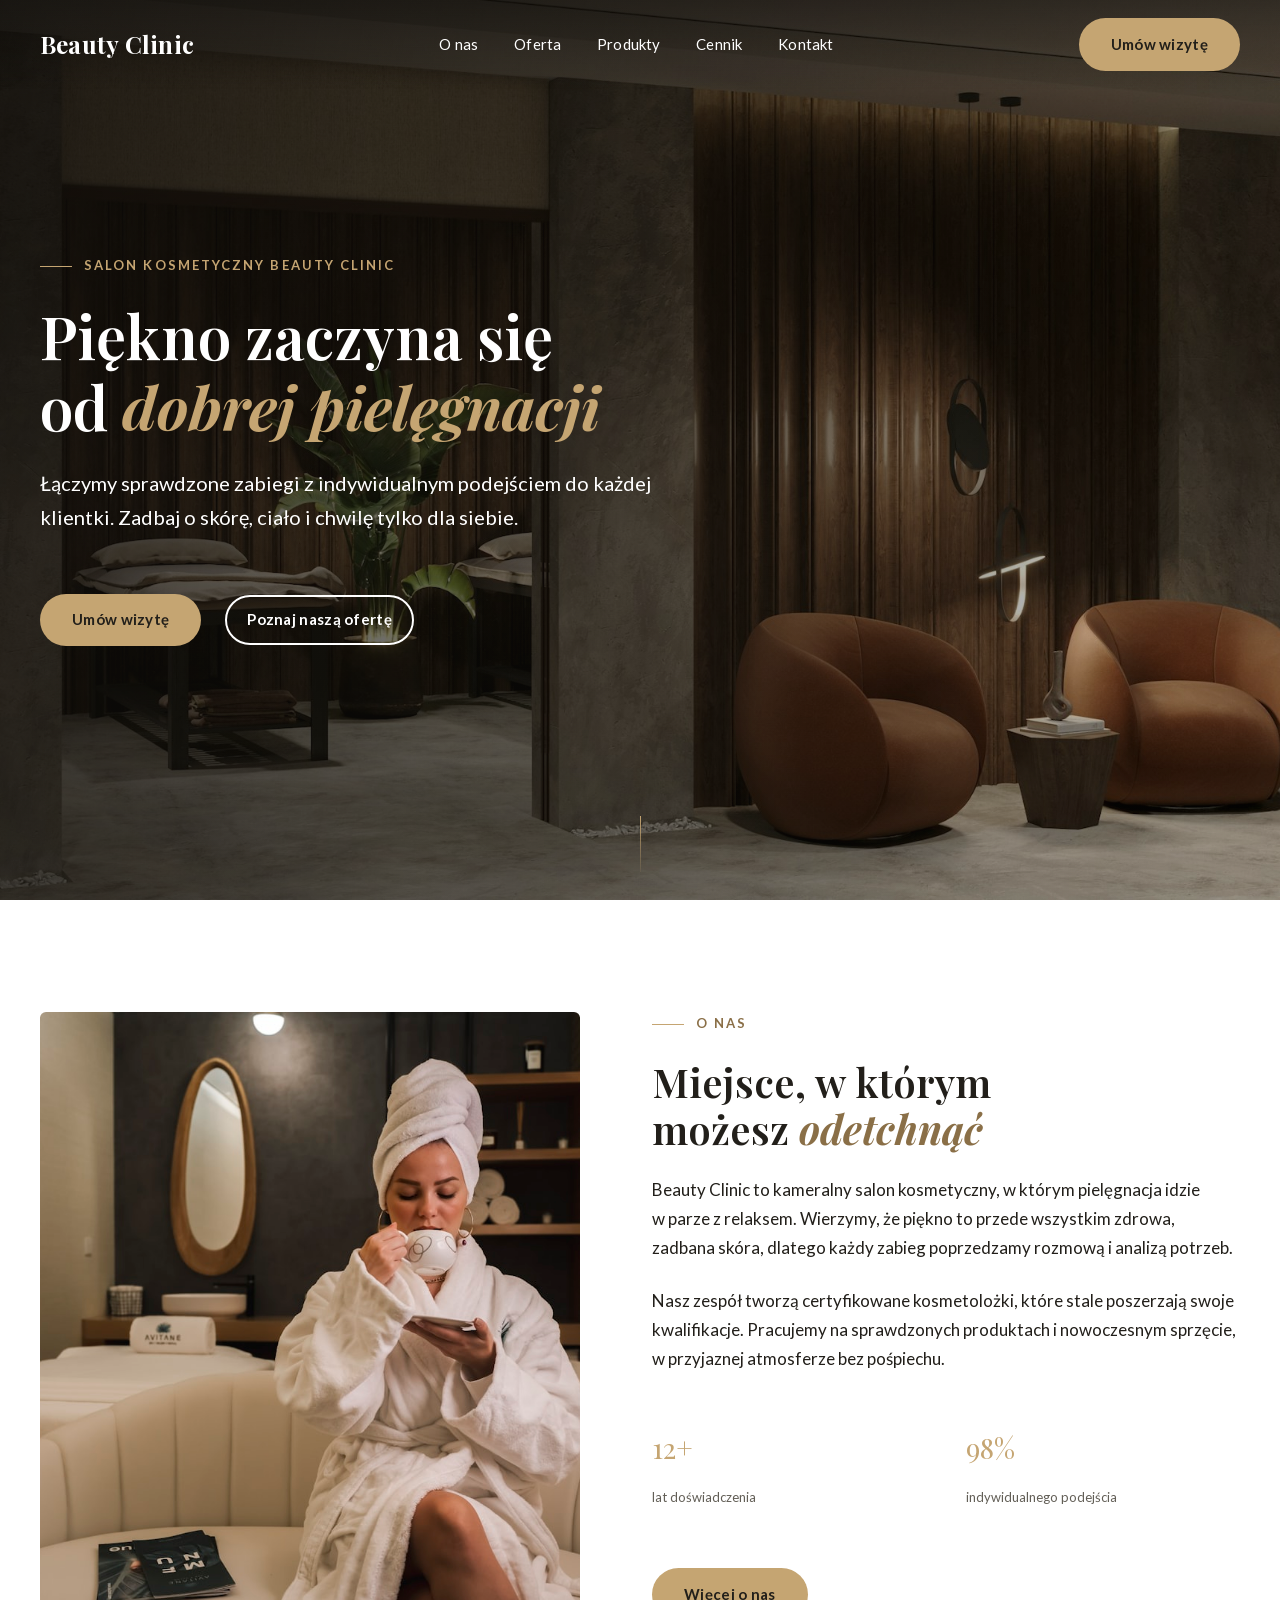
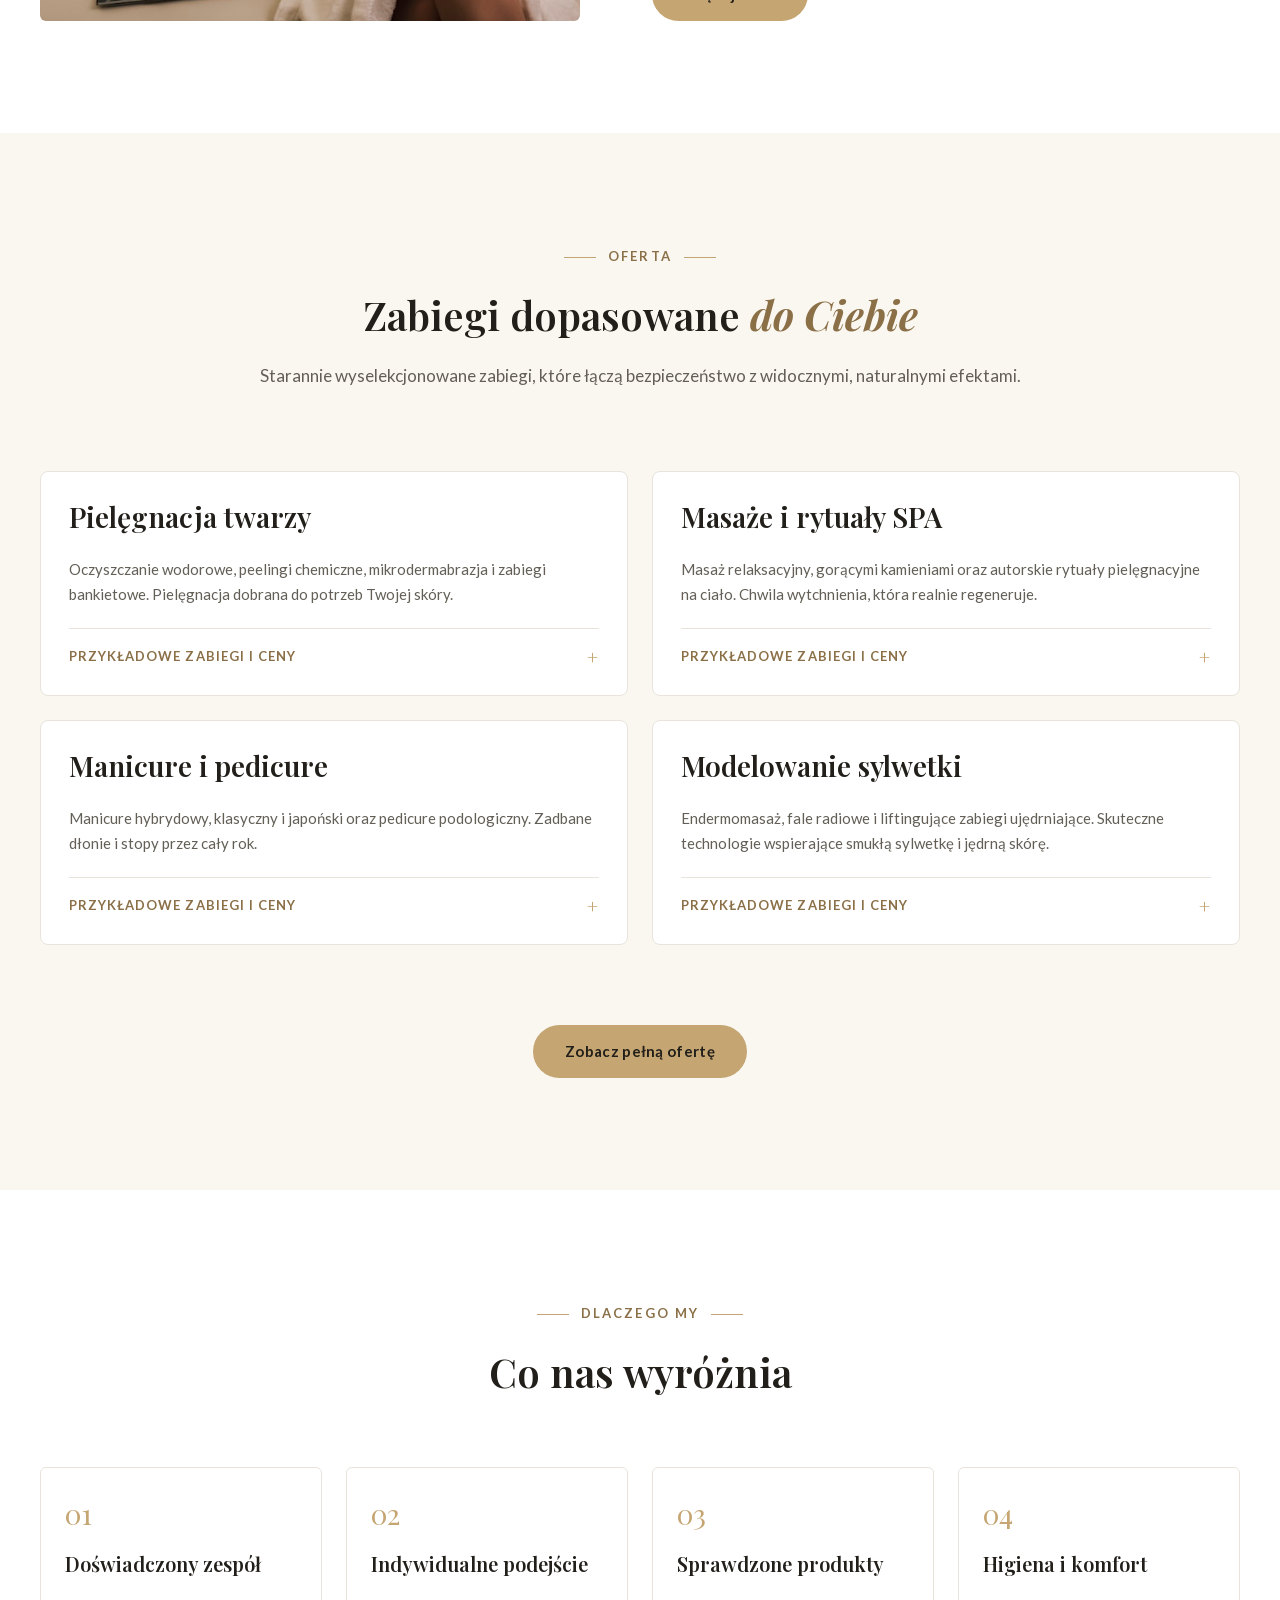
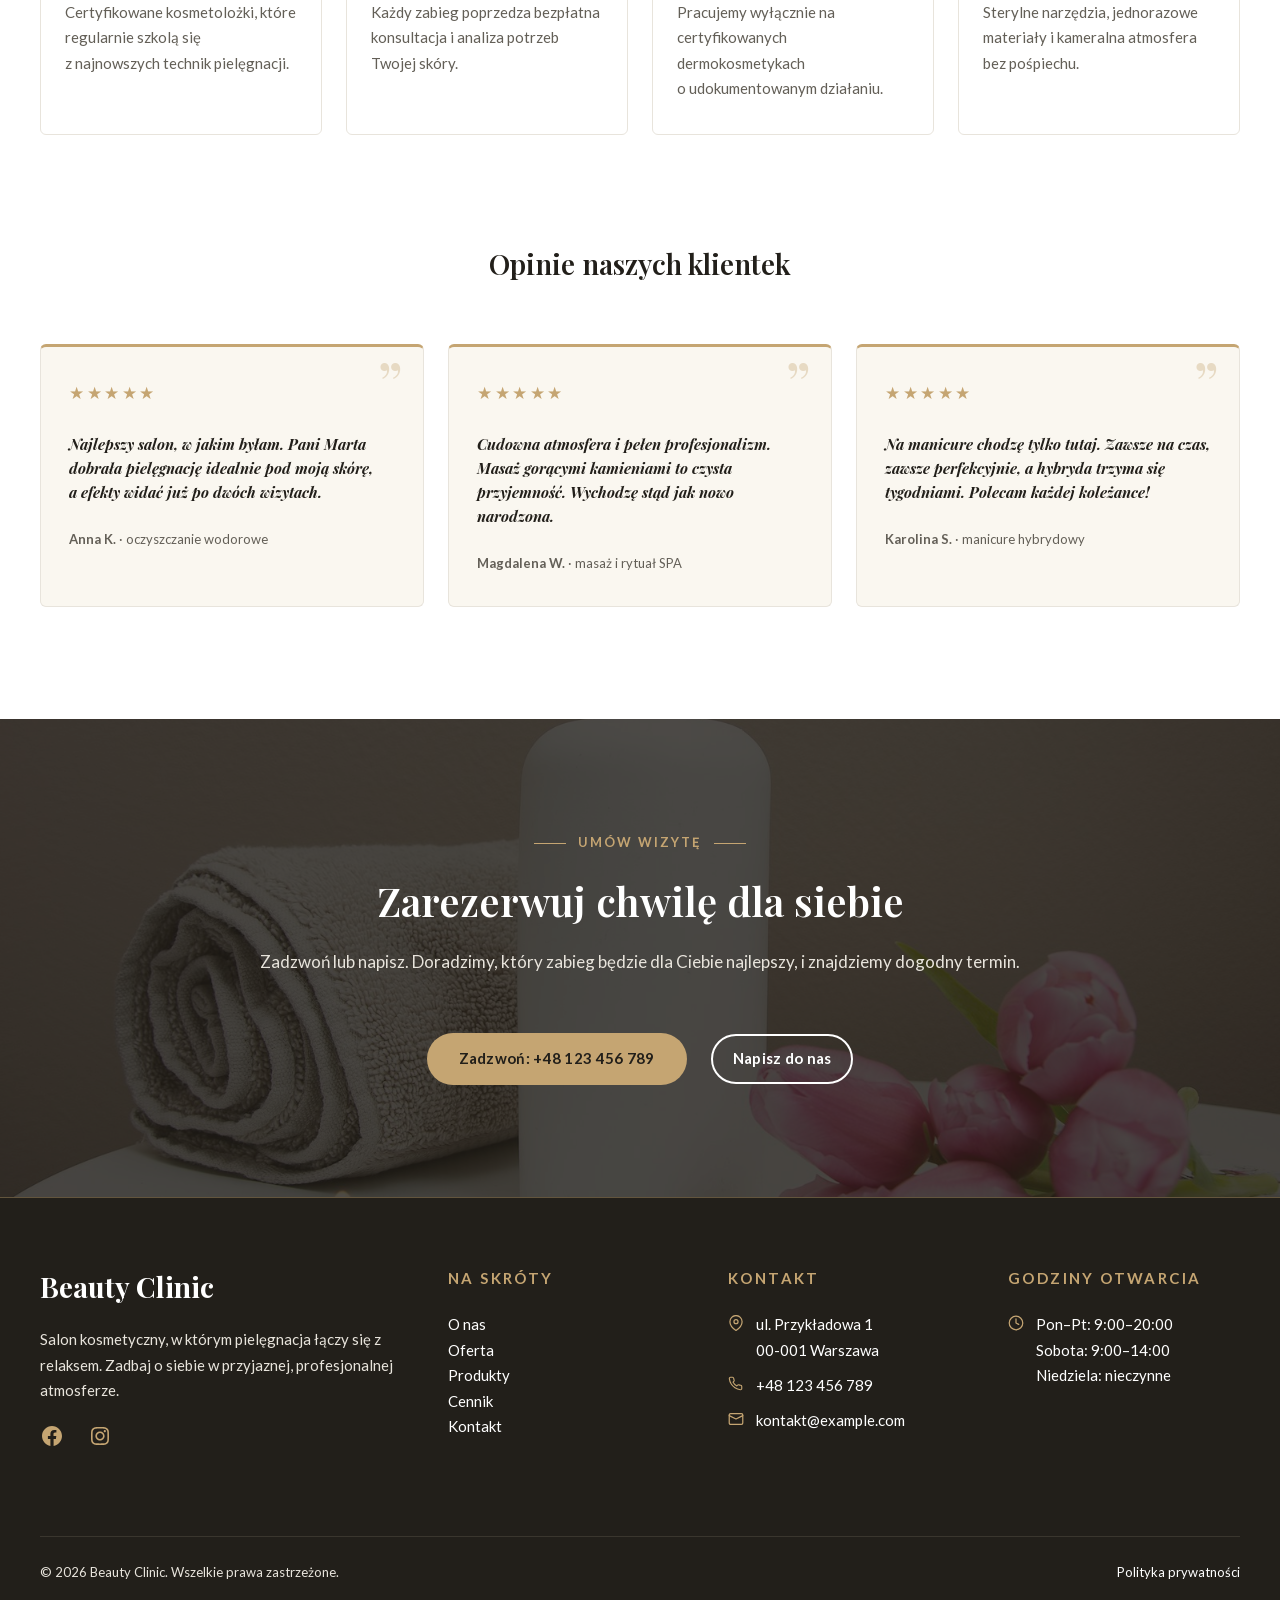
==== index.html @ f363b3ff "Statyczne demo Beauty Clinic (snapshot strony WordPress)" ====
<!DOCTYPE html>
<html lang="pl-PL">
<head>
	<meta charset="UTF-8" />
	<meta name="viewport" content="width=device-width, initial-scale=1" />
<meta name='robots' content='max-image-preview:large' />
<title>Beauty Clinic</title>
<link rel="alternate" type="application/rss+xml" title="Beauty Clinic &raquo; Kanał z wpisami" href="https://piorkowskikamil.github.io/beauty-clinic-demo/feed/" />
<link rel="alternate" type="application/rss+xml" title="Beauty Clinic &raquo; Kanał z komentarzami" href="https://piorkowskikamil.github.io/beauty-clinic-demo/comments/feed/" />
<link rel="alternate" title="oEmbed (JSON)" type="application/json+oembed" href="https://piorkowskikamil.github.io/beauty-clinic-demo/wp-json/oembed/1.0/embed?url=http%3A%2F%2Flocalhost%3A8090%2F" />
<link rel="alternate" title="oEmbed (XML)" type="text/xml+oembed" href="https://piorkowskikamil.github.io/beauty-clinic-demo/wp-json/oembed/1.0/embed?url=http%3A%2F%2Flocalhost%3A8090%2F&#038;format=xml" />
<style id="wp-img-auto-sizes-contain-inline-css">
img:is([sizes=auto i],[sizes^="auto," i]){contain-intrinsic-size:3000px 1500px}
/*# sourceURL=wp-img-auto-sizes-contain-inline-css */
</style>
<style id="wp-block-site-title-inline-css">
.wp-block-site-title{box-sizing:border-box}.wp-block-site-title :where(a){color:inherit;font-family:inherit;font-size:inherit;font-style:inherit;font-weight:inherit;letter-spacing:inherit;line-height:inherit;text-decoration:inherit}
/*# sourceURL=https://piorkowskikamil.github.io/beauty-clinic-demo/wp-includes/blocks/site-title/style.min.css */
</style>
<style id="wp-block-navigation-link-inline-css">
.wp-block-navigation .wp-block-navigation-item__label{overflow-wrap:break-word}.wp-block-navigation .wp-block-navigation-item__description{display:none}.link-ui-tools{outline:1px solid #f0f0f0;padding:8px}.link-ui-block-inserter{padding-top:8px}.link-ui-block-inserter__back{margin-left:8px;text-transform:uppercase}
/*# sourceURL=https://piorkowskikamil.github.io/beauty-clinic-demo/wp-includes/blocks/navigation-link/style.min.css */
</style>
<link rel='stylesheet' id='wp-block-navigation-css' href='wp-includes/blocks/navigation/style.min.css' media='all' />
<style id="wp-block-button-inline-css">
.wp-block-button__link{align-content:center;box-sizing:border-box;cursor:pointer;display:inline-block;height:100%;text-align:center;word-break:break-word}.wp-block-button__link.aligncenter{text-align:center}.wp-block-button__link.alignright{text-align:right}:where(.wp-block-button__link){border-radius:9999px;box-shadow:none;padding:calc(.667em + 2px) calc(1.333em + 2px);text-decoration:none}.wp-block-button[style*=text-decoration] .wp-block-button__link{text-decoration:inherit}.wp-block-buttons>.wp-block-button.has-custom-width{max-width:none}.wp-block-buttons>.wp-block-button.has-custom-width .wp-block-button__link{width:100%}.wp-block-buttons>.wp-block-button.has-custom-font-size .wp-block-button__link{font-size:inherit}.wp-block-buttons>.wp-block-button.wp-block-button__width-25{width:calc(25% - var(--wp--style--block-gap, .5em)*.75)}.wp-block-buttons>.wp-block-button.wp-block-button__width-50{width:calc(50% - var(--wp--style--block-gap, .5em)*.5)}.wp-block-buttons>.wp-block-button.wp-block-button__width-75{width:calc(75% - var(--wp--style--block-gap, .5em)*.25)}.wp-block-buttons>.wp-block-button.wp-block-button__width-100{flex-basis:100%;width:100%}.wp-block-buttons.is-vertical>.wp-block-button.wp-block-button__width-25{width:25%}.wp-block-buttons.is-vertical>.wp-block-button.wp-block-button__width-50{width:50%}.wp-block-buttons.is-vertical>.wp-block-button.wp-block-button__width-75{width:75%}.wp-block-button.is-style-squared,.wp-block-button__link.wp-block-button.is-style-squared{border-radius:0}.wp-block-button.no-border-radius,.wp-block-button__link.no-border-radius{border-radius:0!important}:root :where(.wp-block-button .wp-block-button__link.is-style-outline),:root :where(.wp-block-button.is-style-outline>.wp-block-button__link){border:2px solid;padding:.667em 1.333em}:root :where(.wp-block-button .wp-block-button__link.is-style-outline:not(.has-text-color)),:root :where(.wp-block-button.is-style-outline>.wp-block-button__link:not(.has-text-color)){color:currentColor}:root :where(.wp-block-button .wp-block-button__link.is-style-outline:not(.has-background)),:root :where(.wp-block-button.is-style-outline>.wp-block-button__link:not(.has-background)){background-color:initial;background-image:none}
/*# sourceURL=https://piorkowskikamil.github.io/beauty-clinic-demo/wp-includes/blocks/button/style.min.css */
</style>
<style id="wp-block-buttons-inline-css">
.wp-block-buttons{box-sizing:border-box}.wp-block-buttons.is-vertical{flex-direction:column}.wp-block-buttons.is-vertical>.wp-block-button:last-child{margin-bottom:0}.wp-block-buttons>.wp-block-button{display:inline-block;margin:0}.wp-block-buttons.is-content-justification-left{justify-content:flex-start}.wp-block-buttons.is-content-justification-left.is-vertical{align-items:flex-start}.wp-block-buttons.is-content-justification-center{justify-content:center}.wp-block-buttons.is-content-justification-center.is-vertical{align-items:center}.wp-block-buttons.is-content-justification-right{justify-content:flex-end}.wp-block-buttons.is-content-justification-right.is-vertical{align-items:flex-end}.wp-block-buttons.is-content-justification-space-between{justify-content:space-between}.wp-block-buttons.aligncenter{text-align:center}.wp-block-buttons:not(.is-content-justification-space-between,.is-content-justification-right,.is-content-justification-left,.is-content-justification-center) .wp-block-button.aligncenter{margin-left:auto;margin-right:auto;width:100%}.wp-block-buttons[style*=text-decoration] .wp-block-button,.wp-block-buttons[style*=text-decoration] .wp-block-button__link{text-decoration:inherit}.wp-block-buttons.has-custom-font-size .wp-block-button__link{font-size:inherit}.wp-block-buttons .wp-block-button__link{width:100%}.wp-block-button.aligncenter{text-align:center}
/*# sourceURL=https://piorkowskikamil.github.io/beauty-clinic-demo/wp-includes/blocks/buttons/style.min.css */
</style>
<style id="wp-block-group-inline-css">
.wp-block-group{box-sizing:border-box}:where(.wp-block-group.wp-block-group-is-layout-constrained){position:relative}
/*# sourceURL=https://piorkowskikamil.github.io/beauty-clinic-demo/wp-includes/blocks/group/style.min.css */
</style>
<style id="wp-block-paragraph-inline-css">
.is-small-text{font-size:.875em}.is-regular-text{font-size:1em}.is-large-text{font-size:2.25em}.is-larger-text{font-size:3em}.has-drop-cap:not(:focus):first-letter{float:left;font-size:8.4em;font-style:normal;font-weight:100;line-height:.68;margin:.05em .1em 0 0;text-transform:uppercase}body.rtl .has-drop-cap:not(:focus):first-letter{float:none;margin-left:.1em}p.has-drop-cap.has-background{overflow:hidden}:root :where(p.has-background){padding:1.25em 2.375em}:where(p.has-text-color:not(.has-link-color)) a{color:inherit}p.has-text-align-left[style*="writing-mode:vertical-lr"],p.has-text-align-right[style*="writing-mode:vertical-rl"]{rotate:180deg}
/*# sourceURL=https://piorkowskikamil.github.io/beauty-clinic-demo/wp-includes/blocks/paragraph/style.min.css */
</style>
<style id="wp-block-heading-inline-css">
h1:where(.wp-block-heading).has-background,h2:where(.wp-block-heading).has-background,h3:where(.wp-block-heading).has-background,h4:where(.wp-block-heading).has-background,h5:where(.wp-block-heading).has-background,h6:where(.wp-block-heading).has-background{padding:1.25em 2.375em}h1.has-text-align-left[style*=writing-mode]:where([style*=vertical-lr]),h1.has-text-align-right[style*=writing-mode]:where([style*=vertical-rl]),h2.has-text-align-left[style*=writing-mode]:where([style*=vertical-lr]),h2.has-text-align-right[style*=writing-mode]:where([style*=vertical-rl]),h3.has-text-align-left[style*=writing-mode]:where([style*=vertical-lr]),h3.has-text-align-right[style*=writing-mode]:where([style*=vertical-rl]),h4.has-text-align-left[style*=writing-mode]:where([style*=vertical-lr]),h4.has-text-align-right[style*=writing-mode]:where([style*=vertical-rl]),h5.has-text-align-left[style*=writing-mode]:where([style*=vertical-lr]),h5.has-text-align-right[style*=writing-mode]:where([style*=vertical-rl]),h6.has-text-align-left[style*=writing-mode]:where([style*=vertical-lr]),h6.has-text-align-right[style*=writing-mode]:where([style*=vertical-rl]){rotate:180deg}
/*# sourceURL=https://piorkowskikamil.github.io/beauty-clinic-demo/wp-includes/blocks/heading/style.min.css */
</style>
<style id="wp-block-spacer-inline-css">
.wp-block-spacer{clear:both}
/*# sourceURL=https://piorkowskikamil.github.io/beauty-clinic-demo/wp-includes/blocks/spacer/style.min.css */
</style>
<link rel='stylesheet' id='wp-block-cover-css' href='wp-includes/blocks/cover/style.min.css' media='all' />
<style id="wp-block-image-inline-css">
.wp-block-image>a,.wp-block-image>figure>a{display:inline-block}.wp-block-image img{box-sizing:border-box;height:auto;max-width:100%;vertical-align:bottom}@media not (prefers-reduced-motion){.wp-block-image img.hide{visibility:hidden}.wp-block-image img.show{animation:show-content-image .4s}}.wp-block-image[style*=border-radius] img,.wp-block-image[style*=border-radius]>a{border-radius:inherit}.wp-block-image.has-custom-border img{box-sizing:border-box}.wp-block-image.aligncenter{text-align:center}.wp-block-image.alignfull>a,.wp-block-image.alignwide>a{width:100%}.wp-block-image.alignfull img,.wp-block-image.alignwide img{height:auto;width:100%}.wp-block-image .aligncenter,.wp-block-image .alignleft,.wp-block-image .alignright,.wp-block-image.aligncenter,.wp-block-image.alignleft,.wp-block-image.alignright{display:table}.wp-block-image .aligncenter>figcaption,.wp-block-image .alignleft>figcaption,.wp-block-image .alignright>figcaption,.wp-block-image.aligncenter>figcaption,.wp-block-image.alignleft>figcaption,.wp-block-image.alignright>figcaption{caption-side:bottom;display:table-caption}.wp-block-image .alignleft{float:left;margin:.5em 1em .5em 0}.wp-block-image .alignright{float:right;margin:.5em 0 .5em 1em}.wp-block-image .aligncenter{margin-left:auto;margin-right:auto}.wp-block-image :where(figcaption){margin-bottom:1em;margin-top:.5em}.wp-block-image.is-style-circle-mask img{border-radius:9999px}@supports ((-webkit-mask-image:none) or (mask-image:none)) or (-webkit-mask-image:none){.wp-block-image.is-style-circle-mask img{border-radius:0;-webkit-mask-image:url('data:image/svg+xml;utf8,<svg viewBox="0 0 100 100" xmlns="http://www.w3.org/2000/svg"><circle cx="50" cy="50" r="50"/></svg>');mask-image:url('data:image/svg+xml;utf8,<svg viewBox="0 0 100 100" xmlns="http://www.w3.org/2000/svg"><circle cx="50" cy="50" r="50"/></svg>');mask-mode:alpha;-webkit-mask-position:center;mask-position:center;-webkit-mask-repeat:no-repeat;mask-repeat:no-repeat;-webkit-mask-size:contain;mask-size:contain}}:root :where(.wp-block-image.is-style-rounded img,.wp-block-image .is-style-rounded img){border-radius:9999px}.wp-block-image figure{margin:0}.wp-lightbox-container{display:flex;flex-direction:column;position:relative}.wp-lightbox-container img{cursor:zoom-in}.wp-lightbox-container img:hover+button{opacity:1}.wp-lightbox-container button{align-items:center;backdrop-filter:blur(16px) saturate(180%);background-color:#5a5a5a40;border:none;border-radius:4px;cursor:zoom-in;display:flex;height:20px;justify-content:center;opacity:0;padding:0;position:absolute;right:16px;text-align:center;top:16px;width:20px;z-index:100}@media not (prefers-reduced-motion){.wp-lightbox-container button{transition:opacity .2s ease}}.wp-lightbox-container button:focus-visible{outline:3px auto #5a5a5a40;outline:3px auto -webkit-focus-ring-color;outline-offset:3px}.wp-lightbox-container button:hover{cursor:pointer;opacity:1}.wp-lightbox-container button:focus{opacity:1}.wp-lightbox-container button:focus,.wp-lightbox-container button:hover,.wp-lightbox-container button:not(:hover):not(:active):not(.has-background){background-color:#5a5a5a40;border:none}.wp-lightbox-overlay{box-sizing:border-box;cursor:zoom-out;height:100vh;left:0;overflow:hidden;position:fixed;top:0;visibility:hidden;width:100%;z-index:100000}.wp-lightbox-overlay .wp-lightbox-close-button{align-items:center;cursor:pointer;display:flex;font-family:inherit;gap:8px;justify-content:center;line-height:1;min-height:40px;min-width:40px;padding:0 4px;position:absolute;right:calc(env(safe-area-inset-right) + 16px);top:calc(env(safe-area-inset-top) + 16px);z-index:5000000}.wp-lightbox-overlay .wp-lightbox-close-button:focus,.wp-lightbox-overlay .wp-lightbox-close-button:hover,.wp-lightbox-overlay .wp-lightbox-close-button:not(:hover):not(:active):not(.has-background){background:none;border:none}.wp-lightbox-overlay .wp-lightbox-close-button:has(.wp-lightbox-close-text:not([hidden])) .wp-lightbox-close-icon svg{height:1em;width:1em}.wp-lightbox-overlay .wp-lightbox-close-icon svg{display:block}.wp-lightbox-overlay .wp-lightbox-navigation-button-next,.wp-lightbox-overlay .wp-lightbox-navigation-button-prev{align-items:center;bottom:16px;cursor:pointer;display:flex;font-family:inherit;gap:4px;justify-content:center;line-height:1;min-height:40px;min-width:40px;padding:0 8px;position:absolute;z-index:2000002}.wp-lightbox-overlay .wp-lightbox-navigation-button-next[hidden],.wp-lightbox-overlay .wp-lightbox-navigation-button-prev[hidden]{display:none}@media (min-width:960px){.wp-lightbox-overlay .wp-lightbox-navigation-button-next,.wp-lightbox-overlay .wp-lightbox-navigation-button-prev{bottom:50%;transform:translateY(-50%)}}.wp-lightbox-overlay .wp-lightbox-navigation-button-next:focus,.wp-lightbox-overlay .wp-lightbox-navigation-button-next:hover,.wp-lightbox-overlay .wp-lightbox-navigation-button-next:not(:hover):not(:active):not(.has-background),.wp-lightbox-overlay .wp-lightbox-navigation-button-prev:focus,.wp-lightbox-overlay .wp-lightbox-navigation-button-prev:hover,.wp-lightbox-overlay .wp-lightbox-navigation-button-prev:not(:hover):not(:active):not(.has-background){background:none;border:none;padding:0 8px}.wp-lightbox-overlay .wp-lightbox-navigation-button-next:has(.wp-lightbox-navigation-text:not([hidden])) .wp-lightbox-navigation-icon svg,.wp-lightbox-overlay .wp-lightbox-navigation-button-prev:has(.wp-lightbox-navigation-text:not([hidden])) .wp-lightbox-navigation-icon svg{display:block;height:1.5em;width:1.5em}.wp-lightbox-overlay .wp-lightbox-navigation-button-prev{left:calc(env(safe-area-inset-left) + 16px)}.wp-lightbox-overlay .wp-lightbox-navigation-button-next{right:calc(env(safe-area-inset-right) + 16px)}.wp-lightbox-overlay .wp-lightbox-navigation-icon svg{vertical-align:middle}.wp-lightbox-overlay .lightbox-image-container{height:var(--wp--lightbox-container-height);left:50%;overflow:hidden;position:absolute;top:50%;transform:translate(-50%,-50%);transform-origin:top left;width:var(--wp--lightbox-container-width);z-index:2000001}.wp-lightbox-overlay .wp-block-image{align-items:center;box-sizing:border-box;display:flex;height:100%;justify-content:center;margin:0;position:relative;transform-origin:0 0;width:100%;z-index:3000000}.wp-lightbox-overlay .wp-block-image img{height:var(--wp--lightbox-image-height);min-height:var(--wp--lightbox-image-height);min-width:var(--wp--lightbox-image-width);width:var(--wp--lightbox-image-width)}.wp-lightbox-overlay .wp-block-image figcaption{display:none}.wp-lightbox-overlay button{background:none;border:none}.wp-lightbox-overlay .scrim{background-color:#fff;height:100%;opacity:.9;position:absolute;width:100%;z-index:2000000}.wp-lightbox-overlay.active{visibility:visible}@media not (prefers-reduced-motion){.wp-lightbox-overlay.active{animation:turn-on-visibility .25s both}.wp-lightbox-overlay.active img{animation:turn-on-visibility .35s both}.wp-lightbox-overlay.show-closing-animation:not(.active){animation:turn-off-visibility .35s both}.wp-lightbox-overlay.show-closing-animation:not(.active) img{animation:turn-off-visibility .25s both}.wp-lightbox-overlay.zoom.active{animation:none;opacity:1;visibility:visible}.wp-lightbox-overlay.zoom.active .lightbox-image-container{animation:lightbox-zoom-in .4s}.wp-lightbox-overlay.zoom.active .lightbox-image-container img{animation:none}.wp-lightbox-overlay.zoom.active .scrim{animation:turn-on-visibility .4s forwards}.wp-lightbox-overlay.zoom.show-closing-animation:not(.active){animation:none}.wp-lightbox-overlay.zoom.show-closing-animation:not(.active) .lightbox-image-container{animation:lightbox-zoom-out .4s}.wp-lightbox-overlay.zoom.show-closing-animation:not(.active) .lightbox-image-container img{animation:none}.wp-lightbox-overlay.zoom.show-closing-animation:not(.active) .scrim{animation:turn-off-visibility .4s forwards}}@keyframes show-content-image{0%{visibility:hidden}99%{visibility:hidden}to{visibility:visible}}@keyframes turn-on-visibility{0%{opacity:0}to{opacity:1}}@keyframes turn-off-visibility{0%{opacity:1;visibility:visible}99%{opacity:0;visibility:visible}to{opacity:0;visibility:hidden}}@keyframes lightbox-zoom-in{0%{transform:translate(calc((-100vw + var(--wp--lightbox-scrollbar-width))/2 + var(--wp--lightbox-initial-left-position)),calc(-50vh + var(--wp--lightbox-initial-top-position))) scale(var(--wp--lightbox-scale))}to{transform:translate(-50%,-50%) scale(1)}}@keyframes lightbox-zoom-out{0%{transform:translate(-50%,-50%) scale(1);visibility:visible}99%{visibility:visible}to{transform:translate(calc((-100vw + var(--wp--lightbox-scrollbar-width))/2 + var(--wp--lightbox-initial-left-position)),calc(-50vh + var(--wp--lightbox-initial-top-position))) scale(var(--wp--lightbox-scale));visibility:hidden}}
/*# sourceURL=https://piorkowskikamil.github.io/beauty-clinic-demo/wp-includes/blocks/image/style.min.css */
</style>
<style id="wp-block-columns-inline-css">
.wp-block-columns{box-sizing:border-box;display:flex;flex-wrap:wrap!important}@media (min-width:782px){.wp-block-columns{flex-wrap:nowrap!important}}.wp-block-columns{align-items:normal!important}.wp-block-columns.are-vertically-aligned-top{align-items:flex-start}.wp-block-columns.are-vertically-aligned-center{align-items:center}.wp-block-columns.are-vertically-aligned-bottom{align-items:flex-end}@media (max-width:781px){.wp-block-columns:not(.is-not-stacked-on-mobile)>.wp-block-column{flex-basis:100%!important}}@media (min-width:782px){.wp-block-columns:not(.is-not-stacked-on-mobile)>.wp-block-column{flex-basis:0;flex-grow:1}.wp-block-columns:not(.is-not-stacked-on-mobile)>.wp-block-column[style*=flex-basis]{flex-grow:0}}.wp-block-columns.is-not-stacked-on-mobile{flex-wrap:nowrap!important}.wp-block-columns.is-not-stacked-on-mobile>.wp-block-column{flex-basis:0;flex-grow:1}.wp-block-columns.is-not-stacked-on-mobile>.wp-block-column[style*=flex-basis]{flex-grow:0}:where(.wp-block-columns){margin-bottom:1.75em}:where(.wp-block-columns.has-background){padding:1.25em 2.375em}.wp-block-column{flex-grow:1;min-width:0;overflow-wrap:break-word;word-break:break-word}.wp-block-column.is-vertically-aligned-top{align-self:flex-start}.wp-block-column.is-vertically-aligned-center{align-self:center}.wp-block-column.is-vertically-aligned-bottom{align-self:flex-end}.wp-block-column.is-vertically-aligned-stretch{align-self:stretch}.wp-block-column.is-vertically-aligned-bottom,.wp-block-column.is-vertically-aligned-center,.wp-block-column.is-vertically-aligned-top{width:100%}
/*# sourceURL=https://piorkowskikamil.github.io/beauty-clinic-demo/wp-includes/blocks/columns/style.min.css */
</style>
<style id="wp-block-details-inline-css">
.wp-block-details{box-sizing:border-box}.wp-block-details summary{cursor:pointer}
/*# sourceURL=https://piorkowskikamil.github.io/beauty-clinic-demo/wp-includes/blocks/details/style.min.css */
</style>
<style id="wp-block-post-content-inline-css">
.wp-block-post-content{display:flow-root}
/*# sourceURL=https://piorkowskikamil.github.io/beauty-clinic-demo/wp-includes/blocks/post-content/style.min.css */
</style>
<style id="wp-block-social-links-inline-css">
.wp-block-social-links{background:none;box-sizing:border-box;margin-left:0;padding-left:0;padding-right:0;text-indent:0}.wp-block-social-links .wp-social-link a,.wp-block-social-links .wp-social-link a:hover{border-bottom:0;box-shadow:none;text-decoration:none}.wp-block-social-links .wp-social-link svg{height:1em;width:1em}.wp-block-social-links .wp-social-link span:not(.screen-reader-text){font-size:.65em;margin-left:.5em;margin-right:.5em}.wp-block-social-links.has-small-icon-size{font-size:16px}.wp-block-social-links,.wp-block-social-links.has-normal-icon-size{font-size:24px}.wp-block-social-links.has-large-icon-size{font-size:36px}.wp-block-social-links.has-huge-icon-size{font-size:48px}.wp-block-social-links.aligncenter{display:flex;justify-content:center}.wp-block-social-links.alignright{justify-content:flex-end}.wp-block-social-link{border-radius:9999px;display:block}@media not (prefers-reduced-motion){.wp-block-social-link{transition:transform .1s ease}}.wp-block-social-link{height:auto}.wp-block-social-link a{align-items:center;display:flex;line-height:0}.wp-block-social-link:hover{transform:scale(1.1)}.wp-block-social-links .wp-block-social-link.wp-social-link{display:inline-block;margin:0;padding:0}.wp-block-social-links .wp-block-social-link.wp-social-link .wp-block-social-link-anchor,.wp-block-social-links .wp-block-social-link.wp-social-link .wp-block-social-link-anchor svg,.wp-block-social-links .wp-block-social-link.wp-social-link .wp-block-social-link-anchor:active,.wp-block-social-links .wp-block-social-link.wp-social-link .wp-block-social-link-anchor:hover,.wp-block-social-links .wp-block-social-link.wp-social-link .wp-block-social-link-anchor:visited{fill:currentColor;color:currentColor}:where(.wp-block-social-links:not(.is-style-logos-only)) .wp-social-link{background-color:#f0f0f0;color:#444}:where(.wp-block-social-links:not(.is-style-logos-only)) .wp-social-link-amazon{background-color:#f90;color:#fff}:where(.wp-block-social-links:not(.is-style-logos-only)) .wp-social-link-bandcamp{background-color:#1ea0c3;color:#fff}:where(.wp-block-social-links:not(.is-style-logos-only)) .wp-social-link-behance{background-color:#0757fe;color:#fff}:where(.wp-block-social-links:not(.is-style-logos-only)) .wp-social-link-bluesky{background-color:#0a7aff;color:#fff}:where(.wp-block-social-links:not(.is-style-logos-only)) .wp-social-link-codepen{background-color:#1e1f26;color:#fff}:where(.wp-block-social-links:not(.is-style-logos-only)) .wp-social-link-deviantart{background-color:#02e49b;color:#fff}:where(.wp-block-social-links:not(.is-style-logos-only)) .wp-social-link-discord{background-color:#5865f2;color:#fff}:where(.wp-block-social-links:not(.is-style-logos-only)) .wp-social-link-dribbble{background-color:#e94c89;color:#fff}:where(.wp-block-social-links:not(.is-style-logos-only)) .wp-social-link-dropbox{background-color:#4280ff;color:#fff}:where(.wp-block-social-links:not(.is-style-logos-only)) .wp-social-link-etsy{background-color:#f45800;color:#fff}:where(.wp-block-social-links:not(.is-style-logos-only)) .wp-social-link-facebook{background-color:#0866ff;color:#fff}:where(.wp-block-social-links:not(.is-style-logos-only)) .wp-social-link-fivehundredpx{background-color:#000;color:#fff}:where(.wp-block-social-links:not(.is-style-logos-only)) .wp-social-link-flickr{background-color:#0461dd;color:#fff}:where(.wp-block-social-links:not(.is-style-logos-only)) .wp-social-link-foursquare{background-color:#e65678;color:#fff}:where(.wp-block-social-links:not(.is-style-logos-only)) .wp-social-link-github{background-color:#24292d;color:#fff}:where(.wp-block-social-links:not(.is-style-logos-only)) .wp-social-link-goodreads{background-color:#eceadd;color:#382110}:where(.wp-block-social-links:not(.is-style-logos-only)) .wp-social-link-google{background-color:#ea4434;color:#fff}:where(.wp-block-social-links:not(.is-style-logos-only)) .wp-social-link-gravatar{background-color:#1d4fc4;color:#fff}:where(.wp-block-social-links:not(.is-style-logos-only)) .wp-social-link-instagram{background-color:#f00075;color:#fff}:where(.wp-block-social-links:not(.is-style-logos-only)) .wp-social-link-lastfm{background-color:#e21b24;color:#fff}:where(.wp-block-social-links:not(.is-style-logos-only)) .wp-social-link-linkedin{background-color:#0d66c2;color:#fff}:where(.wp-block-social-links:not(.is-style-logos-only)) .wp-social-link-mastodon{background-color:#3288d4;color:#fff}:where(.wp-block-social-links:not(.is-style-logos-only)) .wp-social-link-medium{background-color:#000;color:#fff}:where(.wp-block-social-links:not(.is-style-logos-only)) .wp-social-link-meetup{background-color:#f6405f;color:#fff}:where(.wp-block-social-links:not(.is-style-logos-only)) .wp-social-link-patreon{background-color:#000;color:#fff}:where(.wp-block-social-links:not(.is-style-logos-only)) .wp-social-link-pinterest{background-color:#e60122;color:#fff}:where(.wp-block-social-links:not(.is-style-logos-only)) .wp-social-link-pocket{background-color:#ef4155;color:#fff}:where(.wp-block-social-links:not(.is-style-logos-only)) .wp-social-link-reddit{background-color:#ff4500;color:#fff}:where(.wp-block-social-links:not(.is-style-logos-only)) .wp-social-link-skype{background-color:#0478d7;color:#fff}:where(.wp-block-social-links:not(.is-style-logos-only)) .wp-social-link-snapchat{stroke:#000;background-color:#fefc00;color:#fff}:where(.wp-block-social-links:not(.is-style-logos-only)) .wp-social-link-soundcloud{background-color:#ff5600;color:#fff}:where(.wp-block-social-links:not(.is-style-logos-only)) .wp-social-link-spotify{background-color:#1bd760;color:#fff}:where(.wp-block-social-links:not(.is-style-logos-only)) .wp-social-link-telegram{background-color:#2aabee;color:#fff}:where(.wp-block-social-links:not(.is-style-logos-only)) .wp-social-link-threads{background-color:#000;color:#fff}:where(.wp-block-social-links:not(.is-style-logos-only)) .wp-social-link-tiktok{background-color:#000;color:#fff}:where(.wp-block-social-links:not(.is-style-logos-only)) .wp-social-link-tumblr{background-color:#011835;color:#fff}:where(.wp-block-social-links:not(.is-style-logos-only)) .wp-social-link-twitch{background-color:#6440a4;color:#fff}:where(.wp-block-social-links:not(.is-style-logos-only)) .wp-social-link-twitter{background-color:#1da1f2;color:#fff}:where(.wp-block-social-links:not(.is-style-logos-only)) .wp-social-link-vimeo{background-color:#1eb7ea;color:#fff}:where(.wp-block-social-links:not(.is-style-logos-only)) .wp-social-link-vk{background-color:#4680c2;color:#fff}:where(.wp-block-social-links:not(.is-style-logos-only)) .wp-social-link-wordpress{background-color:#3499cd;color:#fff}:where(.wp-block-social-links:not(.is-style-logos-only)) .wp-social-link-whatsapp{background-color:#25d366;color:#fff}:where(.wp-block-social-links:not(.is-style-logos-only)) .wp-social-link-x{background-color:#000;color:#fff}:where(.wp-block-social-links:not(.is-style-logos-only)) .wp-social-link-yelp{background-color:#d32422;color:#fff}:where(.wp-block-social-links:not(.is-style-logos-only)) .wp-social-link-youtube{background-color:red;color:#fff}:where(.wp-block-social-links.is-style-logos-only) .wp-social-link{background:none}:where(.wp-block-social-links.is-style-logos-only) .wp-social-link svg{height:1.25em;width:1.25em}:where(.wp-block-social-links.is-style-logos-only) .wp-social-link-amazon{color:#f90}:where(.wp-block-social-links.is-style-logos-only) .wp-social-link-bandcamp{color:#1ea0c3}:where(.wp-block-social-links.is-style-logos-only) .wp-social-link-behance{color:#0757fe}:where(.wp-block-social-links.is-style-logos-only) .wp-social-link-bluesky{color:#0a7aff}:where(.wp-block-social-links.is-style-logos-only) .wp-social-link-codepen{color:#1e1f26}:where(.wp-block-social-links.is-style-logos-only) .wp-social-link-deviantart{color:#02e49b}:where(.wp-block-social-links.is-style-logos-only) .wp-social-link-discord{color:#5865f2}:where(.wp-block-social-links.is-style-logos-only) .wp-social-link-dribbble{color:#e94c89}:where(.wp-block-social-links.is-style-logos-only) .wp-social-link-dropbox{color:#4280ff}:where(.wp-block-social-links.is-style-logos-only) .wp-social-link-etsy{color:#f45800}:where(.wp-block-social-links.is-style-logos-only) .wp-social-link-facebook{color:#0866ff}:where(.wp-block-social-links.is-style-logos-only) .wp-social-link-fivehundredpx{color:#000}:where(.wp-block-social-links.is-style-logos-only) .wp-social-link-flickr{color:#0461dd}:where(.wp-block-social-links.is-style-logos-only) .wp-social-link-foursquare{color:#e65678}:where(.wp-block-social-links.is-style-logos-only) .wp-social-link-github{color:#24292d}:where(.wp-block-social-links.is-style-logos-only) .wp-social-link-goodreads{color:#382110}:where(.wp-block-social-links.is-style-logos-only) .wp-social-link-google{color:#ea4434}:where(.wp-block-social-links.is-style-logos-only) .wp-social-link-gravatar{color:#1d4fc4}:where(.wp-block-social-links.is-style-logos-only) .wp-social-link-instagram{color:#f00075}:where(.wp-block-social-links.is-style-logos-only) .wp-social-link-lastfm{color:#e21b24}:where(.wp-block-social-links.is-style-logos-only) .wp-social-link-linkedin{color:#0d66c2}:where(.wp-block-social-links.is-style-logos-only) .wp-social-link-mastodon{color:#3288d4}:where(.wp-block-social-links.is-style-logos-only) .wp-social-link-medium{color:#000}:where(.wp-block-social-links.is-style-logos-only) .wp-social-link-meetup{color:#f6405f}:where(.wp-block-social-links.is-style-logos-only) .wp-social-link-patreon{color:#000}:where(.wp-block-social-links.is-style-logos-only) .wp-social-link-pinterest{color:#e60122}:where(.wp-block-social-links.is-style-logos-only) .wp-social-link-pocket{color:#ef4155}:where(.wp-block-social-links.is-style-logos-only) .wp-social-link-reddit{color:#ff4500}:where(.wp-block-social-links.is-style-logos-only) .wp-social-link-skype{color:#0478d7}:where(.wp-block-social-links.is-style-logos-only) .wp-social-link-snapchat{stroke:#000;color:#fff}:where(.wp-block-social-links.is-style-logos-only) .wp-social-link-soundcloud{color:#ff5600}:where(.wp-block-social-links.is-style-logos-only) .wp-social-link-spotify{color:#1bd760}:where(.wp-block-social-links.is-style-logos-only) .wp-social-link-telegram{color:#2aabee}:where(.wp-block-social-links.is-style-logos-only) .wp-social-link-threads{color:#000}:where(.wp-block-social-links.is-style-logos-only) .wp-social-link-tiktok{color:#000}:where(.wp-block-social-links.is-style-logos-only) .wp-social-link-tumblr{color:#011835}:where(.wp-block-social-links.is-style-logos-only) .wp-social-link-twitch{color:#6440a4}:where(.wp-block-social-links.is-style-logos-only) .wp-social-link-twitter{color:#1da1f2}:where(.wp-block-social-links.is-style-logos-only) .wp-social-link-vimeo{color:#1eb7ea}:where(.wp-block-social-links.is-style-logos-only) .wp-social-link-vk{color:#4680c2}:where(.wp-block-social-links.is-style-logos-only) .wp-social-link-whatsapp{color:#25d366}:where(.wp-block-social-links.is-style-logos-only) .wp-social-link-wordpress{color:#3499cd}:where(.wp-block-social-links.is-style-logos-only) .wp-social-link-x{color:#000}:where(.wp-block-social-links.is-style-logos-only) .wp-social-link-yelp{color:#d32422}:where(.wp-block-social-links.is-style-logos-only) .wp-social-link-youtube{color:red}.wp-block-social-links.is-style-pill-shape .wp-social-link{width:auto}:root :where(.wp-block-social-links .wp-social-link a){padding:.25em}:root :where(.wp-block-social-links.is-style-logos-only .wp-social-link a){padding:0}:root :where(.wp-block-social-links.is-style-pill-shape .wp-social-link a){padding-left:.6666666667em;padding-right:.6666666667em}.wp-block-social-links:not(.has-icon-color):not(.has-icon-background-color) .wp-social-link-snapchat .wp-block-social-link-label{color:#000}
/*# sourceURL=https://piorkowskikamil.github.io/beauty-clinic-demo/wp-includes/blocks/social-links/style.min.css */
</style>
<style id="wp-block-list-inline-css">
ol,ul{box-sizing:border-box}:root :where(.wp-block-list.has-background){padding:1.25em 2.375em}
/*# sourceURL=https://piorkowskikamil.github.io/beauty-clinic-demo/wp-includes/blocks/list/style.min.css */
</style>
<style id="wp-block-library-inline-css">
:root{--wp-block-synced-color:#7a00df;--wp-block-synced-color--rgb:122,0,223;--wp-bound-block-color:var(--wp-block-synced-color);--wp-editor-canvas-background:#ddd;--wp-admin-theme-color:#007cba;--wp-admin-theme-color--rgb:0,124,186;--wp-admin-theme-color-darker-10:#006ba1;--wp-admin-theme-color-darker-10--rgb:0,107,160.5;--wp-admin-theme-color-darker-20:#005a87;--wp-admin-theme-color-darker-20--rgb:0,90,135;--wp-admin-border-width-focus:2px}@media (min-resolution:192dpi){:root{--wp-admin-border-width-focus:1.5px}}.wp-element-button{cursor:pointer}:root .has-very-light-gray-background-color{background-color:#eee}:root .has-very-dark-gray-background-color{background-color:#313131}:root .has-very-light-gray-color{color:#eee}:root .has-very-dark-gray-color{color:#313131}:root .has-vivid-green-cyan-to-vivid-cyan-blue-gradient-background{background:linear-gradient(135deg,#00d084,#0693e3)}:root .has-purple-crush-gradient-background{background:linear-gradient(135deg,#34e2e4,#4721fb 50%,#ab1dfe)}:root .has-hazy-dawn-gradient-background{background:linear-gradient(135deg,#faaca8,#dad0ec)}:root .has-subdued-olive-gradient-background{background:linear-gradient(135deg,#fafae1,#67a671)}:root .has-atomic-cream-gradient-background{background:linear-gradient(135deg,#fdd79a,#004a59)}:root .has-nightshade-gradient-background{background:linear-gradient(135deg,#330968,#31cdcf)}:root .has-midnight-gradient-background{background:linear-gradient(135deg,#020381,#2874fc)}:root{--wp--preset--font-size--normal:16px;--wp--preset--font-size--huge:42px}.has-regular-font-size{font-size:1em}.has-larger-font-size{font-size:2.625em}.has-normal-font-size{font-size:var(--wp--preset--font-size--normal)}.has-huge-font-size{font-size:var(--wp--preset--font-size--huge)}:root .has-text-align-center{text-align:center}:root .has-text-align-left{text-align:left}:root .has-text-align-right{text-align:right}.has-fit-text{white-space:nowrap!important}#end-resizable-editor-section{display:none}.aligncenter{clear:both}.items-justified-left{justify-content:flex-start}.items-justified-center{justify-content:center}.items-justified-right{justify-content:flex-end}.items-justified-space-between{justify-content:space-between}.screen-reader-text{word-wrap:normal!important;border:0;clip-path:inset(50%);height:1px;margin:-1px;overflow:hidden;padding:0;position:absolute;width:1px}.screen-reader-text:focus{background-color:#ddd;clip-path:none;color:#444;display:block;font-size:1em;height:auto;left:5px;line-height:normal;padding:15px 23px 14px;text-decoration:none;top:5px;width:auto;z-index:100000}html :where(.has-border-color){border-style:solid}html :where([style*=border-color]){border-style:solid}html :where([style*=border-top-color]){border-top-style:solid}html :where([style*=border-right-color]){border-right-style:solid}html :where([style*=border-bottom-color]){border-bottom-style:solid}html :where([style*=border-left-color]){border-left-style:solid}html :where([style*=border-width]){border-style:solid}html :where([style*=border-top-width]){border-top-style:solid}html :where([style*=border-right-width]){border-right-style:solid}html :where([style*=border-bottom-width]){border-bottom-style:solid}html :where([style*=border-left-width]){border-left-style:solid}html :where(img[class*=wp-image-]){height:auto;max-width:100%}:where(figure){margin:0 0 1em}html :where(.is-position-sticky){--wp-admin--admin-bar--position-offset:var(--wp-admin--admin-bar--height,0px)}@media screen and (max-width:600px){html :where(.is-position-sticky){--wp-admin--admin-bar--position-offset:0px}}
/*# sourceURL=/wp-includes/css/dist/block-library/common.min.css */
</style>
<style id="global-styles-inline-css">
:root{--wp--preset--aspect-ratio--square: 1;--wp--preset--aspect-ratio--4-3: 4/3;--wp--preset--aspect-ratio--3-4: 3/4;--wp--preset--aspect-ratio--3-2: 3/2;--wp--preset--aspect-ratio--2-3: 2/3;--wp--preset--aspect-ratio--16-9: 16/9;--wp--preset--aspect-ratio--9-16: 9/16;--wp--preset--color--black: #000000;--wp--preset--color--cyan-bluish-gray: #abb8c3;--wp--preset--color--white: #ffffff;--wp--preset--color--pale-pink: #f78da7;--wp--preset--color--vivid-red: #cf2e2e;--wp--preset--color--luminous-vivid-orange: #ff6900;--wp--preset--color--luminous-vivid-amber: #fcb900;--wp--preset--color--light-green-cyan: #7bdcb5;--wp--preset--color--vivid-green-cyan: #00d084;--wp--preset--color--pale-cyan-blue: #8ed1fc;--wp--preset--color--vivid-cyan-blue: #0693e3;--wp--preset--color--vivid-purple: #9b51e0;--wp--preset--color--base: #ffffff;--wp--preset--color--contrast: #221f1a;--wp--preset--color--primary: #c5a572;--wp--preset--color--primary-dark: #8a6f47;--wp--preset--color--secondary: #80e4c8;--wp--preset--color--secondary-soft: #eafaf5;--wp--preset--color--cream: #faf7f0;--wp--preset--color--muted: #635f57;--wp--preset--color--sand: #e8e4dc;--wp--preset--gradient--vivid-cyan-blue-to-vivid-purple: linear-gradient(135deg,rgb(6,147,227) 0%,rgb(155,81,224) 100%);--wp--preset--gradient--light-green-cyan-to-vivid-green-cyan: linear-gradient(135deg,rgb(122,220,180) 0%,rgb(0,208,130) 100%);--wp--preset--gradient--luminous-vivid-amber-to-luminous-vivid-orange: linear-gradient(135deg,rgb(252,185,0) 0%,rgb(255,105,0) 100%);--wp--preset--gradient--luminous-vivid-orange-to-vivid-red: linear-gradient(135deg,rgb(255,105,0) 0%,rgb(207,46,46) 100%);--wp--preset--gradient--very-light-gray-to-cyan-bluish-gray: linear-gradient(135deg,rgb(238,238,238) 0%,rgb(169,184,195) 100%);--wp--preset--gradient--cool-to-warm-spectrum: linear-gradient(135deg,rgb(74,234,220) 0%,rgb(151,120,209) 20%,rgb(207,42,186) 40%,rgb(238,44,130) 60%,rgb(251,105,98) 80%,rgb(254,248,76) 100%);--wp--preset--gradient--blush-light-purple: linear-gradient(135deg,rgb(255,206,236) 0%,rgb(152,150,240) 100%);--wp--preset--gradient--blush-bordeaux: linear-gradient(135deg,rgb(254,205,165) 0%,rgb(254,45,45) 50%,rgb(107,0,62) 100%);--wp--preset--gradient--luminous-dusk: linear-gradient(135deg,rgb(255,203,112) 0%,rgb(199,81,192) 50%,rgb(65,88,208) 100%);--wp--preset--gradient--pale-ocean: linear-gradient(135deg,rgb(255,245,203) 0%,rgb(182,227,212) 50%,rgb(51,167,181) 100%);--wp--preset--gradient--electric-grass: linear-gradient(135deg,rgb(202,248,128) 0%,rgb(113,206,126) 100%);--wp--preset--gradient--midnight: linear-gradient(135deg,rgb(2,3,129) 0%,rgb(40,116,252) 100%);--wp--preset--font-size--small: 0.9375rem;--wp--preset--font-size--medium: 1.0625rem;--wp--preset--font-size--large: clamp(1.125rem, 1.125rem + ((1vw - 0.2rem) * 0.227), 1.25rem);--wp--preset--font-size--x-large: clamp(1.5rem, 1.5rem + ((1vw - 0.2rem) * 0.455), 1.75rem);--wp--preset--font-size--x-small: 0.8125rem;--wp--preset--font-size--xx-large: clamp(1.9rem, 1.9rem + ((1vw - 0.2rem) * 1.091), 2.5rem);--wp--preset--font-size--huge: clamp(2.5rem, 2.5rem + ((1vw - 0.2rem) * 2.273), 3.75rem);--wp--preset--font-family--body: 'Lato', -apple-system, 'Segoe UI', sans-serif;--wp--preset--font-family--heading: 'Playfair Display', Georgia, serif;--wp--preset--spacing--20: 0.75rem;--wp--preset--spacing--30: 1.25rem;--wp--preset--spacing--40: 2rem;--wp--preset--spacing--50: clamp(2.75rem, 6vw, 4.5rem);--wp--preset--spacing--60: clamp(4.5rem, 9vw, 7rem);--wp--preset--spacing--70: 3.38rem;--wp--preset--spacing--80: 5.06rem;--wp--preset--spacing--10: 0.5rem;--wp--preset--shadow--natural: 6px 6px 9px rgba(0, 0, 0, 0.2);--wp--preset--shadow--deep: 12px 12px 50px rgba(0, 0, 0, 0.4);--wp--preset--shadow--sharp: 6px 6px 0px rgba(0, 0, 0, 0.2);--wp--preset--shadow--outlined: 6px 6px 0px -3px rgb(255, 255, 255), 6px 6px rgb(0, 0, 0);--wp--preset--shadow--crisp: 6px 6px 0px rgb(0, 0, 0);}:root { --wp--style--global--content-size: 46rem;--wp--style--global--wide-size: 75rem; }:where(body) { margin: 0; }.wp-site-blocks { padding-top: var(--wp--style--root--padding-top); padding-bottom: var(--wp--style--root--padding-bottom); }.has-global-padding { padding-right: var(--wp--style--root--padding-right); padding-left: var(--wp--style--root--padding-left); }.has-global-padding > .alignfull { margin-right: calc(var(--wp--style--root--padding-right) * -1); margin-left: calc(var(--wp--style--root--padding-left) * -1); }.has-global-padding :where(:not(.alignfull.is-layout-flow) > .has-global-padding:not(.wp-block-block, .alignfull)) { padding-right: 0; padding-left: 0; }.has-global-padding :where(:not(.alignfull.is-layout-flow) > .has-global-padding:not(.wp-block-block, .alignfull)) > .alignfull { margin-left: 0; margin-right: 0; }.wp-site-blocks > .alignleft { float: left; margin-right: 2em; }.wp-site-blocks > .alignright { float: right; margin-left: 2em; }.wp-site-blocks > .aligncenter { justify-content: center; margin-left: auto; margin-right: auto; }:where(.wp-site-blocks) > * { margin-block-start: 1.5rem; margin-block-end: 0; }:where(.wp-site-blocks) > :first-child { margin-block-start: 0; }:where(.wp-site-blocks) > :last-child { margin-block-end: 0; }:root { --wp--style--block-gap: 1.5rem; }:root :where(.is-layout-flow) > :first-child{margin-block-start: 0;}:root :where(.is-layout-flow) > :last-child{margin-block-end: 0;}:root :where(.is-layout-flow) > *{margin-block-start: 1.5rem;margin-block-end: 0;}:root :where(.is-layout-constrained) > :first-child{margin-block-start: 0;}:root :where(.is-layout-constrained) > :last-child{margin-block-end: 0;}:root :where(.is-layout-constrained) > *{margin-block-start: 1.5rem;margin-block-end: 0;}:root :where(.is-layout-flex){gap: 1.5rem;}:root :where(.is-layout-grid){gap: 1.5rem;}.is-layout-flow > .alignleft{float: left;margin-inline-start: 0;margin-inline-end: 2em;}.is-layout-flow > .alignright{float: right;margin-inline-start: 2em;margin-inline-end: 0;}.is-layout-flow > .aligncenter{margin-left: auto !important;margin-right: auto !important;}.is-layout-constrained > .alignleft{float: left;margin-inline-start: 0;margin-inline-end: 2em;}.is-layout-constrained > .alignright{float: right;margin-inline-start: 2em;margin-inline-end: 0;}.is-layout-constrained > .aligncenter{margin-left: auto !important;margin-right: auto !important;}.is-layout-constrained > :where(:not(.alignleft):not(.alignright):not(.alignfull)){max-width: var(--wp--style--global--content-size);margin-left: auto !important;margin-right: auto !important;}.is-layout-constrained > .alignwide{max-width: var(--wp--style--global--wide-size);}body .is-layout-flex{display: flex;}.is-layout-flex{flex-wrap: wrap;align-items: center;}.is-layout-flex > :is(*, div){margin: 0;}body .is-layout-grid{display: grid;}.is-layout-grid > :is(*, div){margin: 0;}body{background-color: var(--wp--preset--color--base);color: var(--wp--preset--color--contrast);font-family: var(--wp--preset--font-family--body);font-size: var(--wp--preset--font-size--medium);font-weight: 400;line-height: 1.7;--wp--style--root--padding-top: 0px;--wp--style--root--padding-right: clamp(1.25rem, 4vw, 2.5rem);--wp--style--root--padding-bottom: 0px;--wp--style--root--padding-left: clamp(1.25rem, 4vw, 2.5rem);}a:where(:not(.wp-element-button)){color: var(--wp--preset--color--primary-dark);}:root :where(a:where(:not(.wp-element-button)):hover){color: var(--wp--preset--color--contrast);}h1, h2, h3, h4, h5, h6{color: var(--wp--preset--color--contrast);font-family: var(--wp--preset--font-family--heading);font-weight: 600;line-height: 1.18;}h1{font-size: var(--wp--preset--font-size--huge);}h2{font-size: var(--wp--preset--font-size--xx-large);}h3{font-size: var(--wp--preset--font-size--x-large);}h4{font-size: var(--wp--preset--font-size--large);}:root :where(.wp-element-button, .wp-block-button__link){background-color: var(--wp--preset--color--primary);border-radius: 999px;border-width: 0;color: var(--wp--preset--color--contrast);font-family: var(--wp--preset--font-family--body);font-size: var(--wp--preset--font-size--small);font-style: inherit;font-weight: 700;letter-spacing: 0.02em;line-height: inherit;padding-top: 0.85rem;padding-right: 2rem;padding-bottom: 0.85rem;padding-left: 2rem;text-decoration: none;text-transform: inherit;}:root :where(.wp-element-button:hover, .wp-block-button__link:hover){background-color: var(--wp--preset--color--contrast);color: var(--wp--preset--color--base);}.has-black-color{color: var(--wp--preset--color--black) !important;}.has-cyan-bluish-gray-color{color: var(--wp--preset--color--cyan-bluish-gray) !important;}.has-white-color{color: var(--wp--preset--color--white) !important;}.has-pale-pink-color{color: var(--wp--preset--color--pale-pink) !important;}.has-vivid-red-color{color: var(--wp--preset--color--vivid-red) !important;}.has-luminous-vivid-orange-color{color: var(--wp--preset--color--luminous-vivid-orange) !important;}.has-luminous-vivid-amber-color{color: var(--wp--preset--color--luminous-vivid-amber) !important;}.has-light-green-cyan-color{color: var(--wp--preset--color--light-green-cyan) !important;}.has-vivid-green-cyan-color{color: var(--wp--preset--color--vivid-green-cyan) !important;}.has-pale-cyan-blue-color{color: var(--wp--preset--color--pale-cyan-blue) !important;}.has-vivid-cyan-blue-color{color: var(--wp--preset--color--vivid-cyan-blue) !important;}.has-vivid-purple-color{color: var(--wp--preset--color--vivid-purple) !important;}.has-base-color{color: var(--wp--preset--color--base) !important;}.has-contrast-color{color: var(--wp--preset--color--contrast) !important;}.has-primary-color{color: var(--wp--preset--color--primary) !important;}.has-primary-dark-color{color: var(--wp--preset--color--primary-dark) !important;}.has-secondary-color{color: var(--wp--preset--color--secondary) !important;}.has-secondary-soft-color{color: var(--wp--preset--color--secondary-soft) !important;}.has-cream-color{color: var(--wp--preset--color--cream) !important;}.has-muted-color{color: var(--wp--preset--color--muted) !important;}.has-sand-color{color: var(--wp--preset--color--sand) !important;}.has-black-background-color{background-color: var(--wp--preset--color--black) !important;}.has-cyan-bluish-gray-background-color{background-color: var(--wp--preset--color--cyan-bluish-gray) !important;}.has-white-background-color{background-color: var(--wp--preset--color--white) !important;}.has-pale-pink-background-color{background-color: var(--wp--preset--color--pale-pink) !important;}.has-vivid-red-background-color{background-color: var(--wp--preset--color--vivid-red) !important;}.has-luminous-vivid-orange-background-color{background-color: var(--wp--preset--color--luminous-vivid-orange) !important;}.has-luminous-vivid-amber-background-color{background-color: var(--wp--preset--color--luminous-vivid-amber) !important;}.has-light-green-cyan-background-color{background-color: var(--wp--preset--color--light-green-cyan) !important;}.has-vivid-green-cyan-background-color{background-color: var(--wp--preset--color--vivid-green-cyan) !important;}.has-pale-cyan-blue-background-color{background-color: var(--wp--preset--color--pale-cyan-blue) !important;}.has-vivid-cyan-blue-background-color{background-color: var(--wp--preset--color--vivid-cyan-blue) !important;}.has-vivid-purple-background-color{background-color: var(--wp--preset--color--vivid-purple) !important;}.has-base-background-color{background-color: var(--wp--preset--color--base) !important;}.has-contrast-background-color{background-color: var(--wp--preset--color--contrast) !important;}.has-primary-background-color{background-color: var(--wp--preset--color--primary) !important;}.has-primary-dark-background-color{background-color: var(--wp--preset--color--primary-dark) !important;}.has-secondary-background-color{background-color: var(--wp--preset--color--secondary) !important;}.has-secondary-soft-background-color{background-color: var(--wp--preset--color--secondary-soft) !important;}.has-cream-background-color{background-color: var(--wp--preset--color--cream) !important;}.has-muted-background-color{background-color: var(--wp--preset--color--muted) !important;}.has-sand-background-color{background-color: var(--wp--preset--color--sand) !important;}.has-black-border-color{border-color: var(--wp--preset--color--black) !important;}.has-cyan-bluish-gray-border-color{border-color: var(--wp--preset--color--cyan-bluish-gray) !important;}.has-white-border-color{border-color: var(--wp--preset--color--white) !important;}.has-pale-pink-border-color{border-color: var(--wp--preset--color--pale-pink) !important;}.has-vivid-red-border-color{border-color: var(--wp--preset--color--vivid-red) !important;}.has-luminous-vivid-orange-border-color{border-color: var(--wp--preset--color--luminous-vivid-orange) !important;}.has-luminous-vivid-amber-border-color{border-color: var(--wp--preset--color--luminous-vivid-amber) !important;}.has-light-green-cyan-border-color{border-color: var(--wp--preset--color--light-green-cyan) !important;}.has-vivid-green-cyan-border-color{border-color: var(--wp--preset--color--vivid-green-cyan) !important;}.has-pale-cyan-blue-border-color{border-color: var(--wp--preset--color--pale-cyan-blue) !important;}.has-vivid-cyan-blue-border-color{border-color: var(--wp--preset--color--vivid-cyan-blue) !important;}.has-vivid-purple-border-color{border-color: var(--wp--preset--color--vivid-purple) !important;}.has-base-border-color{border-color: var(--wp--preset--color--base) !important;}.has-contrast-border-color{border-color: var(--wp--preset--color--contrast) !important;}.has-primary-border-color{border-color: var(--wp--preset--color--primary) !important;}.has-primary-dark-border-color{border-color: var(--wp--preset--color--primary-dark) !important;}.has-secondary-border-color{border-color: var(--wp--preset--color--secondary) !important;}.has-secondary-soft-border-color{border-color: var(--wp--preset--color--secondary-soft) !important;}.has-cream-border-color{border-color: var(--wp--preset--color--cream) !important;}.has-muted-border-color{border-color: var(--wp--preset--color--muted) !important;}.has-sand-border-color{border-color: var(--wp--preset--color--sand) !important;}.has-vivid-cyan-blue-to-vivid-purple-gradient-background{background: var(--wp--preset--gradient--vivid-cyan-blue-to-vivid-purple) !important;}.has-light-green-cyan-to-vivid-green-cyan-gradient-background{background: var(--wp--preset--gradient--light-green-cyan-to-vivid-green-cyan) !important;}.has-luminous-vivid-amber-to-luminous-vivid-orange-gradient-background{background: var(--wp--preset--gradient--luminous-vivid-amber-to-luminous-vivid-orange) !important;}.has-luminous-vivid-orange-to-vivid-red-gradient-background{background: var(--wp--preset--gradient--luminous-vivid-orange-to-vivid-red) !important;}.has-very-light-gray-to-cyan-bluish-gray-gradient-background{background: var(--wp--preset--gradient--very-light-gray-to-cyan-bluish-gray) !important;}.has-cool-to-warm-spectrum-gradient-background{background: var(--wp--preset--gradient--cool-to-warm-spectrum) !important;}.has-blush-light-purple-gradient-background{background: var(--wp--preset--gradient--blush-light-purple) !important;}.has-blush-bordeaux-gradient-background{background: var(--wp--preset--gradient--blush-bordeaux) !important;}.has-luminous-dusk-gradient-background{background: var(--wp--preset--gradient--luminous-dusk) !important;}.has-pale-ocean-gradient-background{background: var(--wp--preset--gradient--pale-ocean) !important;}.has-electric-grass-gradient-background{background: var(--wp--preset--gradient--electric-grass) !important;}.has-midnight-gradient-background{background: var(--wp--preset--gradient--midnight) !important;}.has-small-font-size{font-size: var(--wp--preset--font-size--small) !important;}.has-medium-font-size{font-size: var(--wp--preset--font-size--medium) !important;}.has-large-font-size{font-size: var(--wp--preset--font-size--large) !important;}.has-x-large-font-size{font-size: var(--wp--preset--font-size--x-large) !important;}.has-x-small-font-size{font-size: var(--wp--preset--font-size--x-small) !important;}.has-xx-large-font-size{font-size: var(--wp--preset--font-size--xx-large) !important;}.has-huge-font-size{font-size: var(--wp--preset--font-size--huge) !important;}.has-body-font-family{font-family: var(--wp--preset--font-family--body) !important;}.has-heading-font-family{font-family: var(--wp--preset--font-family--heading) !important;}
:root :where(.wp-block-navigation){font-size: var(--wp--preset--font-size--small);font-weight: 400;letter-spacing: 0.01em;}
/*# sourceURL=global-styles-inline-css */
</style>
<style id="block-style-variation-styles-inline-css">
:root :where(.wp-block-button.is-style-outline--2 .wp-block-button__link){background: transparent none;border-color: currentColor;border-width: 2px;border-style: solid;color: currentColor;padding-top: 0.667em;padding-right: 1.33em;padding-bottom: 0.667em;padding-left: 1.33em;}
:root :where(.wp-block-button.is-style-outline--3 .wp-block-button__link){background: transparent none;border-color: currentColor;border-width: 2px;border-style: solid;color: currentColor;padding-top: 0.667em;padding-right: 1.33em;padding-bottom: 0.667em;padding-left: 1.33em;}
/*# sourceURL=block-style-variation-styles-inline-css */
</style>
<style id="wp-emoji-styles-inline-css">

	img.wp-smiley, img.emoji {
		display: inline !important;
		border: none !important;
		box-shadow: none !important;
		height: 1em !important;
		width: 1em !important;
		margin: 0 0.07em !important;
		vertical-align: -0.1em !important;
		background: none !important;
		padding: 0 !important;
	}
/*# sourceURL=wp-emoji-styles-inline-css */
</style>
<style id="core-block-supports-inline-css">
.wp-container-core-navigation-is-layout-0caefaff{gap:2.25rem;justify-content:center;}.wp-container-core-group-is-layout-c24ceac7{flex-wrap:nowrap;justify-content:space-between;align-items:center;}.wp-container-core-group-is-layout-aa50a3a3 > :where(:not(.alignleft):not(.alignright):not(.alignfull)){max-width:75rem;margin-left:auto !important;margin-right:auto !important;}.wp-container-core-group-is-layout-aa50a3a3 > .alignwide{max-width:75rem;}.wp-container-core-group-is-layout-aa50a3a3 .alignfull{max-width:none;}.wp-container-core-buttons-is-layout-fa5e4718{justify-content:flex-start;}.wp-container-core-group-is-layout-bc828a83 > :where(:not(.alignleft):not(.alignright):not(.alignfull)){max-width:42rem;margin-left:0 !important;margin-right:auto !important;}.wp-container-core-group-is-layout-bc828a83 > .alignwide{max-width:42rem;}.wp-container-core-group-is-layout-bc828a83 .alignfull{max-width:none;}.wp-container-core-cover-is-layout-2a728030 > :where(:not(.alignleft):not(.alignright):not(.alignfull)){max-width:75rem;margin-left:auto !important;margin-right:auto !important;}.wp-container-core-cover-is-layout-2a728030 > .alignwide{max-width:75rem;}.wp-container-core-cover-is-layout-2a728030 .alignfull{max-width:none;}.wp-container-core-columns-is-layout-e22b4903{flex-wrap:nowrap;gap:1.5rem 2.5rem;}.wp-container-core-columns-is-layout-f54bbbf8{flex-wrap:nowrap;gap:1.5rem 4.5rem;}.wp-container-core-group-is-layout-2a728030 > :where(:not(.alignleft):not(.alignright):not(.alignfull)){max-width:75rem;margin-left:auto !important;margin-right:auto !important;}.wp-container-core-group-is-layout-2a728030 > .alignwide{max-width:75rem;}.wp-container-core-group-is-layout-2a728030 .alignfull{max-width:none;}.wp-container-core-columns-is-layout-65c4da3f{flex-wrap:nowrap;gap:1.5rem 1.5rem;}.wp-container-core-buttons-is-layout-20959078{justify-content:center;}.wp-container-core-group-is-layout-3c6b2d73 > .alignfull{margin-right:calc(1.5rem * -1);margin-left:calc(1.5rem * -1);}.wp-container-core-columns-is-layout-f56f613f{flex-wrap:nowrap;}.wp-container-core-group-is-layout-5156e24f > .alignfull{margin-right:calc(1.75rem * -1);margin-left:calc(1.75rem * -1);}.wp-container-core-cover-is-layout-9f0aaaa8 > :where(:not(.alignleft):not(.alignright):not(.alignfull)){max-width:54rem;margin-left:auto !important;margin-right:auto !important;}.wp-container-core-cover-is-layout-9f0aaaa8 > .alignwide{max-width:54rem;}.wp-container-core-cover-is-layout-9f0aaaa8 .alignfull{max-width:none;}.wp-container-core-columns-is-layout-86559df1{flex-wrap:nowrap;gap:1.5rem 3rem;}.wp-container-core-group-is-layout-dc17e807{justify-content:space-between;}.wp-container-core-group-is-layout-6722ca0f > :where(:not(.alignleft):not(.alignright):not(.alignfull)){max-width:75rem;margin-left:auto !important;margin-right:auto !important;}.wp-container-core-group-is-layout-6722ca0f > .alignwide{max-width:75rem;}.wp-container-core-group-is-layout-6722ca0f .alignfull{max-width:none;}
/*# sourceURL=core-block-supports-inline-css */
</style>
<style id="wp-block-template-skip-link-inline-css">
/*! This file is auto-generated */
.skip-link.screen-reader-text{border:0;clip-path:inset(50%);height:1px;margin:-1px;overflow:hidden;padding:0;position:absolute!important;width:1px;word-wrap:normal!important;word-break:normal!important}.skip-link.screen-reader-text:focus{background-color:#eee;clip-path:none;color:#444;display:block;font-size:1em;height:auto;left:5px;line-height:normal;padding:15px 23px 14px;text-decoration:none;top:5px;width:auto;z-index:100000}
/*# sourceURL=/wp-includes/css/wp-block-template-skip-link.min.css */
</style>
<link rel='stylesheet' id='contact-form-7-css' href='wp-content/plugins/contact-form-7/includes/css/styles.css' media='all' />
<link rel='stylesheet' id='beauty-clinic-custom-css' href='wp-content/themes/beauty-clinic/assets/css/custom.css' media='all' />
<link rel="https://api.w.org/" href="https://piorkowskikamil.github.io/beauty-clinic-demo/wp-json/" /><link rel="alternate" title="JSON" type="application/json" href="https://piorkowskikamil.github.io/beauty-clinic-demo/wp-json/wp/v2/pages/5" /><link rel="EditURI" type="application/rsd+xml" title="RSD" href="https://piorkowskikamil.github.io/beauty-clinic-demo/xmlrpc.php?rsd" />
<meta name="generator" content="WordPress 7.0" />
<link rel="canonical" href="index.html" />
<link rel='shortlink' href='index.html' />
<noscript><style>body.home .bc-site-header{position:sticky;background:var(--wp--preset--color--base);border-bottom-color:var(--wp--preset--color--sand)}body.home .bc-site-header::before{content:none}body.home .bc-site-header:not(.bc-header-solid) .bc-site-brand a,body.home .bc-site-header:not(.bc-header-solid) .wp-block-navigation,body.home .bc-site-header:not(.bc-header-solid) .wp-block-navigation a{color:var(--wp--preset--color--contrast)}body.home .bc-site-header:not(.bc-header-solid) .wp-block-navigation a:hover,body.home .bc-site-header:not(.bc-header-solid) .wp-block-navigation a:focus{color:var(--wp--preset--color--primary-dark)}</style></noscript><script id="wp-importmap" type="importmap">
{"imports":{"@wordpress/interactivity":"https://piorkowskikamil.github.io/beauty-clinic-demo/wp-includes/js/dist/script-modules/interactivity/index.min.js"}}
</script>
<link rel="modulepreload" href="wp-includes/js/dist/script-modules/interactivity/index.min.js" id="@wordpress/interactivity-js-modulepreload" fetchpriority="low">
<style class="wp-fonts-local">
@font-face{font-family:Lato;font-style:normal;font-weight:300;font-display:swap;src:url('wp-content/themes/beauty-clinic/assets/fonts/lato-300-latin.woff2') format('woff2');unicode-range:U+0000-00FF, U+0131, U+0152-0153, U+02BB-02BC, U+02C6, U+02DA, U+02DC, U+0304, U+0308, U+0329, U+2000-206F, U+20AC, U+2122, U+2191, U+2193, U+2212, U+2215, U+FEFF, U+FFFD;}
@font-face{font-family:Lato;font-style:normal;font-weight:300;font-display:swap;src:url('wp-content/themes/beauty-clinic/assets/fonts/lato-300-latin-ext.woff2') format('woff2');unicode-range:U+0100-02BA, U+02BD-02C5, U+02C7-02CC, U+02CE-02D7, U+02DD-02FF, U+0304, U+0308, U+0329, U+1D00-1DBF, U+1E00-1E9F, U+1EF2-1EFF, U+2020, U+20A0-20AB, U+20AD-20C0, U+2113, U+2C60-2C7F, U+A720-A7FF;}
@font-face{font-family:Lato;font-style:normal;font-weight:400;font-display:swap;src:url('wp-content/themes/beauty-clinic/assets/fonts/lato-400-latin.woff2') format('woff2');unicode-range:U+0000-00FF, U+0131, U+0152-0153, U+02BB-02BC, U+02C6, U+02DA, U+02DC, U+0304, U+0308, U+0329, U+2000-206F, U+20AC, U+2122, U+2191, U+2193, U+2212, U+2215, U+FEFF, U+FFFD;}
@font-face{font-family:Lato;font-style:normal;font-weight:400;font-display:swap;src:url('wp-content/themes/beauty-clinic/assets/fonts/lato-400-latin-ext.woff2') format('woff2');unicode-range:U+0100-02BA, U+02BD-02C5, U+02C7-02CC, U+02CE-02D7, U+02DD-02FF, U+0304, U+0308, U+0329, U+1D00-1DBF, U+1E00-1E9F, U+1EF2-1EFF, U+2020, U+20A0-20AB, U+20AD-20C0, U+2113, U+2C60-2C7F, U+A720-A7FF;}
@font-face{font-family:Lato;font-style:normal;font-weight:700;font-display:swap;src:url('wp-content/themes/beauty-clinic/assets/fonts/lato-700-latin.woff2') format('woff2');unicode-range:U+0000-00FF, U+0131, U+0152-0153, U+02BB-02BC, U+02C6, U+02DA, U+02DC, U+0304, U+0308, U+0329, U+2000-206F, U+20AC, U+2122, U+2191, U+2193, U+2212, U+2215, U+FEFF, U+FFFD;}
@font-face{font-family:Lato;font-style:normal;font-weight:700;font-display:swap;src:url('wp-content/themes/beauty-clinic/assets/fonts/lato-700-latin-ext.woff2') format('woff2');unicode-range:U+0100-02BA, U+02BD-02C5, U+02C7-02CC, U+02CE-02D7, U+02DD-02FF, U+0304, U+0308, U+0329, U+1D00-1DBF, U+1E00-1E9F, U+1EF2-1EFF, U+2020, U+20A0-20AB, U+20AD-20C0, U+2113, U+2C60-2C7F, U+A720-A7FF;}
@font-face{font-family:"Playfair Display";font-style:normal;font-weight:400 700;font-display:swap;src:url('wp-content/themes/beauty-clinic/assets/fonts/playfair-display-400700-latin.woff2') format('woff2');unicode-range:U+0000-00FF, U+0131, U+0152-0153, U+02BB-02BC, U+02C6, U+02DA, U+02DC, U+0304, U+0308, U+0329, U+2000-206F, U+20AC, U+2122, U+2191, U+2193, U+2212, U+2215, U+FEFF, U+FFFD;}
@font-face{font-family:"Playfair Display";font-style:normal;font-weight:400 700;font-display:swap;src:url('wp-content/themes/beauty-clinic/assets/fonts/playfair-display-400700-latin-ext.woff2') format('woff2');unicode-range:U+0100-02BA, U+02BD-02C5, U+02C7-02CC, U+02CE-02D7, U+02DD-02FF, U+0304, U+0308, U+0329, U+1D00-1DBF, U+1E00-1E9F, U+1EF2-1EFF, U+2020, U+20A0-20AB, U+20AD-20C0, U+2113, U+2C60-2C7F, U+A720-A7FF;}
@font-face{font-family:"Playfair Display";font-style:italic;font-weight:400 700;font-display:swap;src:url('wp-content/themes/beauty-clinic/assets/fonts/playfair-display-italic-400700-latin.woff2') format('woff2');unicode-range:U+0000-00FF, U+0131, U+0152-0153, U+02BB-02BC, U+02C6, U+02DA, U+02DC, U+0304, U+0308, U+0329, U+2000-206F, U+20AC, U+2122, U+2191, U+2193, U+2212, U+2215, U+FEFF, U+FFFD;}
@font-face{font-family:"Playfair Display";font-style:italic;font-weight:400 700;font-display:swap;src:url('wp-content/themes/beauty-clinic/assets/fonts/playfair-display-italic-400700-latin-ext.woff2') format('woff2');unicode-range:U+0100-02BA, U+02BD-02C5, U+02C7-02CC, U+02CE-02D7, U+02DD-02FF, U+0304, U+0308, U+0329, U+1D00-1DBF, U+1E00-1E9F, U+1EF2-1EFF, U+2020, U+20A0-20AB, U+20AD-20C0, U+2113, U+2C60-2C7F, U+A720-A7FF;}
</style>
</head>

<body class="home wp-singular page-template-default page page-id-5 wp-embed-responsive wp-theme-beauty-clinic">

<a class="skip-link screen-reader-text" id="wp-skip-link" href="index.html#wp--skip-link--target">Przejdź do treści</a><div class="wp-site-blocks"><header class="wp-block-template-part">
<div class="wp-block-group bc-site-header has-global-padding is-layout-constrained wp-container-core-group-is-layout-aa50a3a3 wp-block-group-is-layout-constrained" style="padding-top:1.125rem;padding-bottom:1.125rem">
<div class="wp-block-group alignwide is-content-justification-space-between is-nowrap is-layout-flex wp-container-core-group-is-layout-c24ceac7 wp-block-group-is-layout-flex"><p class="bc-site-brand wp-block-site-title"><a href="index.html" target="_self" rel="home" aria-current="page">Beauty Clinic</a></p>

<nav class="is-responsive items-justified-center wp-block-navigation is-content-justification-center is-layout-flex wp-container-core-navigation-is-layout-0caefaff wp-block-navigation-is-layout-flex" 
		 data-wp-interactive="core/navigation" data-wp-context='{"overlayOpenedBy":{"click":false,"hover":false,"focus":false},"type":"overlay","roleAttribute":"","ariaLabel":"Menu"}'><button aria-haspopup="dialog" aria-label="Rozwiń menu" class="wp-block-navigation__responsive-container-open" 
				data-wp-on--click="actions.openMenuOnClick"
				data-wp-on--keydown="actions.handleMenuKeydown"
			><svg width="24" height="24" xmlns="http://www.w3.org/2000/svg" viewBox="0 0 24 24" aria-hidden="true" focusable="false"><path d="M4 7.5h16v1.5H4z"></path><path d="M4 15h16v1.5H4z"></path></svg></button>
				<div class="wp-block-navigation__responsive-container has-text-color has-contrast-color has-background has-base-background-color"  id="modal-1" 
				data-wp-class--has-modal-open="state.isMenuOpen"
				data-wp-class--is-menu-open="state.isMenuOpen"
				data-wp-watch="callbacks.initMenu"
				data-wp-on--keydown="actions.handleMenuKeydown"
				data-wp-on--focusout="actions.handleMenuFocusout"
				tabindex="-1"
			>
					<div class="wp-block-navigation__responsive-close" tabindex="-1">
						<div class="wp-block-navigation__responsive-dialog" 
				data-wp-bind--aria-modal="state.ariaModal"
				data-wp-bind--aria-label="state.ariaLabel"
				data-wp-bind--role="state.roleAttribute"
			>
							<button aria-label="Zamknij menu" class="wp-block-navigation__responsive-container-close" 
				data-wp-on--click="actions.closeMenuOnClick"
			><svg xmlns="http://www.w3.org/2000/svg" viewBox="0 0 24 24" width="24" height="24" aria-hidden="true" focusable="false"><path d="m13.06 12 6.47-6.47-1.06-1.06L12 10.94 5.53 4.47 4.47 5.53 10.94 12l-6.47 6.47 1.06 1.06L12 13.06l6.47 6.47 1.06-1.06L13.06 12Z"></path></svg></button>
							<div class="wp-block-navigation__responsive-container-content" 
				data-wp-watch="callbacks.focusFirstElement"
			 id="modal-1-content">
								<ul class="wp-block-navigation__container is-responsive items-justified-center wp-block-navigation"><li class="wp-block-navigation-item wp-block-navigation-link"><a class="wp-block-navigation-item__content"  href="o-nas/index.html"><span class="wp-block-navigation-item__label">O nas</span></a></li><li class="wp-block-navigation-item wp-block-navigation-link"><a class="wp-block-navigation-item__content"  href="oferta/index.html"><span class="wp-block-navigation-item__label">Oferta</span></a></li><li class="wp-block-navigation-item wp-block-navigation-link"><a class="wp-block-navigation-item__content"  href="produkty/index.html"><span class="wp-block-navigation-item__label">Produkty</span></a></li><li class="wp-block-navigation-item wp-block-navigation-link"><a class="wp-block-navigation-item__content"  href="cennik/index.html"><span class="wp-block-navigation-item__label">Cennik</span></a></li><li class="wp-block-navigation-item wp-block-navigation-link"><a class="wp-block-navigation-item__content"  href="kontakt/index.html"><span class="wp-block-navigation-item__label">Kontakt</span></a></li></ul>
								
							</div>
						</div>
					</div>
				</div></nav>


<div class="wp-block-buttons is-layout-flex wp-block-buttons-is-layout-flex">
<div class="wp-block-button bc-header-cta"><a class="wp-block-button__link wp-element-button" href="kontakt/index.html">Umów wizytę</a></div>
</div>
</div>
</div>

</header>


<main id="wp--skip-link--target" class="wp-block-group has-global-padding is-layout-constrained wp-block-group-is-layout-constrained"><div class="entry-content alignfull wp-block-post-content has-global-padding is-layout-constrained wp-block-post-content-is-layout-constrained">
<div class="wp-block-cover alignfull bc-hero" style="padding-top:var(--wp--preset--spacing--60);padding-bottom:var(--wp--preset--spacing--60);min-height:88vh;aspect-ratio:unset;"><span aria-hidden="true" class="wp-block-cover__background has-contrast-background-color has-background-dim-60 has-background-dim"></span><img decoding="async" class="wp-block-cover__image-background" alt="Wnętrze salonu kosmetycznego" src="wp-content/themes/beauty-clinic/assets/images/hero.jpg" data-object-fit="cover"/><div class="wp-block-cover__inner-container has-global-padding is-layout-constrained wp-container-core-cover-is-layout-2a728030 wp-block-cover-is-layout-constrained">
<div class="wp-block-group alignwide has-global-padding is-content-justification-left is-layout-constrained wp-container-core-group-is-layout-bc828a83 wp-block-group-is-layout-constrained">
<p class="bc-eyebrow has-primary-color has-text-color wp-block-paragraph">Salon kosmetyczny Beauty Clinic</p>



<h1 class="wp-block-heading has-base-color has-text-color has-huge-font-size">Piękno zaczyna się od <em><mark style="background-color:rgba(0, 0, 0, 0);color:#c5a572" class="has-inline-color">dobrej pielęgnacji</mark></em></h1>



<p class="has-base-color has-text-color has-large-font-size wp-block-paragraph">Łączymy sprawdzone zabiegi z indywidualnym podejściem do każdej klientki. Zadbaj o skórę, ciało i chwilę tylko dla siebie.</p>



<div style="height:0.75rem" aria-hidden="true" class="wp-block-spacer"></div>



<div class="wp-block-buttons is-content-justification-left is-layout-flex wp-container-core-buttons-is-layout-fa5e4718 wp-block-buttons-is-layout-flex">
<div class="wp-block-button"><a class="wp-block-button__link wp-element-button" href="kontakt/index.html">Umów wizytę</a></div>



<div class="wp-block-button is-style-outline is-style-outline--2"><a class="wp-block-button__link has-base-color has-text-color wp-element-button" href="oferta/index.html">Poznaj naszą ofertę</a></div>
</div>
</div>
</div></div>



<div class="wp-block-group alignfull has-global-padding is-layout-constrained wp-container-core-group-is-layout-2a728030 wp-block-group-is-layout-constrained" style="padding-top:var(--wp--preset--spacing--60);padding-bottom:var(--wp--preset--spacing--60)">
<div class="wp-block-columns alignwide is-layout-flex wp-container-core-columns-is-layout-f54bbbf8 wp-block-columns-is-layout-flex">
<div class="wp-block-column is-layout-flow wp-block-column-is-layout-flow" style="flex-basis:45%">
<figure class="wp-block-image size-full bc-rounded bc-fill-img"><img decoding="async" src="wp-content/themes/beauty-clinic/assets/images/o-nas.jpg" alt="Klientka odpoczywająca w salonie Beauty Clinic"/></figure>
</div>



<div class="wp-block-column is-vertically-aligned-center is-layout-flow wp-block-column-is-layout-flow">
<p class="bc-eyebrow wp-block-paragraph">O nas</p>



<h2 class="wp-block-heading">Miejsce, w którym możesz <em><mark style="background-color:rgba(0, 0, 0, 0);color:#8a6f47" class="has-inline-color">odetchnąć</mark></em></h2>



<p class="wp-block-paragraph">Beauty Clinic to kameralny salon kosmetyczny, w którym pielęgnacja idzie w parze z relaksem. Wierzymy, że piękno to przede wszystkim zdrowa, zadbana skóra, dlatego każdy zabieg poprzedzamy rozmową i analizą potrzeb.</p>



<p class="wp-block-paragraph">Nasz zespół tworzą certyfikowane kosmetolożki, które stale poszerzają swoje kwalifikacje. Pracujemy na sprawdzonych produktach i nowoczesnym sprzęcie, w przyjaznej atmosferze bez pośpiechu.</p>



<div style="height:0.75rem" aria-hidden="true" class="wp-block-spacer"></div>



<div class="wp-block-columns is-layout-flex wp-container-core-columns-is-layout-e22b4903 wp-block-columns-is-layout-flex">
<div class="wp-block-column is-layout-flow wp-block-column-is-layout-flow">
<p class="bc-card-icon bc-stat wp-block-paragraph">12+</p>



<p class="has-muted-color has-text-color has-x-small-font-size wp-block-paragraph">lat doświadczenia</p>
</div>



<div class="wp-block-column is-layout-flow wp-block-column-is-layout-flow">
<p class="bc-card-icon bc-stat wp-block-paragraph">100%</p>



<p class="has-muted-color has-text-color has-x-small-font-size wp-block-paragraph">indywidualnego podejścia</p>
</div>
</div>



<div style="height:0.75rem" aria-hidden="true" class="wp-block-spacer"></div>



<div class="wp-block-buttons is-layout-flex wp-block-buttons-is-layout-flex">
<div class="wp-block-button"><a class="wp-block-button__link wp-element-button" href="o-nas/index.html">Więcej o nas</a></div>
</div>
</div>
</div>
</div>



<div class="wp-block-group alignfull has-cream-background-color has-background has-global-padding is-layout-constrained wp-container-core-group-is-layout-2a728030 wp-block-group-is-layout-constrained" style="padding-top:var(--wp--preset--spacing--60);padding-bottom:var(--wp--preset--spacing--60)">
<p class="has-text-align-center bc-eyebrow wp-block-paragraph">Oferta</p>



<h2 class="wp-block-heading has-text-align-center">Zabiegi dopasowane <em><mark style="background-color:rgba(0, 0, 0, 0);color:#8a6f47" class="has-inline-color">do Ciebie</mark></em></h2>



<p class="has-text-align-center has-muted-color has-text-color wp-block-paragraph">Starannie wyselekcjonowane zabiegi, które łączą bezpieczeństwo z widocznymi, naturalnymi efektami.</p>



<div style="height:2rem" aria-hidden="true" class="wp-block-spacer"></div>



<div class="wp-block-columns alignwide is-layout-flex wp-container-core-columns-is-layout-65c4da3f wp-block-columns-is-layout-flex">
<div class="wp-block-column is-layout-flow wp-block-column-is-layout-flow">
<div class="wp-block-group bc-offer-card has-global-padding is-layout-constrained wp-block-group-is-layout-constrained">
<h3 class="wp-block-heading has-x-large-font-size">Pielęgnacja twarzy</h3>



<p class="has-muted-color has-text-color has-small-font-size wp-block-paragraph">Oczyszczanie wodorowe, peelingi chemiczne, mikrodermabrazja i zabiegi bankietowe. Pielęgnacja dobrana do potrzeb Twojej skóry.</p>



<details class="wp-block-details bc-offer-details is-layout-flow wp-block-details-is-layout-flow"><summary>Przykładowe zabiegi i ceny</summary>
<p class="bc-price-row has-small-font-size wp-block-paragraph">Oczyszczanie wodorowe <strong>180 zł</strong></p>



<p class="bc-price-row has-small-font-size wp-block-paragraph">Peeling chemiczny <strong>150 zł</strong></p>



<p class="bc-price-row has-small-font-size wp-block-paragraph">Zabieg bankietowy <strong>220 zł</strong></p>
</details>
</div>



<div class="wp-block-group bc-offer-card has-global-padding is-layout-constrained wp-block-group-is-layout-constrained">
<h3 class="wp-block-heading has-x-large-font-size">Manicure i pedicure</h3>



<p class="has-muted-color has-text-color has-small-font-size wp-block-paragraph">Manicure hybrydowy, klasyczny i japoński oraz pedicure podologiczny. Zadbane dłonie i stopy przez cały rok.</p>



<details class="wp-block-details bc-offer-details is-layout-flow wp-block-details-is-layout-flow"><summary>Przykładowe zabiegi i ceny</summary>
<p class="bc-price-row has-small-font-size wp-block-paragraph">Manicure hybrydowy <strong>110 zł</strong></p>



<p class="bc-price-row has-small-font-size wp-block-paragraph">Manicure klasyczny <strong>80 zł</strong></p>



<p class="bc-price-row has-small-font-size wp-block-paragraph">Pedicure podologiczny <strong>160 zł</strong></p>
</details>
</div>
</div>



<div class="wp-block-column is-layout-flow wp-block-column-is-layout-flow">
<div class="wp-block-group bc-offer-card has-global-padding is-layout-constrained wp-block-group-is-layout-constrained">
<h3 class="wp-block-heading has-x-large-font-size">Masaże i rytuały SPA</h3>



<p class="has-muted-color has-text-color has-small-font-size wp-block-paragraph">Masaż relaksacyjny, gorącymi kamieniami oraz autorskie rytuały pielęgnacyjne na ciało. Chwila wytchnienia, która realnie regeneruje.</p>



<details class="wp-block-details bc-offer-details is-layout-flow wp-block-details-is-layout-flow"><summary>Przykładowe zabiegi i ceny</summary>
<p class="bc-price-row has-small-font-size wp-block-paragraph">Masaż relaksacyjny pleców <strong>120 zł</strong></p>



<p class="bc-price-row has-small-font-size wp-block-paragraph">Masaż całego ciała <strong>180 zł</strong></p>



<p class="bc-price-row has-small-font-size wp-block-paragraph">Masaż gorącymi kamieniami <strong>200 zł</strong></p>
</details>
</div>



<div class="wp-block-group bc-offer-card has-global-padding is-layout-constrained wp-block-group-is-layout-constrained">
<h3 class="wp-block-heading has-x-large-font-size">Modelowanie sylwetki</h3>



<p class="has-muted-color has-text-color has-small-font-size wp-block-paragraph">Endermomasaż, fale radiowe i liftingujące zabiegi ujędrniające. Skuteczne technologie wspierające smukłą sylwetkę i jędrną skórę.</p>



<details class="wp-block-details bc-offer-details is-layout-flow wp-block-details-is-layout-flow"><summary>Przykładowe zabiegi i ceny</summary>
<p class="bc-price-row has-small-font-size wp-block-paragraph">Endermomasaż <strong>180 zł</strong></p>



<p class="bc-price-row has-small-font-size wp-block-paragraph">Fale radiowe RF <strong>220 zł</strong></p>



<p class="bc-price-row has-small-font-size wp-block-paragraph">Zabieg ujędrniający na ciało <strong>200 zł</strong></p>
</details>
</div>
</div>
</div>



<div style="height:2rem" aria-hidden="true" class="wp-block-spacer"></div>



<div class="wp-block-buttons is-content-justification-center is-layout-flex wp-container-core-buttons-is-layout-20959078 wp-block-buttons-is-layout-flex">
<div class="wp-block-button"><a class="wp-block-button__link wp-element-button" href="oferta/index.html">Zobacz pełną ofertę</a></div>
</div>
</div>



<div class="wp-block-group alignfull has-global-padding is-layout-constrained wp-container-core-group-is-layout-2a728030 wp-block-group-is-layout-constrained" style="padding-top:var(--wp--preset--spacing--60);padding-bottom:var(--wp--preset--spacing--60)">
<p class="has-text-align-center bc-eyebrow wp-block-paragraph">Dlaczego my</p>



<h2 class="wp-block-heading has-text-align-center">Co nas wyróżnia</h2>



<div style="height:1.5rem" aria-hidden="true" class="wp-block-spacer"></div>



<div class="wp-block-columns alignwide is-layout-flex wp-container-core-columns-is-layout-f56f613f wp-block-columns-is-layout-flex">
<div class="wp-block-column is-layout-flow wp-block-column-is-layout-flow">
<div class="wp-block-group bc-card has-global-padding is-layout-constrained wp-container-core-group-is-layout-3c6b2d73 wp-block-group-is-layout-constrained" style="padding-top:2rem;padding-right:1.5rem;padding-bottom:2rem;padding-left:1.5rem">
<p class="bc-card-icon wp-block-paragraph">01</p>



<h3 class="wp-block-heading has-large-font-size">Doświadczony zespół</h3>



<p class="has-muted-color has-text-color has-small-font-size wp-block-paragraph">Certyfikowane kosmetolożki, które regularnie szkolą się z najnowszych technik pielęgnacji.</p>
</div>
</div>



<div class="wp-block-column is-layout-flow wp-block-column-is-layout-flow">
<div class="wp-block-group bc-card has-global-padding is-layout-constrained wp-container-core-group-is-layout-3c6b2d73 wp-block-group-is-layout-constrained" style="padding-top:2rem;padding-right:1.5rem;padding-bottom:2rem;padding-left:1.5rem">
<p class="bc-card-icon wp-block-paragraph">02</p>



<h3 class="wp-block-heading has-large-font-size">Indywidualne podejście</h3>



<p class="has-muted-color has-text-color has-small-font-size wp-block-paragraph">Każdy zabieg poprzedza bezpłatna konsultacja i analiza potrzeb Twojej skóry.</p>
</div>
</div>



<div class="wp-block-column is-layout-flow wp-block-column-is-layout-flow">
<div class="wp-block-group bc-card has-global-padding is-layout-constrained wp-container-core-group-is-layout-3c6b2d73 wp-block-group-is-layout-constrained" style="padding-top:2rem;padding-right:1.5rem;padding-bottom:2rem;padding-left:1.5rem">
<p class="bc-card-icon wp-block-paragraph">03</p>



<h3 class="wp-block-heading has-large-font-size">Sprawdzone produkty</h3>



<p class="has-muted-color has-text-color has-small-font-size wp-block-paragraph">Pracujemy wyłącznie na certyfikowanych dermokosmetykach o udokumentowanym działaniu.</p>
</div>
</div>



<div class="wp-block-column is-layout-flow wp-block-column-is-layout-flow">
<div class="wp-block-group bc-card has-global-padding is-layout-constrained wp-container-core-group-is-layout-3c6b2d73 wp-block-group-is-layout-constrained" style="padding-top:2rem;padding-right:1.5rem;padding-bottom:2rem;padding-left:1.5rem">
<p class="bc-card-icon wp-block-paragraph">04</p>



<h3 class="wp-block-heading has-large-font-size">Higiena i komfort</h3>



<p class="has-muted-color has-text-color has-small-font-size wp-block-paragraph">Sterylne narzędzia, jednorazowe materiały i kameralna atmosfera bez pośpiechu.</p>
</div>
</div>
</div>



<div style="height:4rem" aria-hidden="true" class="wp-block-spacer"></div>



<h3 class="wp-block-heading has-text-align-center">Opinie naszych klientek</h3>



<div style="height:1rem" aria-hidden="true" class="wp-block-spacer"></div>



<div class="wp-block-columns alignwide is-layout-flex wp-container-core-columns-is-layout-f56f613f wp-block-columns-is-layout-flex">
<div class="wp-block-column is-layout-flow wp-block-column-is-layout-flow">
<div class="wp-block-group bc-testimonial has-global-padding is-layout-constrained wp-container-core-group-is-layout-5156e24f wp-block-group-is-layout-constrained" style="padding-top:2rem;padding-right:1.75rem;padding-bottom:2rem;padding-left:1.75rem">
<p class="bc-stars wp-block-paragraph">★★★★★</p>



<p class="has-small-font-size wp-block-paragraph">Najlepszy salon, w jakim byłam. Pani Marta dobrała pielęgnację idealnie pod moją skórę, a efekty widać już po dwóch wizytach.</p>



<p class="has-muted-color has-text-color has-x-small-font-size wp-block-paragraph"><strong>Anna K.</strong> · oczyszczanie wodorowe</p>
</div>
</div>



<div class="wp-block-column is-layout-flow wp-block-column-is-layout-flow">
<div class="wp-block-group bc-testimonial has-global-padding is-layout-constrained wp-container-core-group-is-layout-5156e24f wp-block-group-is-layout-constrained" style="padding-top:2rem;padding-right:1.75rem;padding-bottom:2rem;padding-left:1.75rem">
<p class="bc-stars wp-block-paragraph">★★★★★</p>



<p class="has-small-font-size wp-block-paragraph">Cudowna atmosfera i pełen profesjonalizm. Masaż gorącymi kamieniami to czysta przyjemność. Wychodzę stąd jak nowo narodzona.</p>



<p class="has-muted-color has-text-color has-x-small-font-size wp-block-paragraph"><strong>Magdalena W.</strong> · masaż i rytuał SPA</p>
</div>
</div>



<div class="wp-block-column is-layout-flow wp-block-column-is-layout-flow">
<div class="wp-block-group bc-testimonial has-global-padding is-layout-constrained wp-container-core-group-is-layout-5156e24f wp-block-group-is-layout-constrained" style="padding-top:2rem;padding-right:1.75rem;padding-bottom:2rem;padding-left:1.75rem">
<p class="bc-stars wp-block-paragraph">★★★★★</p>



<p class="has-small-font-size wp-block-paragraph">Na manicure chodzę tylko tutaj. Zawsze na czas, zawsze perfekcyjnie, a hybryda trzyma się tygodniami. Polecam każdej koleżance!</p>



<p class="has-muted-color has-text-color has-x-small-font-size wp-block-paragraph"><strong>Karolina S.</strong> · manicure hybrydowy</p>
</div>
</div>
</div>
</div>



<div class="wp-block-cover alignfull" style="padding-top:var(--wp--preset--spacing--60);padding-bottom:var(--wp--preset--spacing--60)"><span aria-hidden="true" class="wp-block-cover__background has-contrast-background-color has-background-dim-80 has-background-dim"></span><img decoding="async" class="wp-block-cover__image-background" alt="" src="wp-content/themes/beauty-clinic/assets/images/cta.jpg" data-object-fit="cover"/><div class="wp-block-cover__inner-container has-global-padding is-layout-constrained wp-container-core-cover-is-layout-9f0aaaa8 wp-block-cover-is-layout-constrained">
<p class="has-text-align-center bc-eyebrow has-primary-color has-text-color wp-block-paragraph">Umów wizytę</p>



<h2 class="wp-block-heading has-text-align-center has-base-color has-text-color">Zarezerwuj chwilę dla siebie</h2>



<p class="has-text-align-center has-sand-color has-text-color wp-block-paragraph">Zadzwoń lub napisz. Doradzimy, który zabieg będzie dla Ciebie najlepszy, i znajdziemy dogodny termin.</p>



<div style="height:0.5rem" aria-hidden="true" class="wp-block-spacer"></div>



<div class="wp-block-buttons is-content-justification-center is-layout-flex wp-container-core-buttons-is-layout-20959078 wp-block-buttons-is-layout-flex">
<div class="wp-block-button"><a class="wp-block-button__link wp-element-button" href="tel:+48123456789">Zadzwoń: +48 123 456 789</a></div>



<div class="wp-block-button is-style-outline is-style-outline--3"><a class="wp-block-button__link has-base-color has-text-color wp-element-button" href="kontakt/index.html">Napisz do nas</a></div>
</div>
</div></div>
</div></main>


<footer class="wp-block-template-part">
<div class="wp-block-group alignfull bc-site-footer has-base-color has-contrast-background-color has-text-color has-background has-global-padding is-layout-constrained wp-container-core-group-is-layout-6722ca0f wp-block-group-is-layout-constrained" style="padding-top:var(--wp--preset--spacing--50);padding-bottom:var(--wp--preset--spacing--40)">
<div class="wp-block-columns alignwide is-layout-flex wp-container-core-columns-is-layout-86559df1 wp-block-columns-is-layout-flex">
<div class="wp-block-column is-layout-flow wp-block-column-is-layout-flow" style="flex-basis:30%">
<h2 class="wp-block-heading has-base-color has-text-color has-x-large-font-size" style="font-weight:700">Beauty Clinic</h2>



<p class="has-sand-color has-text-color has-small-font-size wp-block-paragraph">Salon kosmetyczny, w którym pielęgnacja łączy się z relaksem. Zadbaj o siebie w przyjaznej, profesjonalnej atmosferze.</p>



<ul class="wp-block-social-links has-icon-color is-style-logos-only is-layout-flex wp-block-social-links-is-layout-flex"><li style="color:#c5a572" class="wp-social-link wp-social-link-facebook has-primary-color wp-block-social-link"><a href="https://www.facebook.com/" class="wp-block-social-link-anchor"><svg width="24" height="24" viewBox="0 0 24 24" version="1.1" xmlns="http://www.w3.org/2000/svg" aria-hidden="true" focusable="false"><path d="M12 2C6.5 2 2 6.5 2 12c0 5 3.7 9.1 8.4 9.9v-7H7.9V12h2.5V9.8c0-2.5 1.5-3.9 3.8-3.9 1.1 0 2.2.2 2.2.2v2.5h-1.3c-1.2 0-1.6.8-1.6 1.6V12h2.8l-.4 2.9h-2.3v7C18.3 21.1 22 17 22 12c0-5.5-4.5-10-10-10z"></path></svg><span class="wp-block-social-link-label screen-reader-text">Facebook</span></a></li>

<li style="color:#c5a572" class="wp-social-link wp-social-link-instagram has-primary-color wp-block-social-link"><a href="https://www.instagram.com/" class="wp-block-social-link-anchor"><svg width="24" height="24" viewBox="0 0 24 24" version="1.1" xmlns="http://www.w3.org/2000/svg" aria-hidden="true" focusable="false"><path d="M12,4.622c2.403,0,2.688,0.009,3.637,0.052c0.877,0.04,1.354,0.187,1.671,0.31c0.42,0.163,0.72,0.358,1.035,0.673 c0.315,0.315,0.51,0.615,0.673,1.035c0.123,0.317,0.27,0.794,0.31,1.671c0.043,0.949,0.052,1.234,0.052,3.637 s-0.009,2.688-0.052,3.637c-0.04,0.877-0.187,1.354-0.31,1.671c-0.163,0.42-0.358,0.72-0.673,1.035 c-0.315,0.315-0.615,0.51-1.035,0.673c-0.317,0.123-0.794,0.27-1.671,0.31c-0.949,0.043-1.233,0.052-3.637,0.052 s-2.688-0.009-3.637-0.052c-0.877-0.04-1.354-0.187-1.671-0.31c-0.42-0.163-0.72-0.358-1.035-0.673 c-0.315-0.315-0.51-0.615-0.673-1.035c-0.123-0.317-0.27-0.794-0.31-1.671C4.631,14.688,4.622,14.403,4.622,12 s0.009-2.688,0.052-3.637c0.04-0.877,0.187-1.354,0.31-1.671c0.163-0.42,0.358-0.72,0.673-1.035 c0.315-0.315,0.615-0.51,1.035-0.673c0.317-0.123,0.794-0.27,1.671-0.31C9.312,4.631,9.597,4.622,12,4.622 M12,3 C9.556,3,9.249,3.01,8.289,3.054C7.331,3.098,6.677,3.25,6.105,3.472C5.513,3.702,5.011,4.01,4.511,4.511 c-0.5,0.5-0.808,1.002-1.038,1.594C3.25,6.677,3.098,7.331,3.054,8.289C3.01,9.249,3,9.556,3,12c0,2.444,0.01,2.751,0.054,3.711 c0.044,0.958,0.196,1.612,0.418,2.185c0.23,0.592,0.538,1.094,1.038,1.594c0.5,0.5,1.002,0.808,1.594,1.038 c0.572,0.222,1.227,0.375,2.185,0.418C9.249,20.99,9.556,21,12,21s2.751-0.01,3.711-0.054c0.958-0.044,1.612-0.196,2.185-0.418 c0.592-0.23,1.094-0.538,1.594-1.038c0.5-0.5,0.808-1.002,1.038-1.594c0.222-0.572,0.375-1.227,0.418-2.185 C20.99,14.751,21,14.444,21,12s-0.01-2.751-0.054-3.711c-0.044-0.958-0.196-1.612-0.418-2.185c-0.23-0.592-0.538-1.094-1.038-1.594 c-0.5-0.5-1.002-0.808-1.594-1.038c-0.572-0.222-1.227-0.375-2.185-0.418C14.751,3.01,14.444,3,12,3L12,3z M12,7.378 c-2.552,0-4.622,2.069-4.622,4.622S9.448,16.622,12,16.622s4.622-2.069,4.622-4.622S14.552,7.378,12,7.378z M12,15 c-1.657,0-3-1.343-3-3s1.343-3,3-3s3,1.343,3,3S13.657,15,12,15z M16.804,6.116c-0.596,0-1.08,0.484-1.08,1.08 s0.484,1.08,1.08,1.08c0.596,0,1.08-0.484,1.08-1.08S17.401,6.116,16.804,6.116z"></path></svg><span class="wp-block-social-link-label screen-reader-text">Instagram</span></a></li></ul>
</div>



<div class="wp-block-column is-layout-flow wp-block-column-is-layout-flow">
<h3 class="wp-block-heading bc-eyebrow has-small-font-size">Na skróty</h3>



<ul style="padding-left:0" class="wp-block-list is-style-default has-small-font-size">
<li><a href="o-nas/index.html">O nas</a></li>



<li><a href="oferta/index.html">Oferta</a></li>



<li><a href="produkty/index.html">Produkty</a></li>



<li><a href="cennik/index.html">Cennik</a></li>



<li><a href="kontakt/index.html">Kontakt</a></li>
</ul>
</div>



<div class="wp-block-column is-layout-flow wp-block-column-is-layout-flow">
<h3 class="wp-block-heading bc-eyebrow has-small-font-size">Kontakt</h3>



<p class="bc-ico bc-ico-pin has-small-font-size wp-block-paragraph">ul. Przykładowa 1<br>00-001 Warszawa</p>



<p class="bc-ico bc-ico-phone has-small-font-size wp-block-paragraph"><a href="tel:+48123456789">+48 123 456 789</a></p>



<p class="bc-ico bc-ico-mail has-small-font-size wp-block-paragraph"><a href="mailto:kontakt@example.com">kontakt@example.com</a></p>
</div>



<div class="wp-block-column is-layout-flow wp-block-column-is-layout-flow">
<h3 class="wp-block-heading bc-eyebrow has-small-font-size">Godziny otwarcia</h3>



<p class="bc-ico bc-ico-clock has-small-font-size wp-block-paragraph">Pon–Pt: 9:00–20:00<br>Sobota: 9:00–14:00<br>Niedziela: nieczynne</p>
</div>
</div>



<div style="height:2.5rem" aria-hidden="true" class="wp-block-spacer"></div>



<div class="wp-block-group alignwide is-content-justification-space-between is-layout-flex wp-container-core-group-is-layout-dc17e807 wp-block-group-is-layout-flex" style="border-top-color:#3a362e;border-top-width:1px;padding-top:1.5rem">
<p class="has-sand-color has-text-color has-x-small-font-size wp-block-paragraph">© 2026 Beauty Clinic. Wszelkie prawa zastrzeżone.</p>



<p class="has-x-small-font-size wp-block-paragraph"><a href="polityka-prywatnosci/index.html">Polityka prywatności</a></p>
</div>
</div>

</footer>
</div>
<script type="speculationrules">
{"prefetch":[{"source":"document","where":{"and":[{"href_matches":"/*"},{"not":{"href_matches":["/wp-*.php","/wp-admin/*","/wp-content/uploads/*","/wp-content/*","/wp-content/plugins/*","/wp-content/themes/beauty-clinic/*","/*\\?(.+)"]}},{"not":{"selector_matches":"a[rel~=\"nofollow\"]"}},{"not":{"selector_matches":".no-prefetch, .no-prefetch a"}}]},"eagerness":"conservative"}]}
</script>
<script data-wp-router-options="{&quot;loadOnClientNavigation&quot;:true}" fetchpriority="low" id="@wordpress/block-library/navigation/view-js-module" src="wp-includes/js/dist/script-modules/block-library/navigation/view.min.js" type="module"></script>
<script id="wp-hooks-js" src="wp-includes/js/dist/hooks.min.js"></script>
<script id="wp-i18n-js" src="wp-includes/js/dist/i18n.min.js"></script>
<script id="wp-i18n-js-after">
wp.i18n.setLocaleData( { 'text direction\u0004ltr': [ 'ltr' ] } );
//# sourceURL=wp-i18n-js-after
</script>
<script id="swv-js" src="wp-content/plugins/contact-form-7/includes/swv/js/index.js"></script>
<script id="contact-form-7-js-translations">
( function( domain, translations ) {
	var localeData = translations.locale_data[ domain ] || translations.locale_data.messages;
	localeData[""].domain = domain;
	wp.i18n.setLocaleData( localeData, domain );
} )( "contact-form-7", {"translation-revision-date":"2025-12-11 12:03:49+0000","generator":"GlotPress\/4.0.3","domain":"messages","locale_data":{"messages":{"":{"domain":"messages","plural-forms":"nplurals=3; plural=(n == 1) ? 0 : ((n % 10 >= 2 && n % 10 <= 4 && (n % 100 < 12 || n % 100 > 14)) ? 1 : 2);","lang":"pl"},"This contact form is placed in the wrong place.":["Ten formularz kontaktowy zosta\u0142 umieszczony w niew\u0142a\u015bciwym miejscu."],"Error:":["B\u0142\u0105d:"]}},"comment":{"reference":"includes\/js\/index.js"}} );
//# sourceURL=contact-form-7-js-translations
</script>
<script id="contact-form-7-js-before">
var wpcf7 = {
    "api": {
        "root": "https:\/\/piorkowskikamil.github.io\/beauty-clinic-demo\/wp-json\/",
        "namespace": "contact-form-7\/v1"
    }
};
//# sourceURL=contact-form-7-js-before
</script>
<script id="contact-form-7-js" src="wp-content/plugins/contact-form-7/includes/js/index.js"></script>
<script data-wp-strategy="defer" defer id="beauty-clinic-reveal-js" src="wp-content/themes/beauty-clinic/assets/js/reveal.js"></script>
<script id="wp-emoji-settings" type="application/json">
{"baseUrl":"https://s.w.org/images/core/emoji/17.0.2/72x72/","ext":".png","svgUrl":"https://s.w.org/images/core/emoji/17.0.2/svg/","svgExt":".svg","source":{"concatemoji":"https://piorkowskikamil.github.io/beauty-clinic-demo/wp-includes/js/wp-emoji-release.min.js"}}
</script>
<script type="module">
/*! This file is auto-generated */
const a=JSON.parse(document.getElementById("wp-emoji-settings").textContent),o=(window._wpemojiSettings=a,"wpEmojiSettingsSupports"),s=["flag","emoji"];function i(e){try{var t={supportTests:e,timestamp:(new Date).valueOf()};sessionStorage.setItem(o,JSON.stringify(t))}catch(e){}}function c(e,t,n){e.clearRect(0,0,e.canvas.width,e.canvas.height),e.fillText(t,0,0);t=new Uint32Array(e.getImageData(0,0,e.canvas.width,e.canvas.height).data);e.clearRect(0,0,e.canvas.width,e.canvas.height),e.fillText(n,0,0);const a=new Uint32Array(e.getImageData(0,0,e.canvas.width,e.canvas.height).data);return t.every((e,t)=>e===a[t])}function p(e,t){e.clearRect(0,0,e.canvas.width,e.canvas.height),e.fillText(t,0,0);var n=e.getImageData(16,16,1,1);for(let e=0;e<n.data.length;e++)if(0!==n.data[e])return!1;return!0}function u(e,t,n,a){switch(t){case"flag":return n(e,"\ud83c\udff3\ufe0f\u200d\u26a7\ufe0f","\ud83c\udff3\ufe0f\u200b\u26a7\ufe0f")?!1:!n(e,"\ud83c\udde8\ud83c\uddf6","\ud83c\udde8\u200b\ud83c\uddf6")&&!n(e,"\ud83c\udff4\udb40\udc67\udb40\udc62\udb40\udc65\udb40\udc6e\udb40\udc67\udb40\udc7f","\ud83c\udff4\u200b\udb40\udc67\u200b\udb40\udc62\u200b\udb40\udc65\u200b\udb40\udc6e\u200b\udb40\udc67\u200b\udb40\udc7f");case"emoji":return!a(e,"\ud83e\u1fac8")}return!1}function f(e,t,n,a){let r;const o=(r="undefined"!=typeof WorkerGlobalScope&&self instanceof WorkerGlobalScope?new OffscreenCanvas(300,150):document.createElement("canvas")).getContext("2d",{willReadFrequently:!0}),s=(o.textBaseline="top",o.font="600 32px Arial",{});return e.forEach(e=>{s[e]=t(o,e,n,a)}),s}function r(e){var t=document.createElement("script");t.src=e,t.defer=!0,document.head.appendChild(t)}a.supports={everything:!0,everythingExceptFlag:!0},new Promise(t=>{let n=function(){try{var e=JSON.parse(sessionStorage.getItem(o));if("object"==typeof e&&"number"==typeof e.timestamp&&(new Date).valueOf()<e.timestamp+604800&&"object"==typeof e.supportTests)return e.supportTests}catch(e){}return null}();if(!n){if("undefined"!=typeof Worker&&"undefined"!=typeof OffscreenCanvas&&"undefined"!=typeof URL&&URL.createObjectURL&&"undefined"!=typeof Blob)try{var e="postMessage("+f.toString()+"("+[JSON.stringify(s),u.toString(),c.toString(),p.toString()].join(",")+"));",a=new Blob([e],{type:"text/javascript"});const r=new Worker(URL.createObjectURL(a),{name:"wpTestEmojiSupports"});return void(r.onmessage=e=>{i(n=e.data),r.terminate(),t(n)})}catch(e){}i(n=f(s,u,c,p))}t(n)}).then(e=>{for(const n in e)a.supports[n]=e[n],a.supports.everything=a.supports.everything&&a.supports[n],"flag"!==n&&(a.supports.everythingExceptFlag=a.supports.everythingExceptFlag&&a.supports[n]);var t;a.supports.everythingExceptFlag=a.supports.everythingExceptFlag&&!a.supports.flag,a.supports.everything||((t=a.source||{}).concatemoji?r(t.concatemoji):t.wpemoji&&t.twemoji&&(r(t.twemoji),r(t.wpemoji)))});
//# sourceURL=https://piorkowskikamil.github.io/beauty-clinic-demo/wp-includes/js/wp-emoji-loader.min.js
</script>
</body>
</html>
---- wp-includes/blocks/navigation/style.min.css ----
.wp-block-navigation{position:relative}.wp-block-navigation ul{margin-bottom:0;margin-left:0;margin-top:0;padding-left:0}.wp-block-navigation ul,.wp-block-navigation ul li{list-style:none;padding:0}.wp-block-navigation .wp-block-navigation-item{align-items:center;background-color:inherit;display:flex;position:relative}.wp-block-navigation .wp-block-navigation-item .wp-block-navigation__submenu-container:empty{display:none}.wp-block-navigation .wp-block-navigation-item__content{display:block;z-index:1}.wp-block-navigation .wp-block-navigation-item__content.wp-block-navigation-item__content{color:inherit}.wp-block-navigation.has-text-decoration-underline .wp-block-navigation-item__content,.wp-block-navigation.has-text-decoration-underline .wp-block-navigation-item__content:active,.wp-block-navigation.has-text-decoration-underline .wp-block-navigation-item__content:focus{text-decoration:underline}.wp-block-navigation.has-text-decoration-line-through .wp-block-navigation-item__content,.wp-block-navigation.has-text-decoration-line-through .wp-block-navigation-item__content:active,.wp-block-navigation.has-text-decoration-line-through .wp-block-navigation-item__content:focus{text-decoration:line-through}.wp-block-navigation :where(a),.wp-block-navigation :where(a:active),.wp-block-navigation :where(a:focus){text-decoration:none}.wp-block-navigation .wp-block-navigation__submenu-icon{align-self:center;background-color:inherit;border:none;color:currentColor;display:inline-block;font-size:inherit;height:.6em;line-height:0;margin-left:.25em;padding:0;width:.6em}.wp-block-navigation .wp-block-navigation__submenu-icon svg{stroke:currentColor;display:inline-block;height:inherit;margin-top:.075em;width:inherit}.wp-block-navigation{--navigation-layout-justification-setting:flex-start;--navigation-layout-direction:row;--navigation-layout-wrap:wrap;--navigation-layout-justify:flex-start;--navigation-layout-align:center}.wp-block-navigation.is-vertical{--navigation-layout-direction:column;--navigation-layout-justify:initial;--navigation-layout-align:flex-start}.wp-block-navigation.no-wrap{--navigation-layout-wrap:nowrap}.wp-block-navigation.items-justified-center{--navigation-layout-justification-setting:center;--navigation-layout-justify:center}.wp-block-navigation.items-justified-center.is-vertical{--navigation-layout-align:center}.wp-block-navigation.items-justified-right{--navigation-layout-justification-setting:flex-end;--navigation-layout-justify:flex-end}.wp-block-navigation.items-justified-right.is-vertical{--navigation-layout-align:flex-end}.wp-block-navigation.items-justified-space-between{--navigation-layout-justification-setting:space-between;--navigation-layout-justify:space-between}.wp-block-navigation .has-child .wp-block-navigation__submenu-container{align-items:normal;background-color:inherit;color:inherit;display:flex;flex-direction:column;opacity:0;position:absolute;z-index:2}@media not (prefers-reduced-motion){.wp-block-navigation .has-child .wp-block-navigation__submenu-container{transition:opacity .1s linear}}.wp-block-navigation .has-child .wp-block-navigation__submenu-container{height:0;overflow:hidden;visibility:hidden;width:0}.wp-block-navigation .has-child .wp-block-navigation__submenu-container>.wp-block-navigation-item>.wp-block-navigation-item__content{display:flex;flex-grow:1;padding:.5em 1em}.wp-block-navigation .has-child .wp-block-navigation__submenu-container>.wp-block-navigation-item>.wp-block-navigation-item__content .wp-block-navigation__submenu-icon{margin-left:auto;margin-right:0}.wp-block-navigation .has-child .wp-block-navigation__submenu-container .wp-block-navigation-item__content{margin:0}.wp-block-navigation .has-child .wp-block-navigation__submenu-container{left:-1px;top:100%}@media (min-width:782px){.wp-block-navigation .has-child .wp-block-navigation__submenu-container .wp-block-navigation__submenu-container{left:100%;top:-1px}.wp-block-navigation .has-child .wp-block-navigation__submenu-container .wp-block-navigation__submenu-container:before{background:#0000;content:"";display:block;height:100%;position:absolute;right:100%;width:.5em}.wp-block-navigation .has-child .wp-block-navigation__submenu-container .wp-block-navigation__submenu-icon{margin-right:.25em}.wp-block-navigation .has-child .wp-block-navigation__submenu-container .wp-block-navigation__submenu-icon svg{transform:rotate(-90deg)}}@media (hover:hover){.wp-block-navigation .has-child:not(.open-on-click):hover>.wp-block-navigation__submenu-container{height:auto;min-width:200px;opacity:1;overflow:visible;visibility:visible;width:auto}}.wp-block-navigation .has-child .wp-block-navigation-submenu__toggle[aria-expanded=true]~.wp-block-navigation__submenu-container,.wp-block-navigation .has-child:not(.open-on-click):not(.open-on-hover-click):focus-within>.wp-block-navigation__submenu-container{height:auto;min-width:200px;opacity:1;overflow:visible;visibility:visible;width:auto}.wp-block-navigation .has-child.open-always{align-items:var(--navigation-layout-align,initial);flex-direction:var(--navigation-layout-direction,initial);flex-wrap:var(--navigation-layout-wrap,wrap);gap:var(--wp--style--block-gap,2em)}.wp-block-navigation .has-child.open-always,.wp-block-navigation .has-child.open-always .wp-block-navigation-item{justify-content:var(--navigation-layout-justify,initial)}.wp-block-navigation .has-child.open-always .wp-block-navigation__submenu-container,.wp-block-navigation .has-child.open-always.wp-block-navigation-submenu{gap:var(--wp--style--block-gap,2em)}.wp-block-navigation .has-child.open-always .wp-block-navigation-item,.wp-block-navigation .has-child.open-always .wp-block-navigation__submenu-container,.wp-block-navigation .has-child.open-always.wp-block-navigation-submenu{padding-bottom:0;padding-top:0}.wp-block-navigation .has-child.open-always .wp-block-navigation__submenu-container{padding-left:var(--wp--style--block-gap,2em);padding-right:var(--wp--style--block-gap,2em)}.wp-block-navigation .has-child.open-always .wp-block-navigation__submenu-container .wp-block-navigation-item__content{padding:0}.wp-block-navigation .has-child.open-always .wp-block-navigation__submenu-container>.wp-block-navigation-item>.wp-block-navigation-item__content,.wp-block-navigation .has-child.open-always>.wp-block-navigation-item__content{flex-grow:0}.wp-block-navigation .has-child.open-always>.wp-block-navigation__submenu-container{background-color:initial;border:none;color:inherit;flex-basis:100%;height:auto;opacity:1;overflow:visible;position:static;visibility:visible;width:auto}.wp-block-navigation.has-background .has-child .wp-block-navigation__submenu-container{left:0;top:100%}@media (min-width:782px){.wp-block-navigation.has-background .has-child .wp-block-navigation__submenu-container .wp-block-navigation__submenu-container{left:100%;top:0}}.wp-block-navigation-submenu{display:flex;position:relative}.wp-block-navigation-submenu .wp-block-navigation__submenu-icon svg{stroke:currentColor}button.wp-block-navigation-item__content{background-color:initial;border:none;color:currentColor;font-family:inherit;font-size:inherit;font-style:inherit;font-weight:inherit;letter-spacing:inherit;line-height:inherit;text-align:left;text-transform:inherit}.wp-block-navigation-submenu__toggle{cursor:pointer}.wp-block-navigation-submenu__toggle[aria-expanded=true]+.wp-block-navigation__submenu-icon>svg,.wp-block-navigation-submenu__toggle[aria-expanded=true]>svg{transform:rotate(180deg)}.wp-block-navigation-item.open-on-click .wp-block-navigation-submenu__toggle{padding-left:0;padding-right:.85em}.wp-block-navigation-item.open-on-click .wp-block-navigation-submenu__toggle+.wp-block-navigation__submenu-icon{margin-left:-.6em;pointer-events:none}.wp-block-navigation-item.open-on-click button.wp-block-navigation-item__content:not(.wp-block-navigation-submenu__toggle){padding:0}.wp-block-navigation .wp-block-page-list,.wp-block-navigation__container,.wp-block-navigation__responsive-close,.wp-block-navigation__responsive-container,.wp-block-navigation__responsive-container-content,.wp-block-navigation__responsive-dialog{gap:inherit}:where(.wp-block-navigation.has-background .wp-block-navigation-item a:not(.wp-element-button)),:where(.wp-block-navigation.has-background .wp-block-navigation-submenu a:not(.wp-element-button)){padding:.5em 1em}:where(.wp-block-navigation .wp-block-navigation__submenu-container .wp-block-navigation-item a:not(.wp-element-button)),:where(.wp-block-navigation .wp-block-navigation__submenu-container .wp-block-navigation-submenu a:not(.wp-element-button)),:where(.wp-block-navigation .wp-block-navigation__submenu-container .wp-block-navigation-submenu button.wp-block-navigation-item__content),:where(.wp-block-navigation .wp-block-navigation__submenu-container .wp-block-pages-list__item button.wp-block-navigation-item__content){padding:.5em 1em}.wp-block-navigation.items-justified-right .wp-block-navigation__container .has-child .wp-block-navigation__submenu-container,.wp-block-navigation.items-justified-right .wp-block-page-list>.has-child .wp-block-navigation__submenu-container,.wp-block-navigation.items-justified-space-between .wp-block-page-list>.has-child:last-child .wp-block-navigation__submenu-container,.wp-block-navigation.items-justified-space-between>.wp-block-navigation__container>.has-child:last-child .wp-block-navigation__submenu-container{left:auto;right:0}.wp-block-navigation.items-justified-right .wp-block-navigation__container .has-child .wp-block-navigation__submenu-container .wp-block-navigation__submenu-container,.wp-block-navigation.items-justified-right .wp-block-page-list>.has-child .wp-block-navigation__submenu-container .wp-block-navigation__submenu-container,.wp-block-navigation.items-justified-space-between .wp-block-page-list>.has-child:last-child .wp-block-navigation__submenu-container .wp-block-navigation__submenu-container,.wp-block-navigation.items-justified-space-between>.wp-block-navigation__container>.has-child:last-child .wp-block-navigation__submenu-container .wp-block-navigation__submenu-container{left:-1px;right:-1px}@media (min-width:782px){.wp-block-navigation.items-justified-right .wp-block-navigation__container .has-child .wp-block-navigation__submenu-container .wp-block-navigation__submenu-container,.wp-block-navigation.items-justified-right .wp-block-page-list>.has-child .wp-block-navigation__submenu-container .wp-block-navigation__submenu-container,.wp-block-navigation.items-justified-space-between .wp-block-page-list>.has-child:last-child .wp-block-navigation__submenu-container .wp-block-navigation__submenu-container,.wp-block-navigation.items-justified-space-between>.wp-block-navigation__container>.has-child:last-child .wp-block-navigation__submenu-container .wp-block-navigation__submenu-container{left:auto;right:100%}}.wp-block-navigation:not(.has-background) .wp-block-navigation__submenu-container{background-color:#fff;border:1px solid #00000026}.wp-block-navigation.has-background .wp-block-navigation__submenu-container{background-color:inherit}.wp-block-navigation:not(.has-text-color) .wp-block-navigation__submenu-container{color:#000}.wp-block-navigation__container{align-items:var(--navigation-layout-align,initial);display:flex;flex-direction:var(--navigation-layout-direction,initial);flex-wrap:var(--navigation-layout-wrap,wrap);justify-content:var(--navigation-layout-justify,initial);list-style:none;margin:0;padding-left:0}.wp-block-navigation__container .is-responsive{display:none}.wp-block-navigation__container:only-child,.wp-block-page-list:only-child{flex-grow:1}@keyframes overlay-menu__fade-in-animation{0%{opacity:0;transform:translateY(.5em)}to{opacity:1;transform:translateY(0)}}.wp-block-navigation__responsive-container{bottom:0;display:none;left:0;position:fixed;right:0;top:0}.wp-block-navigation__responsive-container :where(.wp-block-navigation-item a){color:inherit}.wp-block-navigation__responsive-container .wp-block-navigation__responsive-container-content{align-items:var(--navigation-layout-align,initial);display:flex;flex-direction:var(--navigation-layout-direction,initial);flex-wrap:var(--navigation-layout-wrap,wrap);justify-content:var(--navigation-layout-justify,initial)}.wp-block-navigation__responsive-container:not(.is-menu-open.is-menu-open){background-color:inherit!important;color:inherit!important}.wp-block-navigation__responsive-container.is-menu-open{background-color:inherit;display:flex;flex-direction:column}@media not (prefers-reduced-motion){.wp-block-navigation__responsive-container.is-menu-open{animation:overlay-menu__fade-in-animation .1s ease-out;animation-fill-mode:forwards}}.wp-block-navigation__responsive-container.is-menu-open:not(.disable-default-overlay){padding:clamp(1rem,var(--wp--style--root--padding-top),20rem) clamp(1rem,var(--wp--style--root--padding-right),20rem) clamp(1rem,var(--wp--style--root--padding-bottom),20rem) clamp(1rem,var(--wp--style--root--padding-left),20rem)}.wp-block-navigation__responsive-container.is-menu-open{overflow:auto;z-index:100000}.wp-block-navigation__responsive-container.is-menu-open:not(.disable-default-overlay) .wp-block-navigation__responsive-container-content{padding-top:calc(2rem + 24px)}.wp-block-navigation__responsive-container.is-menu-open:where(:not(.disable-default-overlay)) .wp-block-navigation__responsive-container-content{align-items:var(--navigation-layout-justification-setting,inherit);display:flex;flex-direction:column;flex-wrap:nowrap;overflow:visible}.wp-block-navigation__responsive-container.is-menu-open:where(:not(.disable-default-overlay)) .wp-block-navigation__responsive-container-content,.wp-block-navigation__responsive-container.is-menu-open:where(:not(.disable-default-overlay)) .wp-block-navigation__responsive-container-content .wp-block-navigation__container,.wp-block-navigation__responsive-container.is-menu-open:where(:not(.disable-default-overlay)) .wp-block-navigation__responsive-container-content .wp-block-page-list{justify-content:flex-start}.wp-block-navigation__responsive-container.is-menu-open:where(:not(.disable-default-overlay)) .wp-block-navigation__responsive-container-content .wp-block-navigation__submenu-icon{display:none}.wp-block-navigation__responsive-container.is-menu-open:where(:not(.disable-default-overlay)) .wp-block-navigation__responsive-container-content .has-child .wp-block-navigation__submenu-container{border:none;height:auto;min-width:200px;opacity:1;overflow:initial;padding-left:2rem;padding-right:2rem;position:static;visibility:visible;width:auto}.wp-block-navigation__responsive-container.is-menu-open:where(:not(.disable-default-overlay)) .wp-block-navigation__responsive-container-content .wp-block-navigation__container,.wp-block-navigation__responsive-container.is-menu-open:where(:not(.disable-default-overlay)) .wp-block-navigation__responsive-container-content .wp-block-navigation__submenu-container{gap:inherit}.wp-block-navigation__responsive-container.is-menu-open:where(:not(.disable-default-overlay)) .wp-block-navigation__responsive-container-content .wp-block-navigation__submenu-container{padding-top:var(--wp--style--block-gap,2em)}.wp-block-navigation__responsive-container.is-menu-open:where(:not(.disable-default-overlay)) .wp-block-navigation__responsive-container-content .wp-block-navigation-item__content{padding:0}.wp-block-navigation__responsive-container.is-menu-open:where(:not(.disable-default-overlay)) .wp-block-navigation__responsive-container-content .wp-block-navigation-item,.wp-block-navigation__responsive-container.is-menu-open:where(:not(.disable-default-overlay)) .wp-block-navigation__responsive-container-content .wp-block-navigation__container,.wp-block-navigation__responsive-container.is-menu-open:where(:not(.disable-default-overlay)) .wp-block-navigation__responsive-container-content .wp-block-page-list{align-items:var(--navigation-layout-justification-setting,initial);display:flex;flex-direction:column}.wp-block-navigation__responsive-container.is-menu-open:where(:not(.disable-default-overlay)) .wp-block-navigation-item,.wp-block-navigation__responsive-container.is-menu-open:where(:not(.disable-default-overlay)) .wp-block-navigation-item .wp-block-navigation__submenu-container,.wp-block-navigation__responsive-container.is-menu-open:where(:not(.disable-default-overlay)) .wp-block-navigation__container,.wp-block-navigation__responsive-container.is-menu-open:where(:not(.disable-default-overlay)) .wp-block-page-list{background:#0000!important;color:inherit!important}.wp-block-navigation__responsive-container.is-menu-open:where(:not(.disable-default-overlay)) .wp-block-navigation__submenu-container.wp-block-navigation__submenu-container.wp-block-navigation__submenu-container.wp-block-navigation__submenu-container{left:auto;right:auto}.wp-block-navigation__responsive-container.disable-default-overlay .wp-block-navigation__overlay-container{display:none;width:100%}.wp-block-navigation__responsive-container.disable-default-overlay .wp-block-navigation__responsive-close{max-width:none}.wp-block-navigation__responsive-container.disable-default-overlay.is-menu-open .wp-block-navigation__responsive-container-content>:not(.wp-block-navigation__overlay-container){display:none}.wp-block-navigation__responsive-container.disable-default-overlay.is-menu-open .wp-block-navigation__responsive-container-content .wp-block-navigation__overlay-container{display:block}.wp-block-navigation__responsive-container.disable-default-overlay.is-menu-open .wp-block-navigation__responsive-container-content .wp-block-navigation__overlay-container .wp-block-navigation__submenu-container{left:0;right:auto}@media (min-width:600px){.wp-block-navigation__responsive-container:not(.hidden-by-default):not(.is-menu-open){background-color:inherit;display:block;position:relative;width:100%;z-index:auto}.wp-block-navigation__responsive-container:not(.hidden-by-default):not(.is-menu-open) .wp-block-navigation__responsive-container-close{display:none}.wp-block-navigation__responsive-container.is-menu-open .wp-block-navigation__submenu-container.wp-block-navigation__submenu-container.wp-block-navigation__submenu-container.wp-block-navigation__submenu-container{left:0}}.wp-block-navigation:not(.has-background) .wp-block-navigation__responsive-container.is-menu-open:not(.disable-default-overlay){background-color:#fff}.wp-block-navigation:not(.has-text-color) .wp-block-navigation__responsive-container.is-menu-open:not(.disable-default-overlay){color:#000}.wp-block-navigation__toggle_button_label{font-size:1rem;font-weight:700}.wp-block-navigation__responsive-container-close,.wp-block-navigation__responsive-container-open{background:#0000;border:none;color:currentColor;cursor:pointer;margin:0;padding:0;text-transform:inherit;vertical-align:middle}.wp-block-navigation__responsive-container-close svg,.wp-block-navigation__responsive-container-open svg{fill:currentColor;display:block;height:24px;pointer-events:none;width:24px}.wp-block-navigation__responsive-container-open{display:flex}.wp-block-navigation__responsive-container-open.wp-block-navigation__responsive-container-open.wp-block-navigation__responsive-container-open{font-family:inherit;font-size:inherit;font-weight:inherit}@media (min-width:600px){.wp-block-navigation__responsive-container-open:not(.always-shown){display:none}}.wp-block-navigation__responsive-container-close{position:absolute;right:0;top:0;z-index:2}.wp-block-navigation__responsive-container-close.wp-block-navigation__responsive-container-close.wp-block-navigation__responsive-container-close{font-family:inherit;font-size:inherit;font-weight:inherit}.disable-default-overlay .wp-block-navigation__responsive-container-close{right:clamp(1rem,var(--wp--style--root--padding-left),20rem);top:clamp(1rem,var(--wp--style--root--padding-left),20rem)}.wp-block-navigation__responsive-close{width:100%}.has-modal-open .wp-block-navigation__responsive-close{margin-left:auto;margin-right:auto;max-width:var(--wp--style--global--wide-size,100%)}.wp-block-navigation__responsive-close:focus{outline:none}.is-menu-open .wp-block-navigation__responsive-close,.is-menu-open .wp-block-navigation__responsive-container-content,.is-menu-open .wp-block-navigation__responsive-dialog{box-sizing:border-box}.wp-block-navigation__responsive-dialog{position:relative}.has-modal-open .admin-bar .is-menu-open:where(:not(.disable-default-overlay)) .wp-block-navigation__responsive-dialog{margin-top:46px}@media (min-width:782px){.has-modal-open .admin-bar .is-menu-open:where(:not(.disable-default-overlay)) .wp-block-navigation__responsive-dialog{margin-top:32px}}html.has-modal-open{overflow:hidden}
---- wp-includes/blocks/cover/style.min.css ----
.wp-block-cover,.wp-block-cover-image{align-items:center;background-position:50%;box-sizing:border-box;display:flex;justify-content:center;min-height:430px;overflow:hidden;overflow:clip;padding:1em;position:relative}.wp-block-cover .has-background-dim:not([class*=-background-color]),.wp-block-cover-image .has-background-dim:not([class*=-background-color]),.wp-block-cover-image.has-background-dim:not([class*=-background-color]),.wp-block-cover.has-background-dim:not([class*=-background-color]){background-color:#000}.wp-block-cover .has-background-dim.has-background-gradient,.wp-block-cover-image .has-background-dim.has-background-gradient{background-color:initial}.wp-block-cover-image.has-background-dim:before,.wp-block-cover.has-background-dim:before{background-color:inherit;content:""}.wp-block-cover .wp-block-cover__background,.wp-block-cover .wp-block-cover__gradient-background,.wp-block-cover-image .wp-block-cover__background,.wp-block-cover-image .wp-block-cover__gradient-background,.wp-block-cover-image.has-background-dim:not(.has-background-gradient):before,.wp-block-cover.has-background-dim:not(.has-background-gradient):before{bottom:0;left:0;opacity:.5;position:absolute;right:0;top:0}.wp-block-cover-image.has-background-dim.has-background-dim-10 .wp-block-cover__background,.wp-block-cover-image.has-background-dim.has-background-dim-10 .wp-block-cover__gradient-background,.wp-block-cover-image.has-background-dim.has-background-dim-10:not(.has-background-gradient):before,.wp-block-cover.has-background-dim.has-background-dim-10 .wp-block-cover__background,.wp-block-cover.has-background-dim.has-background-dim-10 .wp-block-cover__gradient-background,.wp-block-cover.has-background-dim.has-background-dim-10:not(.has-background-gradient):before{opacity:.1}.wp-block-cover-image.has-background-dim.has-background-dim-20 .wp-block-cover__background,.wp-block-cover-image.has-background-dim.has-background-dim-20 .wp-block-cover__gradient-background,.wp-block-cover-image.has-background-dim.has-background-dim-20:not(.has-background-gradient):before,.wp-block-cover.has-background-dim.has-background-dim-20 .wp-block-cover__background,.wp-block-cover.has-background-dim.has-background-dim-20 .wp-block-cover__gradient-background,.wp-block-cover.has-background-dim.has-background-dim-20:not(.has-background-gradient):before{opacity:.2}.wp-block-cover-image.has-background-dim.has-background-dim-30 .wp-block-cover__background,.wp-block-cover-image.has-background-dim.has-background-dim-30 .wp-block-cover__gradient-background,.wp-block-cover-image.has-background-dim.has-background-dim-30:not(.has-background-gradient):before,.wp-block-cover.has-background-dim.has-background-dim-30 .wp-block-cover__background,.wp-block-cover.has-background-dim.has-background-dim-30 .wp-block-cover__gradient-background,.wp-block-cover.has-background-dim.has-background-dim-30:not(.has-background-gradient):before{opacity:.3}.wp-block-cover-image.has-background-dim.has-background-dim-40 .wp-block-cover__background,.wp-block-cover-image.has-background-dim.has-background-dim-40 .wp-block-cover__gradient-background,.wp-block-cover-image.has-background-dim.has-background-dim-40:not(.has-background-gradient):before,.wp-block-cover.has-background-dim.has-background-dim-40 .wp-block-cover__background,.wp-block-cover.has-background-dim.has-background-dim-40 .wp-block-cover__gradient-background,.wp-block-cover.has-background-dim.has-background-dim-40:not(.has-background-gradient):before{opacity:.4}.wp-block-cover-image.has-background-dim.has-background-dim-50 .wp-block-cover__background,.wp-block-cover-image.has-background-dim.has-background-dim-50 .wp-block-cover__gradient-background,.wp-block-cover-image.has-background-dim.has-background-dim-50:not(.has-background-gradient):before,.wp-block-cover.has-background-dim.has-background-dim-50 .wp-block-cover__background,.wp-block-cover.has-background-dim.has-background-dim-50 .wp-block-cover__gradient-background,.wp-block-cover.has-background-dim.has-background-dim-50:not(.has-background-gradient):before{opacity:.5}.wp-block-cover-image.has-background-dim.has-background-dim-60 .wp-block-cover__background,.wp-block-cover-image.has-background-dim.has-background-dim-60 .wp-block-cover__gradient-background,.wp-block-cover-image.has-background-dim.has-background-dim-60:not(.has-background-gradient):before,.wp-block-cover.has-background-dim.has-background-dim-60 .wp-block-cover__background,.wp-block-cover.has-background-dim.has-background-dim-60 .wp-block-cover__gradient-background,.wp-block-cover.has-background-dim.has-background-dim-60:not(.has-background-gradient):before{opacity:.6}.wp-block-cover-image.has-background-dim.has-background-dim-70 .wp-block-cover__background,.wp-block-cover-image.has-background-dim.has-background-dim-70 .wp-block-cover__gradient-background,.wp-block-cover-image.has-background-dim.has-background-dim-70:not(.has-background-gradient):before,.wp-block-cover.has-background-dim.has-background-dim-70 .wp-block-cover__background,.wp-block-cover.has-background-dim.has-background-dim-70 .wp-block-cover__gradient-background,.wp-block-cover.has-background-dim.has-background-dim-70:not(.has-background-gradient):before{opacity:.7}.wp-block-cover-image.has-background-dim.has-background-dim-80 .wp-block-cover__background,.wp-block-cover-image.has-background-dim.has-background-dim-80 .wp-block-cover__gradient-background,.wp-block-cover-image.has-background-dim.has-background-dim-80:not(.has-background-gradient):before,.wp-block-cover.has-background-dim.has-background-dim-80 .wp-block-cover__background,.wp-block-cover.has-background-dim.has-background-dim-80 .wp-block-cover__gradient-background,.wp-block-cover.has-background-dim.has-background-dim-80:not(.has-background-gradient):before{opacity:.8}.wp-block-cover-image.has-background-dim.has-background-dim-90 .wp-block-cover__background,.wp-block-cover-image.has-background-dim.has-background-dim-90 .wp-block-cover__gradient-background,.wp-block-cover-image.has-background-dim.has-background-dim-90:not(.has-background-gradient):before,.wp-block-cover.has-background-dim.has-background-dim-90 .wp-block-cover__background,.wp-block-cover.has-background-dim.has-background-dim-90 .wp-block-cover__gradient-background,.wp-block-cover.has-background-dim.has-background-dim-90:not(.has-background-gradient):before{opacity:.9}.wp-block-cover-image.has-background-dim.has-background-dim-100 .wp-block-cover__background,.wp-block-cover-image.has-background-dim.has-background-dim-100 .wp-block-cover__gradient-background,.wp-block-cover-image.has-background-dim.has-background-dim-100:not(.has-background-gradient):before,.wp-block-cover.has-background-dim.has-background-dim-100 .wp-block-cover__background,.wp-block-cover.has-background-dim.has-background-dim-100 .wp-block-cover__gradient-background,.wp-block-cover.has-background-dim.has-background-dim-100:not(.has-background-gradient):before{opacity:1}.wp-block-cover .wp-block-cover__background.has-background-dim.has-background-dim-0,.wp-block-cover .wp-block-cover__gradient-background.has-background-dim.has-background-dim-0,.wp-block-cover-image .wp-block-cover__background.has-background-dim.has-background-dim-0,.wp-block-cover-image .wp-block-cover__gradient-background.has-background-dim.has-background-dim-0{opacity:0}.wp-block-cover .wp-block-cover__background.has-background-dim.has-background-dim-10,.wp-block-cover .wp-block-cover__gradient-background.has-background-dim.has-background-dim-10,.wp-block-cover-image .wp-block-cover__background.has-background-dim.has-background-dim-10,.wp-block-cover-image .wp-block-cover__gradient-background.has-background-dim.has-background-dim-10{opacity:.1}.wp-block-cover .wp-block-cover__background.has-background-dim.has-background-dim-20,.wp-block-cover .wp-block-cover__gradient-background.has-background-dim.has-background-dim-20,.wp-block-cover-image .wp-block-cover__background.has-background-dim.has-background-dim-20,.wp-block-cover-image .wp-block-cover__gradient-background.has-background-dim.has-background-dim-20{opacity:.2}.wp-block-cover .wp-block-cover__background.has-background-dim.has-background-dim-30,.wp-block-cover .wp-block-cover__gradient-background.has-background-dim.has-background-dim-30,.wp-block-cover-image .wp-block-cover__background.has-background-dim.has-background-dim-30,.wp-block-cover-image .wp-block-cover__gradient-background.has-background-dim.has-background-dim-30{opacity:.3}.wp-block-cover .wp-block-cover__background.has-background-dim.has-background-dim-40,.wp-block-cover .wp-block-cover__gradient-background.has-background-dim.has-background-dim-40,.wp-block-cover-image .wp-block-cover__background.has-background-dim.has-background-dim-40,.wp-block-cover-image .wp-block-cover__gradient-background.has-background-dim.has-background-dim-40{opacity:.4}.wp-block-cover .wp-block-cover__background.has-background-dim.has-background-dim-50,.wp-block-cover .wp-block-cover__gradient-background.has-background-dim.has-background-dim-50,.wp-block-cover-image .wp-block-cover__background.has-background-dim.has-background-dim-50,.wp-block-cover-image .wp-block-cover__gradient-background.has-background-dim.has-background-dim-50{opacity:.5}.wp-block-cover .wp-block-cover__background.has-background-dim.has-background-dim-60,.wp-block-cover .wp-block-cover__gradient-background.has-background-dim.has-background-dim-60,.wp-block-cover-image .wp-block-cover__background.has-background-dim.has-background-dim-60,.wp-block-cover-image .wp-block-cover__gradient-background.has-background-dim.has-background-dim-60{opacity:.6}.wp-block-cover .wp-block-cover__background.has-background-dim.has-background-dim-70,.wp-block-cover .wp-block-cover__gradient-background.has-background-dim.has-background-dim-70,.wp-block-cover-image .wp-block-cover__background.has-background-dim.has-background-dim-70,.wp-block-cover-image .wp-block-cover__gradient-background.has-background-dim.has-background-dim-70{opacity:.7}.wp-block-cover .wp-block-cover__background.has-background-dim.has-background-dim-80,.wp-block-cover .wp-block-cover__gradient-background.has-background-dim.has-background-dim-80,.wp-block-cover-image .wp-block-cover__background.has-background-dim.has-background-dim-80,.wp-block-cover-image .wp-block-cover__gradient-background.has-background-dim.has-background-dim-80{opacity:.8}.wp-block-cover .wp-block-cover__background.has-background-dim.has-background-dim-90,.wp-block-cover .wp-block-cover__gradient-background.has-background-dim.has-background-dim-90,.wp-block-cover-image .wp-block-cover__background.has-background-dim.has-background-dim-90,.wp-block-cover-image .wp-block-cover__gradient-background.has-background-dim.has-background-dim-90{opacity:.9}.wp-block-cover .wp-block-cover__background.has-background-dim.has-background-dim-100,.wp-block-cover .wp-block-cover__gradient-background.has-background-dim.has-background-dim-100,.wp-block-cover-image .wp-block-cover__background.has-background-dim.has-background-dim-100,.wp-block-cover-image .wp-block-cover__gradient-background.has-background-dim.has-background-dim-100{opacity:1}.wp-block-cover-image.alignleft,.wp-block-cover-image.alignright,.wp-block-cover.alignleft,.wp-block-cover.alignright{max-width:420px;width:100%}.wp-block-cover-image.aligncenter,.wp-block-cover-image.alignleft,.wp-block-cover-image.alignright,.wp-block-cover.aligncenter,.wp-block-cover.alignleft,.wp-block-cover.alignright{display:flex}.wp-block-cover .wp-block-cover__inner-container,.wp-block-cover-image .wp-block-cover__inner-container{color:inherit;position:relative;width:100%}.wp-block-cover-image.is-position-top-left,.wp-block-cover.is-position-top-left{align-items:flex-start;justify-content:flex-start}.wp-block-cover-image.is-position-top-center,.wp-block-cover.is-position-top-center{align-items:flex-start;justify-content:center}.wp-block-cover-image.is-position-top-right,.wp-block-cover.is-position-top-right{align-items:flex-start;justify-content:flex-end}.wp-block-cover-image.is-position-center-left,.wp-block-cover.is-position-center-left{align-items:center;justify-content:flex-start}.wp-block-cover-image.is-position-center-center,.wp-block-cover.is-position-center-center{align-items:center;justify-content:center}.wp-block-cover-image.is-position-center-right,.wp-block-cover.is-position-center-right{align-items:center;justify-content:flex-end}.wp-block-cover-image.is-position-bottom-left,.wp-block-cover.is-position-bottom-left{align-items:flex-end;justify-content:flex-start}.wp-block-cover-image.is-position-bottom-center,.wp-block-cover.is-position-bottom-center{align-items:flex-end;justify-content:center}.wp-block-cover-image.is-position-bottom-right,.wp-block-cover.is-position-bottom-right{align-items:flex-end;justify-content:flex-end}.wp-block-cover-image.has-custom-content-position.has-custom-content-position .wp-block-cover__inner-container,.wp-block-cover.has-custom-content-position.has-custom-content-position .wp-block-cover__inner-container{margin:0}.wp-block-cover-image.has-custom-content-position.has-custom-content-position.is-position-bottom-left .wp-block-cover__inner-container,.wp-block-cover-image.has-custom-content-position.has-custom-content-position.is-position-bottom-right .wp-block-cover__inner-container,.wp-block-cover-image.has-custom-content-position.has-custom-content-position.is-position-center-left .wp-block-cover__inner-container,.wp-block-cover-image.has-custom-content-position.has-custom-content-position.is-position-center-right .wp-block-cover__inner-container,.wp-block-cover-image.has-custom-content-position.has-custom-content-position.is-position-top-left .wp-block-cover__inner-container,.wp-block-cover-image.has-custom-content-position.has-custom-content-position.is-position-top-right .wp-block-cover__inner-container,.wp-block-cover.has-custom-content-position.has-custom-content-position.is-position-bottom-left .wp-block-cover__inner-container,.wp-block-cover.has-custom-content-position.has-custom-content-position.is-position-bottom-right .wp-block-cover__inner-container,.wp-block-cover.has-custom-content-position.has-custom-content-position.is-position-center-left .wp-block-cover__inner-container,.wp-block-cover.has-custom-content-position.has-custom-content-position.is-position-center-right .wp-block-cover__inner-container,.wp-block-cover.has-custom-content-position.has-custom-content-position.is-position-top-left .wp-block-cover__inner-container,.wp-block-cover.has-custom-content-position.has-custom-content-position.is-position-top-right .wp-block-cover__inner-container{margin:0;width:auto}.wp-block-cover .wp-block-cover__image-background,.wp-block-cover video.wp-block-cover__video-background,.wp-block-cover-image .wp-block-cover__image-background,.wp-block-cover-image video.wp-block-cover__video-background{border:none;bottom:0;box-shadow:none;height:100%;left:0;margin:0;max-height:none;max-width:none;object-fit:cover;outline:none;padding:0;position:absolute;right:0;top:0;width:100%}.wp-block-cover .wp-block-cover__embed-background,.wp-block-cover-image .wp-block-cover__embed-background{border:none;bottom:0;box-shadow:none;height:100%;left:0;margin:0;max-height:none;max-width:none;outline:none;padding:0;pointer-events:none;position:absolute;right:0;top:0;width:100%}.wp-block-cover .wp-block-cover__embed-background .wp-block-embed__wrapper,.wp-block-cover-image .wp-block-cover__embed-background .wp-block-embed__wrapper{bottom:0;height:100%;left:0;margin:0;padding:0;position:absolute;right:0;top:0;width:100%}.wp-block-cover .wp-block-cover__embed-background .wp-block-embed__wrapper iframe,.wp-block-cover .wp-block-cover__embed-background iframe,.wp-block-cover-image .wp-block-cover__embed-background .wp-block-embed__wrapper iframe,.wp-block-cover-image .wp-block-cover__embed-background iframe{height:100vh;left:50%;min-height:100%;min-width:100%;pointer-events:none;position:absolute;top:50%;transform:translate(-50%,-50%);width:100vw}.wp-block-cover-image.has-parallax,.wp-block-cover.has-parallax,.wp-block-cover__image-background.has-parallax,video.wp-block-cover__video-background.has-parallax{background-attachment:fixed;background-repeat:no-repeat;background-size:cover}@supports (-webkit-touch-callout:inherit){.wp-block-cover-image.has-parallax,.wp-block-cover.has-parallax,.wp-block-cover__image-background.has-parallax,video.wp-block-cover__video-background.has-parallax{background-attachment:scroll}}@media (prefers-reduced-motion:reduce){.wp-block-cover-image.has-parallax,.wp-block-cover.has-parallax,.wp-block-cover__image-background.has-parallax,video.wp-block-cover__video-background.has-parallax{background-attachment:scroll}}.wp-block-cover-image.is-repeated,.wp-block-cover.is-repeated,.wp-block-cover__image-background.is-repeated,video.wp-block-cover__video-background.is-repeated{background-repeat:repeat;background-size:auto}.wp-block-cover-image-text,.wp-block-cover-image-text a,.wp-block-cover-image-text a:active,.wp-block-cover-image-text a:focus,.wp-block-cover-image-text a:hover,.wp-block-cover-text,.wp-block-cover-text a,.wp-block-cover-text a:active,.wp-block-cover-text a:focus,.wp-block-cover-text a:hover,section.wp-block-cover-image h2,section.wp-block-cover-image h2 a,section.wp-block-cover-image h2 a:active,section.wp-block-cover-image h2 a:focus,section.wp-block-cover-image h2 a:hover{color:#fff}.wp-block-cover-image .wp-block-cover.has-left-content{justify-content:flex-start}.wp-block-cover-image .wp-block-cover.has-right-content{justify-content:flex-end}.wp-block-cover-image.has-left-content .wp-block-cover-image-text,.wp-block-cover.has-left-content .wp-block-cover-text,section.wp-block-cover-image.has-left-content>h2{margin-left:0;text-align:left}.wp-block-cover-image.has-right-content .wp-block-cover-image-text,.wp-block-cover.has-right-content .wp-block-cover-text,section.wp-block-cover-image.has-right-content>h2{margin-right:0;text-align:right}.wp-block-cover .wp-block-cover-text,.wp-block-cover-image .wp-block-cover-image-text,section.wp-block-cover-image>h2{font-size:2em;line-height:1.25;margin-bottom:0;max-width:840px;padding:.44em;text-align:center;z-index:1}:where(.wp-block-cover-image:not(.has-text-color)),:where(.wp-block-cover:not(.has-text-color)){color:#fff}:where(.wp-block-cover-image.is-light:not(.has-text-color)),:where(.wp-block-cover.is-light:not(.has-text-color)){color:#000}:root :where(.wp-block-cover h1:not(.has-text-color)),:root :where(.wp-block-cover h2:not(.has-text-color)),:root :where(.wp-block-cover h3:not(.has-text-color)),:root :where(.wp-block-cover h4:not(.has-text-color)),:root :where(.wp-block-cover h5:not(.has-text-color)),:root :where(.wp-block-cover h6:not(.has-text-color)),:root :where(.wp-block-cover p:not(.has-text-color)){color:inherit}body:not(.editor-styles-wrapper) .wp-block-cover:not(.wp-block-cover:has(.wp-block-cover__background+.wp-block-cover__inner-container)) .wp-block-cover__embed-background,body:not(.editor-styles-wrapper) .wp-block-cover:not(.wp-block-cover:has(.wp-block-cover__background+.wp-block-cover__inner-container)) .wp-block-cover__image-background,body:not(.editor-styles-wrapper) .wp-block-cover:not(.wp-block-cover:has(.wp-block-cover__background+.wp-block-cover__inner-container)) .wp-block-cover__video-background{z-index:0}body:not(.editor-styles-wrapper) .wp-block-cover:not(.wp-block-cover:has(.wp-block-cover__background+.wp-block-cover__inner-container)) .wp-block-cover__background,body:not(.editor-styles-wrapper) .wp-block-cover:not(.wp-block-cover:has(.wp-block-cover__background+.wp-block-cover__inner-container)) .wp-block-cover__gradient-background,body:not(.editor-styles-wrapper) .wp-block-cover:not(.wp-block-cover:has(.wp-block-cover__background+.wp-block-cover__inner-container)) .wp-block-cover__inner-container,body:not(.editor-styles-wrapper) .wp-block-cover:not(.wp-block-cover:has(.wp-block-cover__background+.wp-block-cover__inner-container)).has-background-dim:not(.has-background-gradient):before{z-index:1}.has-modal-open body:not(.editor-styles-wrapper) .wp-block-cover:not(.wp-block-cover:has(.wp-block-cover__background+.wp-block-cover__inner-container)) .wp-block-cover__inner-container{z-index:auto}
---- wp-content/plugins/contact-form-7/includes/css/styles.css ----
.wpcf7 .screen-reader-response {
	position: absolute;
	overflow: hidden;
	clip: rect(1px, 1px, 1px, 1px);
	clip-path: inset(50%);
	height: 1px;
	width: 1px;
	margin: -1px;
	padding: 0;
	border: 0;
	word-wrap: normal !important;
	word-break: normal !important;
}

.wpcf7 .hidden-fields-container {
	display: none;
}

.wpcf7 form .wpcf7-response-output {
	margin: 2em 0.5em 1em;
	padding: 0.2em 1em;
	border: 2px solid #00a0d2; /* Blue */
}

.wpcf7 form.init .wpcf7-response-output,
.wpcf7 form.resetting .wpcf7-response-output,
.wpcf7 form.submitting .wpcf7-response-output {
	display: none;
}

.wpcf7 form.sent .wpcf7-response-output {
	border-color: #46b450; /* Green */
}

.wpcf7 form.failed .wpcf7-response-output,
.wpcf7 form.aborted .wpcf7-response-output {
	border-color: #dc3232; /* Red */
}

.wpcf7 form.spam .wpcf7-response-output {
	border-color: #f56e28; /* Orange */
}

.wpcf7 form.invalid .wpcf7-response-output,
.wpcf7 form.unaccepted .wpcf7-response-output,
.wpcf7 form.payment-required .wpcf7-response-output {
	border-color: #ffb900; /* Yellow */
}

.wpcf7-form-control-wrap {
	position: relative;
}

.wpcf7-not-valid-tip {
	color: #dc3232; /* Red */
	font-size: 1em;
	font-weight: normal;
	display: block;
}

.use-floating-validation-tip .wpcf7-not-valid-tip {
	position: relative;
	top: -2ex;
	left: 1em;
	z-index: 100;
	border: 1px solid #dc3232;
	background: #fff;
	padding: .2em .8em;
	width: 24em;
}

.wpcf7-list-item {
	display: inline-block;
	margin: 0 0 0 1em;
}

.wpcf7-list-item-label::before,
.wpcf7-list-item-label::after {
	content: " ";
}

.wpcf7-spinner {
	visibility: hidden;
	display: inline-block;
	background-color: #23282d; /* Dark Gray 800 */
	opacity: 0.75;
	width: 24px;
	height: 24px;
	border: none;
	border-radius: 100%;
	padding: 0;
	margin: 0 24px;
	position: relative;
}

form.submitting .wpcf7-spinner {
	visibility: visible;
}

.wpcf7-spinner::before {
	content: '';
	position: absolute;
	background-color: #fbfbfc; /* Light Gray 100 */
	top: 4px;
	left: 4px;
	width: 6px;
	height: 6px;
	border: none;
	border-radius: 100%;
	transform-origin: 8px 8px;
	animation-name: spin;
	animation-duration: 1000ms;
	animation-timing-function: linear;
	animation-iteration-count: infinite;
}

@media (prefers-reduced-motion: reduce) {
	.wpcf7-spinner::before {
		animation-name: blink;
		animation-duration: 2000ms;
	}
}

@keyframes spin {
	from {
		transform: rotate(0deg);
	}

	to {
		transform: rotate(360deg);
	}
}

@keyframes blink {
	from {
		opacity: 0;
	}

	50% {
		opacity: 1;
	}

	to {
		opacity: 0;
	}
}

.wpcf7 [inert] {
	opacity: 0.5;
}

.wpcf7 input[type="file"] {
	cursor: pointer;
}

.wpcf7 input[type="file"]:disabled {
	cursor: default;
}

.wpcf7 .wpcf7-submit:disabled {
	cursor: not-allowed;
}

.wpcf7 input[type="url"],
.wpcf7 input[type="email"],
.wpcf7 input[type="tel"] {
	direction: ltr;
}

.wpcf7-reflection > output {
	display: list-item;
	list-style: none;
}

.wpcf7-reflection > output[hidden] {
	display: none;
}
---- wp-content/themes/beauty-clinic/assets/css/custom.css ----
/*
 * Beauty Clinic — style uzupełniające theme.json.
 * Design tokens (kolory, fonty, spacing) pochodzą z theme.json;
 * tutaj tylko to, czego theme.json nie potrafi wyrazić.
 */

/* ---------- Detale firmowe: nadtytuł i złota linia ---------- */

/* Nadtytuł sekcji (eyebrow): mały, rozstrzelony, wersaliki, ciemne złoto */
.bc-eyebrow {
	font-family: var(--wp--preset--font-family--body);
	font-size: var(--wp--preset--font-size--x-small);
	font-weight: 700;
	letter-spacing: 0.16em;
	text-transform: uppercase;
	color: var(--wp--preset--color--primary-dark);
}

/* Złota linia ozdobna pod nagłówkiem sekcji */
.bc-gold-rule {
	width: 64px !important;
	height: 2px;
	background-color: var(--wp--preset--color--primary);
	border: none;
	margin-top: 0.25rem;
}

/* ---------- Nagłówek strony (sticky) ---------- */

.bc-site-header {
	position: sticky;
	top: 0;
	z-index: 100;
	background: var(--wp--preset--color--base);
	border-bottom: 1px solid var(--wp--preset--color--sand);
}

/* Nazwa salonu w nagłówku — serif, bez podkreślenia */
.bc-site-brand a {
	font-family: var(--wp--preset--font-family--heading);
	font-size: 1.5rem;
	font-weight: 700;
	color: var(--wp--preset--color--contrast);
	text-decoration: none;
	letter-spacing: 0.01em;
}

.bc-site-brand a:hover {
	color: var(--wp--preset--color--primary-dark);
}

/* Linki nawigacji: spokojny hover w złoto */
.bc-site-header .wp-block-navigation a:hover,
.bc-site-header .wp-block-navigation a:focus {
	color: var(--wp--preset--color--primary-dark);
	text-decoration: none;
}

/* ---------- Karty (oferta, dlaczego my, produkty, zespół) ---------- */

.bc-card {
	background: var(--wp--preset--color--base);
	border: 1px solid var(--wp--preset--color--sand);
	border-radius: 6px;
	transition: transform 0.2s ease, box-shadow 0.2s ease, border-color 0.2s ease;
}

.bc-card:hover {
	transform: translateY(-3px);
	border-color: var(--wp--preset--color--primary);
	box-shadow: 0 12px 32px rgba(34, 31, 26, 0.08);
}

/* Numer / ikona na karcie */
.bc-card-icon {
	font-family: var(--wp--preset--font-family--heading);
	font-size: 1.75rem;
	color: var(--wp--preset--color--primary);
	line-height: 1;
}

/* ---------- Karty oferty (siatka 2×2 na kremowym tle) ---------- */

.bc-offer-card {
	background: var(--wp--preset--color--base);
	border: 1px solid var(--wp--preset--color--sand);
	border-radius: 8px;
	padding: 1.75rem;
}

/* Odstęp między dwiema kartami ułożonymi w jednej kolumnie */
.wp-block-column > .bc-offer-card + .bc-offer-card {
	margin-top: 1.5rem;
}

/* Rozwijana lista zabiegów i cen wewnątrz karty */
.bc-offer-details {
	border-top: 1px solid var(--wp--preset--color--sand);
	margin-top: 1.25rem;
	padding-top: 1rem;
}

.bc-offer-details summary {
	font-weight: 700;
	font-size: var(--wp--preset--font-size--x-small);
	letter-spacing: 0.08em;
	text-transform: uppercase;
	color: var(--wp--preset--color--primary-dark);
	cursor: pointer;
	list-style: none;
	position: relative;
	padding-right: 2rem;
}

.bc-offer-details summary::-webkit-details-marker {
	display: none;
}

.bc-offer-details summary::after {
	content: "+";
	position: absolute;
	right: 0;
	top: 50%;
	transform: translateY(-50%);
	font-size: 1.25rem;
	font-weight: 300;
	color: var(--wp--preset--color--primary);
}

.bc-offer-details[open] summary::after {
	content: "−";
}

.bc-offer-details > :not(summary) {
	margin-top: 0.5rem;
}

/* ---------- Opinie klientek ---------- */

/* Kremowe tło ze złotą linią u góry odróżnia opinie od kart wyróżników */
.bc-testimonial {
	background: var(--wp--preset--color--cream);
	border: 1px solid var(--wp--preset--color--sand);
	border-top: 3px solid var(--wp--preset--color--primary);
	border-radius: 6px;
	position: relative;
}

/* Duży ozdobny cudzysłów */
.bc-testimonial::before {
	content: "\201D";
	position: absolute;
	top: 0.25rem;
	right: 1.25rem;
	font-family: var(--wp--preset--font-family--heading);
	font-size: 4rem;
	line-height: 1;
	color: var(--wp--preset--color--primary);
	opacity: 0.35;
}

/* Gwiazdki ocen */
.bc-stars {
	color: var(--wp--preset--color--primary);
	letter-spacing: 0.15em;
}

/* ---------- Tabele cennika ---------- */

.bc-price-table table {
	border-collapse: collapse;
	width: 100%;
}

.bc-price-table th {
	font-family: var(--wp--preset--font-family--body);
	font-size: var(--wp--preset--font-size--x-small);
	font-weight: 700;
	letter-spacing: 0.1em;
	text-transform: uppercase;
	color: var(--wp--preset--color--muted);
	text-align: left;
	border-bottom: 2px solid var(--wp--preset--color--primary);
	padding: 0.75rem 0.5rem;
}

.bc-price-table td {
	border-bottom: 1px solid var(--wp--preset--color--sand);
	padding: 0.85rem 0.5rem;
	vertical-align: top;
}

.bc-price-table td:last-child,
.bc-price-table th:last-child {
	text-align: right;
	white-space: nowrap;
}

/* Lista cen "nazwa ..... cena": opis płynie za nazwą, cena dobita do prawej */
.bc-price-row {
	display: flex;
	gap: 0.4rem;
	border-bottom: 1px solid var(--wp--preset--color--sand);
	padding: 0.85rem 0.25rem;
	margin: 0;
}

.bc-price-row strong:last-child {
	margin-left: auto;
	padding-left: 1rem;
	white-space: nowrap;
	color: var(--wp--preset--color--primary-dark);
}

/* ---------- Formularz kontaktowy (Contact Form 7) ---------- */

.wpcf7 input[type="text"],
.wpcf7 input[type="email"],
.wpcf7 input[type="tel"],
.wpcf7 textarea {
	width: 100%;
	border: 1px solid var(--wp--preset--color--sand);
	border-radius: 4px;
	padding: 0.85rem 1rem;
	font-family: var(--wp--preset--font-family--body);
	font-size: var(--wp--preset--font-size--medium);
	background: var(--wp--preset--color--base);
	color: var(--wp--preset--color--contrast);
}

.wpcf7 input:focus,
.wpcf7 textarea:focus {
	outline: 2px solid var(--wp--preset--color--primary);
	outline-offset: 1px;
	border-color: var(--wp--preset--color--primary);
}

.wpcf7 label {
	font-size: var(--wp--preset--font-size--small);
	font-weight: 700;
	display: block;
	margin-bottom: 1rem;
}

.wpcf7 input[type="submit"] {
	background: var(--wp--preset--color--primary);
	color: var(--wp--preset--color--contrast);
	border: none;
	border-radius: 999px;
	padding: 0.85rem 2.5rem;
	font-family: var(--wp--preset--font-family--body);
	font-size: var(--wp--preset--font-size--small);
	font-weight: 700;
	letter-spacing: 0.02em;
	cursor: pointer;
	transition: background 0.2s ease, color 0.2s ease;
}

.wpcf7 input[type="submit"]:hover,
.wpcf7 input[type="submit"]:focus {
	background: var(--wp--preset--color--contrast);
	color: var(--wp--preset--color--base);
}

/* ---------- Dostępność i drobiazgi ---------- */

/* Wyraźny fokus klawiatury w kolorze marki */
:where(a, button, summary, input, textarea):focus-visible {
	outline: 2px solid var(--wp--preset--color--primary-dark);
	outline-offset: 2px;
}

/* Płynne przewijanie do kotwic (np. przycisk "Zobacz ofertę" na hero) */
html {
	scroll-behavior: smooth;
}

@media (prefers-reduced-motion: reduce) {
	html {
		scroll-behavior: auto;
	}

	.bc-card,
	.bc-card:hover {
		transition: none;
		transform: none;
	}
}

/* Zdjęcia w kartach — delikatne zaokrąglenie */
.bc-card img,
.bc-rounded img {
	border-radius: 6px;
}

/* Stopka: cienka złota linia odcina ją od sekcji powyżej (np. ciemnego CTA) */
.bc-site-footer {
	border-top: 1px solid rgba(197, 165, 114, 0.4);
}

/* Stopka: stonowane linki */
.bc-site-footer a {
	color: var(--wp--preset--color--base);
	text-decoration: none;
}

.bc-site-footer a:hover {
	color: var(--wp--preset--color--primary);
	text-decoration: underline;
}

/* Lista w stopce bez punktorów */
.bc-site-footer ul {
	list-style: none;
	padding-left: 0;
}

/* ---------- Korekty responsywne ---------- */

/* Nazwa salonu zawsze w jednej linii; mniejsza na wąskich ekranach */
.bc-site-brand a {
	white-space: nowrap;
}

@media (max-width: 781px) {
	.bc-site-brand a {
		font-size: 1.2rem;
	}
}

/* Tabele cennika: automatyczna szerokość kolumn (nazwa zabiegu dostaje
   więcej miejsca niż kolumny czasu/ceny) */
.bc-price-table .has-fixed-layout {
	table-layout: auto;
}

/* Przyciski nigdy nie łamią tekstu */
.wp-block-button__link {
	white-space: nowrap;
}

/* Mniejszy przycisk CTA w nagłówku na wąskich ekranach */
@media (max-width: 781px) {
	.bc-header-cta .wp-block-button__link {
		padding: 0.6rem 1.25rem;
		font-size: var(--wp--preset--font-size--x-small);
	}
}

/* Nagłówki kolumn tabel cennika bez łamania */
.bc-price-table th {
	white-space: nowrap;
}

/* Nadtytuły w stopce: jasne złoto na ciemnym tle (kontrast WCAG AA) */
.bc-site-footer .bc-eyebrow {
	color: var(--wp--preset--color--primary);
}

/* Jednolite proporcje zdjęć: portrety zespołu i zdjęcia w kartach */
.bc-portrait img {
	aspect-ratio: 4 / 5;
	width: 100%;
	object-fit: cover;
}

.bc-card .wp-block-image img {
	aspect-ratio: 1 / 1;
	width: 100%;
	object-fit: cover;
}

/* Szerokie banery zdjęciowe: kadr panoramiczny zamiast pełnej wysokości */
.wp-block-image.alignwide.bc-rounded img {
	aspect-ratio: 21 / 9;
	width: 100%;
	object-fit: cover;
}

/* Przyciski konturowe (na ciemnych sekcjach): hover w złoto szampańskie */
.is-style-outline .wp-block-button__link:hover,
.is-style-outline .wp-block-button__link:focus {
	background: transparent;
	border-color: var(--wp--preset--color--primary);
	color: var(--wp--preset--color--primary);
}

/* ---------- Poprawki układu wg feedbacku klienta ---------- */

/* Karty wyróżników i opinii: zawsze równa wysokość w wierszu */
.bc-card,
.bc-testimonial {
	height: 100%;
}

/* Zdjęcie wypełniające całą wysokość sekcji (O nas) */
.bc-fill-img {
	height: 100%;
	margin: 0;
}

.bc-fill-img img {
	width: 100%;
	height: 100%;
	object-fit: cover;
}

/* Na mobile (kolumny ułożone w pionie) zdjęcie wraca do stałych proporcji */
@media (max-width: 781px) {
	.bc-fill-img img {
		height: auto;
		aspect-ratio: 4 / 5;
	}
}

/* Kolorowane fragmenty nagłówków: bez domyślnego żółtego tła <mark> */
mark.has-inline-color {
	background-color: transparent;
}

/* Bez odstępów między głównymi blokami strony: nagłówek, sekcje i stopka
   stykają się ze sobą (sekcje niosą własny padding) */
body .wp-site-blocks > * + *,
main.wp-block-group > * + *,
.wp-block-post-content > * + * {
	margin-block-start: 0;
}

/* Stopka: ciaśniejszy, równy rytm akapitów w kolumnach */
.bc-site-footer .wp-block-column p + p {
	margin-block-start: 0.6rem;
}

/* ---------- Animacje wejścia sekcji (klasa nadawana przez reveal.js) ---------- */

.bc-reveal {
	opacity: 0;
	transform: translateY(26px);
	transition: opacity 0.7s ease-out, transform 0.7s ease-out;
}

.bc-reveal.bc-visible {
	opacity: 1;
	transform: translateY(0);
}

@media (prefers-reduced-motion: reduce) {
	.bc-reveal {
		opacity: 1;
		transform: none;
		transition: none;
	}
}

/* Wielolinijkowe nagłówki łamią się w wyrównane wiersze */
h1, h2, h3 {
	text-wrap: balance;
}

/* ---------- Ikonki w stopce (SVG inline, kolor złota szampańskiego) ---------- */

.bc-site-footer .bc-ico {
	position: relative;
	padding-left: 1.75rem;
}

.bc-site-footer .bc-ico::before {
	content: "";
	position: absolute;
	left: 0;
	top: 0.2em;
	width: 1.05em;
	height: 1.05em;
	background-repeat: no-repeat;
	background-position: center;
	background-size: contain;
}

.bc-ico-pin::before {
	background-image: url("data:image/svg+xml,%3Csvg xmlns='http://www.w3.org/2000/svg' viewBox='0 0 24 24' fill='none' stroke='%23c5a572' stroke-width='1.8' stroke-linecap='round' stroke-linejoin='round'%3E%3Cpath d='M21 10c0 7-9 13-9 13s-9-6-9-13a9 9 0 0 1 18 0z'/%3E%3Ccircle cx='12' cy='10' r='3'/%3E%3C/svg%3E");
}

.bc-ico-phone::before {
	background-image: url("data:image/svg+xml,%3Csvg xmlns='http://www.w3.org/2000/svg' viewBox='0 0 24 24' fill='none' stroke='%23c5a572' stroke-width='1.8' stroke-linecap='round' stroke-linejoin='round'%3E%3Cpath d='M22 16.92v3a2 2 0 0 1-2.18 2 19.79 19.79 0 0 1-8.63-3.07 19.5 19.5 0 0 1-6-6 19.79 19.79 0 0 1-3.07-8.67A2 2 0 0 1 4.11 2h3a2 2 0 0 1 2 1.72 12.84 12.84 0 0 0 .7 2.81 2 2 0 0 1-.45 2.11L8.09 9.91a16 16 0 0 0 6 6l1.27-1.27a2 2 0 0 1 2.11-.45 12.84 12.84 0 0 0 2.81.7A2 2 0 0 1 22 16.92z'/%3E%3C/svg%3E");
}

.bc-ico-mail::before {
	background-image: url("data:image/svg+xml,%3Csvg xmlns='http://www.w3.org/2000/svg' viewBox='0 0 24 24' fill='none' stroke='%23c5a572' stroke-width='1.8' stroke-linecap='round' stroke-linejoin='round'%3E%3Crect x='2' y='4' width='20' height='16' rx='2'/%3E%3Cpath d='m22 7-10 5L2 7'/%3E%3C/svg%3E");
}

.bc-ico-clock::before {
	background-image: url("data:image/svg+xml,%3Csvg xmlns='http://www.w3.org/2000/svg' viewBox='0 0 24 24' fill='none' stroke='%23c5a572' stroke-width='1.8' stroke-linecap='round' stroke-linejoin='round'%3E%3Ccircle cx='12' cy='12' r='10'/%3E%3Cpolyline points='12 6 12 12 16 14'/%3E%3C/svg%3E");
}

/* ---------- Linki społecznościowe w stopce (Facebook, Instagram) ---------- */

.bc-site-footer .wp-block-social-links {
	margin-top: 1.25rem;
}

/* Kolor ikon ustawia atrybut iconColor bloku (inline na <li>);
   tutaj tylko dziedziczenie przez SVG i hover */
.bc-site-footer .wp-social-link svg {
	fill: currentColor;
}

/* Selektor odwzorowuje specyficzność reguły core (currentcolor na kotwicy),
   żeby hover faktycznie wygrał kaskadę */
.bc-site-footer .wp-block-social-links .wp-block-social-link.wp-social-link .wp-block-social-link-anchor:hover {
	color: var(--wp--preset--color--base);
}

/* ---------- Zasady (O nas): rozwijane boxy z ikonkami ---------- */

.bc-zasada {
	background: var(--wp--preset--color--base);
	border: 1px solid var(--wp--preset--color--sand);
	border-radius: 8px;
	padding: 1.4rem 1.75rem;
	transition: border-color 0.2s ease, box-shadow 0.2s ease;
}

.bc-zasada:hover {
	border-color: var(--wp--preset--color--primary);
	box-shadow: 0 8px 24px rgba(34, 31, 26, 0.06);
}

.bc-zasada summary {
	cursor: pointer;
	list-style: none;
	position: relative;
	padding-left: 2.6rem;
	padding-right: 2.5rem;
	font-weight: 700;
	font-size: 1.05rem;
	color: var(--wp--preset--color--contrast);
}

.bc-zasada summary::-webkit-details-marker {
	display: none;
}

/* Ikona zasady po lewej stronie tytułu */
.bc-zasada summary::before {
	content: "";
	position: absolute;
	left: 0;
	top: 50%;
	transform: translateY(-50%);
	width: 1.6rem;
	height: 1.6rem;
	background-repeat: no-repeat;
	background-position: center;
	background-size: contain;
}

/* Wskaźnik rozwijania +/− po prawej */
.bc-zasada summary::after {
	content: "+";
	position: absolute;
	right: 0;
	top: 50%;
	transform: translateY(-50%);
	font-size: 1.4rem;
	font-weight: 300;
	color: var(--wp--preset--color--primary);
}

.bc-zasada[open] summary::after {
	content: "−";
}

/* Rozwinięta treść wyrównana do tytułu (za ikoną) */
.bc-zasada > :not(summary) {
	margin-top: 0.75rem;
	padding-left: 2.6rem;
}

.bc-zasada--shield summary::before {
	background-image: url("data:image/svg+xml,%3Csvg xmlns='http://www.w3.org/2000/svg' viewBox='0 0 24 24' fill='none' stroke='%238a6f47' stroke-width='1.6' stroke-linecap='round' stroke-linejoin='round'%3E%3Cpath d='M12 22s8-4 8-10V5l-8-3-8 3v7c0 6 8 10 8 10z'/%3E%3C/svg%3E");
}

.bc-zasada--plan summary::before {
	background-image: url("data:image/svg+xml,%3Csvg xmlns='http://www.w3.org/2000/svg' viewBox='0 0 24 24' fill='none' stroke='%238a6f47' stroke-width='1.6' stroke-linecap='round' stroke-linejoin='round'%3E%3Cline x1='4' y1='21' x2='4' y2='14'/%3E%3Cline x1='4' y1='10' x2='4' y2='3'/%3E%3Cline x1='12' y1='21' x2='12' y2='12'/%3E%3Cline x1='12' y1='8' x2='12' y2='3'/%3E%3Cline x1='20' y1='21' x2='20' y2='16'/%3E%3Cline x1='20' y1='12' x2='20' y2='3'/%3E%3Cline x1='1' y1='14' x2='7' y2='14'/%3E%3Cline x1='9' y1='8' x2='15' y2='8'/%3E%3Cline x1='17' y1='16' x2='23' y2='16'/%3E%3C/svg%3E");
}

.bc-zasada--leaf summary::before {
	background-image: url("data:image/svg+xml,%3Csvg xmlns='http://www.w3.org/2000/svg' viewBox='0 0 24 24' fill='none' stroke='%238a6f47' stroke-width='1.6' stroke-linecap='round' stroke-linejoin='round'%3E%3Cpath d='M11 20A7 7 0 0 1 9.8 6.1C15.5 5 17 4.48 19 2c1 2 2 4.18 2 8 0 5.5-4.78 10-10 10Z'/%3E%3Cpath d='M2 21c0-3 1.85-5.36 5.08-6C9.5 14.52 12 13 13 12'/%3E%3C/svg%3E");
}

.bc-zasada--award summary::before {
	background-image: url("data:image/svg+xml,%3Csvg xmlns='http://www.w3.org/2000/svg' viewBox='0 0 24 24' fill='none' stroke='%238a6f47' stroke-width='1.6' stroke-linecap='round' stroke-linejoin='round'%3E%3Ccircle cx='12' cy='8' r='7'/%3E%3Cpolyline points='8.21 13.89 7 23 12 20 17 23 15.79 13.88'/%3E%3C/svg%3E");
}

.bc-zasada--rozwoj summary::before {
	background-image: url("data:image/svg+xml,%3Csvg xmlns='http://www.w3.org/2000/svg' viewBox='0 0 24 24' fill='none' stroke='%238a6f47' stroke-width='1.6' stroke-linecap='round' stroke-linejoin='round'%3E%3Cpolyline points='23 6 13.5 15.5 8.5 10.5 1 18'/%3E%3Cpolyline points='17 6 23 6 23 12'/%3E%3C/svg%3E");
}

/* ==========================================================================
   Efekt premium: nagłówek nad hero, kinowy hero, mikrointerakcje, detale
   ========================================================================== */

/* ---------- Nagłówek nakładkowy (strona główna) ---------- */

/* Płynne przejście między stanem przezroczystym a białym */
.bc-site-header {
	transition: background-color 0.35s ease, background 0.35s ease,
		box-shadow 0.35s ease, border-color 0.35s ease;
}

/* Na stronie głównej nagłówek leży NA zdjęciu hero: przezroczysty,
   z delikatnym ciemnym gradientem od góry dla czytelności tekstu.
   (Fallback bez JS przywraca biały sticky — patrz functions.php.) */
body.home .bc-site-header {
	position: fixed;
	top: 0;
	left: 0;
	right: 0;
	background: transparent;
	border-bottom-color: transparent;
}

/* Scrim jako ::before z animowaną przezroczystością — gradient nie
   interpoluje się w transition, opacity tak */
body.home .bc-site-header::before {
	content: "";
	position: absolute;
	inset: 0;
	background: linear-gradient(180deg, rgba(15, 13, 10, 0.5), transparent);
	opacity: 1;
	transition: opacity 0.35s ease;
	pointer-events: none;
	z-index: -1;
}

body.home .bc-site-header.bc-header-solid::before {
	opacity: 0;
}

/* Płynna zmiana koloru logo i linków przy przejściu przezroczysty↔biały */
.bc-site-brand a,
.bc-site-header .wp-block-navigation a {
	transition: color 0.3s ease;
}

body.home .bc-site-header:not(.bc-header-solid) .bc-site-brand a,
body.home .bc-site-header:not(.bc-header-solid) .wp-block-navigation,
body.home .bc-site-header:not(.bc-header-solid) .wp-block-navigation a {
	color: var(--wp--preset--color--base);
}

body.home .bc-site-header:not(.bc-header-solid) .wp-block-navigation a:hover,
body.home .bc-site-header:not(.bc-header-solid) .wp-block-navigation a:focus {
	color: var(--wp--preset--color--primary);
}

/* Rozwinięte menu mobilne ma białe tło — linki wracają do ciemnego koloru
   (także w stanach hover/focus, bo WP ustawia fokus na pierwszym linku) */
body.home .bc-site-header .wp-block-navigation__responsive-container.is-menu-open a {
	color: var(--wp--preset--color--contrast);
}

body.home .bc-site-header .wp-block-navigation__responsive-container.is-menu-open a:hover,
body.home .bc-site-header .wp-block-navigation__responsive-container.is-menu-open a:focus {
	color: var(--wp--preset--color--primary-dark);
}

/* Po przewinięciu (klasa z reveal.js): białe tło z rozmyciem i cieniem */
body.home .bc-site-header.bc-header-solid {
	background: rgba(255, 255, 255, 0.92);
	-webkit-backdrop-filter: blur(10px);
	backdrop-filter: blur(10px);
	border-bottom-color: var(--wp--preset--color--sand);
	box-shadow: 0 10px 30px rgba(34, 31, 26, 0.07);
}

/* ---------- Hero: pełny ekran, winieta, powolny zoom ---------- */

/* Pełna wysokość okna (svh uwzględnia pasek adresu na mobile).
   !important wygrywa z inline min-height:88vh z markupu bloku;
   przeglądarki bez svh pomijają deklarację i zostają przy 88vh */
.bc-hero {
	min-height: 100svh !important;
	overflow: hidden;
}

/* Gradientowa winieta zamiast płaskiego przyciemnienia: ciemniej pod
   tekstem po lewej, zdjęcie odsłonięte po prawej */
.bc-hero .wp-block-cover__background.has-background-dim {
	background: linear-gradient(
		100deg,
		rgba(15, 13, 10, 0.78) 0%,
		rgba(15, 13, 10, 0.55) 45%,
		rgba(15, 13, 10, 0.18) 100%
	) !important;
	opacity: 1 !important;
}

/* Powolny, ledwo zauważalny zoom zdjęcia (efekt Kena Burnsa) */
@keyframes bc-kenburns {
	from { transform: scale(1); }
	to { transform: scale(1.08); }
}

.bc-hero .wp-block-cover__image-background {
	animation: bc-kenburns 22s ease-in-out infinite alternate;
	will-change: transform;
}

/* Wejście treści hero po załadowaniu strony, ze stopniowaniem */
@keyframes bc-hero-in {
	from {
		opacity: 0;
		transform: translateY(28px);
	}
	to {
		opacity: 1;
		transform: none;
	}
}

.bc-hero .wp-block-cover__inner-container .wp-block-group > * {
	animation: bc-hero-in 0.9s cubic-bezier(0.22, 0.61, 0.36, 1) both;
}

.bc-hero .wp-block-cover__inner-container .wp-block-group > :nth-child(1) { animation-delay: 0.15s; }
.bc-hero .wp-block-cover__inner-container .wp-block-group > :nth-child(2) { animation-delay: 0.3s; }
.bc-hero .wp-block-cover__inner-container .wp-block-group > :nth-child(3) { animation-delay: 0.45s; }
.bc-hero .wp-block-cover__inner-container .wp-block-group > :nth-child(4),
.bc-hero .wp-block-cover__inner-container .wp-block-group > :nth-child(5) { animation-delay: 0.6s; }

/* Wskaźnik przewijania: cienka złota linia "spływająca" w dół */
@keyframes bc-scroll-cue {
	0% { transform: scaleY(0); transform-origin: top; }
	45% { transform: scaleY(1); transform-origin: top; }
	55% { transform: scaleY(1); transform-origin: bottom; }
	100% { transform: scaleY(0); transform-origin: bottom; }
}

.bc-hero::after {
	content: "";
	position: absolute;
	bottom: 1.75rem;
	left: 50%;
	width: 1px;
	height: 56px;
	background: linear-gradient(
		180deg,
		var(--wp--preset--color--primary),
		rgba(197, 165, 114, 0.1)
	);
	animation: bc-scroll-cue 2.4s ease-in-out infinite;
	z-index: 1;
	pointer-events: none;
}

/* ---------- Eyebrow ze złotą kreską ---------- */

/* Wyrównane do lewej: kreska przed tekstem */
.bc-eyebrow:not(.has-text-align-center)::before {
	content: "";
	display: inline-block;
	width: 2rem;
	height: 1px;
	background: var(--wp--preset--color--primary);
	vertical-align: middle;
	margin-right: 0.75rem;
}

/* Wyśrodkowane: kreski po obu stronach */
.bc-eyebrow.has-text-align-center::before,
.bc-eyebrow.has-text-align-center::after {
	content: "";
	display: inline-block;
	width: 2rem;
	height: 1px;
	background: var(--wp--preset--color--primary);
	vertical-align: middle;
}

.bc-eyebrow.has-text-align-center::before { margin-right: 0.75rem; }
.bc-eyebrow.has-text-align-center::after { margin-left: 0.75rem; }

/* W stopce kreski zabierają miejsce w wąskich kolumnach — bez nich */
.bc-site-footer .bc-eyebrow::before,
.bc-site-footer .bc-eyebrow::after {
	content: none;
}

/* ---------- Stopniowane wejście kart wewnątrz sekcji ---------- */

/* Wymaga :has(); bez wsparcia karty pojawiają się razem z sekcją */
.bc-reveal .wp-block-column:has(> .bc-card),
.bc-reveal .wp-block-column:has(> .bc-testimonial),
.bc-reveal .wp-block-column:has(> .bc-offer-card),
.bc-reveal .bc-zasada {
	opacity: 0;
	transform: translateY(24px);
	transition: opacity 0.6s ease-out, transform 0.6s ease-out;
}

.bc-reveal.bc-visible .wp-block-column:has(> .bc-card),
.bc-reveal.bc-visible .wp-block-column:has(> .bc-testimonial),
.bc-reveal.bc-visible .wp-block-column:has(> .bc-offer-card),
.bc-reveal.bc-visible .bc-zasada {
	opacity: 1;
	transform: none;
}

/* Opóźnienia kolejnych elementów (delay bez transition nie ma efektu,
   więc bezpiecznie obejmuje wszystkie kolumny) */
.bc-reveal.bc-visible .wp-block-columns > .wp-block-column:nth-child(2),
.bc-reveal.bc-visible .bc-zasada:nth-child(2) { transition-delay: 0.12s; }
.bc-reveal.bc-visible .wp-block-columns > .wp-block-column:nth-child(3),
.bc-reveal.bc-visible .bc-zasada:nth-child(3) { transition-delay: 0.24s; }
.bc-reveal.bc-visible .wp-block-columns > .wp-block-column:nth-child(4),
.bc-reveal.bc-visible .bc-zasada:nth-child(4) { transition-delay: 0.36s; }
.bc-reveal.bc-visible .bc-zasada:nth-child(5) { transition-delay: 0.48s; }

/* ---------- Mikrointerakcje przycisków i zdjęć ---------- */

.wp-block-button__link {
	transition: background-color 0.25s ease, color 0.25s ease,
		border-color 0.25s ease, transform 0.25s ease, box-shadow 0.25s ease;
}

.wp-block-button:not(.is-style-outline) .wp-block-button__link:hover,
.wp-block-button:not(.is-style-outline) .wp-block-button__link:focus-visible {
	transform: translateY(-2px);
	box-shadow: 0 12px 28px rgba(197, 165, 114, 0.35);
}

/* Zdjęcia w kartach: powolny zoom w masce przy najechaniu */
.bc-card .wp-block-image {
	overflow: hidden;
	border-radius: 6px;
}

.bc-card .wp-block-image img {
	transition: transform 0.7s cubic-bezier(0.22, 0.61, 0.36, 1);
}

.bc-card:hover .wp-block-image img {
	transform: scale(1.06);
}

/* Ikonki społecznościowe w stopce: lekkie uniesienie */
.bc-site-footer .wp-social-link {
	transition: transform 0.2s ease;
}

.bc-site-footer .wp-social-link:hover {
	transform: translateY(-2px);
}

/* ---------- Portrety zespołu: offsetowa złota ramka ---------- */

.bc-portrait {
	position: relative;
	margin-bottom: 1.5rem;
}

.bc-portrait::after {
	content: "";
	position: absolute;
	top: 0.875rem;
	left: 0.875rem;
	right: -0.875rem;
	bottom: -0.875rem;
	border: 1px solid var(--wp--preset--color--primary);
	border-radius: 6px;
	z-index: -1;
	pointer-events: none;
}

/* ---------- Opinie: cytat w serifie ---------- */

/* Treść opinii kursywą w serifie — cieplejszy, osobisty ton */
.bc-stars + p {
	font-family: var(--wp--preset--font-family--heading);
	font-style: italic;
	font-size: 1.05rem;
	line-height: 1.6;
}

/* ---------- Drobiazgi ---------- */

/* Zaznaczanie tekstu w kolorze marki */
::selection {
	background: rgba(197, 165, 114, 0.35);
}

/* ---------- Ograniczony ruch: wyłączamy wszystkie animacje hero ---------- */

@media (prefers-reduced-motion: reduce) {
	.bc-hero .wp-block-cover__image-background,
	.bc-hero .wp-block-cover__inner-container .wp-block-group > *,
	.bc-hero::after {
		animation: none;
	}

	.wp-block-button__link,
	.bc-card .wp-block-image img,
	.bc-site-footer .wp-social-link {
		transition: none;
	}

	.wp-block-button:not(.is-style-outline) .wp-block-button__link:hover {
		transform: none;
	}

	.bc-card:hover .wp-block-image img {
		transform: none;
	}
}
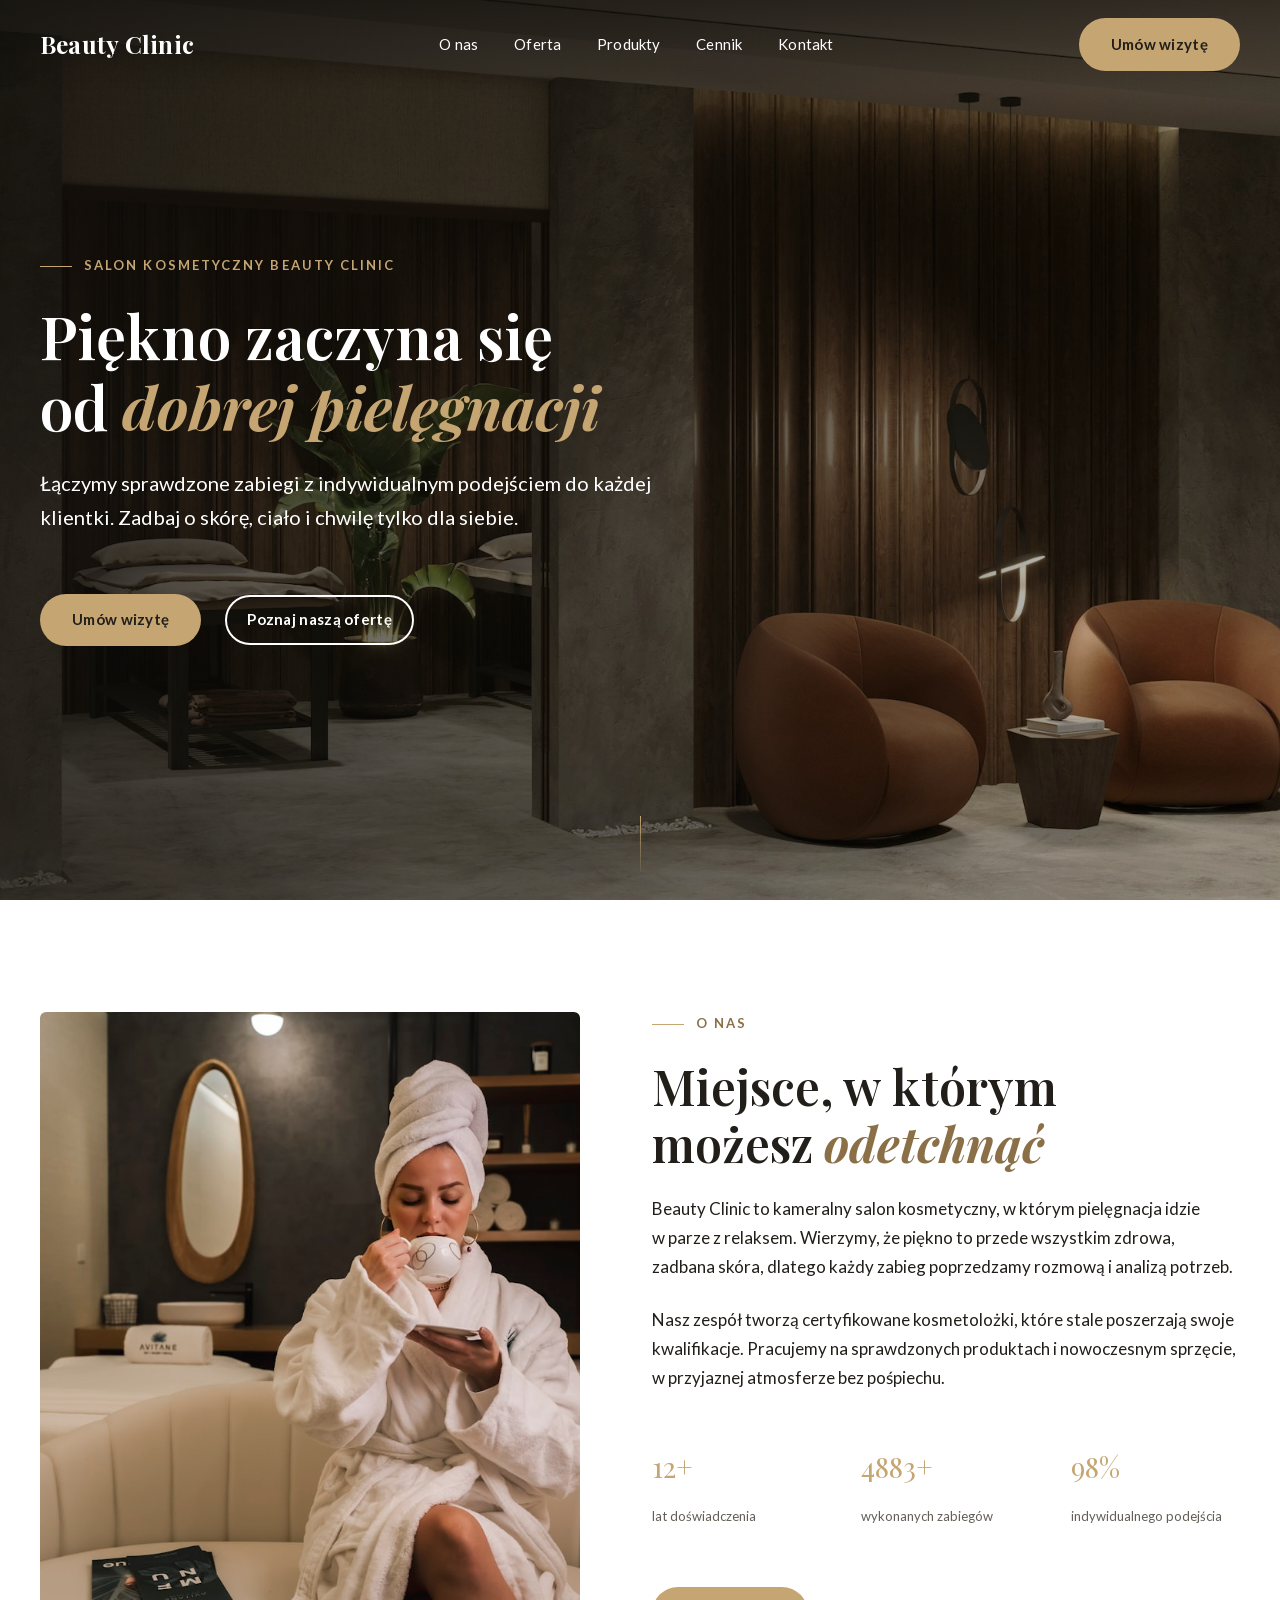
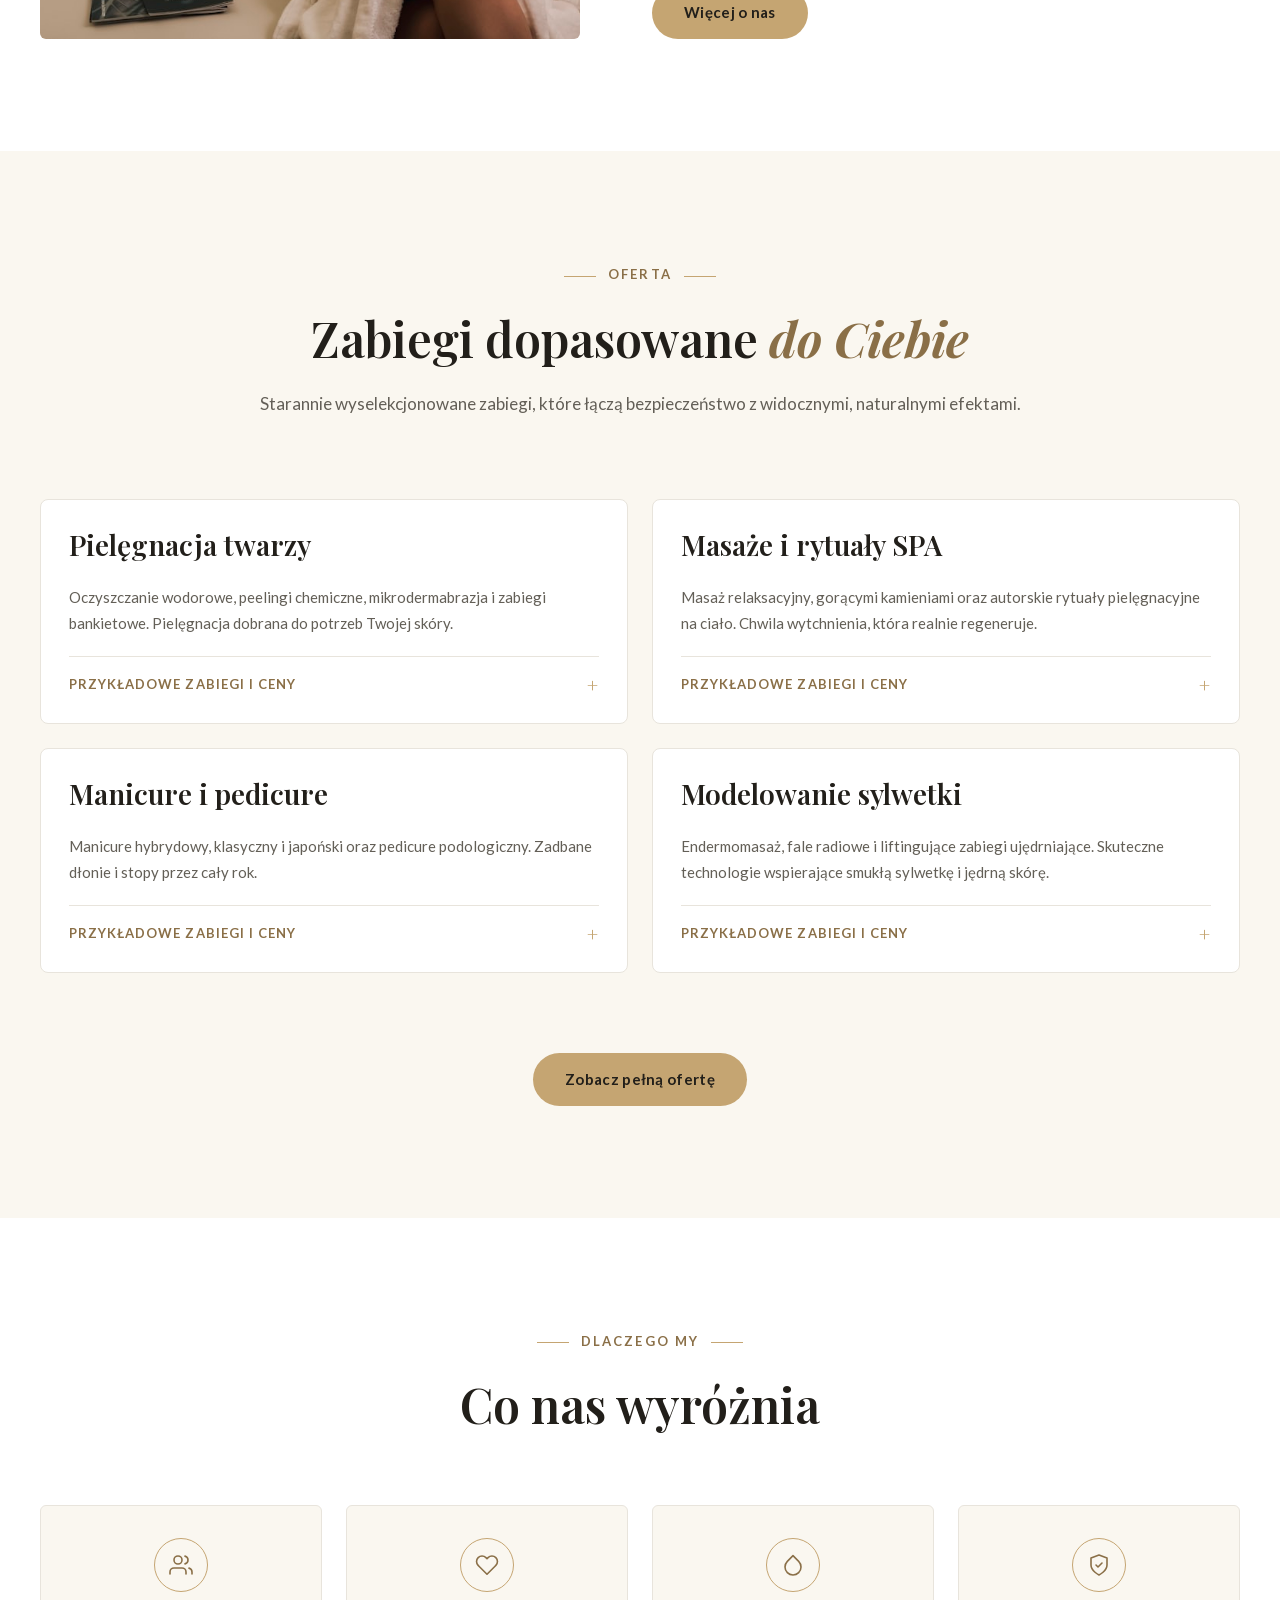
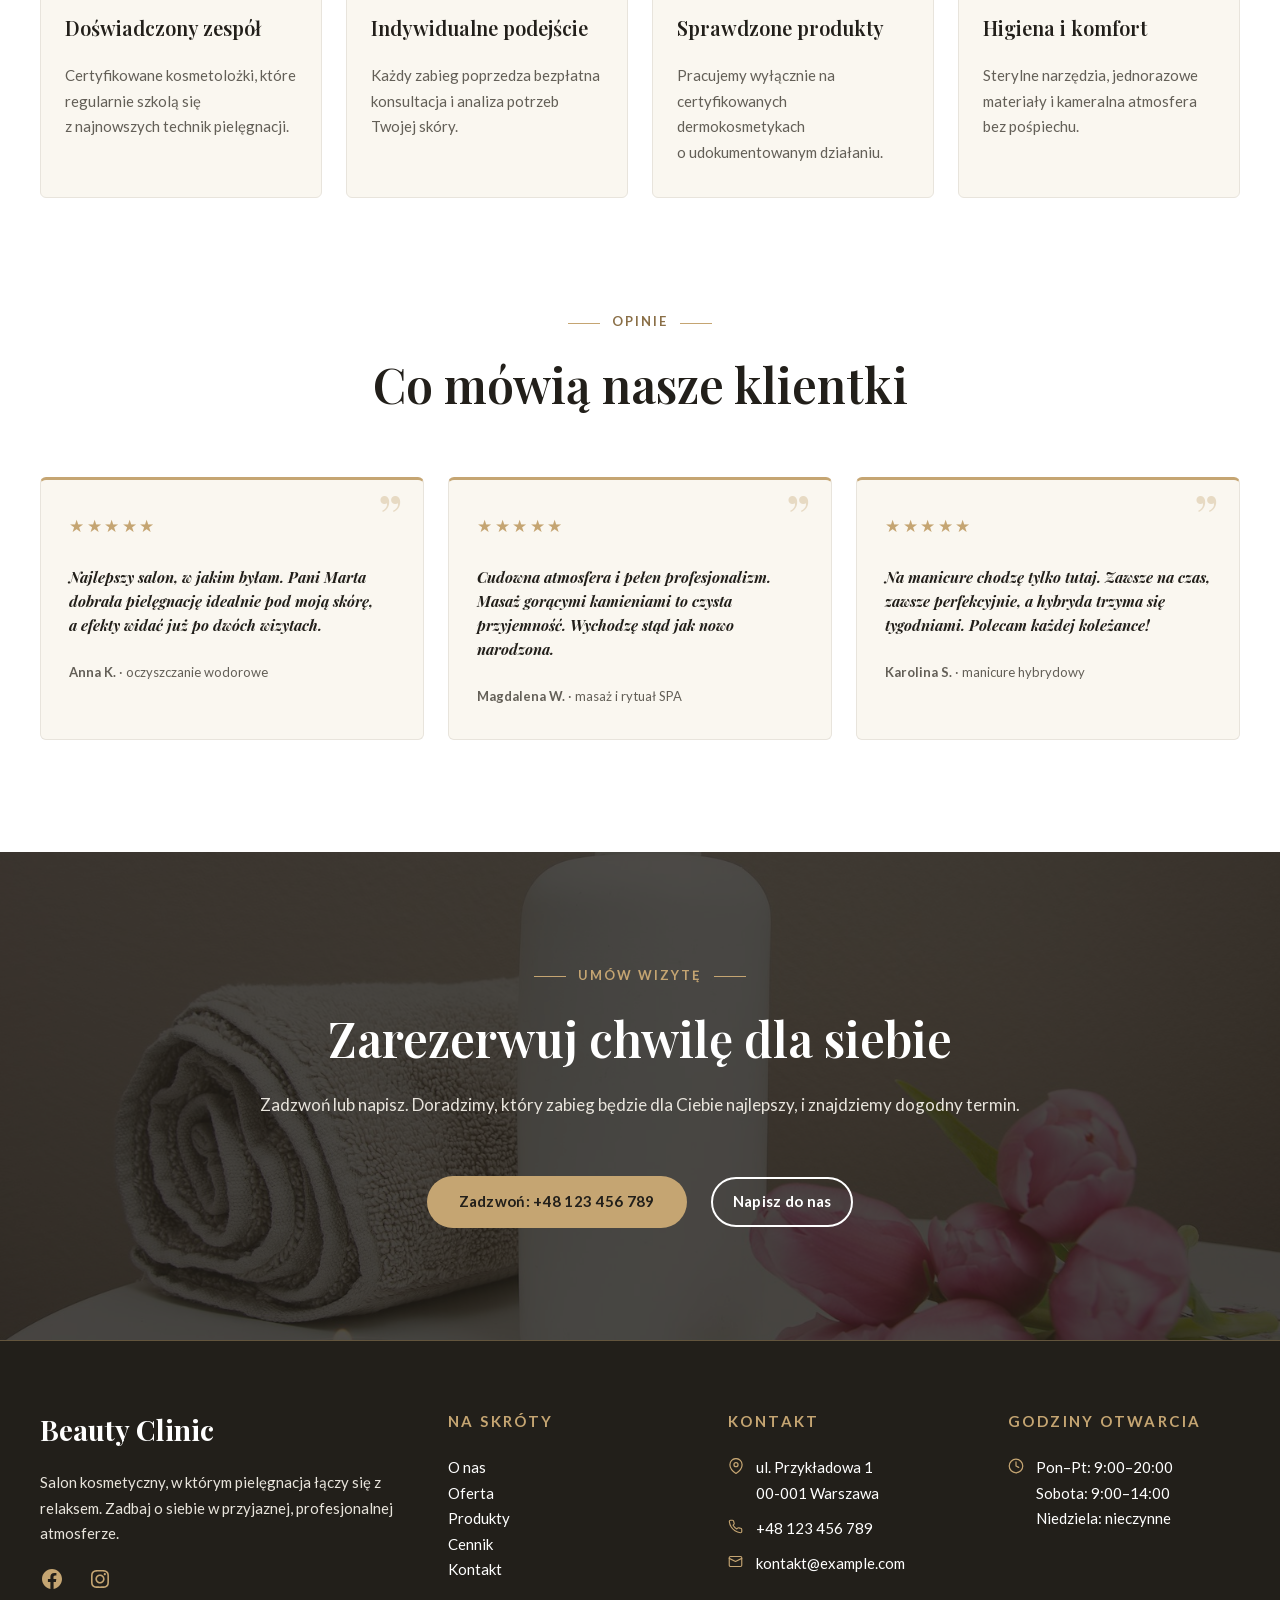
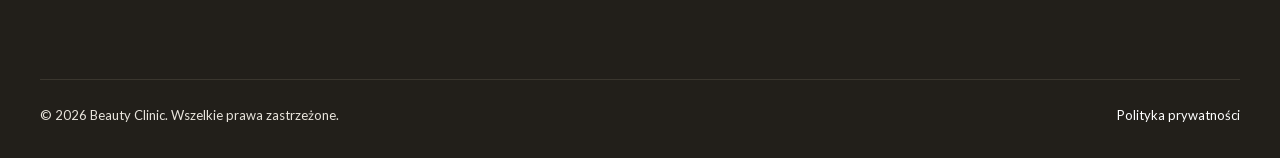
==== commit a3a50abd: "Aktualizacja demo: efekt premium + szlif wizualny + mapa dojazdu" ====
--- a/index.html
+++ b/index.html
@@ -76,7 +76,7 @@
 /*# sourceURL=/wp-includes/css/dist/block-library/common.min.css */
 </style>
 <style id="global-styles-inline-css">
-:root{--wp--preset--aspect-ratio--square: 1;--wp--preset--aspect-ratio--4-3: 4/3;--wp--preset--aspect-ratio--3-4: 3/4;--wp--preset--aspect-ratio--3-2: 3/2;--wp--preset--aspect-ratio--2-3: 2/3;--wp--preset--aspect-ratio--16-9: 16/9;--wp--preset--aspect-ratio--9-16: 9/16;--wp--preset--color--black: #000000;--wp--preset--color--cyan-bluish-gray: #abb8c3;--wp--preset--color--white: #ffffff;--wp--preset--color--pale-pink: #f78da7;--wp--preset--color--vivid-red: #cf2e2e;--wp--preset--color--luminous-vivid-orange: #ff6900;--wp--preset--color--luminous-vivid-amber: #fcb900;--wp--preset--color--light-green-cyan: #7bdcb5;--wp--preset--color--vivid-green-cyan: #00d084;--wp--preset--color--pale-cyan-blue: #8ed1fc;--wp--preset--color--vivid-cyan-blue: #0693e3;--wp--preset--color--vivid-purple: #9b51e0;--wp--preset--color--base: #ffffff;--wp--preset--color--contrast: #221f1a;--wp--preset--color--primary: #c5a572;--wp--preset--color--primary-dark: #8a6f47;--wp--preset--color--secondary: #80e4c8;--wp--preset--color--secondary-soft: #eafaf5;--wp--preset--color--cream: #faf7f0;--wp--preset--color--muted: #635f57;--wp--preset--color--sand: #e8e4dc;--wp--preset--gradient--vivid-cyan-blue-to-vivid-purple: linear-gradient(135deg,rgb(6,147,227) 0%,rgb(155,81,224) 100%);--wp--preset--gradient--light-green-cyan-to-vivid-green-cyan: linear-gradient(135deg,rgb(122,220,180) 0%,rgb(0,208,130) 100%);--wp--preset--gradient--luminous-vivid-amber-to-luminous-vivid-orange: linear-gradient(135deg,rgb(252,185,0) 0%,rgb(255,105,0) 100%);--wp--preset--gradient--luminous-vivid-orange-to-vivid-red: linear-gradient(135deg,rgb(255,105,0) 0%,rgb(207,46,46) 100%);--wp--preset--gradient--very-light-gray-to-cyan-bluish-gray: linear-gradient(135deg,rgb(238,238,238) 0%,rgb(169,184,195) 100%);--wp--preset--gradient--cool-to-warm-spectrum: linear-gradient(135deg,rgb(74,234,220) 0%,rgb(151,120,209) 20%,rgb(207,42,186) 40%,rgb(238,44,130) 60%,rgb(251,105,98) 80%,rgb(254,248,76) 100%);--wp--preset--gradient--blush-light-purple: linear-gradient(135deg,rgb(255,206,236) 0%,rgb(152,150,240) 100%);--wp--preset--gradient--blush-bordeaux: linear-gradient(135deg,rgb(254,205,165) 0%,rgb(254,45,45) 50%,rgb(107,0,62) 100%);--wp--preset--gradient--luminous-dusk: linear-gradient(135deg,rgb(255,203,112) 0%,rgb(199,81,192) 50%,rgb(65,88,208) 100%);--wp--preset--gradient--pale-ocean: linear-gradient(135deg,rgb(255,245,203) 0%,rgb(182,227,212) 50%,rgb(51,167,181) 100%);--wp--preset--gradient--electric-grass: linear-gradient(135deg,rgb(202,248,128) 0%,rgb(113,206,126) 100%);--wp--preset--gradient--midnight: linear-gradient(135deg,rgb(2,3,129) 0%,rgb(40,116,252) 100%);--wp--preset--font-size--small: 0.9375rem;--wp--preset--font-size--medium: 1.0625rem;--wp--preset--font-size--large: clamp(1.125rem, 1.125rem + ((1vw - 0.2rem) * 0.227), 1.25rem);--wp--preset--font-size--x-large: clamp(1.5rem, 1.5rem + ((1vw - 0.2rem) * 0.455), 1.75rem);--wp--preset--font-size--x-small: 0.8125rem;--wp--preset--font-size--xx-large: clamp(1.9rem, 1.9rem + ((1vw - 0.2rem) * 1.091), 2.5rem);--wp--preset--font-size--huge: clamp(2.5rem, 2.5rem + ((1vw - 0.2rem) * 2.273), 3.75rem);--wp--preset--font-family--body: 'Lato', -apple-system, 'Segoe UI', sans-serif;--wp--preset--font-family--heading: 'Playfair Display', Georgia, serif;--wp--preset--spacing--20: 0.75rem;--wp--preset--spacing--30: 1.25rem;--wp--preset--spacing--40: 2rem;--wp--preset--spacing--50: clamp(2.75rem, 6vw, 4.5rem);--wp--preset--spacing--60: clamp(4.5rem, 9vw, 7rem);--wp--preset--spacing--70: 3.38rem;--wp--preset--spacing--80: 5.06rem;--wp--preset--spacing--10: 0.5rem;--wp--preset--shadow--natural: 6px 6px 9px rgba(0, 0, 0, 0.2);--wp--preset--shadow--deep: 12px 12px 50px rgba(0, 0, 0, 0.4);--wp--preset--shadow--sharp: 6px 6px 0px rgba(0, 0, 0, 0.2);--wp--preset--shadow--outlined: 6px 6px 0px -3px rgb(255, 255, 255), 6px 6px rgb(0, 0, 0);--wp--preset--shadow--crisp: 6px 6px 0px rgb(0, 0, 0);}:root { --wp--style--global--content-size: 46rem;--wp--style--global--wide-size: 75rem; }:where(body) { margin: 0; }.wp-site-blocks { padding-top: var(--wp--style--root--padding-top); padding-bottom: var(--wp--style--root--padding-bottom); }.has-global-padding { padding-right: var(--wp--style--root--padding-right); padding-left: var(--wp--style--root--padding-left); }.has-global-padding > .alignfull { margin-right: calc(var(--wp--style--root--padding-right) * -1); margin-left: calc(var(--wp--style--root--padding-left) * -1); }.has-global-padding :where(:not(.alignfull.is-layout-flow) > .has-global-padding:not(.wp-block-block, .alignfull)) { padding-right: 0; padding-left: 0; }.has-global-padding :where(:not(.alignfull.is-layout-flow) > .has-global-padding:not(.wp-block-block, .alignfull)) > .alignfull { margin-left: 0; margin-right: 0; }.wp-site-blocks > .alignleft { float: left; margin-right: 2em; }.wp-site-blocks > .alignright { float: right; margin-left: 2em; }.wp-site-blocks > .aligncenter { justify-content: center; margin-left: auto; margin-right: auto; }:where(.wp-site-blocks) > * { margin-block-start: 1.5rem; margin-block-end: 0; }:where(.wp-site-blocks) > :first-child { margin-block-start: 0; }:where(.wp-site-blocks) > :last-child { margin-block-end: 0; }:root { --wp--style--block-gap: 1.5rem; }:root :where(.is-layout-flow) > :first-child{margin-block-start: 0;}:root :where(.is-layout-flow) > :last-child{margin-block-end: 0;}:root :where(.is-layout-flow) > *{margin-block-start: 1.5rem;margin-block-end: 0;}:root :where(.is-layout-constrained) > :first-child{margin-block-start: 0;}:root :where(.is-layout-constrained) > :last-child{margin-block-end: 0;}:root :where(.is-layout-constrained) > *{margin-block-start: 1.5rem;margin-block-end: 0;}:root :where(.is-layout-flex){gap: 1.5rem;}:root :where(.is-layout-grid){gap: 1.5rem;}.is-layout-flow > .alignleft{float: left;margin-inline-start: 0;margin-inline-end: 2em;}.is-layout-flow > .alignright{float: right;margin-inline-start: 2em;margin-inline-end: 0;}.is-layout-flow > .aligncenter{margin-left: auto !important;margin-right: auto !important;}.is-layout-constrained > .alignleft{float: left;margin-inline-start: 0;margin-inline-end: 2em;}.is-layout-constrained > .alignright{float: right;margin-inline-start: 2em;margin-inline-end: 0;}.is-layout-constrained > .aligncenter{margin-left: auto !important;margin-right: auto !important;}.is-layout-constrained > :where(:not(.alignleft):not(.alignright):not(.alignfull)){max-width: var(--wp--style--global--content-size);margin-left: auto !important;margin-right: auto !important;}.is-layout-constrained > .alignwide{max-width: var(--wp--style--global--wide-size);}body .is-layout-flex{display: flex;}.is-layout-flex{flex-wrap: wrap;align-items: center;}.is-layout-flex > :is(*, div){margin: 0;}body .is-layout-grid{display: grid;}.is-layout-grid > :is(*, div){margin: 0;}body{background-color: var(--wp--preset--color--base);color: var(--wp--preset--color--contrast);font-family: var(--wp--preset--font-family--body);font-size: var(--wp--preset--font-size--medium);font-weight: 400;line-height: 1.7;--wp--style--root--padding-top: 0px;--wp--style--root--padding-right: clamp(1.25rem, 4vw, 2.5rem);--wp--style--root--padding-bottom: 0px;--wp--style--root--padding-left: clamp(1.25rem, 4vw, 2.5rem);}a:where(:not(.wp-element-button)){color: var(--wp--preset--color--primary-dark);}:root :where(a:where(:not(.wp-element-button)):hover){color: var(--wp--preset--color--contrast);}h1, h2, h3, h4, h5, h6{color: var(--wp--preset--color--contrast);font-family: var(--wp--preset--font-family--heading);font-weight: 600;line-height: 1.18;}h1{font-size: var(--wp--preset--font-size--huge);}h2{font-size: var(--wp--preset--font-size--xx-large);}h3{font-size: var(--wp--preset--font-size--x-large);}h4{font-size: var(--wp--preset--font-size--large);}:root :where(.wp-element-button, .wp-block-button__link){background-color: var(--wp--preset--color--primary);border-radius: 999px;border-width: 0;color: var(--wp--preset--color--contrast);font-family: var(--wp--preset--font-family--body);font-size: var(--wp--preset--font-size--small);font-style: inherit;font-weight: 700;letter-spacing: 0.02em;line-height: inherit;padding-top: 0.85rem;padding-right: 2rem;padding-bottom: 0.85rem;padding-left: 2rem;text-decoration: none;text-transform: inherit;}:root :where(.wp-element-button:hover, .wp-block-button__link:hover){background-color: var(--wp--preset--color--contrast);color: var(--wp--preset--color--base);}.has-black-color{color: var(--wp--preset--color--black) !important;}.has-cyan-bluish-gray-color{color: var(--wp--preset--color--cyan-bluish-gray) !important;}.has-white-color{color: var(--wp--preset--color--white) !important;}.has-pale-pink-color{color: var(--wp--preset--color--pale-pink) !important;}.has-vivid-red-color{color: var(--wp--preset--color--vivid-red) !important;}.has-luminous-vivid-orange-color{color: var(--wp--preset--color--luminous-vivid-orange) !important;}.has-luminous-vivid-amber-color{color: var(--wp--preset--color--luminous-vivid-amber) !important;}.has-light-green-cyan-color{color: var(--wp--preset--color--light-green-cyan) !important;}.has-vivid-green-cyan-color{color: var(--wp--preset--color--vivid-green-cyan) !important;}.has-pale-cyan-blue-color{color: var(--wp--preset--color--pale-cyan-blue) !important;}.has-vivid-cyan-blue-color{color: var(--wp--preset--color--vivid-cyan-blue) !important;}.has-vivid-purple-color{color: var(--wp--preset--color--vivid-purple) !important;}.has-base-color{color: var(--wp--preset--color--base) !important;}.has-contrast-color{color: var(--wp--preset--color--contrast) !important;}.has-primary-color{color: var(--wp--preset--color--primary) !important;}.has-primary-dark-color{color: var(--wp--preset--color--primary-dark) !important;}.has-secondary-color{color: var(--wp--preset--color--secondary) !important;}.has-secondary-soft-color{color: var(--wp--preset--color--secondary-soft) !important;}.has-cream-color{color: var(--wp--preset--color--cream) !important;}.has-muted-color{color: var(--wp--preset--color--muted) !important;}.has-sand-color{color: var(--wp--preset--color--sand) !important;}.has-black-background-color{background-color: var(--wp--preset--color--black) !important;}.has-cyan-bluish-gray-background-color{background-color: var(--wp--preset--color--cyan-bluish-gray) !important;}.has-white-background-color{background-color: var(--wp--preset--color--white) !important;}.has-pale-pink-background-color{background-color: var(--wp--preset--color--pale-pink) !important;}.has-vivid-red-background-color{background-color: var(--wp--preset--color--vivid-red) !important;}.has-luminous-vivid-orange-background-color{background-color: var(--wp--preset--color--luminous-vivid-orange) !important;}.has-luminous-vivid-amber-background-color{background-color: var(--wp--preset--color--luminous-vivid-amber) !important;}.has-light-green-cyan-background-color{background-color: var(--wp--preset--color--light-green-cyan) !important;}.has-vivid-green-cyan-background-color{background-color: var(--wp--preset--color--vivid-green-cyan) !important;}.has-pale-cyan-blue-background-color{background-color: var(--wp--preset--color--pale-cyan-blue) !important;}.has-vivid-cyan-blue-background-color{background-color: var(--wp--preset--color--vivid-cyan-blue) !important;}.has-vivid-purple-background-color{background-color: var(--wp--preset--color--vivid-purple) !important;}.has-base-background-color{background-color: var(--wp--preset--color--base) !important;}.has-contrast-background-color{background-color: var(--wp--preset--color--contrast) !important;}.has-primary-background-color{background-color: var(--wp--preset--color--primary) !important;}.has-primary-dark-background-color{background-color: var(--wp--preset--color--primary-dark) !important;}.has-secondary-background-color{background-color: var(--wp--preset--color--secondary) !important;}.has-secondary-soft-background-color{background-color: var(--wp--preset--color--secondary-soft) !important;}.has-cream-background-color{background-color: var(--wp--preset--color--cream) !important;}.has-muted-background-color{background-color: var(--wp--preset--color--muted) !important;}.has-sand-background-color{background-color: var(--wp--preset--color--sand) !important;}.has-black-border-color{border-color: var(--wp--preset--color--black) !important;}.has-cyan-bluish-gray-border-color{border-color: var(--wp--preset--color--cyan-bluish-gray) !important;}.has-white-border-color{border-color: var(--wp--preset--color--white) !important;}.has-pale-pink-border-color{border-color: var(--wp--preset--color--pale-pink) !important;}.has-vivid-red-border-color{border-color: var(--wp--preset--color--vivid-red) !important;}.has-luminous-vivid-orange-border-color{border-color: var(--wp--preset--color--luminous-vivid-orange) !important;}.has-luminous-vivid-amber-border-color{border-color: var(--wp--preset--color--luminous-vivid-amber) !important;}.has-light-green-cyan-border-color{border-color: var(--wp--preset--color--light-green-cyan) !important;}.has-vivid-green-cyan-border-color{border-color: var(--wp--preset--color--vivid-green-cyan) !important;}.has-pale-cyan-blue-border-color{border-color: var(--wp--preset--color--pale-cyan-blue) !important;}.has-vivid-cyan-blue-border-color{border-color: var(--wp--preset--color--vivid-cyan-blue) !important;}.has-vivid-purple-border-color{border-color: var(--wp--preset--color--vivid-purple) !important;}.has-base-border-color{border-color: var(--wp--preset--color--base) !important;}.has-contrast-border-color{border-color: var(--wp--preset--color--contrast) !important;}.has-primary-border-color{border-color: var(--wp--preset--color--primary) !important;}.has-primary-dark-border-color{border-color: var(--wp--preset--color--primary-dark) !important;}.has-secondary-border-color{border-color: var(--wp--preset--color--secondary) !important;}.has-secondary-soft-border-color{border-color: var(--wp--preset--color--secondary-soft) !important;}.has-cream-border-color{border-color: var(--wp--preset--color--cream) !important;}.has-muted-border-color{border-color: var(--wp--preset--color--muted) !important;}.has-sand-border-color{border-color: var(--wp--preset--color--sand) !important;}.has-vivid-cyan-blue-to-vivid-purple-gradient-background{background: var(--wp--preset--gradient--vivid-cyan-blue-to-vivid-purple) !important;}.has-light-green-cyan-to-vivid-green-cyan-gradient-background{background: var(--wp--preset--gradient--light-green-cyan-to-vivid-green-cyan) !important;}.has-luminous-vivid-amber-to-luminous-vivid-orange-gradient-background{background: var(--wp--preset--gradient--luminous-vivid-amber-to-luminous-vivid-orange) !important;}.has-luminous-vivid-orange-to-vivid-red-gradient-background{background: var(--wp--preset--gradient--luminous-vivid-orange-to-vivid-red) !important;}.has-very-light-gray-to-cyan-bluish-gray-gradient-background{background: var(--wp--preset--gradient--very-light-gray-to-cyan-bluish-gray) !important;}.has-cool-to-warm-spectrum-gradient-background{background: var(--wp--preset--gradient--cool-to-warm-spectrum) !important;}.has-blush-light-purple-gradient-background{background: var(--wp--preset--gradient--blush-light-purple) !important;}.has-blush-bordeaux-gradient-background{background: var(--wp--preset--gradient--blush-bordeaux) !important;}.has-luminous-dusk-gradient-background{background: var(--wp--preset--gradient--luminous-dusk) !important;}.has-pale-ocean-gradient-background{background: var(--wp--preset--gradient--pale-ocean) !important;}.has-electric-grass-gradient-background{background: var(--wp--preset--gradient--electric-grass) !important;}.has-midnight-gradient-background{background: var(--wp--preset--gradient--midnight) !important;}.has-small-font-size{font-size: var(--wp--preset--font-size--small) !important;}.has-medium-font-size{font-size: var(--wp--preset--font-size--medium) !important;}.has-large-font-size{font-size: var(--wp--preset--font-size--large) !important;}.has-x-large-font-size{font-size: var(--wp--preset--font-size--x-large) !important;}.has-x-small-font-size{font-size: var(--wp--preset--font-size--x-small) !important;}.has-xx-large-font-size{font-size: var(--wp--preset--font-size--xx-large) !important;}.has-huge-font-size{font-size: var(--wp--preset--font-size--huge) !important;}.has-body-font-family{font-family: var(--wp--preset--font-family--body) !important;}.has-heading-font-family{font-family: var(--wp--preset--font-family--heading) !important;}
+:root{--wp--preset--aspect-ratio--square: 1;--wp--preset--aspect-ratio--4-3: 4/3;--wp--preset--aspect-ratio--3-4: 3/4;--wp--preset--aspect-ratio--3-2: 3/2;--wp--preset--aspect-ratio--2-3: 2/3;--wp--preset--aspect-ratio--16-9: 16/9;--wp--preset--aspect-ratio--9-16: 9/16;--wp--preset--color--black: #000000;--wp--preset--color--cyan-bluish-gray: #abb8c3;--wp--preset--color--white: #ffffff;--wp--preset--color--pale-pink: #f78da7;--wp--preset--color--vivid-red: #cf2e2e;--wp--preset--color--luminous-vivid-orange: #ff6900;--wp--preset--color--luminous-vivid-amber: #fcb900;--wp--preset--color--light-green-cyan: #7bdcb5;--wp--preset--color--vivid-green-cyan: #00d084;--wp--preset--color--pale-cyan-blue: #8ed1fc;--wp--preset--color--vivid-cyan-blue: #0693e3;--wp--preset--color--vivid-purple: #9b51e0;--wp--preset--color--base: #ffffff;--wp--preset--color--contrast: #221f1a;--wp--preset--color--primary: #c5a572;--wp--preset--color--primary-dark: #8a6f47;--wp--preset--color--secondary: #80e4c8;--wp--preset--color--secondary-soft: #eafaf5;--wp--preset--color--cream: #faf7f0;--wp--preset--color--muted: #635f57;--wp--preset--color--sand: #e8e4dc;--wp--preset--gradient--vivid-cyan-blue-to-vivid-purple: linear-gradient(135deg,rgb(6,147,227) 0%,rgb(155,81,224) 100%);--wp--preset--gradient--light-green-cyan-to-vivid-green-cyan: linear-gradient(135deg,rgb(122,220,180) 0%,rgb(0,208,130) 100%);--wp--preset--gradient--luminous-vivid-amber-to-luminous-vivid-orange: linear-gradient(135deg,rgb(252,185,0) 0%,rgb(255,105,0) 100%);--wp--preset--gradient--luminous-vivid-orange-to-vivid-red: linear-gradient(135deg,rgb(255,105,0) 0%,rgb(207,46,46) 100%);--wp--preset--gradient--very-light-gray-to-cyan-bluish-gray: linear-gradient(135deg,rgb(238,238,238) 0%,rgb(169,184,195) 100%);--wp--preset--gradient--cool-to-warm-spectrum: linear-gradient(135deg,rgb(74,234,220) 0%,rgb(151,120,209) 20%,rgb(207,42,186) 40%,rgb(238,44,130) 60%,rgb(251,105,98) 80%,rgb(254,248,76) 100%);--wp--preset--gradient--blush-light-purple: linear-gradient(135deg,rgb(255,206,236) 0%,rgb(152,150,240) 100%);--wp--preset--gradient--blush-bordeaux: linear-gradient(135deg,rgb(254,205,165) 0%,rgb(254,45,45) 50%,rgb(107,0,62) 100%);--wp--preset--gradient--luminous-dusk: linear-gradient(135deg,rgb(255,203,112) 0%,rgb(199,81,192) 50%,rgb(65,88,208) 100%);--wp--preset--gradient--pale-ocean: linear-gradient(135deg,rgb(255,245,203) 0%,rgb(182,227,212) 50%,rgb(51,167,181) 100%);--wp--preset--gradient--electric-grass: linear-gradient(135deg,rgb(202,248,128) 0%,rgb(113,206,126) 100%);--wp--preset--gradient--midnight: linear-gradient(135deg,rgb(2,3,129) 0%,rgb(40,116,252) 100%);--wp--preset--font-size--small: 0.9375rem;--wp--preset--font-size--medium: 1.0625rem;--wp--preset--font-size--large: clamp(1.125rem, 1.125rem + ((1vw - 0.2rem) * 0.227), 1.25rem);--wp--preset--font-size--x-large: clamp(1.5rem, 1.5rem + ((1vw - 0.2rem) * 0.455), 1.75rem);--wp--preset--font-size--x-small: 0.8125rem;--wp--preset--font-size--xx-large: clamp(2rem, 2rem + ((1vw - 0.2rem) * 1.818), 3rem);--wp--preset--font-size--huge: clamp(2.5rem, 2.5rem + ((1vw - 0.2rem) * 2.273), 3.75rem);--wp--preset--font-family--body: 'Lato', -apple-system, 'Segoe UI', sans-serif;--wp--preset--font-family--heading: 'Playfair Display', Georgia, serif;--wp--preset--spacing--20: 0.75rem;--wp--preset--spacing--30: 1.25rem;--wp--preset--spacing--40: 2rem;--wp--preset--spacing--50: clamp(2.75rem, 6vw, 4.5rem);--wp--preset--spacing--60: clamp(4.5rem, 9vw, 7rem);--wp--preset--spacing--70: 3.38rem;--wp--preset--spacing--80: 5.06rem;--wp--preset--spacing--10: 0.5rem;--wp--preset--shadow--natural: 6px 6px 9px rgba(0, 0, 0, 0.2);--wp--preset--shadow--deep: 12px 12px 50px rgba(0, 0, 0, 0.4);--wp--preset--shadow--sharp: 6px 6px 0px rgba(0, 0, 0, 0.2);--wp--preset--shadow--outlined: 6px 6px 0px -3px rgb(255, 255, 255), 6px 6px rgb(0, 0, 0);--wp--preset--shadow--crisp: 6px 6px 0px rgb(0, 0, 0);}:root { --wp--style--global--content-size: 46rem;--wp--style--global--wide-size: 75rem; }:where(body) { margin: 0; }.wp-site-blocks { padding-top: var(--wp--style--root--padding-top); padding-bottom: var(--wp--style--root--padding-bottom); }.has-global-padding { padding-right: var(--wp--style--root--padding-right); padding-left: var(--wp--style--root--padding-left); }.has-global-padding > .alignfull { margin-right: calc(var(--wp--style--root--padding-right) * -1); margin-left: calc(var(--wp--style--root--padding-left) * -1); }.has-global-padding :where(:not(.alignfull.is-layout-flow) > .has-global-padding:not(.wp-block-block, .alignfull)) { padding-right: 0; padding-left: 0; }.has-global-padding :where(:not(.alignfull.is-layout-flow) > .has-global-padding:not(.wp-block-block, .alignfull)) > .alignfull { margin-left: 0; margin-right: 0; }.wp-site-blocks > .alignleft { float: left; margin-right: 2em; }.wp-site-blocks > .alignright { float: right; margin-left: 2em; }.wp-site-blocks > .aligncenter { justify-content: center; margin-left: auto; margin-right: auto; }:where(.wp-site-blocks) > * { margin-block-start: 1.5rem; margin-block-end: 0; }:where(.wp-site-blocks) > :first-child { margin-block-start: 0; }:where(.wp-site-blocks) > :last-child { margin-block-end: 0; }:root { --wp--style--block-gap: 1.5rem; }:root :where(.is-layout-flow) > :first-child{margin-block-start: 0;}:root :where(.is-layout-flow) > :last-child{margin-block-end: 0;}:root :where(.is-layout-flow) > *{margin-block-start: 1.5rem;margin-block-end: 0;}:root :where(.is-layout-constrained) > :first-child{margin-block-start: 0;}:root :where(.is-layout-constrained) > :last-child{margin-block-end: 0;}:root :where(.is-layout-constrained) > *{margin-block-start: 1.5rem;margin-block-end: 0;}:root :where(.is-layout-flex){gap: 1.5rem;}:root :where(.is-layout-grid){gap: 1.5rem;}.is-layout-flow > .alignleft{float: left;margin-inline-start: 0;margin-inline-end: 2em;}.is-layout-flow > .alignright{float: right;margin-inline-start: 2em;margin-inline-end: 0;}.is-layout-flow > .aligncenter{margin-left: auto !important;margin-right: auto !important;}.is-layout-constrained > .alignleft{float: left;margin-inline-start: 0;margin-inline-end: 2em;}.is-layout-constrained > .alignright{float: right;margin-inline-start: 2em;margin-inline-end: 0;}.is-layout-constrained > .aligncenter{margin-left: auto !important;margin-right: auto !important;}.is-layout-constrained > :where(:not(.alignleft):not(.alignright):not(.alignfull)){max-width: var(--wp--style--global--content-size);margin-left: auto !important;margin-right: auto !important;}.is-layout-constrained > .alignwide{max-width: var(--wp--style--global--wide-size);}body .is-layout-flex{display: flex;}.is-layout-flex{flex-wrap: wrap;align-items: center;}.is-layout-flex > :is(*, div){margin: 0;}body .is-layout-grid{display: grid;}.is-layout-grid > :is(*, div){margin: 0;}body{background-color: var(--wp--preset--color--base);color: var(--wp--preset--color--contrast);font-family: var(--wp--preset--font-family--body);font-size: var(--wp--preset--font-size--medium);font-weight: 400;line-height: 1.7;--wp--style--root--padding-top: 0px;--wp--style--root--padding-right: clamp(1.25rem, 4vw, 2.5rem);--wp--style--root--padding-bottom: 0px;--wp--style--root--padding-left: clamp(1.25rem, 4vw, 2.5rem);}a:where(:not(.wp-element-button)){color: var(--wp--preset--color--primary-dark);}:root :where(a:where(:not(.wp-element-button)):hover){color: var(--wp--preset--color--contrast);}h1, h2, h3, h4, h5, h6{color: var(--wp--preset--color--contrast);font-family: var(--wp--preset--font-family--heading);font-weight: 600;line-height: 1.18;}h1{font-size: var(--wp--preset--font-size--huge);}h2{font-size: var(--wp--preset--font-size--xx-large);}h3{font-size: var(--wp--preset--font-size--x-large);}h4{font-size: var(--wp--preset--font-size--large);}:root :where(.wp-element-button, .wp-block-button__link){background-color: var(--wp--preset--color--primary);border-radius: 999px;border-width: 0;color: var(--wp--preset--color--contrast);font-family: var(--wp--preset--font-family--body);font-size: var(--wp--preset--font-size--small);font-style: inherit;font-weight: 700;letter-spacing: 0.02em;line-height: inherit;padding-top: 0.85rem;padding-right: 2rem;padding-bottom: 0.85rem;padding-left: 2rem;text-decoration: none;text-transform: inherit;}:root :where(.wp-element-button:hover, .wp-block-button__link:hover){background-color: var(--wp--preset--color--contrast);color: var(--wp--preset--color--base);}.has-black-color{color: var(--wp--preset--color--black) !important;}.has-cyan-bluish-gray-color{color: var(--wp--preset--color--cyan-bluish-gray) !important;}.has-white-color{color: var(--wp--preset--color--white) !important;}.has-pale-pink-color{color: var(--wp--preset--color--pale-pink) !important;}.has-vivid-red-color{color: var(--wp--preset--color--vivid-red) !important;}.has-luminous-vivid-orange-color{color: var(--wp--preset--color--luminous-vivid-orange) !important;}.has-luminous-vivid-amber-color{color: var(--wp--preset--color--luminous-vivid-amber) !important;}.has-light-green-cyan-color{color: var(--wp--preset--color--light-green-cyan) !important;}.has-vivid-green-cyan-color{color: var(--wp--preset--color--vivid-green-cyan) !important;}.has-pale-cyan-blue-color{color: var(--wp--preset--color--pale-cyan-blue) !important;}.has-vivid-cyan-blue-color{color: var(--wp--preset--color--vivid-cyan-blue) !important;}.has-vivid-purple-color{color: var(--wp--preset--color--vivid-purple) !important;}.has-base-color{color: var(--wp--preset--color--base) !important;}.has-contrast-color{color: var(--wp--preset--color--contrast) !important;}.has-primary-color{color: var(--wp--preset--color--primary) !important;}.has-primary-dark-color{color: var(--wp--preset--color--primary-dark) !important;}.has-secondary-color{color: var(--wp--preset--color--secondary) !important;}.has-secondary-soft-color{color: var(--wp--preset--color--secondary-soft) !important;}.has-cream-color{color: var(--wp--preset--color--cream) !important;}.has-muted-color{color: var(--wp--preset--color--muted) !important;}.has-sand-color{color: var(--wp--preset--color--sand) !important;}.has-black-background-color{background-color: var(--wp--preset--color--black) !important;}.has-cyan-bluish-gray-background-color{background-color: var(--wp--preset--color--cyan-bluish-gray) !important;}.has-white-background-color{background-color: var(--wp--preset--color--white) !important;}.has-pale-pink-background-color{background-color: var(--wp--preset--color--pale-pink) !important;}.has-vivid-red-background-color{background-color: var(--wp--preset--color--vivid-red) !important;}.has-luminous-vivid-orange-background-color{background-color: var(--wp--preset--color--luminous-vivid-orange) !important;}.has-luminous-vivid-amber-background-color{background-color: var(--wp--preset--color--luminous-vivid-amber) !important;}.has-light-green-cyan-background-color{background-color: var(--wp--preset--color--light-green-cyan) !important;}.has-vivid-green-cyan-background-color{background-color: var(--wp--preset--color--vivid-green-cyan) !important;}.has-pale-cyan-blue-background-color{background-color: var(--wp--preset--color--pale-cyan-blue) !important;}.has-vivid-cyan-blue-background-color{background-color: var(--wp--preset--color--vivid-cyan-blue) !important;}.has-vivid-purple-background-color{background-color: var(--wp--preset--color--vivid-purple) !important;}.has-base-background-color{background-color: var(--wp--preset--color--base) !important;}.has-contrast-background-color{background-color: var(--wp--preset--color--contrast) !important;}.has-primary-background-color{background-color: var(--wp--preset--color--primary) !important;}.has-primary-dark-background-color{background-color: var(--wp--preset--color--primary-dark) !important;}.has-secondary-background-color{background-color: var(--wp--preset--color--secondary) !important;}.has-secondary-soft-background-color{background-color: var(--wp--preset--color--secondary-soft) !important;}.has-cream-background-color{background-color: var(--wp--preset--color--cream) !important;}.has-muted-background-color{background-color: var(--wp--preset--color--muted) !important;}.has-sand-background-color{background-color: var(--wp--preset--color--sand) !important;}.has-black-border-color{border-color: var(--wp--preset--color--black) !important;}.has-cyan-bluish-gray-border-color{border-color: var(--wp--preset--color--cyan-bluish-gray) !important;}.has-white-border-color{border-color: var(--wp--preset--color--white) !important;}.has-pale-pink-border-color{border-color: var(--wp--preset--color--pale-pink) !important;}.has-vivid-red-border-color{border-color: var(--wp--preset--color--vivid-red) !important;}.has-luminous-vivid-orange-border-color{border-color: var(--wp--preset--color--luminous-vivid-orange) !important;}.has-luminous-vivid-amber-border-color{border-color: var(--wp--preset--color--luminous-vivid-amber) !important;}.has-light-green-cyan-border-color{border-color: var(--wp--preset--color--light-green-cyan) !important;}.has-vivid-green-cyan-border-color{border-color: var(--wp--preset--color--vivid-green-cyan) !important;}.has-pale-cyan-blue-border-color{border-color: var(--wp--preset--color--pale-cyan-blue) !important;}.has-vivid-cyan-blue-border-color{border-color: var(--wp--preset--color--vivid-cyan-blue) !important;}.has-vivid-purple-border-color{border-color: var(--wp--preset--color--vivid-purple) !important;}.has-base-border-color{border-color: var(--wp--preset--color--base) !important;}.has-contrast-border-color{border-color: var(--wp--preset--color--contrast) !important;}.has-primary-border-color{border-color: var(--wp--preset--color--primary) !important;}.has-primary-dark-border-color{border-color: var(--wp--preset--color--primary-dark) !important;}.has-secondary-border-color{border-color: var(--wp--preset--color--secondary) !important;}.has-secondary-soft-border-color{border-color: var(--wp--preset--color--secondary-soft) !important;}.has-cream-border-color{border-color: var(--wp--preset--color--cream) !important;}.has-muted-border-color{border-color: var(--wp--preset--color--muted) !important;}.has-sand-border-color{border-color: var(--wp--preset--color--sand) !important;}.has-vivid-cyan-blue-to-vivid-purple-gradient-background{background: var(--wp--preset--gradient--vivid-cyan-blue-to-vivid-purple) !important;}.has-light-green-cyan-to-vivid-green-cyan-gradient-background{background: var(--wp--preset--gradient--light-green-cyan-to-vivid-green-cyan) !important;}.has-luminous-vivid-amber-to-luminous-vivid-orange-gradient-background{background: var(--wp--preset--gradient--luminous-vivid-amber-to-luminous-vivid-orange) !important;}.has-luminous-vivid-orange-to-vivid-red-gradient-background{background: var(--wp--preset--gradient--luminous-vivid-orange-to-vivid-red) !important;}.has-very-light-gray-to-cyan-bluish-gray-gradient-background{background: var(--wp--preset--gradient--very-light-gray-to-cyan-bluish-gray) !important;}.has-cool-to-warm-spectrum-gradient-background{background: var(--wp--preset--gradient--cool-to-warm-spectrum) !important;}.has-blush-light-purple-gradient-background{background: var(--wp--preset--gradient--blush-light-purple) !important;}.has-blush-bordeaux-gradient-background{background: var(--wp--preset--gradient--blush-bordeaux) !important;}.has-luminous-dusk-gradient-background{background: var(--wp--preset--gradient--luminous-dusk) !important;}.has-pale-ocean-gradient-background{background: var(--wp--preset--gradient--pale-ocean) !important;}.has-electric-grass-gradient-background{background: var(--wp--preset--gradient--electric-grass) !important;}.has-midnight-gradient-background{background: var(--wp--preset--gradient--midnight) !important;}.has-small-font-size{font-size: var(--wp--preset--font-size--small) !important;}.has-medium-font-size{font-size: var(--wp--preset--font-size--medium) !important;}.has-large-font-size{font-size: var(--wp--preset--font-size--large) !important;}.has-x-large-font-size{font-size: var(--wp--preset--font-size--x-large) !important;}.has-x-small-font-size{font-size: var(--wp--preset--font-size--x-small) !important;}.has-xx-large-font-size{font-size: var(--wp--preset--font-size--xx-large) !important;}.has-huge-font-size{font-size: var(--wp--preset--font-size--huge) !important;}.has-body-font-family{font-family: var(--wp--preset--font-family--body) !important;}.has-heading-font-family{font-family: var(--wp--preset--font-family--heading) !important;}
 :root :where(.wp-block-navigation){font-size: var(--wp--preset--font-size--small);font-weight: 400;letter-spacing: 0.01em;}
 /*# sourceURL=global-styles-inline-css */
 </style>
@@ -253,6 +253,16 @@
 
 
 <div class="wp-block-column is-layout-flow wp-block-column-is-layout-flow">
+<p class="bc-card-icon bc-stat wp-block-paragraph">5000+</p>
+
+
+
+<p class="has-muted-color has-text-color has-x-small-font-size wp-block-paragraph">wykonanych zabiegów</p>
+</div>
+
+
+
+<div class="wp-block-column is-layout-flow wp-block-column-is-layout-flow">
 <p class="bc-card-icon bc-stat wp-block-paragraph">100%</p>
 
 
@@ -421,8 +431,8 @@
 
 <div class="wp-block-columns alignwide is-layout-flex wp-container-core-columns-is-layout-f56f613f wp-block-columns-is-layout-flex">
 <div class="wp-block-column is-layout-flow wp-block-column-is-layout-flow">
-<div class="wp-block-group bc-card has-global-padding is-layout-constrained wp-container-core-group-is-layout-3c6b2d73 wp-block-group-is-layout-constrained" style="padding-top:2rem;padding-right:1.5rem;padding-bottom:2rem;padding-left:1.5rem">
-<p class="bc-card-icon wp-block-paragraph">01</p>
+<div class="wp-block-group bc-card bc-card--soft has-global-padding is-layout-constrained wp-container-core-group-is-layout-3c6b2d73 wp-block-group-is-layout-constrained" style="padding-top:2rem;padding-right:1.5rem;padding-bottom:2rem;padding-left:1.5rem">
+<p class="bc-card-ico bc-card-ico--zespol wp-block-paragraph"></p>
 
 
 
@@ -437,8 +447,8 @@
 
 
 <div class="wp-block-column is-layout-flow wp-block-column-is-layout-flow">
-<div class="wp-block-group bc-card has-global-padding is-layout-constrained wp-container-core-group-is-layout-3c6b2d73 wp-block-group-is-layout-constrained" style="padding-top:2rem;padding-right:1.5rem;padding-bottom:2rem;padding-left:1.5rem">
-<p class="bc-card-icon wp-block-paragraph">02</p>
+<div class="wp-block-group bc-card bc-card--soft has-global-padding is-layout-constrained wp-container-core-group-is-layout-3c6b2d73 wp-block-group-is-layout-constrained" style="padding-top:2rem;padding-right:1.5rem;padding-bottom:2rem;padding-left:1.5rem">
+<p class="bc-card-ico bc-card-ico--serce wp-block-paragraph"></p>
 
 
 
@@ -453,8 +463,8 @@
 
 
 <div class="wp-block-column is-layout-flow wp-block-column-is-layout-flow">
-<div class="wp-block-group bc-card has-global-padding is-layout-constrained wp-container-core-group-is-layout-3c6b2d73 wp-block-group-is-layout-constrained" style="padding-top:2rem;padding-right:1.5rem;padding-bottom:2rem;padding-left:1.5rem">
-<p class="bc-card-icon wp-block-paragraph">03</p>
+<div class="wp-block-group bc-card bc-card--soft has-global-padding is-layout-constrained wp-container-core-group-is-layout-3c6b2d73 wp-block-group-is-layout-constrained" style="padding-top:2rem;padding-right:1.5rem;padding-bottom:2rem;padding-left:1.5rem">
+<p class="bc-card-ico bc-card-ico--kropla wp-block-paragraph"></p>
 
 
 
@@ -469,8 +479,8 @@
 
 
 <div class="wp-block-column is-layout-flow wp-block-column-is-layout-flow">
-<div class="wp-block-group bc-card has-global-padding is-layout-constrained wp-container-core-group-is-layout-3c6b2d73 wp-block-group-is-layout-constrained" style="padding-top:2rem;padding-right:1.5rem;padding-bottom:2rem;padding-left:1.5rem">
-<p class="bc-card-icon wp-block-paragraph">04</p>
+<div class="wp-block-group bc-card bc-card--soft has-global-padding is-layout-constrained wp-container-core-group-is-layout-3c6b2d73 wp-block-group-is-layout-constrained" style="padding-top:2rem;padding-right:1.5rem;padding-bottom:2rem;padding-left:1.5rem">
+<p class="bc-card-ico bc-card-ico--tarcza wp-block-paragraph"></p>
 
 
 
@@ -489,7 +499,11 @@
 
 
 
-<h3 class="wp-block-heading has-text-align-center">Opinie naszych klientek</h3>
+<p class="has-text-align-center bc-eyebrow wp-block-paragraph">Opinie</p>
+
+
+
+<h3 class="wp-block-heading has-text-align-center has-xx-large-font-size">Co mówią nasze klientki</h3>
 
 
 
--- a/wp-content/themes/beauty-clinic/assets/css/custom.css
+++ b/wp-content/themes/beauty-clinic/assets/css/custom.css
@@ -883,6 +883,108 @@
 	line-height: 1.6;
 }
 
+/* ---------- Wyróżniki: złote ikony w okręgach (zamiast numerów) ---------- */
+
+.bc-card-ico {
+	width: 3.25rem;
+	height: 3.25rem;
+	border: 1px solid var(--wp--preset--color--primary);
+	border-radius: 50%;
+	position: relative;
+}
+
+.bc-card-ico::before {
+	content: "";
+	position: absolute;
+	inset: 0;
+	margin: auto;
+	width: 1.5rem;
+	height: 1.5rem;
+	background-repeat: no-repeat;
+	background-position: center;
+	background-size: contain;
+}
+
+.bc-card-ico--zespol::before {
+	background-image: url("data:image/svg+xml,%3Csvg xmlns='http://www.w3.org/2000/svg' viewBox='0 0 24 24' fill='none' stroke='%238a6f47' stroke-width='1.6' stroke-linecap='round' stroke-linejoin='round'%3E%3Cpath d='M17 21v-2a4 4 0 0 0-4-4H5a4 4 0 0 0-4 4v2'/%3E%3Ccircle cx='9' cy='7' r='4'/%3E%3Cpath d='M23 21v-2a4 4 0 0 0-3-3.87'/%3E%3Cpath d='M16 3.13a4 4 0 0 1 0 7.75'/%3E%3C/svg%3E");
+}
+
+.bc-card-ico--serce::before {
+	background-image: url("data:image/svg+xml,%3Csvg xmlns='http://www.w3.org/2000/svg' viewBox='0 0 24 24' fill='none' stroke='%238a6f47' stroke-width='1.6' stroke-linecap='round' stroke-linejoin='round'%3E%3Cpath d='M20.84 4.61a5.5 5.5 0 0 0-7.78 0L12 5.67l-1.06-1.06a5.5 5.5 0 0 0-7.78 7.78l1.06 1.06L12 21.23l7.78-7.78 1.06-1.06a5.5 5.5 0 0 0 0-7.78z'/%3E%3C/svg%3E");
+}
+
+.bc-card-ico--kropla::before {
+	background-image: url("data:image/svg+xml,%3Csvg xmlns='http://www.w3.org/2000/svg' viewBox='0 0 24 24' fill='none' stroke='%238a6f47' stroke-width='1.6' stroke-linecap='round' stroke-linejoin='round'%3E%3Cpath d='M12 2.69l5.66 5.66a8 8 0 1 1-11.31 0z'/%3E%3C/svg%3E");
+}
+
+.bc-card-ico--tarcza::before {
+	background-image: url("data:image/svg+xml,%3Csvg xmlns='http://www.w3.org/2000/svg' viewBox='0 0 24 24' fill='none' stroke='%238a6f47' stroke-width='1.6' stroke-linecap='round' stroke-linejoin='round'%3E%3Cpath d='M12 22s8-4 8-10V5l-8-3-8 3v7c0 6 8 10 8 10z'/%3E%3Cpath d='m9 12 2 2 4-4'/%3E%3C/svg%3E");
+}
+
+/* Karty wyróżników: kremowe tło wyróżnia je na białej sekcji */
+.bc-card--soft {
+	background: var(--wp--preset--color--cream);
+}
+
+/* ---------- Cennik: kategorie w kremowych kartach ---------- */
+
+.bc-price-card {
+	border: 1px solid var(--wp--preset--color--sand);
+	border-radius: 8px;
+}
+
+/* ---------- Nawigacja: animowane złote podkreślenie ---------- */
+
+.bc-site-header .wp-block-navigation a {
+	position: relative;
+}
+
+.bc-site-header .wp-block-navigation a::after {
+	content: "";
+	position: absolute;
+	left: 0;
+	bottom: -4px;
+	width: 100%;
+	height: 1px;
+	background: var(--wp--preset--color--primary);
+	transform: scaleX(0);
+	transform-origin: left;
+	transition: transform 0.25s ease;
+}
+
+.bc-site-header .wp-block-navigation a:hover::after,
+.bc-site-header .wp-block-navigation a:focus::after,
+.bc-site-header .wp-block-navigation a[aria-current="page"]::after {
+	transform: scaleX(1);
+}
+
+/* W otwartym menu mobilnym podkreślenie wygląda obco — bez niego */
+.bc-site-header .wp-block-navigation__responsive-container.is-menu-open a::after {
+	content: none;
+}
+
+/* ---------- Mapa dojazdu (Kontakt) ---------- */
+
+/* Skala szarości dopasowuje mapę do palety; kolor wraca po najechaniu */
+.bc-map {
+	border-radius: 8px;
+	overflow: hidden;
+	border: 1px solid var(--wp--preset--color--sand);
+	line-height: 0;
+}
+
+.bc-map iframe {
+	width: 100%;
+	height: 420px;
+	border: 0;
+	filter: grayscale(100%);
+	transition: filter 0.4s ease;
+}
+
+.bc-map:hover iframe {
+	filter: grayscale(0);
+}
+
 /* ---------- Drobiazgi ---------- */
 
 /* Zaznaczanie tekstu w kolorze marki */
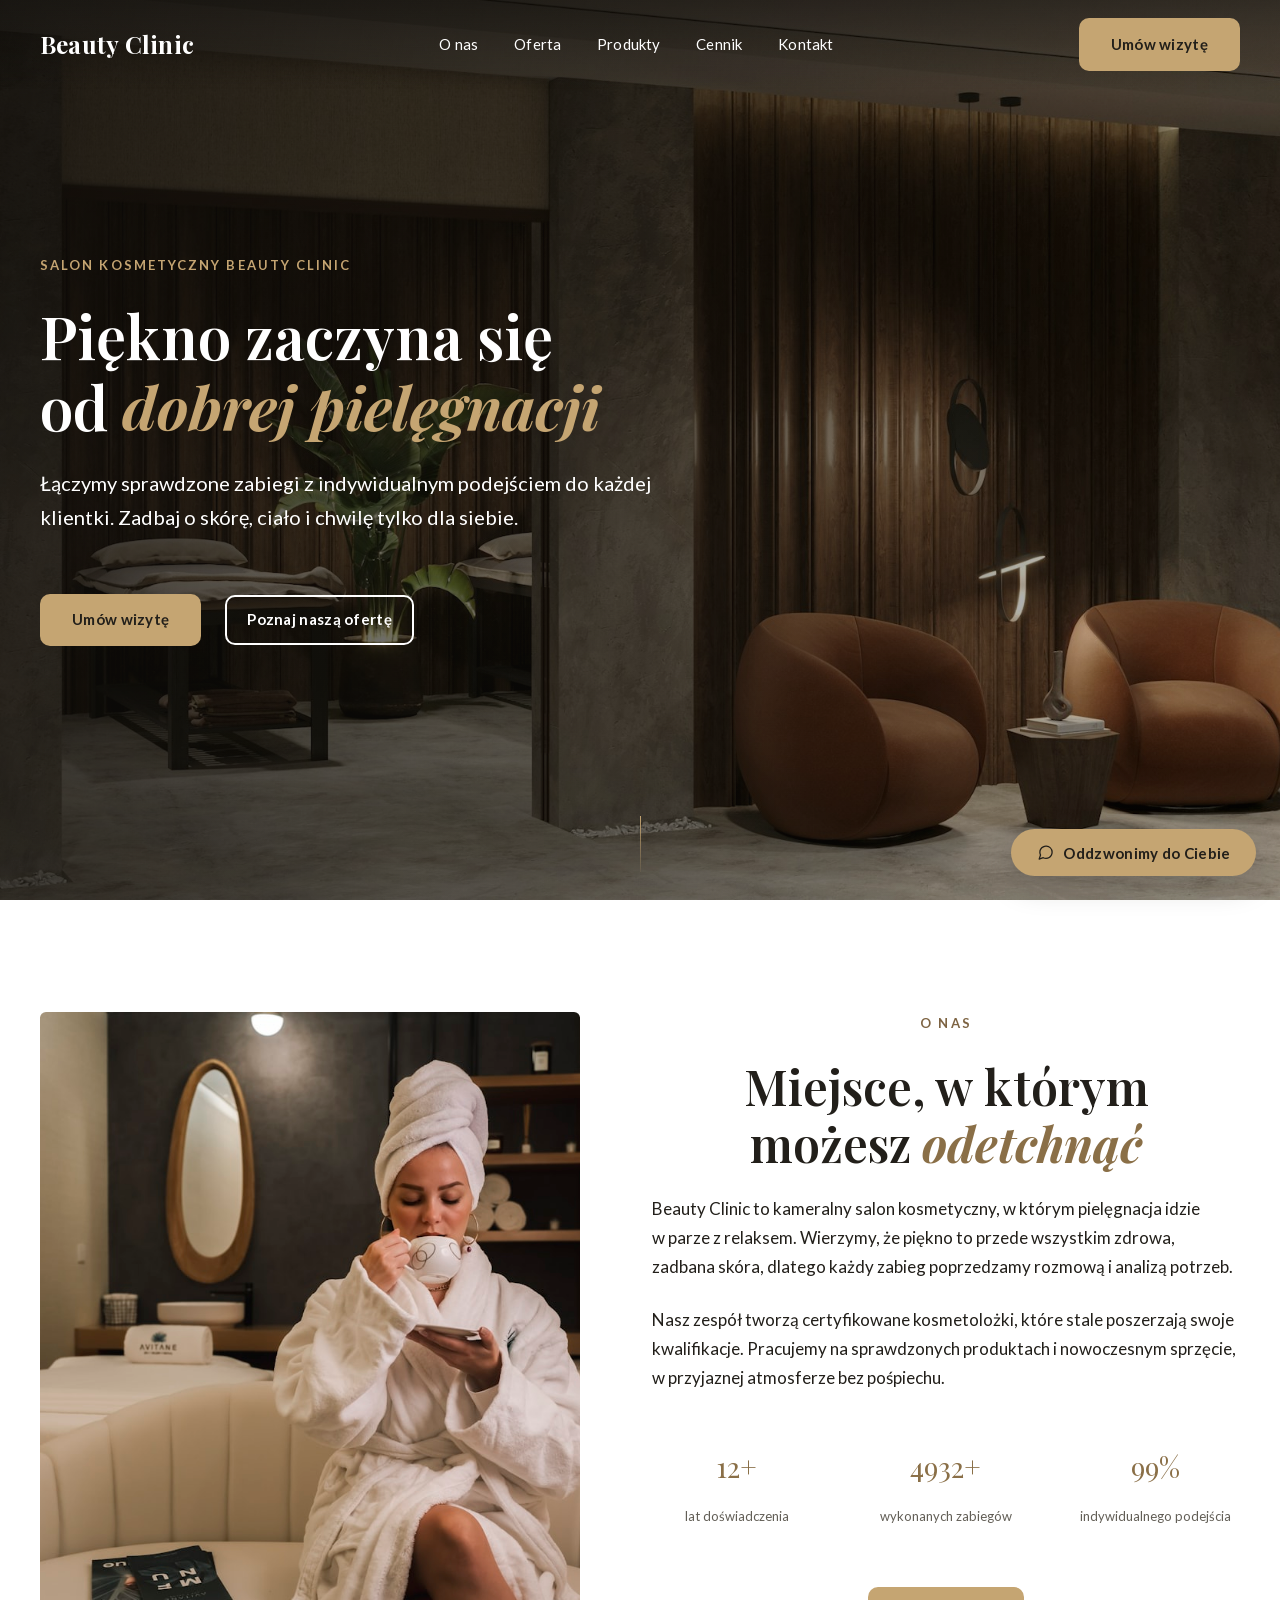
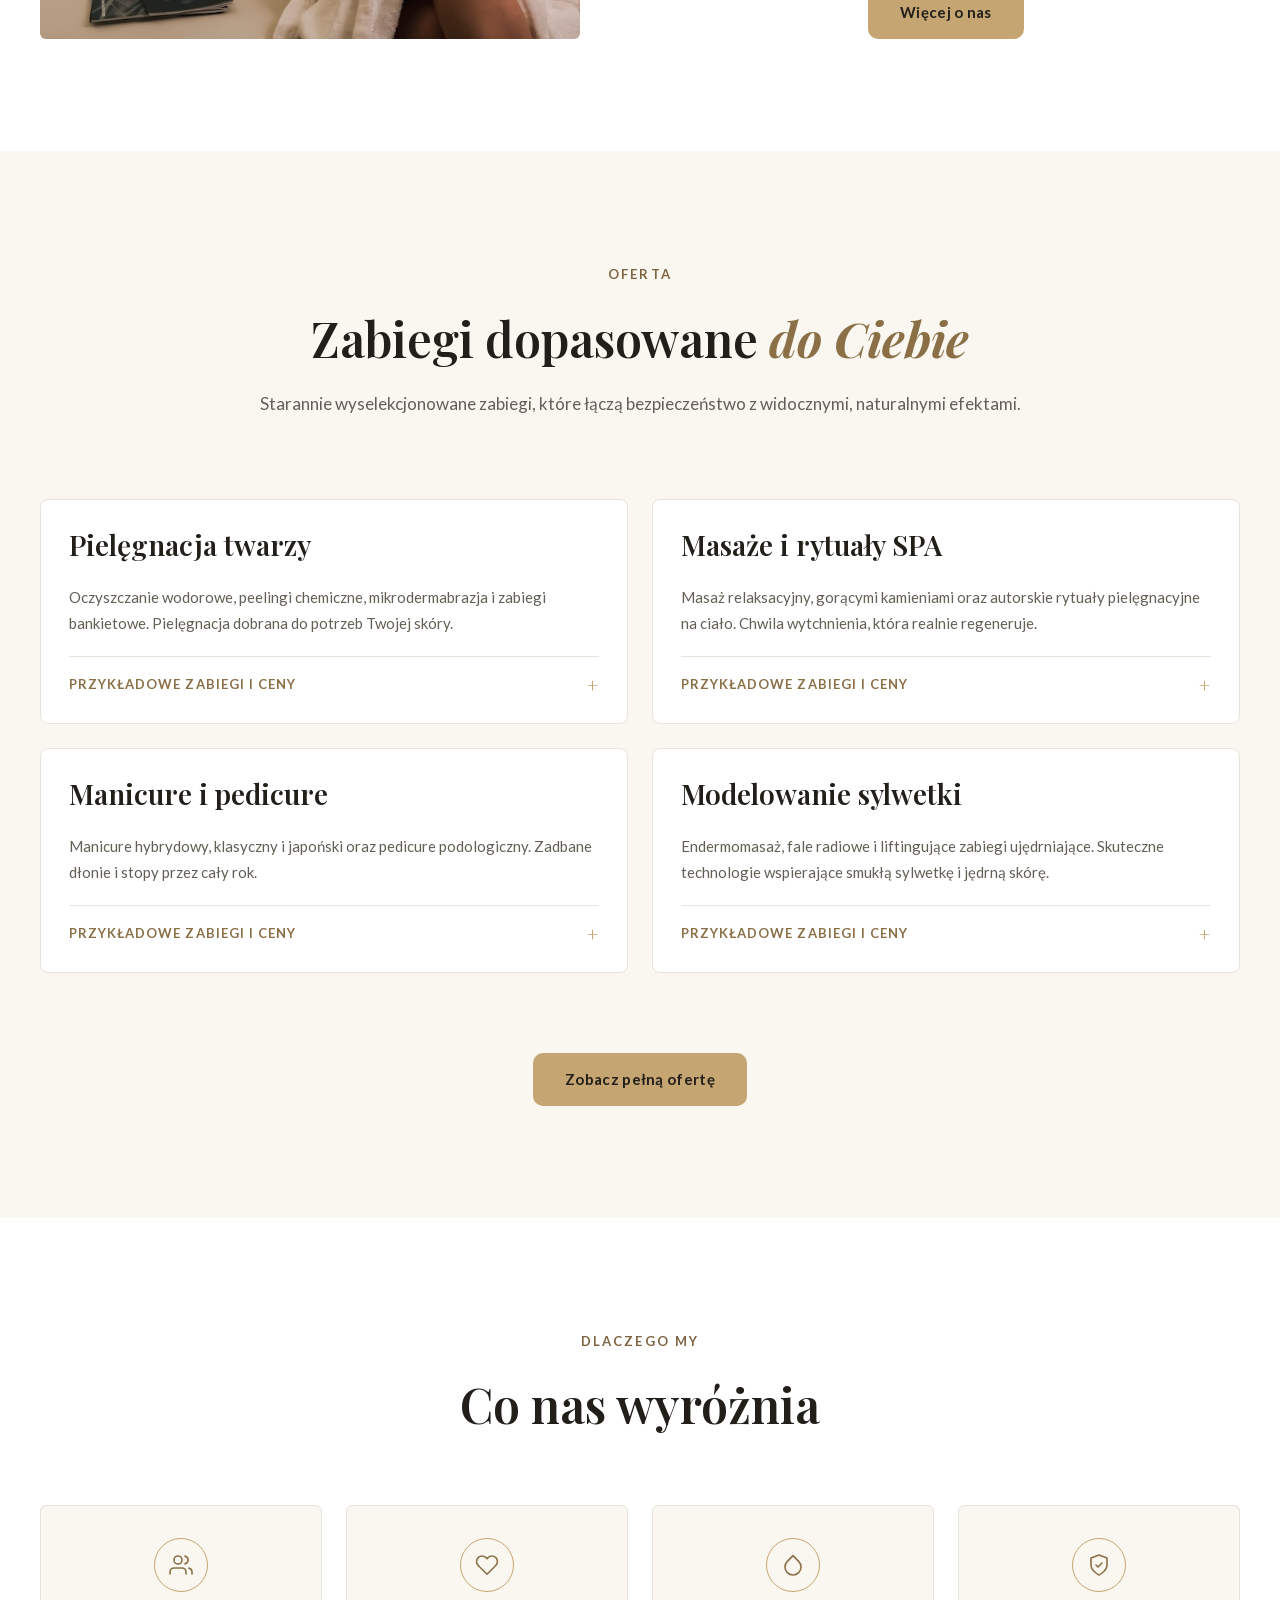
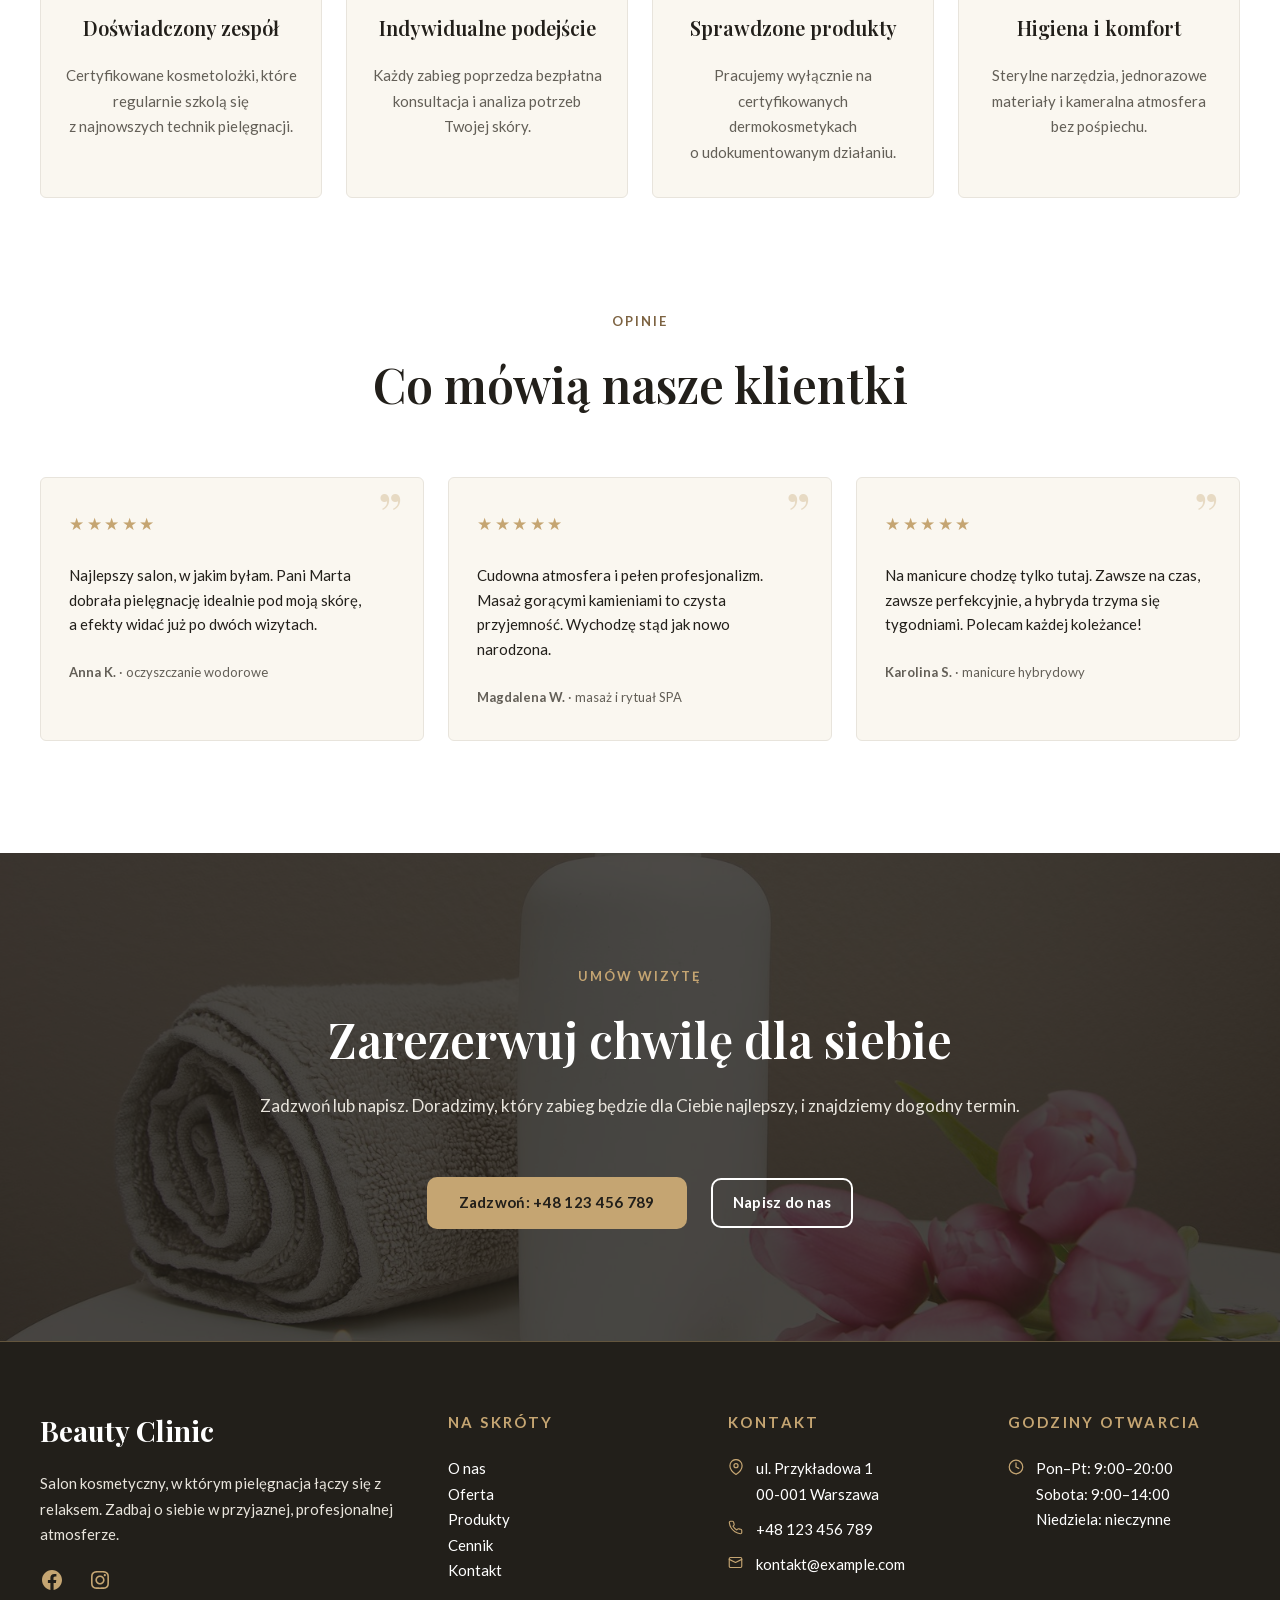
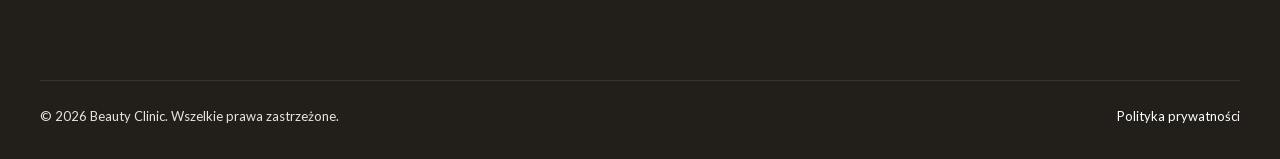
==== commit 6c5717b4: "fix(demo): spójne wyśrodkowanie nagłówków sekcji + przycisk "Więcej o nas" Wszystkie nagłówki sekcji" ====
--- a/index.html
+++ b/index.html
@@ -221,11 +221,11 @@
 
 
 <div class="wp-block-column is-vertically-aligned-center is-layout-flow wp-block-column-is-layout-flow">
-<p class="bc-eyebrow wp-block-paragraph">O nas</p>
-
-
-
-<h2 class="wp-block-heading">Miejsce, w którym możesz <em><mark style="background-color:rgba(0, 0, 0, 0);color:#8a6f47" class="has-inline-color">odetchnąć</mark></em></h2>
+<p class="has-text-align-center bc-eyebrow wp-block-paragraph">O nas</p>
+
+
+
+<h2 class="has-text-align-center wp-block-heading">Miejsce, w którym możesz <em><mark style="background-color:rgba(0, 0, 0, 0);color:#8a6f47" class="has-inline-color">odetchnąć</mark></em></h2>
 
 
 
@@ -277,7 +277,7 @@
 
 
 
-<div class="wp-block-buttons is-layout-flex wp-block-buttons-is-layout-flex">
+<div class="wp-block-buttons is-content-justification-center is-layout-flex wp-block-buttons-is-layout-flex">
 <div class="wp-block-button"><a class="wp-block-button__link wp-element-button" href="o-nas/index.html">Więcej o nas</a></div>
 </div>
 </div>
--- a/wp-content/themes/beauty-clinic/assets/css/custom.css
+++ b/wp-content/themes/beauty-clinic/assets/css/custom.css
@@ -13,16 +13,21 @@
 	font-weight: 700;
 	letter-spacing: 0.16em;
 	text-transform: uppercase;
-	color: var(--wp--preset--color--primary-dark);
-}
-
-/* Złota linia ozdobna pod nagłówkiem sekcji */
+	/* odcień ciemniejszy od primary-dark: na kremie primary-dark daje
+	   4.41:1 — włos poniżej AA dla małego tekstu */
+	color: #7d6342;
+}
+
+/* Linia pod nagłówkiem sekcji: hairline przez całą szerokość,
+   ten sam język co nagłówki kategorii cennika */
 .bc-gold-rule {
-	width: 64px !important;
-	height: 2px;
-	background-color: var(--wp--preset--color--primary);
+	width: 100% !important;
+	height: 1px;
+	background-color: var(--wp--preset--color--sand);
 	border: none;
-	margin-top: 0.25rem;
+	margin-top: 0.85rem;
+	margin-left: 0;
+	margin-right: auto;
 }
 
 /* ---------- Nagłówek strony (sticky) ---------- */
@@ -33,6 +38,29 @@
 	z-index: 100;
 	background: var(--wp--preset--color--base);
 	border-bottom: 1px solid var(--wp--preset--color--sand);
+}
+
+/* .bc-site-header jest opakowany w <header class="wp-block-template-part">, który
+   ma wysokość SAMEGO nagłówka — przez to sticky na .bc-site-header nie miał się
+   gdzie przykleić (rodzic znika po ~78px scrolla i nagłówek odjeżdża). Sticky
+   musi siedzieć na opakowaniu, które jest dzieckiem wysokiego .wp-site-blocks.
+   Strona główna używa fixed (kinowy overlay na hero), więc ją pomijamy. */
+body:not(.home) header.wp-block-template-part {
+	position: sticky;
+	top: 0;
+	z-index: 100;
+}
+
+/* Zdjęcia sekcji na stronie Oferta (zigzag 2-kol, lazy-load) nie miały rezerwacji
+   wysokości — figura zwijała się do ~29px zanim lazy-load wczytał obraz, więc
+   zdjęcie wyglądało na brakujące. Rezerwujemy proporcje 3:2 (pliki 900×600), by
+   miejsce było trzymane i obraz wczytał się płynnie. Selektor celuje wyłącznie w
+   zdjęcia sekcji oferty: home „O nas" ma .bc-fill-img, zdjęcia zespołu .bc-portrait. */
+figure.wp-block-image.bc-rounded:not(.bc-fill-img):not(.bc-portrait) img {
+	aspect-ratio: 3 / 2;
+	width: 100%;
+	height: auto;
+	object-fit: cover;
 }
 
 /* Nazwa salonu w nagłówku — serif, bez podkreślenia */
@@ -71,12 +99,20 @@
 	box-shadow: 0 12px 32px rgba(34, 31, 26, 0.08);
 }
 
-/* Numer / ikona na karcie */
+/* Numer / cena / statystyka na karcie — ciemne złoto: jasne (#c5a572)
+   daje 2.3:1 na bieli, za mało nawet dla dużego tekstu (AA: 3:1) */
 .bc-card-icon {
 	font-family: var(--wp--preset--font-family--heading);
 	font-size: 1.75rem;
-	color: var(--wp--preset--color--primary);
+	color: var(--wp--preset--color--primary-dark);
 	line-height: 1;
+}
+
+/* Statystyki w sekcji „O nas" wyśrodkowane — spójnie z wyśrodkowanymi
+   nagłówkami sekcji w całym serwisie (każda liczba nad swoją etykietą).
+   :has celuje wyłącznie w wiersz statystyk (bezpośrednie dziecko .bc-stat). */
+.wp-block-columns:has(> .wp-block-column > .bc-card-icon.bc-stat) {
+	text-align: center;
 }
 
 /* ---------- Karty oferty (siatka 2×2 na kremowym tle) ---------- */
@@ -137,11 +173,11 @@
 
 /* ---------- Opinie klientek ---------- */
 
-/* Kremowe tło ze złotą linią u góry odróżnia opinie od kart wyróżników */
+/* Kremowe tło i ozdobny cudzysłów odróżniają opinie od kart wyróżników
+   (bez kolorowego paska na krawędzi — anty-wzorzec border-accent) */
 .bc-testimonial {
 	background: var(--wp--preset--color--cream);
 	border: 1px solid var(--wp--preset--color--sand);
-	border-top: 3px solid var(--wp--preset--color--primary);
 	border-radius: 6px;
 	position: relative;
 }
@@ -246,7 +282,7 @@
 	background: var(--wp--preset--color--primary);
 	color: var(--wp--preset--color--contrast);
 	border: none;
-	border-radius: 999px;
+	border-radius: 10px;
 	padding: 0.85rem 2.5rem;
 	font-family: var(--wp--preset--font-family--body);
 	font-size: var(--wp--preset--font-size--small);
@@ -258,7 +294,7 @@
 
 .wpcf7 input[type="submit"]:hover,
 .wpcf7 input[type="submit"]:focus {
-	background: var(--wp--preset--color--contrast);
+	background: var(--wp--preset--color--primary-dark);
 	color: var(--wp--preset--color--base);
 }
 
@@ -298,15 +334,15 @@
 	border-top: 1px solid rgba(197, 165, 114, 0.4);
 }
 
-/* Stopka: stonowane linki */
+/* Stopka: stonowane linki — bez podkreślenia, podświetlenie przez fade */
 .bc-site-footer a {
 	color: var(--wp--preset--color--base);
 	text-decoration: none;
+	transition: color 0.25s ease;
 }
 
 .bc-site-footer a:hover {
 	color: var(--wp--preset--color--primary);
-	text-decoration: underline;
 }
 
 /* Lista w stopce bez punktorów */
@@ -672,6 +708,17 @@
 	backdrop-filter: blur(10px);
 	border-bottom-color: var(--wp--preset--color--sand);
 	box-shadow: 0 10px 30px rgba(34, 31, 26, 0.07);
+}
+
+/* Otwarte menu mobilne to position:fixed; inset:0. Niezerowy backdrop-filter
+   na nagłówku czyni go blokiem zawierającym dla potomków fixed → overlay
+   wypełnia pasek nagłówka (~471×45) zamiast ekranu, a pozycje menu spływają
+   na ciemne hero ciemnym tekstem (niewidoczne — widać tylko „O nas"). Gdy
+   menu jest otwarte, zdejmujemy filtr (i tak zasłonięty pełnoekranowym białym
+   menu) — overlay wraca do pełnego viewportu i wszystkie pozycje są widoczne. */
+body.home .bc-site-header.bc-header-solid:has(.wp-block-navigation__responsive-container.is-menu-open) {
+	-webkit-backdrop-filter: none;
+	backdrop-filter: none;
 }
 
 /* ---------- Hero: pełny ekran, winieta, powolny zoom ---------- */
@@ -754,38 +801,7 @@
 	pointer-events: none;
 }
 
-/* ---------- Eyebrow ze złotą kreską ---------- */
-
-/* Wyrównane do lewej: kreska przed tekstem */
-.bc-eyebrow:not(.has-text-align-center)::before {
-	content: "";
-	display: inline-block;
-	width: 2rem;
-	height: 1px;
-	background: var(--wp--preset--color--primary);
-	vertical-align: middle;
-	margin-right: 0.75rem;
-}
-
-/* Wyśrodkowane: kreski po obu stronach */
-.bc-eyebrow.has-text-align-center::before,
-.bc-eyebrow.has-text-align-center::after {
-	content: "";
-	display: inline-block;
-	width: 2rem;
-	height: 1px;
-	background: var(--wp--preset--color--primary);
-	vertical-align: middle;
-}
-
-.bc-eyebrow.has-text-align-center::before { margin-right: 0.75rem; }
-.bc-eyebrow.has-text-align-center::after { margin-left: 0.75rem; }
-
-/* W stopce kreski zabierają miejsce w wąskich kolumnach — bez nich */
-.bc-site-footer .bc-eyebrow::before,
-.bc-site-footer .bc-eyebrow::after {
-	content: none;
-}
+/* ---------- Eyebrow: czysty tekst, bez ozdobnych kresek ---------- */
 
 /* ---------- Stopniowane wejście kart wewnątrz sekcji ---------- */
 
@@ -873,14 +889,11 @@
 	pointer-events: none;
 }
 
-/* ---------- Opinie: cytat w serifie ---------- */
-
-/* Treść opinii kursywą w serifie — cieplejszy, osobisty ton */
+/* ---------- Opinie: treść w foncie tekstowym (italik serif odrzucony
+   przez właściciela projektu) ---------- */
 .bc-stars + p {
-	font-family: var(--wp--preset--font-family--heading);
-	font-style: italic;
-	font-size: 1.05rem;
-	line-height: 1.6;
+	font-size: 1rem;
+	line-height: 1.65;
 }
 
 /* ---------- Wyróżniki: złote ikony w okręgach (zamiast numerów) ---------- */
@@ -921,9 +934,11 @@
 	background-image: url("data:image/svg+xml,%3Csvg xmlns='http://www.w3.org/2000/svg' viewBox='0 0 24 24' fill='none' stroke='%238a6f47' stroke-width='1.6' stroke-linecap='round' stroke-linejoin='round'%3E%3Cpath d='M12 22s8-4 8-10V5l-8-3-8 3v7c0 6 8 10 8 10z'/%3E%3Cpath d='m9 12 2 2 4-4'/%3E%3C/svg%3E");
 }
 
-/* Karty wyróżników: kremowe tło wyróżnia je na białej sekcji */
+/* Karty wyróżników: kremowe tło wyróżnia je na białej sekcji;
+   treść wycentrowana (ikona, tytuł i opis w jednej osi) */
 .bc-card--soft {
 	background: var(--wp--preset--color--cream);
+	text-align: center;
 }
 
 /* ---------- Cennik: kategorie w kremowych kartach ---------- */
@@ -933,34 +948,11 @@
 	border-radius: 8px;
 }
 
-/* ---------- Nawigacja: animowane złote podkreślenie ---------- */
-
-.bc-site-header .wp-block-navigation a {
-	position: relative;
-}
-
-.bc-site-header .wp-block-navigation a::after {
-	content: "";
-	position: absolute;
-	left: 0;
-	bottom: -4px;
-	width: 100%;
-	height: 1px;
-	background: var(--wp--preset--color--primary);
-	transform: scaleX(0);
-	transform-origin: left;
-	transition: transform 0.25s ease;
-}
-
-.bc-site-header .wp-block-navigation a:hover::after,
-.bc-site-header .wp-block-navigation a:focus::after,
-.bc-site-header .wp-block-navigation a[aria-current="page"]::after {
-	transform: scaleX(1);
-}
-
-/* W otwartym menu mobilnym podkreślenie wygląda obco — bez niego */
-.bc-site-header .wp-block-navigation__responsive-container.is-menu-open a::after {
-	content: none;
+/* ---------- Nawigacja: podświetlenie czystym przejściem koloru ---------- */
+
+/* Aktywna strona oznaczona kolorem, bez podkreślenia */
+.bc-site-header .wp-block-navigation a[aria-current="page"] {
+	color: var(--wp--preset--color--primary-dark);
 }
 
 /* ---------- Mapa dojazdu (Kontakt) ---------- */
@@ -1015,3 +1007,577 @@
 		transform: none;
 	}
 }
+
+/* ==========================================================================
+   Szlif: eleganckie linki, tytuły podstron, cennik, akordeony, widget
+   "Oddzwonimy do Ciebie" (FAB + modal)
+   ========================================================================== */
+
+/* ---------- Linki w treści: bez podkreślenia, podświetlenie przez fade ---------- */
+
+.entry-content a:where(:not(.wp-element-button)) {
+	text-decoration: none;
+	font-weight: 700;
+	transition: color 0.25s ease;
+}
+
+.entry-content a:where(:not(.wp-element-button)):hover {
+	color: var(--wp--preset--color--primary);
+}
+
+/* ---------- Przyciski: miękki prostokąt zamiast pigułki, cieplejszy hover ---------- */
+
+:root .wp-element-button,
+:root .wp-block-button__link {
+	border-radius: 10px;
+}
+
+:root :where(.wp-element-button:hover, .wp-block-button__link:hover) {
+	background-color: var(--wp--preset--color--primary-dark);
+	color: var(--wp--preset--color--base);
+}
+
+/* ---------- Tytuły podstron: czysty serif, bez ozdobnej kreski ---------- */
+
+.wp-block-post-title.has-text-align-center {
+	letter-spacing: 0.01em;
+}
+
+/* ---------- Cennik: minimalistyczna lista editorial ---------- */
+
+/* Nagłówek kategorii: serif + cienka linia na całą szerokość */
+.bc-pricelist h2 {
+	font-size: 1.7rem;
+	font-weight: 600;
+	padding-bottom: 0.85rem;
+	border-bottom: 1px solid var(--wp--preset--color--sand);
+	margin: 3.25rem 0 0.9rem;
+}
+
+.bc-pricelist > h2:first-child {
+	margin-top: 0;
+}
+
+.bc-menu {
+	list-style: none;
+	padding: 0;
+	margin: 0;
+}
+
+/* Wiersz: nazwa po lewej, cena po prawej, dużo światła */
+.bc-menu-row {
+	display: flex;
+	justify-content: space-between;
+	align-items: baseline;
+	gap: 2.5rem;
+	padding: 0.8rem 0;
+	margin: 0;
+}
+
+.bc-menu-time {
+	color: var(--wp--preset--color--muted);
+	font-size: var(--wp--preset--font-size--x-small);
+	margin-left: 0.5rem;
+	white-space: nowrap;
+}
+
+.bc-menu-time::before {
+	content: "·";
+	margin-right: 0.35rem;
+}
+
+/* Tabela pakietów wewnątrz listy: odstęp jak wiersze menu */
+.bc-pricelist figure.bc-price-table {
+	margin: 0.75rem 0 0;
+}
+
+.bc-menu-price {
+	white-space: nowrap;
+	font-variant-numeric: tabular-nums;
+}
+
+/* Notka pod listą (np. zalecana seria zabiegów) */
+.bc-pricelist-note {
+	color: var(--wp--preset--color--muted);
+	font-size: var(--wp--preset--font-size--small);
+	font-style: italic;
+	margin: 0.5rem 0 0;
+}
+
+/* Pakiety: minimalna tabela w tym samym duchu co lista.
+   Reset ramek bloku tabeli WP (pełne obramowanie komórek psuje lekki układ) */
+.bc-price-table table,
+.bc-price-table thead,
+.bc-price-table th,
+.bc-price-table td {
+	border: none;
+}
+
+.bc-price-table th:not(:first-child),
+.bc-price-table td:not(:first-child) {
+	text-align: right;
+}
+
+.bc-price-table th {
+	border-bottom: 1px solid var(--wp--preset--color--sand);
+	color: var(--wp--preset--color--muted);
+	padding: 0.85rem 0.5rem;
+}
+
+.bc-price-table td {
+	padding: 0.85rem 0.5rem;
+	border-bottom: 1px solid rgba(232, 228, 220, 0.6);
+}
+
+.bc-price-table tbody tr:last-child td {
+	border-bottom: none;
+}
+
+.bc-price-table td:first-child {
+	padding-left: 0;
+}
+
+.bc-price-table th:first-child {
+	padding-left: 0;
+}
+
+/* Wąskie ekrany: tabela przewija się poziomo zamiast miażdżyć kolumny */
+figure.bc-price-table {
+	overflow-x: auto;
+	-webkit-overflow-scrolling: touch;
+}
+
+.bc-price-table table {
+	min-width: 30rem;
+}
+
+/* ---------- Akordeony: płynne pojawianie się treści po rozwinięciu ---------- */
+
+@keyframes bc-acc-fade {
+	from {
+		opacity: 0;
+		transform: translateY(-4px);
+	}
+}
+
+.bc-zasada[open] > :not(summary),
+.bc-offer-details[open] > :not(summary) {
+	animation: bc-acc-fade 0.35s ease 0.08s both;
+}
+
+@media (prefers-reduced-motion: reduce) {
+	.bc-zasada[open] > :not(summary),
+	.bc-offer-details[open] > :not(summary) {
+		animation: none;
+	}
+}
+
+/* ---------- Widget "Oddzwonimy do Ciebie": pływający przycisk ---------- */
+
+.bc-cb-fab {
+	position: fixed;
+	right: 1.5rem;
+	bottom: 1.5rem;
+	z-index: 9990;
+	display: inline-flex;
+	align-items: center;
+	gap: 0.6rem;
+	background: var(--wp--preset--color--primary);
+	color: var(--wp--preset--color--contrast);
+	border: none;
+	border-radius: 999px;
+	padding: 0.9rem 1.6rem;
+	font-family: var(--wp--preset--font-family--body);
+	font-size: var(--wp--preset--font-size--small);
+	font-weight: 700;
+	letter-spacing: 0.02em;
+	cursor: pointer;
+	box-shadow: 0 10px 30px rgba(34, 31, 26, 0.22);
+	transition: transform 0.25s ease, box-shadow 0.25s ease,
+		background-color 0.25s ease, color 0.25s ease;
+	animation: bc-fab-in 0.5s cubic-bezier(0.22, 0.61, 0.36, 1) 0.8s both;
+}
+
+@keyframes bc-fab-in {
+	from {
+		opacity: 0;
+		transform: translateY(14px);
+	}
+}
+
+.bc-cb-fab:hover,
+.bc-cb-fab:focus-visible {
+	background: var(--wp--preset--color--contrast);
+	color: var(--wp--preset--color--base);
+	transform: translateY(-2px);
+	box-shadow: 0 14px 36px rgba(34, 31, 26, 0.3);
+}
+
+.bc-cb-fab svg {
+	width: 1.15em;
+	height: 1.15em;
+	flex: none;
+}
+
+@media (max-width: 600px) {
+	.bc-cb-fab {
+		right: 1rem;
+		bottom: 1rem;
+		padding: 0.75rem 1.25rem;
+		font-size: var(--wp--preset--font-size--x-small);
+	}
+}
+
+@media print {
+	.bc-cb-fab {
+		display: none;
+	}
+}
+
+/* ---------- Widget "Oddzwonimy do Ciebie": modal ---------- */
+
+.bc-cb-modal {
+	border: none;
+	border-radius: 14px;
+	padding: 0;
+	width: min(92vw, 30rem);
+	background: var(--wp--preset--color--base);
+	color: var(--wp--preset--color--contrast);
+	box-shadow: 0 30px 80px rgba(15, 13, 10, 0.35);
+}
+
+.bc-cb-modal::backdrop {
+	background: rgba(15, 13, 10, 0.55);
+}
+
+/* Animowane otwarcie (przeglądarki bez @starting-style pokazują modal od razu) */
+.bc-cb-modal[open] {
+	opacity: 1;
+	transform: translateY(0) scale(1);
+	transition: opacity 0.3s ease, transform 0.3s cubic-bezier(0.22, 0.61, 0.36, 1);
+}
+
+@starting-style {
+	.bc-cb-modal[open] {
+		opacity: 0;
+		transform: translateY(18px) scale(0.97);
+	}
+}
+
+.bc-cb-modal[open]::backdrop {
+	opacity: 1;
+	transition: opacity 0.3s ease;
+}
+
+@starting-style {
+	.bc-cb-modal[open]::backdrop {
+		opacity: 0;
+	}
+}
+
+/* Zamykanie sterowane klasą z JS — po przejściu modal znika */
+.bc-cb-modal.bc-cb-closing {
+	opacity: 0;
+	transform: translateY(12px) scale(0.98);
+}
+
+.bc-cb-modal.bc-cb-closing::backdrop {
+	opacity: 0;
+}
+
+body.bc-cb-lock {
+	overflow: hidden;
+}
+
+.bc-cb-inner {
+	position: relative;
+	padding: 2.25rem 2.25rem 1.75rem;
+}
+
+.bc-cb-close {
+	position: absolute;
+	top: 0.75rem;
+	right: 0.75rem;
+	width: 2.75rem;
+	height: 2.75rem;
+	display: grid;
+	place-items: center;
+	background: none;
+	border: none;
+	border-radius: 50%;
+	color: var(--wp--preset--color--muted);
+	cursor: pointer;
+	transition: color 0.2s ease, background-color 0.2s ease;
+}
+
+.bc-cb-close:hover {
+	color: var(--wp--preset--color--contrast);
+	background: var(--wp--preset--color--cream);
+}
+
+.bc-cb-close svg {
+	width: 1.1rem;
+	height: 1.1rem;
+}
+
+.bc-cb-modal h2 {
+	font-size: 1.6rem;
+	margin: 0 0 0.5rem;
+	padding-right: 2rem;
+}
+
+.bc-cb-sub {
+	color: var(--wp--preset--color--muted);
+	font-size: var(--wp--preset--font-size--small);
+	margin: 0 0 1.5rem;
+}
+
+.bc-cb-form label {
+	display: block;
+	font-size: var(--wp--preset--font-size--small);
+	font-weight: 700;
+	margin-bottom: 1.1rem;
+}
+
+.bc-cb-form input,
+.bc-cb-form textarea {
+	display: block;
+	width: 100%;
+	/* width:100% liczone z paddingiem+obramowaniem — bez tego pola wychodziły
+	   ~34px poza prawy padding modala i nie były wyrównane z przyciskiem/etykietami */
+	box-sizing: border-box;
+	margin-top: 0.4rem;
+	border: 1px solid var(--wp--preset--color--sand);
+	border-radius: 8px;
+	padding: 0.8rem 1rem;
+	font-family: var(--wp--preset--font-family--body);
+	font-size: var(--wp--preset--font-size--medium);
+	font-weight: 400;
+	background: var(--wp--preset--color--base);
+	color: var(--wp--preset--color--contrast);
+	transition: border-color 0.2s ease, box-shadow 0.2s ease;
+}
+
+.bc-cb-form input:focus,
+.bc-cb-form textarea:focus {
+	outline: none;
+	border-color: var(--wp--preset--color--primary);
+	box-shadow: 0 0 0 3px rgba(197, 165, 114, 0.25);
+}
+
+.bc-cb-form input.bc-invalid,
+.bc-cb-form textarea.bc-invalid {
+	border-color: #b3543f;
+}
+
+.bc-cb-error {
+	color: #a04832;
+	font-size: var(--wp--preset--font-size--x-small);
+	margin: -0.4rem 0 0.9rem;
+}
+
+.bc-cb-submit {
+	width: 100%;
+	border: none;
+	cursor: pointer;
+}
+
+/* Sukces po wysłaniu */
+.bc-cb-success {
+	text-align: center;
+	padding: 1.5rem 0 1rem;
+}
+
+.bc-cb-success-ico {
+	width: 3.5rem;
+	height: 3.5rem;
+	margin: 0 auto 1rem;
+	border: 1px solid var(--wp--preset--color--primary);
+	border-radius: 50%;
+	display: grid;
+	place-items: center;
+	color: var(--wp--preset--color--primary-dark);
+}
+
+.bc-cb-success-ico svg {
+	width: 1.5rem;
+	height: 1.5rem;
+}
+
+.bc-cb-success h3 {
+	margin: 0 0 0.5rem;
+}
+
+.bc-cb-success p {
+	color: var(--wp--preset--color--muted);
+	font-size: var(--wp--preset--font-size--small);
+	margin: 0;
+}
+
+/* "Lub zadzwoń od razu" + nota prywatności */
+.bc-cb-alt {
+	text-align: center;
+	font-size: var(--wp--preset--font-size--small);
+	color: var(--wp--preset--color--muted);
+	margin: 1.25rem 0 0;
+}
+
+.bc-cb-alt a {
+	color: var(--wp--preset--color--primary-dark);
+	font-weight: 700;
+	text-decoration: none;
+	transition: color 0.25s ease;
+}
+
+.bc-cb-alt a:hover {
+	color: var(--wp--preset--color--primary);
+}
+
+.bc-cb-note {
+	text-align: center;
+	font-size: var(--wp--preset--font-size--x-small);
+	color: var(--wp--preset--color--muted);
+	margin: 0.75rem 0 0;
+}
+
+/* Placeholdery z kontrastem AA zamiast domyślnej szarości przeglądarki */
+.bc-cb-form input::placeholder,
+.bc-cb-form textarea::placeholder,
+.wpcf7 input::placeholder,
+.wpcf7 textarea::placeholder {
+	color: var(--wp--preset--color--muted);
+	opacity: 1;
+}
+
+/* Ikony społecznościowe w stopce: obszar dotyku ≥44px bez zmiany układu */
+.bc-site-footer .wp-block-social-link-anchor {
+	padding: 0.625rem;
+	margin: -0.625rem;
+}
+
+/* Pola CF7 mają width:100% bez border-box → padding+obramowanie wypychały je
+   ~14px poza viewport (pozioma przewijanka na telefonie na stronie Kontakt).
+   border-box mieści je w kolumnie formularza na każdej szerokości. */
+.wpcf7 input.wpcf7-form-control,
+.wpcf7 textarea.wpcf7-form-control {
+	box-sizing: border-box;
+}
+
+/* Formularz Kontakt: pole z brakiem + komunikat sukcesu w palecie marki */
+.wpcf7 input.bc-invalid,
+.wpcf7 textarea.bc-invalid {
+	border-color: #b3543f;
+}
+
+.wpcf7 .wpcf7-response-output {
+	border: 1px solid var(--wp--preset--color--primary);
+	border-radius: 8px;
+	background: var(--wp--preset--color--cream);
+	padding: 0.9rem 1.25rem;
+	margin: 1.25rem 0 0;
+	font-size: var(--wp--preset--font-size--small);
+}
+
+/* Komunikat z treścią nigdy nie może zostać ukryty przez stany CF7 */
+.wpcf7 form .wpcf7-response-output:not(:empty) {
+	display: block;
+}
+
+/* Wąskie ekrany: zanikająca prawa krawędź sygnalizuje, że tabelę
+   pakietów można przewinąć poziomo */
+@media (max-width: 600px) {
+	figure.bc-price-table {
+		position: relative;
+	}
+
+	figure.bc-price-table::after {
+		content: "";
+		position: absolute;
+		top: 0;
+		right: 0;
+		bottom: 0;
+		width: 2.5rem;
+		background: linear-gradient(90deg, transparent, var(--wp--preset--color--base));
+		pointer-events: none;
+	}
+}
+
+@media (prefers-reduced-motion: reduce) {
+	.bc-cb-fab {
+		animation: none;
+	}
+
+	.bc-cb-modal[open],
+	.bc-cb-modal[open]::backdrop {
+		transition: none;
+	}
+}
+
+/* ==========================================================================
+   Poprawki mobilne wg feedbacku z telefonu (2026-06).
+   Sekcja na końcu pliku — nadpisuje wcześniejsze reguły kolejnością źródła.
+   ========================================================================== */
+@media (max-width: 781px) {
+	/* #1 Hero: wyśrodkowane przyciski CTA (na desktopie zostają do lewej) */
+	.bc-hero .wp-block-buttons {
+		justify-content: center;
+		flex-wrap: wrap;
+	}
+
+	/* #2 Statystyki (12+/5000+/100%): zostają w JEDNEJ linii (3 obok siebie).
+	   :has z bezpośrednim dzieckiem celuje TYLKO w wiersz statystyk, nie w
+	   nadrzędne kolumny zdjęcie|tekst (te mają się dalej stackować). */
+	.wp-block-columns:has(> .wp-block-column > .bc-card-icon.bc-stat) {
+		flex-wrap: nowrap !important;
+		gap: 0.75rem;
+	}
+	.wp-block-columns:has(> .wp-block-column > .bc-card-icon.bc-stat) > .wp-block-column {
+		flex: 1 1 0 !important;
+		flex-basis: 0 !important;
+		min-width: 0;
+	}
+	.bc-stat {
+		font-size: 1.4rem;
+	}
+
+	/* #3 Stopka: zwarta siatka 2-kolumnowa zamiast rozstrzelonej pionowej
+	   listy z dużą ilością pustej przestrzeni; marka na całą szerokość u góry */
+	.bc-site-footer .wp-block-columns {
+		display: grid;
+		grid-template-columns: 1fr 1fr;
+		gap: 2rem 1.5rem;
+	}
+	.bc-site-footer .wp-block-columns > .wp-block-column {
+		flex-basis: auto !important;
+	}
+	.bc-site-footer .wp-block-columns > .wp-block-column:first-child {
+		grid-column: 1 / -1;
+	}
+	/* 4 kolumny (marka + 3 grupy): w siatce 2-kol GODZINY OTWARCIA zostawały
+	   samotnie w ostatnim rzędzie z pustą komórką obok. Ostatnia kolumna też na
+	   całą szerokość — brak sieroty. */
+	.bc-site-footer .wp-block-columns > .wp-block-column:last-child {
+		grid-column: 1 / -1;
+	}
+
+	/* Oferta: desktopowy zigzag (zdjęcie raz z lewej, raz z prawej) po zwinięciu
+	   do jednej kolumny dawał raz zdjęcie-nad-tekstem, raz tekst-nad-zdjęciem
+	   („brak zdjęcia przed Relaks"). Na mobile zdjęcie ZAWSZE nad treścią. */
+	.wp-block-columns > .wp-block-column:has(> figure.bc-rounded:not(.bc-fill-img):not(.bc-portrait)) {
+		order: -1;
+	}
+
+	/* #7/#8/#9 Oferta: wiersz ceny przestaje być flex-rzędem (powodował
+	   poziomą przewijankę na wąskim) — nazwa+opis płyną tekstem,
+	   cena dobita na własnej linii po prawej */
+	.bc-price-row {
+		display: block;
+	}
+	.bc-price-row strong:last-child {
+		display: block;
+		margin-left: 0;
+		padding-left: 0;
+		margin-top: 0.35rem;
+		text-align: right;
+	}
+}
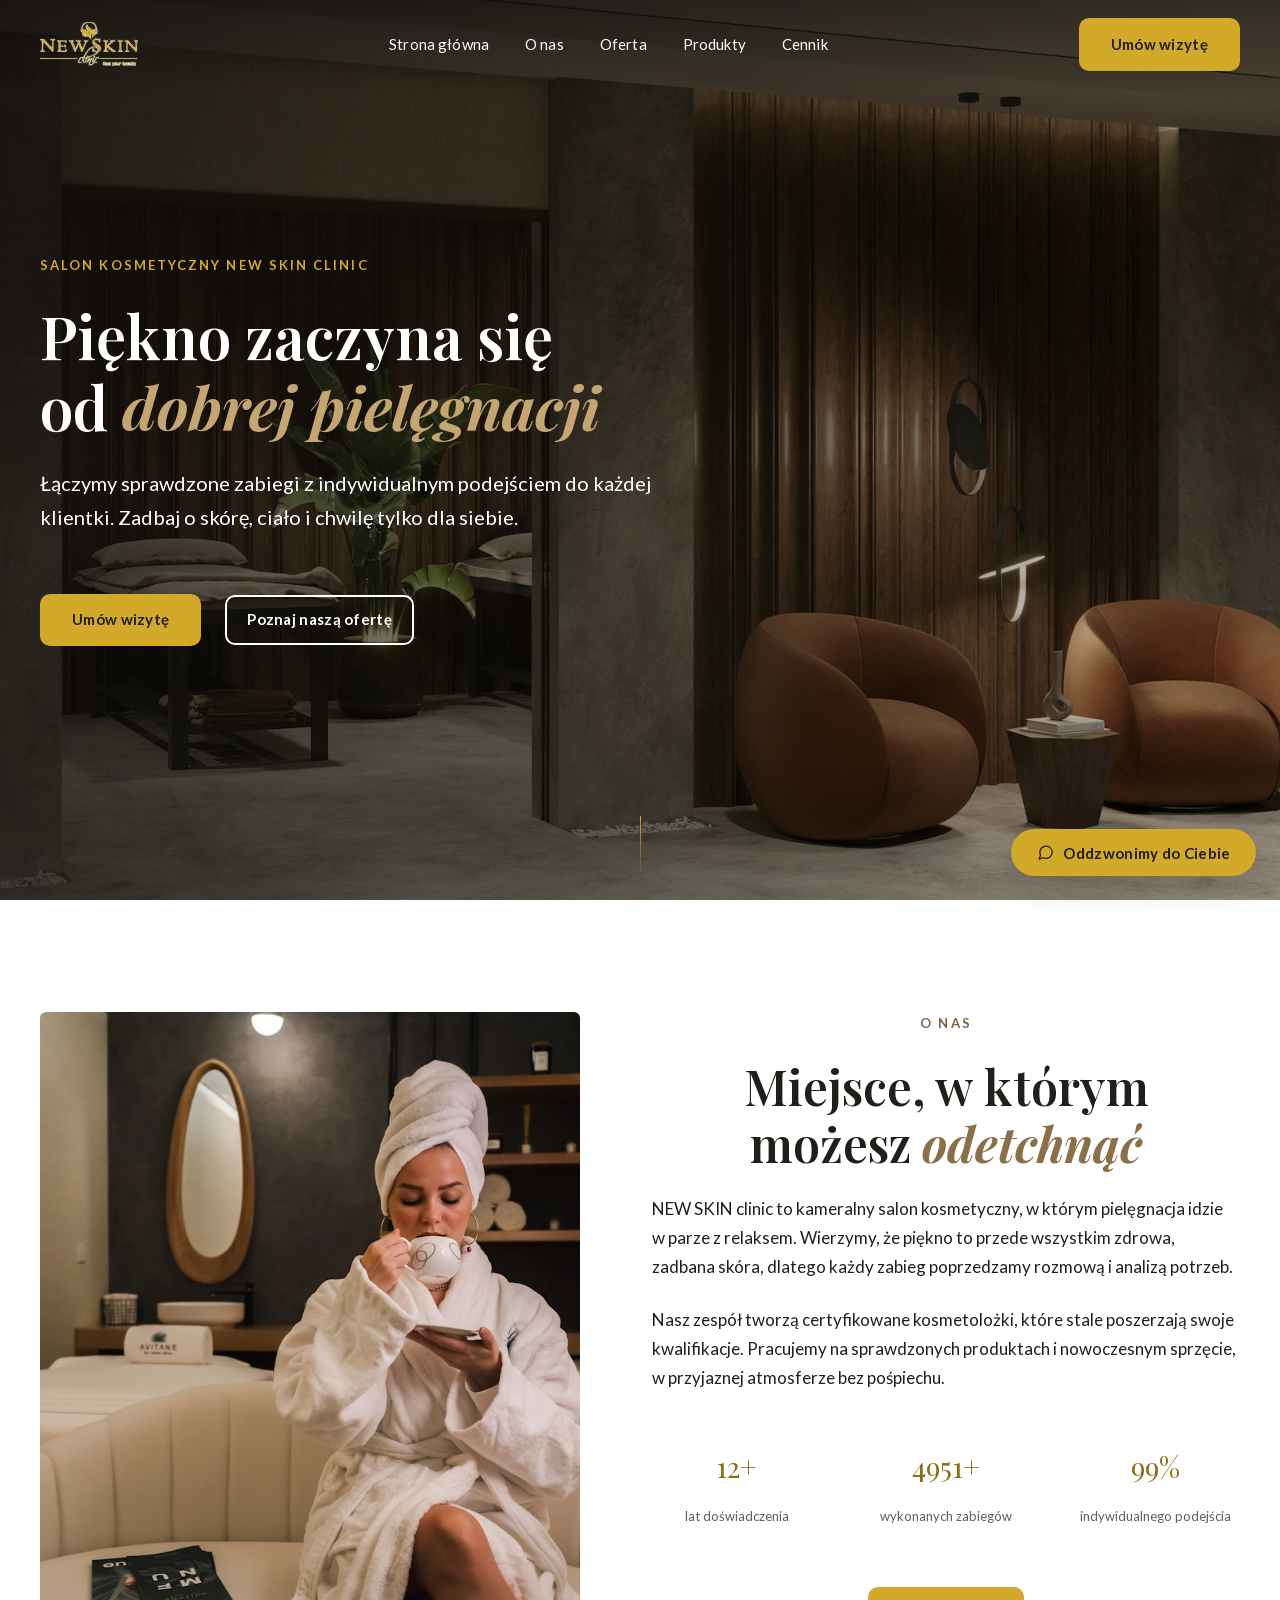
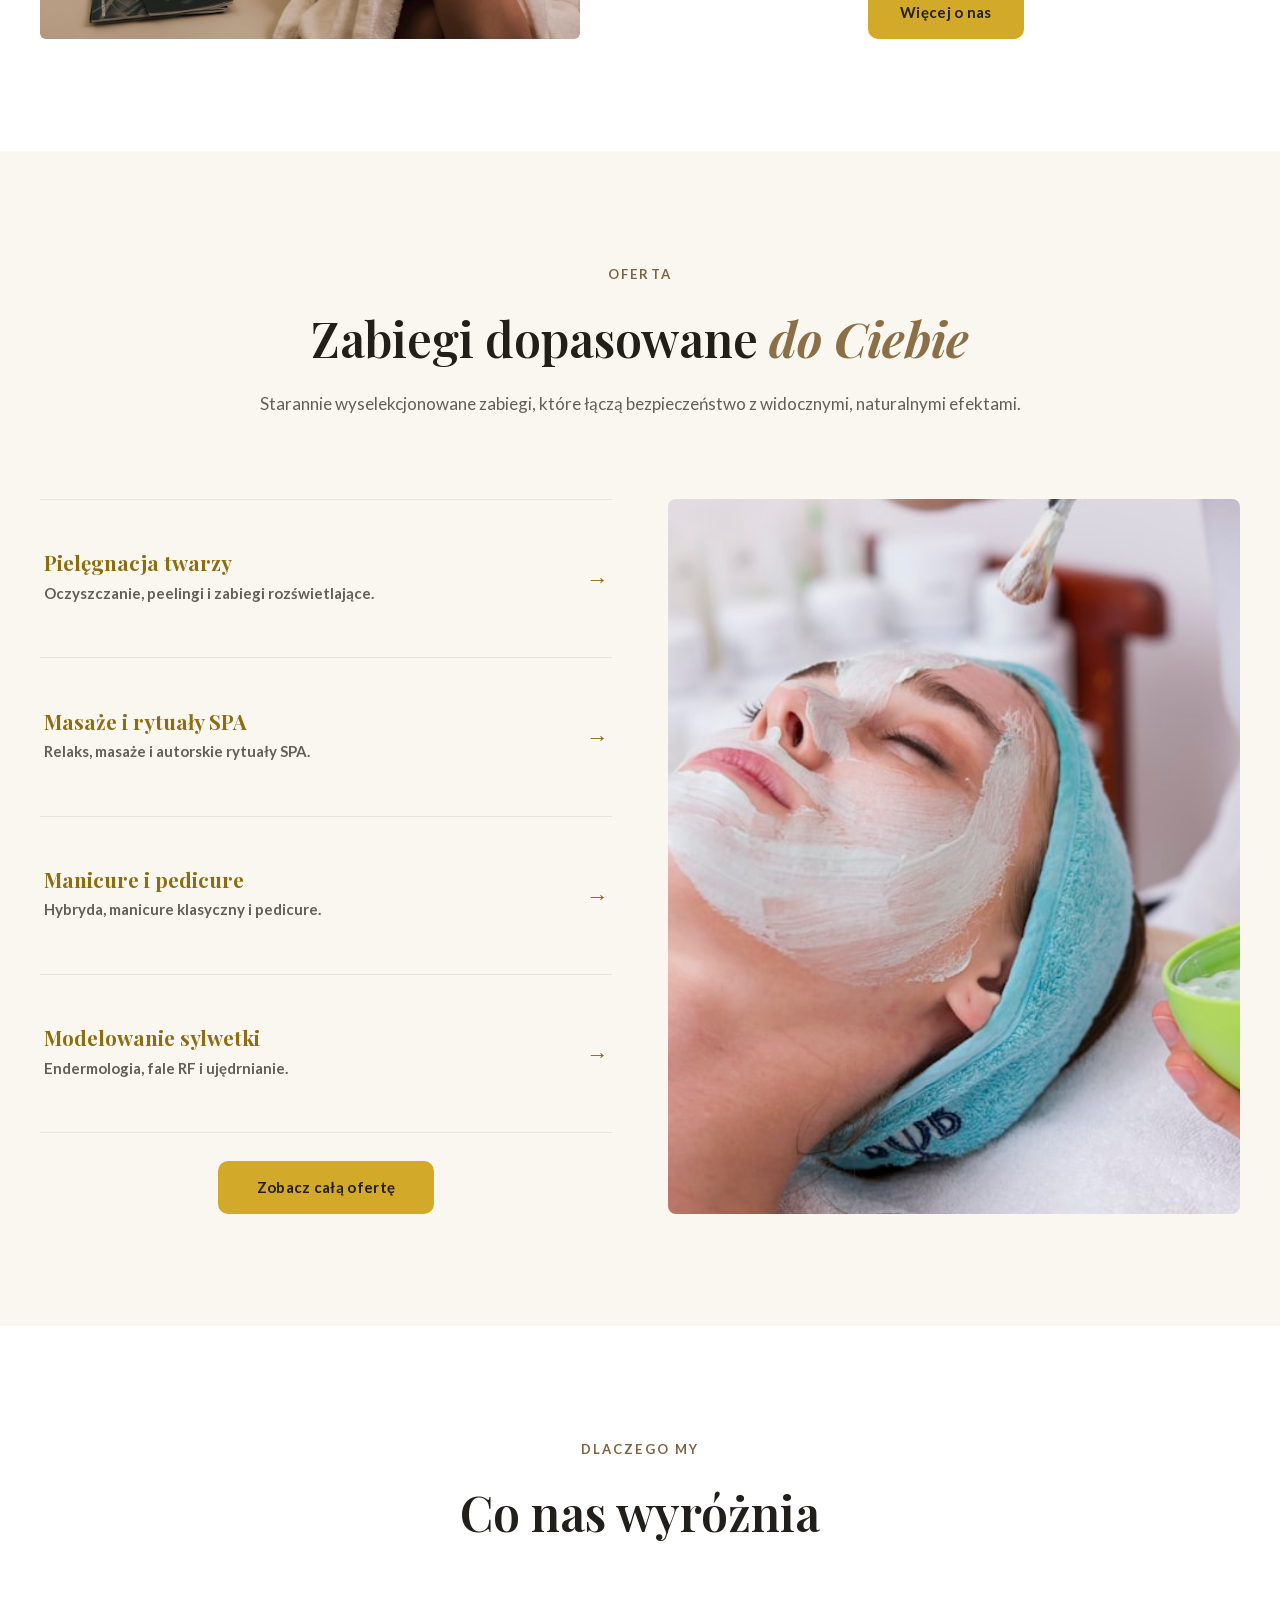
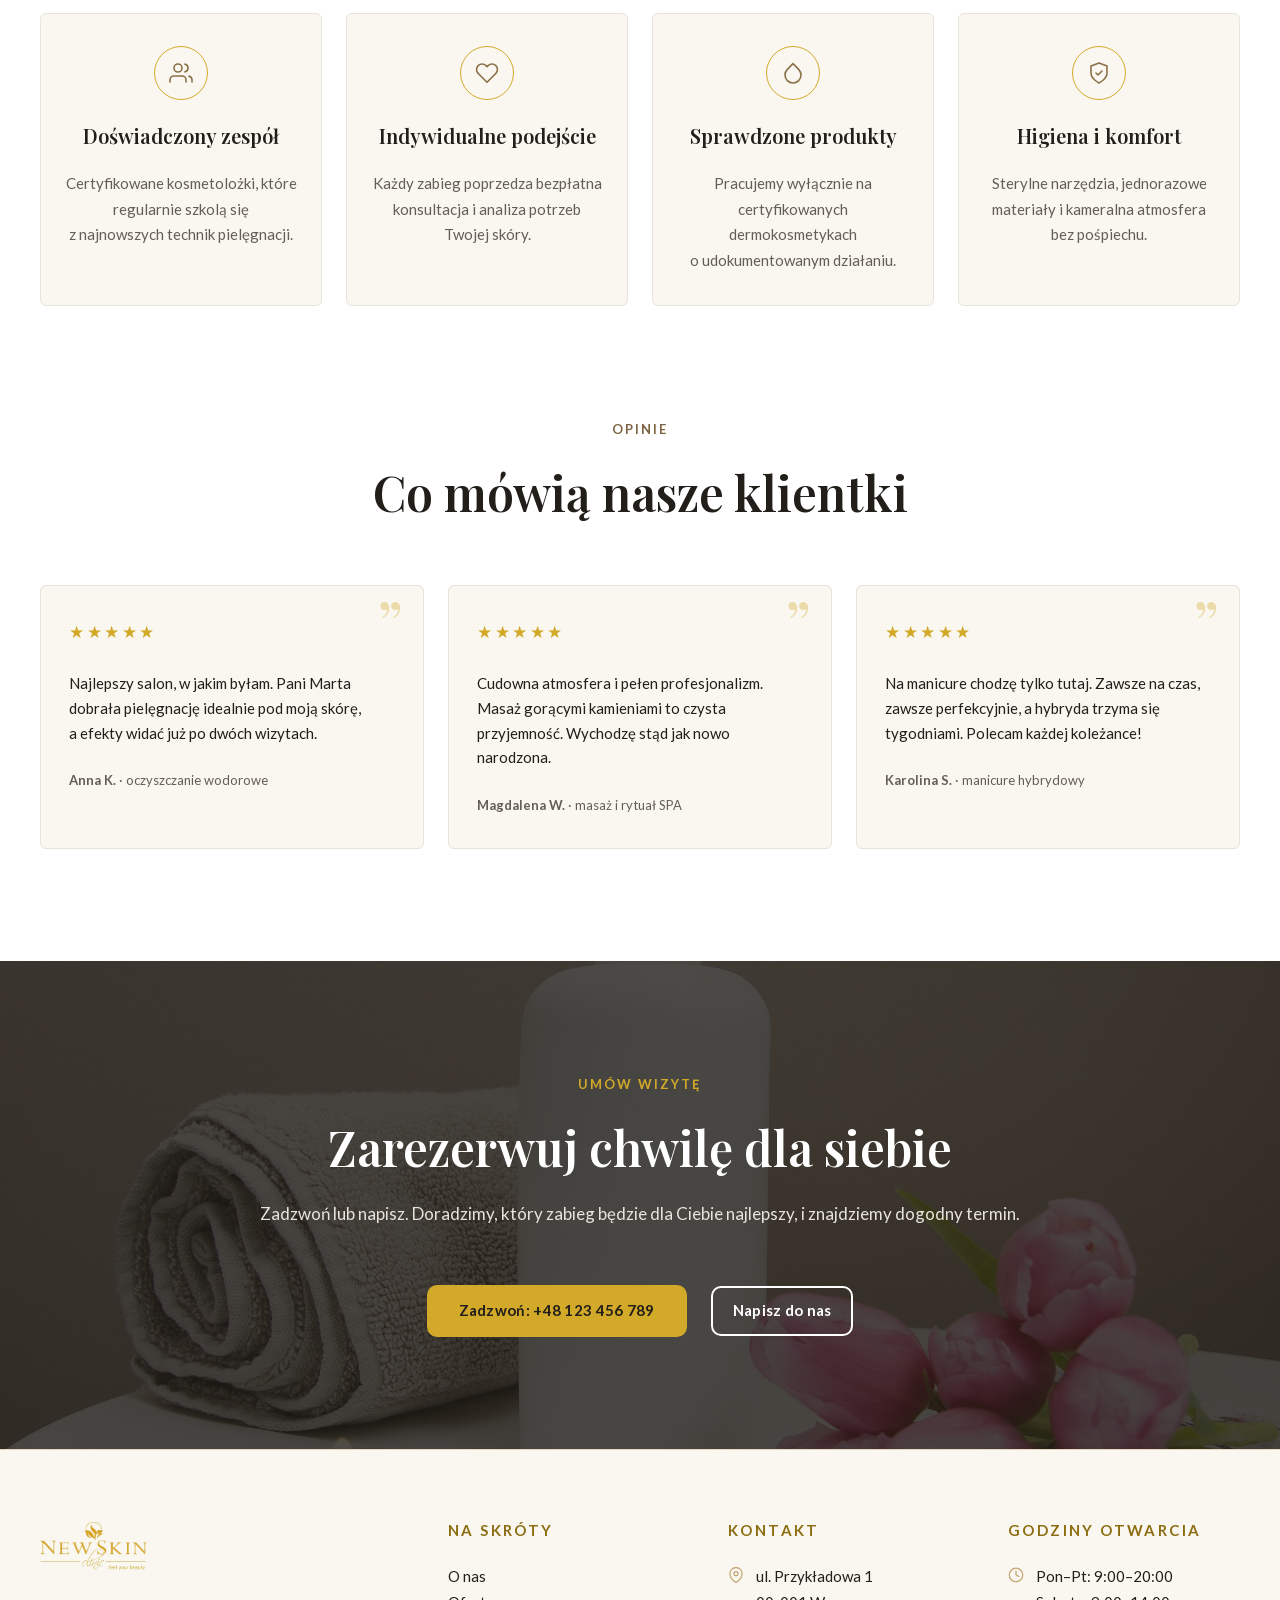
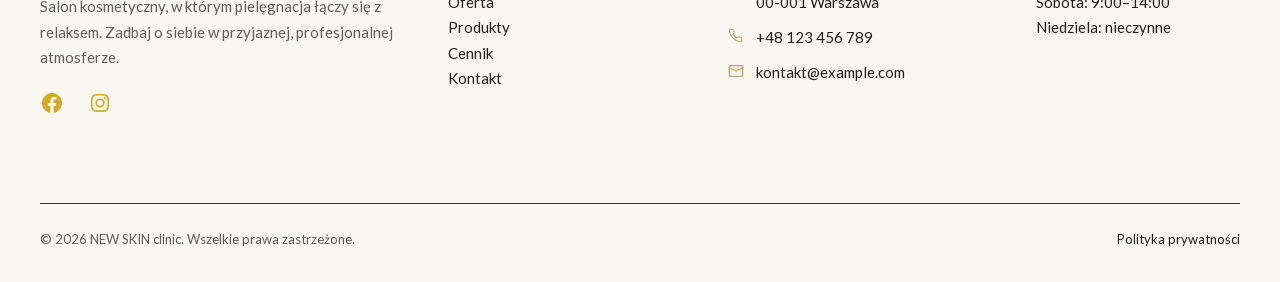
==== commit a7dc120e: "feat(demo): rebrand NEW SKIN + przebudowa oferty/produktów + uwagi klienta (#10–#20) Marka NEW SKIN " ====
--- a/index.html
+++ b/index.html
@@ -4,9 +4,9 @@
 	<meta charset="UTF-8" />
 	<meta name="viewport" content="width=device-width, initial-scale=1" />
 <meta name='robots' content='max-image-preview:large' />
-<title>Beauty Clinic</title>
-<link rel="alternate" type="application/rss+xml" title="Beauty Clinic &raquo; Kanał z wpisami" href="https://piorkowskikamil.github.io/beauty-clinic-demo/feed/" />
-<link rel="alternate" type="application/rss+xml" title="Beauty Clinic &raquo; Kanał z komentarzami" href="https://piorkowskikamil.github.io/beauty-clinic-demo/comments/feed/" />
+<title>NEW SKIN clinic</title>
+<link rel="alternate" type="application/rss+xml" title="NEW SKIN clinic &raquo; Kanał z wpisami" href="https://piorkowskikamil.github.io/beauty-clinic-demo/feed/" />
+<link rel="alternate" type="application/rss+xml" title="NEW SKIN clinic &raquo; Kanał z komentarzami" href="https://piorkowskikamil.github.io/beauty-clinic-demo/comments/feed/" />
 <link rel="alternate" title="oEmbed (JSON)" type="application/json+oembed" href="https://piorkowskikamil.github.io/beauty-clinic-demo/wp-json/oembed/1.0/embed?url=http%3A%2F%2Flocalhost%3A8090%2F" />
 <link rel="alternate" title="oEmbed (XML)" type="text/xml+oembed" href="https://piorkowskikamil.github.io/beauty-clinic-demo/wp-json/oembed/1.0/embed?url=http%3A%2F%2Flocalhost%3A8090%2F&#038;format=xml" />
 <style id="wp-img-auto-sizes-contain-inline-css">
@@ -137,7 +137,7 @@
 
 <a class="skip-link screen-reader-text" id="wp-skip-link" href="index.html#wp--skip-link--target">Przejdź do treści</a><div class="wp-site-blocks"><header class="wp-block-template-part">
 <div class="wp-block-group bc-site-header has-global-padding is-layout-constrained wp-container-core-group-is-layout-aa50a3a3 wp-block-group-is-layout-constrained" style="padding-top:1.125rem;padding-bottom:1.125rem">
-<div class="wp-block-group alignwide is-content-justification-space-between is-nowrap is-layout-flex wp-container-core-group-is-layout-c24ceac7 wp-block-group-is-layout-flex"><p class="bc-site-brand wp-block-site-title"><a href="index.html" target="_self" rel="home" aria-current="page">Beauty Clinic</a></p>
+<div class="wp-block-group alignwide is-content-justification-space-between is-nowrap is-layout-flex wp-container-core-group-is-layout-c24ceac7 wp-block-group-is-layout-flex"><p class="bc-site-brand wp-block-site-title"><a href="index.html" target="_self" rel="home" aria-current="page"><img class="bc-logo" src="wp-content/themes/beauty-clinic/assets/img/logo.png" alt="NEW SKIN clinic" /></a></p>
 
 <nav class="is-responsive items-justified-center wp-block-navigation is-content-justification-center is-layout-flex wp-container-core-navigation-is-layout-0caefaff wp-block-navigation-is-layout-flex" 
 		 data-wp-interactive="core/navigation" data-wp-context='{"overlayOpenedBy":{"click":false,"hover":false,"focus":false},"type":"overlay","roleAttribute":"","ariaLabel":"Menu"}'><button aria-haspopup="dialog" aria-label="Rozwiń menu" class="wp-block-navigation__responsive-container-open" 
@@ -164,7 +164,7 @@
 							<div class="wp-block-navigation__responsive-container-content" 
 				data-wp-watch="callbacks.focusFirstElement"
 			 id="modal-1-content">
-								<ul class="wp-block-navigation__container is-responsive items-justified-center wp-block-navigation"><li class="wp-block-navigation-item wp-block-navigation-link"><a class="wp-block-navigation-item__content"  href="o-nas/index.html"><span class="wp-block-navigation-item__label">O nas</span></a></li><li class="wp-block-navigation-item wp-block-navigation-link"><a class="wp-block-navigation-item__content"  href="oferta/index.html"><span class="wp-block-navigation-item__label">Oferta</span></a></li><li class="wp-block-navigation-item wp-block-navigation-link"><a class="wp-block-navigation-item__content"  href="produkty/index.html"><span class="wp-block-navigation-item__label">Produkty</span></a></li><li class="wp-block-navigation-item wp-block-navigation-link"><a class="wp-block-navigation-item__content"  href="cennik/index.html"><span class="wp-block-navigation-item__label">Cennik</span></a></li><li class="wp-block-navigation-item wp-block-navigation-link"><a class="wp-block-navigation-item__content"  href="kontakt/index.html"><span class="wp-block-navigation-item__label">Kontakt</span></a></li></ul>
+								<ul class="wp-block-navigation__container is-responsive items-justified-center wp-block-navigation"><li class="wp-block-navigation-item current-menu-item wp-block-navigation-link"><a class="wp-block-navigation-item__content"  href="index.html" aria-current="page"><span class="wp-block-navigation-item__label">Strona główna</span></a></li><li class="wp-block-navigation-item wp-block-navigation-link"><a class="wp-block-navigation-item__content"  href="o-nas/index.html"><span class="wp-block-navigation-item__label">O nas</span></a></li><li class="wp-block-navigation-item wp-block-navigation-link"><a class="wp-block-navigation-item__content"  href="oferta/index.html"><span class="wp-block-navigation-item__label">Oferta</span></a></li><li class="wp-block-navigation-item wp-block-navigation-link"><a class="wp-block-navigation-item__content"  href="produkty/index.html"><span class="wp-block-navigation-item__label">Produkty</span></a></li><li class="wp-block-navigation-item wp-block-navigation-link"><a class="wp-block-navigation-item__content"  href="cennik/index.html"><span class="wp-block-navigation-item__label">Cennik</span></a></li></ul>
 								
 							</div>
 						</div>
@@ -184,7 +184,7 @@
 <main id="wp--skip-link--target" class="wp-block-group has-global-padding is-layout-constrained wp-block-group-is-layout-constrained"><div class="entry-content alignfull wp-block-post-content has-global-padding is-layout-constrained wp-block-post-content-is-layout-constrained">
 <div class="wp-block-cover alignfull bc-hero" style="padding-top:var(--wp--preset--spacing--60);padding-bottom:var(--wp--preset--spacing--60);min-height:88vh;aspect-ratio:unset;"><span aria-hidden="true" class="wp-block-cover__background has-contrast-background-color has-background-dim-60 has-background-dim"></span><img decoding="async" class="wp-block-cover__image-background" alt="Wnętrze salonu kosmetycznego" src="wp-content/themes/beauty-clinic/assets/images/hero.jpg" data-object-fit="cover"/><div class="wp-block-cover__inner-container has-global-padding is-layout-constrained wp-container-core-cover-is-layout-2a728030 wp-block-cover-is-layout-constrained">
 <div class="wp-block-group alignwide has-global-padding is-content-justification-left is-layout-constrained wp-container-core-group-is-layout-bc828a83 wp-block-group-is-layout-constrained">
-<p class="bc-eyebrow has-primary-color has-text-color wp-block-paragraph">Salon kosmetyczny Beauty Clinic</p>
+<p class="bc-eyebrow has-primary-color has-text-color wp-block-paragraph">Salon kosmetyczny NEW SKIN clinic</p>
 
 
 
@@ -215,7 +215,7 @@
 <div class="wp-block-group alignfull has-global-padding is-layout-constrained wp-container-core-group-is-layout-2a728030 wp-block-group-is-layout-constrained" style="padding-top:var(--wp--preset--spacing--60);padding-bottom:var(--wp--preset--spacing--60)">
 <div class="wp-block-columns alignwide is-layout-flex wp-container-core-columns-is-layout-f54bbbf8 wp-block-columns-is-layout-flex">
 <div class="wp-block-column is-layout-flow wp-block-column-is-layout-flow" style="flex-basis:45%">
-<figure class="wp-block-image size-full bc-rounded bc-fill-img"><img decoding="async" src="wp-content/themes/beauty-clinic/assets/images/o-nas.jpg" alt="Klientka odpoczywająca w salonie Beauty Clinic"/></figure>
+<figure class="wp-block-image size-full bc-rounded bc-fill-img"><img decoding="async" src="wp-content/themes/beauty-clinic/assets/images/o-nas.jpg" alt="Klientka odpoczywająca w salonie NEW SKIN clinic"/></figure>
 </div>
 
 
@@ -229,7 +229,7 @@
 
 
 
-<p class="wp-block-paragraph">Beauty Clinic to kameralny salon kosmetyczny, w którym pielęgnacja idzie w parze z relaksem. Wierzymy, że piękno to przede wszystkim zdrowa, zadbana skóra, dlatego każdy zabieg poprzedzamy rozmową i analizą potrzeb.</p>
+<p class="wp-block-paragraph">NEW SKIN clinic to kameralny salon kosmetyczny, w którym pielęgnacja idzie w parze z relaksem. Wierzymy, że piękno to przede wszystkim zdrowa, zadbana skóra, dlatego każdy zabieg poprzedzamy rozmową i analizą potrzeb.</p>
 
 
 
@@ -303,115 +303,21 @@
 
 
 
-<div class="wp-block-columns alignwide is-layout-flex wp-container-core-columns-is-layout-65c4da3f wp-block-columns-is-layout-flex">
-<div class="wp-block-column is-layout-flow wp-block-column-is-layout-flow">
-<div class="wp-block-group bc-offer-card has-global-padding is-layout-constrained wp-block-group-is-layout-constrained">
-<h3 class="wp-block-heading has-x-large-font-size">Pielęgnacja twarzy</h3>
-
-
-
-<p class="has-muted-color has-text-color has-small-font-size wp-block-paragraph">Oczyszczanie wodorowe, peelingi chemiczne, mikrodermabrazja i zabiegi bankietowe. Pielęgnacja dobrana do potrzeb Twojej skóry.</p>
-
-
-
-<details class="wp-block-details bc-offer-details is-layout-flow wp-block-details-is-layout-flow"><summary>Przykładowe zabiegi i ceny</summary>
-<p class="bc-price-row has-small-font-size wp-block-paragraph">Oczyszczanie wodorowe <strong>180 zł</strong></p>
-
-
-
-<p class="bc-price-row has-small-font-size wp-block-paragraph">Peeling chemiczny <strong>150 zł</strong></p>
-
-
-
-<p class="bc-price-row has-small-font-size wp-block-paragraph">Zabieg bankietowy <strong>220 zł</strong></p>
-</details>
-</div>
-
-
-
-<div class="wp-block-group bc-offer-card has-global-padding is-layout-constrained wp-block-group-is-layout-constrained">
-<h3 class="wp-block-heading has-x-large-font-size">Manicure i pedicure</h3>
-
-
-
-<p class="has-muted-color has-text-color has-small-font-size wp-block-paragraph">Manicure hybrydowy, klasyczny i japoński oraz pedicure podologiczny. Zadbane dłonie i stopy przez cały rok.</p>
-
-
-
-<details class="wp-block-details bc-offer-details is-layout-flow wp-block-details-is-layout-flow"><summary>Przykładowe zabiegi i ceny</summary>
-<p class="bc-price-row has-small-font-size wp-block-paragraph">Manicure hybrydowy <strong>110 zł</strong></p>
-
-
-
-<p class="bc-price-row has-small-font-size wp-block-paragraph">Manicure klasyczny <strong>80 zł</strong></p>
-
-
-
-<p class="bc-price-row has-small-font-size wp-block-paragraph">Pedicure podologiczny <strong>160 zł</strong></p>
-</details>
-</div>
-</div>
-
-
-
-<div class="wp-block-column is-layout-flow wp-block-column-is-layout-flow">
-<div class="wp-block-group bc-offer-card has-global-padding is-layout-constrained wp-block-group-is-layout-constrained">
-<h3 class="wp-block-heading has-x-large-font-size">Masaże i rytuały SPA</h3>
-
-
-
-<p class="has-muted-color has-text-color has-small-font-size wp-block-paragraph">Masaż relaksacyjny, gorącymi kamieniami oraz autorskie rytuały pielęgnacyjne na ciało. Chwila wytchnienia, która realnie regeneruje.</p>
-
-
-
-<details class="wp-block-details bc-offer-details is-layout-flow wp-block-details-is-layout-flow"><summary>Przykładowe zabiegi i ceny</summary>
-<p class="bc-price-row has-small-font-size wp-block-paragraph">Masaż relaksacyjny pleców <strong>120 zł</strong></p>
-
-
-
-<p class="bc-price-row has-small-font-size wp-block-paragraph">Masaż całego ciała <strong>180 zł</strong></p>
-
-
-
-<p class="bc-price-row has-small-font-size wp-block-paragraph">Masaż gorącymi kamieniami <strong>200 zł</strong></p>
-</details>
-</div>
-
-
-
-<div class="wp-block-group bc-offer-card has-global-padding is-layout-constrained wp-block-group-is-layout-constrained">
-<h3 class="wp-block-heading has-x-large-font-size">Modelowanie sylwetki</h3>
-
-
-
-<p class="has-muted-color has-text-color has-small-font-size wp-block-paragraph">Endermomasaż, fale radiowe i liftingujące zabiegi ujędrniające. Skuteczne technologie wspierające smukłą sylwetkę i jędrną skórę.</p>
-
-
-
-<details class="wp-block-details bc-offer-details is-layout-flow wp-block-details-is-layout-flow"><summary>Przykładowe zabiegi i ceny</summary>
-<p class="bc-price-row has-small-font-size wp-block-paragraph">Endermomasaż <strong>180 zł</strong></p>
-
-
-
-<p class="bc-price-row has-small-font-size wp-block-paragraph">Fale radiowe RF <strong>220 zł</strong></p>
-
-
-
-<p class="bc-price-row has-small-font-size wp-block-paragraph">Zabieg ujędrniający na ciało <strong>200 zł</strong></p>
-</details>
-</div>
-</div>
-</div>
-
-
-
-<div style="height:2rem" aria-hidden="true" class="wp-block-spacer"></div>
-
-
-
-<div class="wp-block-buttons is-content-justification-center is-layout-flex wp-container-core-buttons-is-layout-20959078 wp-block-buttons-is-layout-flex">
-<div class="wp-block-button"><a class="wp-block-button__link wp-element-button" href="oferta/index.html">Zobacz pełną ofertę</a></div>
-</div>
+<div class="alignwide bc-treat-feature">
+<figure class="bc-treat-feature-img"><img loading="lazy" decoding="async" src="wp-content/themes/beauty-clinic/assets/images/zabieg-twarz.jpg" alt="Zabieg pielęgnacyjny w gabinecie NEW SKIN clinic"/></figure>
+<div class="bc-treat-list">
+<ul class="bc-treat-ul">
+<li><a href="oferta/index.html#pielegnacja-twarzy"><span class="bc-treat-text"><span class="bc-treat-name">Pielęgnacja twarzy</span><span class="bc-treat-desc">Oczyszczanie, peelingi i zabiegi rozświetlające.</span></span><span class="bc-treat-arrow" aria-hidden="true">→</span></a></li>
+<li><a href="oferta/index.html#masaze-i-rytualy-spa"><span class="bc-treat-text"><span class="bc-treat-name">Masaże i rytuały SPA</span><span class="bc-treat-desc">Relaks, masaże i autorskie rytuały SPA.</span></span><span class="bc-treat-arrow" aria-hidden="true">→</span></a></li>
+<li><a href="oferta/index.html#manicure-i-pedicure"><span class="bc-treat-text"><span class="bc-treat-name">Manicure i pedicure</span><span class="bc-treat-desc">Hybryda, manicure klasyczny i pedicure.</span></span><span class="bc-treat-arrow" aria-hidden="true">→</span></a></li>
+<li><a href="oferta/index.html#modelowanie-sylwetki"><span class="bc-treat-text"><span class="bc-treat-name">Modelowanie sylwetki</span><span class="bc-treat-desc">Endermologia, fale RF i ujędrnianie.</span></span><span class="bc-treat-arrow" aria-hidden="true">→</span></a></li>
+</ul>
+<div class="wp-block-buttons is-layout-flex wp-block-buttons-is-layout-flex"><div class="wp-block-button bc-offer-more"><a class="wp-block-button__link wp-element-button" href="oferta/index.html">Zobacz całą ofertę</a></div></div>
+</div>
+</div>
+
+
+
 </div>
 
 
@@ -591,10 +497,10 @@
 
 
 <footer class="wp-block-template-part">
-<div class="wp-block-group alignfull bc-site-footer has-base-color has-contrast-background-color has-text-color has-background has-global-padding is-layout-constrained wp-container-core-group-is-layout-6722ca0f wp-block-group-is-layout-constrained" style="padding-top:var(--wp--preset--spacing--50);padding-bottom:var(--wp--preset--spacing--40)">
+<div class="wp-block-group alignfull bc-site-footer has-contrast-color has-cream-background-color has-text-color has-background has-global-padding is-layout-constrained wp-container-core-group-is-layout-6722ca0f wp-block-group-is-layout-constrained" style="padding-top:var(--wp--preset--spacing--50);padding-bottom:var(--wp--preset--spacing--40)">
 <div class="wp-block-columns alignwide is-layout-flex wp-container-core-columns-is-layout-86559df1 wp-block-columns-is-layout-flex">
 <div class="wp-block-column is-layout-flow wp-block-column-is-layout-flow" style="flex-basis:30%">
-<h2 class="wp-block-heading has-base-color has-text-color has-x-large-font-size" style="font-weight:700">Beauty Clinic</h2>
+<h2 class="wp-block-heading has-base-color has-text-color has-x-large-font-size" style="font-weight:700"><a href="index.html" aria-label="NEW SKIN clinic — strona główna"><img class="bc-footer-logo" src="wp-content/themes/beauty-clinic/assets/img/logo.png" alt="NEW SKIN clinic" /></a></h2>
 
 
 
@@ -642,7 +548,7 @@
 
 
 
-<p class="bc-ico bc-ico-pin has-small-font-size wp-block-paragraph">ul. Przykładowa 1<br>00-001 Warszawa</p>
+<p class="bc-ico bc-ico-pin has-small-font-size wp-block-paragraph"><a href="kontakt/index.html#mapa">ul. Przykładowa 1<br>00-001 Warszawa</a></p>
 
 
 
@@ -671,7 +577,7 @@
 
 
 <div class="wp-block-group alignwide is-content-justification-space-between is-layout-flex wp-container-core-group-is-layout-dc17e807 wp-block-group-is-layout-flex" style="border-top-color:#3a362e;border-top-width:1px;padding-top:1.5rem">
-<p class="has-sand-color has-text-color has-x-small-font-size wp-block-paragraph">© 2026 Beauty Clinic. Wszelkie prawa zastrzeżone.</p>
+<p class="has-sand-color has-text-color has-x-small-font-size wp-block-paragraph">© 2026 NEW SKIN clinic. Wszelkie prawa zastrzeżone.</p>
 
 
 
--- a/wp-content/themes/beauty-clinic/assets/css/custom.css
+++ b/wp-content/themes/beauty-clinic/assets/css/custom.css
@@ -53,14 +53,23 @@
 
 /* Zdjęcia sekcji na stronie Oferta (zigzag 2-kol, lazy-load) nie miały rezerwacji
    wysokości — figura zwijała się do ~29px zanim lazy-load wczytał obraz, więc
-   zdjęcie wyglądało na brakujące. Rezerwujemy proporcje 3:2 (pliki 900×600), by
+   zdjęcie wyglądało na brakujące. Rezerwujemy proporcje 4:3 (pliki 900×600), by
    miejsce było trzymane i obraz wczytał się płynnie. Selektor celuje wyłącznie w
    zdjęcia sekcji oferty: home „O nas" ma .bc-fill-img, zdjęcia zespołu .bc-portrait. */
-figure.wp-block-image.bc-rounded:not(.bc-fill-img):not(.bc-portrait) img {
-	aspect-ratio: 3 / 2;
+figure.wp-block-image.bc-rounded:not(.bc-fill-img):not(.bc-portrait):not(.bc-product-photo):not(.alignwide) img {
+	aspect-ratio: 4 / 3; /* R10: oferta — zdjęcie wyższe niż kolumna tekstu (alignwide=baner produktów trzyma 21/9) */
 	width: 100%;
 	height: auto;
 	object-fit: cover;
+}
+
+/* Zdjęcie produktu na podstronie: pełny produkt w naturalnych proporcjach,
+   bez kadrowania 3:2 jak banery oferty (R7 — user: „ucina zdjęcie"). */
+figure.wp-block-image.bc-product-photo img {
+	width: 100%;
+	height: auto;
+	aspect-ratio: auto;
+	object-fit: contain;
 }
 
 /* Nazwa salonu w nagłówku — serif, bez podkreślenia */
@@ -113,62 +122,6 @@
    :has celuje wyłącznie w wiersz statystyk (bezpośrednie dziecko .bc-stat). */
 .wp-block-columns:has(> .wp-block-column > .bc-card-icon.bc-stat) {
 	text-align: center;
-}
-
-/* ---------- Karty oferty (siatka 2×2 na kremowym tle) ---------- */
-
-.bc-offer-card {
-	background: var(--wp--preset--color--base);
-	border: 1px solid var(--wp--preset--color--sand);
-	border-radius: 8px;
-	padding: 1.75rem;
-}
-
-/* Odstęp między dwiema kartami ułożonymi w jednej kolumnie */
-.wp-block-column > .bc-offer-card + .bc-offer-card {
-	margin-top: 1.5rem;
-}
-
-/* Rozwijana lista zabiegów i cen wewnątrz karty */
-.bc-offer-details {
-	border-top: 1px solid var(--wp--preset--color--sand);
-	margin-top: 1.25rem;
-	padding-top: 1rem;
-}
-
-.bc-offer-details summary {
-	font-weight: 700;
-	font-size: var(--wp--preset--font-size--x-small);
-	letter-spacing: 0.08em;
-	text-transform: uppercase;
-	color: var(--wp--preset--color--primary-dark);
-	cursor: pointer;
-	list-style: none;
-	position: relative;
-	padding-right: 2rem;
-}
-
-.bc-offer-details summary::-webkit-details-marker {
-	display: none;
-}
-
-.bc-offer-details summary::after {
-	content: "+";
-	position: absolute;
-	right: 0;
-	top: 50%;
-	transform: translateY(-50%);
-	font-size: 1.25rem;
-	font-weight: 300;
-	color: var(--wp--preset--color--primary);
-}
-
-.bc-offer-details[open] summary::after {
-	content: "−";
-}
-
-.bc-offer-details > :not(summary) {
-	margin-top: 0.5rem;
 }
 
 /* ---------- Opinie klientek ---------- */
@@ -334,9 +287,10 @@
 	border-top: 1px solid rgba(197, 165, 114, 0.4);
 }
 
-/* Stopka: stonowane linki — bez podkreślenia, podświetlenie przez fade */
+/* Stopka: stonowane linki — bez podkreślenia, podświetlenie przez fade.
+   Kolor ink (--contrast): stopka jest kremowa; --base (białe) z ciemnej stopki było niewidoczne. */
 .bc-site-footer a {
-	color: var(--wp--preset--color--base);
+	color: var(--wp--preset--color--contrast);
 	text-decoration: none;
 	transition: color 0.25s ease;
 }
@@ -552,7 +506,7 @@
 	background: var(--wp--preset--color--base);
 	border: 1px solid var(--wp--preset--color--sand);
 	border-radius: 8px;
-	padding: 1.4rem 1.75rem;
+	padding: 0;
 	transition: border-color 0.2s ease, box-shadow 0.2s ease;
 }
 
@@ -561,12 +515,12 @@
 	box-shadow: 0 8px 24px rgba(34, 31, 26, 0.06);
 }
 
+/* summary niesie cały padding boxa → klikalny jest CAŁY box, nie tylko tytuł (R6) */
 .bc-zasada summary {
 	cursor: pointer;
 	list-style: none;
 	position: relative;
-	padding-left: 2.6rem;
-	padding-right: 2.5rem;
+	padding: 1.4rem 4.25rem 1.4rem 4.35rem;
 	font-weight: 700;
 	font-size: 1.05rem;
 	color: var(--wp--preset--color--contrast);
@@ -580,7 +534,7 @@
 .bc-zasada summary::before {
 	content: "";
 	position: absolute;
-	left: 0;
+	left: 1.75rem;
 	top: 50%;
 	transform: translateY(-50%);
 	width: 1.6rem;
@@ -594,7 +548,7 @@
 .bc-zasada summary::after {
 	content: "+";
 	position: absolute;
-	right: 0;
+	right: 1.75rem;
 	top: 50%;
 	transform: translateY(-50%);
 	font-size: 1.4rem;
@@ -608,8 +562,8 @@
 
 /* Rozwinięta treść wyrównana do tytułu (za ikoną) */
 .bc-zasada > :not(summary) {
-	margin-top: 0.75rem;
-	padding-left: 2.6rem;
+	margin-top: 0;
+	padding: 0 1.75rem 1.4rem 4.35rem;
 }
 
 .bc-zasada--shield summary::before {
@@ -808,7 +762,6 @@
 /* Wymaga :has(); bez wsparcia karty pojawiają się razem z sekcją */
 .bc-reveal .wp-block-column:has(> .bc-card),
 .bc-reveal .wp-block-column:has(> .bc-testimonial),
-.bc-reveal .wp-block-column:has(> .bc-offer-card),
 .bc-reveal .bc-zasada {
 	opacity: 0;
 	transform: translateY(24px);
@@ -817,7 +770,6 @@
 
 .bc-reveal.bc-visible .wp-block-column:has(> .bc-card),
 .bc-reveal.bc-visible .wp-block-column:has(> .bc-testimonial),
-.bc-reveal.bc-visible .wp-block-column:has(> .bc-offer-card),
 .bc-reveal.bc-visible .bc-zasada {
 	opacity: 1;
 	transform: none;
@@ -1160,14 +1112,12 @@
 	}
 }
 
-.bc-zasada[open] > :not(summary),
-.bc-offer-details[open] > :not(summary) {
+.bc-zasada[open] > :not(summary) {
 	animation: bc-acc-fade 0.35s ease 0.08s both;
 }
 
 @media (prefers-reduced-motion: reduce) {
-	.bc-zasada[open] > :not(summary),
-	.bc-offer-details[open] > :not(summary) {
+	.bc-zasada[open] > :not(summary) {
 		animation: none;
 	}
 }
@@ -1567,17 +1517,129 @@
 		order: -1;
 	}
 
-	/* #7/#8/#9 Oferta: wiersz ceny przestaje być flex-rzędem (powodował
-	   poziomą przewijankę na wąskim) — nazwa+opis płyną tekstem,
-	   cena dobita na własnej linii po prawej */
+	/* #7/#8/#9 Oferta: na wąskim flex-rząd powodował poziomą przewijankę.
+	   Cena (ostatni <strong>) PŁYWA w prawo — siedzi w JEDNEJ linii z opisem
+	   (górny-prawy róg), a opis zawija się obok/poniżej. flow-root domyka float,
+	   żeby nie wchodził na następny wiersz. (padding-left/nowrap z reguły bazowej.) */
 	.bc-price-row {
-		display: block;
+		display: flow-root;
 	}
 	.bc-price-row strong:last-child {
-		display: block;
-		margin-left: 0;
-		padding-left: 0;
-		margin-top: 0.35rem;
-		text-align: right;
-	}
-}
+		float: right;
+	}
+
+	/* Odstęp między sekcjami oferty na mobile za duży (4rem ≈ 64px) — zmniejszamy
+	   do 2rem. Tylko Oferta (page-id-7); na desktopie zostaje 4rem. */
+	body.page-id-7 .wp-block-spacer[style*="height:4rem"] {
+		height: 2rem !important;
+	}
+}
+
+/* ==========================================================================
+   NEW SKIN — uwagi klienta 2026-06-16 (na czystej bazie GitHub).
+   ZŁOTO z logo (#d3a929) NACZELNE, mięta (#6f9c8b) POMOCNICZA (akcent + hover).
+   Baza ma już jasny nagłówek i złote ceny — tu: paleta, logo, hover→mięta,
+   stopka NIE-czarna. Override na końcu = wygrywa kaskadę, łatwy revert.
+   ========================================================================== */
+:root {
+  --wp--preset--color--primary: #d3a929;        /* złoto z logo NEW SKIN */
+  --wp--preset--color--primary-dark: #8c6d12;   /* ciemniejsze złoto do TEKSTU (AA 4.55:1 na kremie) */
+  --wp--preset--color--secondary: #6f9c8b;      /* mięta stonowana — rola: akcent + hover */
+}
+
+/* Logo w headerze (zastępuje tekst marki) — bez sizingu renderowałoby się w pełnym rozmiarze */
+.bc-logo { height: 2.75rem; width: auto; display: block; }
+@media (max-width: 600px) { .bc-logo { height: 2.4rem; } }
+
+/* HOVER = MIĘTA. Złoto prowadzi statycznie; mięta to język interakcji (baza hover'owała w złoto). */
+.bc-site-brand a:hover,
+.bc-site-header .wp-block-navigation a:hover,
+.bc-site-header .wp-block-navigation a:focus-visible,
+body.home .bc-site-header:not(.bc-header-solid) .wp-block-navigation a:hover,
+body.home .bc-site-header:not(.bc-header-solid) .wp-block-navigation a:focus,
+.entry-content a:where(:not(.wp-element-button)):hover,
+.bc-site-footer a:hover,
+.bc-cb-alt a:hover {
+  color: var(--wp--preset--color--secondary);
+}
+
+/* Złote przyciski → podświetlenie tłem MIĘTOWYM na hover (życzenie klienta) */
+:root :where(.wp-element-button:hover, .wp-block-button__link:hover),
+.wpcf7 input[type="submit"]:hover,
+.wpcf7 input[type="submit"]:focus,
+.bc-cb-fab:hover,
+.bc-cb-fab:focus-visible {
+  background-color: var(--wp--preset--color--secondary);
+  color: var(--wp--preset--color--contrast);
+  border-color: var(--wp--preset--color--secondary);
+}
+
+/* Przyciski konturowe: hover → mięta */
+.is-style-outline .wp-block-button__link:hover,
+.is-style-outline .wp-block-button__link:focus {
+  border-color: var(--wp--preset--color--secondary);
+  color: var(--wp--preset--color--secondary);
+}
+
+/* Stopka JASNA/ciepła (krem — tło+tekst zmienione klasą HTML has-cream/has-contrast).
+   Marka/opis/copyright/social mają WŁASNE has-base-color (białe !important) z ciemnej stopki
+   → na kremie niewidoczne; bijemy je tą samą bronią. Nadtytuły złote, ikony ciemne. */
+.bc-site-footer { color: var(--wp--preset--color--contrast); }
+.bc-site-footer .has-base-color { color: var(--wp--preset--color--contrast) !important; }
+.bc-site-footer .bc-eyebrow { color: var(--wp--preset--color--primary-dark); }
+.bc-site-footer .bc-ico::before { filter: none; }
+.bc-site-footer .wp-block-social-links,
+.bc-site-footer .wp-social-link .wp-block-social-link-anchor { color: var(--wp--preset--color--contrast); }
+/* Opis marki + copyright mają has-sand-color (jasny piasek, !important) → na kremie 1.19:1.
+   Na muted (#635f57 ≈ 6:1 na kremie) — czytelne, ale stonowane jak tekst drugorzędny.
+   (Linki stopki naprawione u źródła: .bc-site-footer a → --contrast.) */
+.bc-site-footer .has-sand-color { color: var(--wp--preset--color--muted) !important; }
+
+/* --- STRUKTURA (uwagi 2026-06-16): karty home „Zobacz więcej", opisy Oferty, linki Produktów --- */
+/* „Zobacz więcej" — bardziej obszerny przycisk (życzenie klienta) */
+.bc-offer-more { margin-top: 1.25rem; }
+.bc-offer-more .wp-block-button__link { padding: 0.85rem 2.4rem; font-size: var(--wp--preset--font-size--small); font-weight: 700; }
+/* Oferta: obszerny opis + adnotacja ceny (pełne ceny w cenniku) */
+.bc-offer-desc { line-height: 1.7; margin-bottom: 1rem; }
+.bc-offer-price-note { font-size: var(--wp--preset--font-size--small); color: var(--wp--preset--color--muted); text-align: center; } /* R9: wyśrodkuj „Zabiegi od…" */
+.bc-offer-price-note strong { color: var(--wp--preset--color--primary-dark); }
+/* „Zabiegi dopasowane do Ciebie": duże zdjęcie + lista zabiegów z opisami.
+   Lista wypełnia DOKŁADNIE wysokość zdjęcia (stretch + pozycje flex:1 rozkładają się równo). */
+.bc-treat-feature { display: grid; grid-template-columns: 1fr 1fr; gap: 3.5rem; }
+.bc-treat-feature-img { margin: 0; order: 2; } /* R2: zdjęcie na prawo, lista na lewo */
+.bc-treat-feature-img img { display: block; width: 100%; height: 100%; aspect-ratio: 4 / 5; object-fit: cover; border-radius: 8px; }
+.bc-treat-list { display: flex; flex-direction: column; }
+.bc-treat-ul { list-style: none; margin: 0; padding: 0; flex: 1 1 auto; display: flex; flex-direction: column; }
+.bc-treat-ul li { flex: 1 1 0; display: flex; border-bottom: 1px solid var(--wp--preset--color--sand); }
+.bc-treat-ul li:first-child { border-top: 1px solid var(--wp--preset--color--sand); }
+.bc-treat-ul a { flex: 1; display: flex; align-items: center; justify-content: space-between; gap: 1rem; padding: 0.5rem 0.25rem;
+	color: var(--wp--preset--color--contrast); text-decoration: none; transition: color 0.2s ease; }
+.bc-treat-text { display: flex; flex-direction: column; gap: 0.3rem; }
+.bc-treat-name { font-family: var(--wp--preset--font-family--heading); font-size: clamp(1.15rem, 1.6vw, 1.45rem); line-height: 1.2; color: var(--wp--preset--color--primary-dark); } /* R3: nazwy zabiegów złote (AA na kremie) */
+.bc-treat-desc { font-family: var(--wp--preset--font-family--body); font-size: var(--wp--preset--font-size--small); color: var(--wp--preset--color--muted); }
+.bc-treat-arrow { color: var(--wp--preset--color--primary-dark); font-size: 1.3em; flex: none; }
+.bc-treat-ul a:hover .bc-treat-name, .bc-treat-ul a:hover .bc-treat-arrow { color: var(--wp--preset--color--secondary); }
+.bc-treat-list .wp-block-buttons { justify-content: center; } /* R8: wyśrodkuj przycisk „Zobacz całą ofertę" */
+.bc-treat-list .bc-offer-more { margin-top: 1.75rem; }
+@media (max-width: 781px) {
+	.bc-treat-feature { grid-template-columns: 1fr; gap: 1.75rem; }
+	.bc-treat-feature-img { order: 0; } /* mobile: zdjęcie znów na górze */
+	.bc-treat-feature-img img { aspect-ratio: 4 / 3; height: auto; }
+	.bc-treat-ul li { flex: 0 0 auto; }
+	.bc-treat-ul a { padding: 1.1rem 0.25rem; }
+}
+/* Produkty: kafelki równej wysokości; cena + „Dowiedz się więcej" dociśnięte do dołu (równa linia we wszystkich). */
+.bc-product-grid .bc-card { display: flex; flex-direction: column; height: 100%; position: relative; transition: transform 0.2s ease, box-shadow 0.2s ease; }
+.bc-product-grid .bc-card-icon { margin-top: auto; }
+/* Cały kafelek klikalny → podstrona produktu (stretched-link: jeden realny <a>, dostępny klawiaturowo). */
+.bc-product-grid .bc-card:hover { transform: translateY(-3px); box-shadow: 0 10px 28px rgba(34, 31, 26, 0.10); }
+.bc-product-grid .bc-product-more a::after { content: ""; position: absolute; inset: 0; }
+@media (prefers-reduced-motion: reduce) { .bc-product-grid .bc-card:hover { transform: none; } }
+/* Logo w stopce (zamiast tekstu „NEW SKIN clinic") */
+.bc-footer-logo { height: 3rem; width: auto; display: block; }
+/* Produkty: link „Dowiedz się więcej" → kotwica w Ofercie */
+.bc-product-more { margin-top: 0.75rem; }
+.bc-product-more a { color: var(--wp--preset--color--primary-dark); font-weight: 700; text-decoration: none; }
+
+/* Kotwice kategorii Oferty: odsłaniaj pod sticky-header (klik „Zobacz więcej") */
+h2[id], #mapa { scroll-margin-top: 6rem; } /* R4: kotwica mapy nie chowa się pod sticky-header */
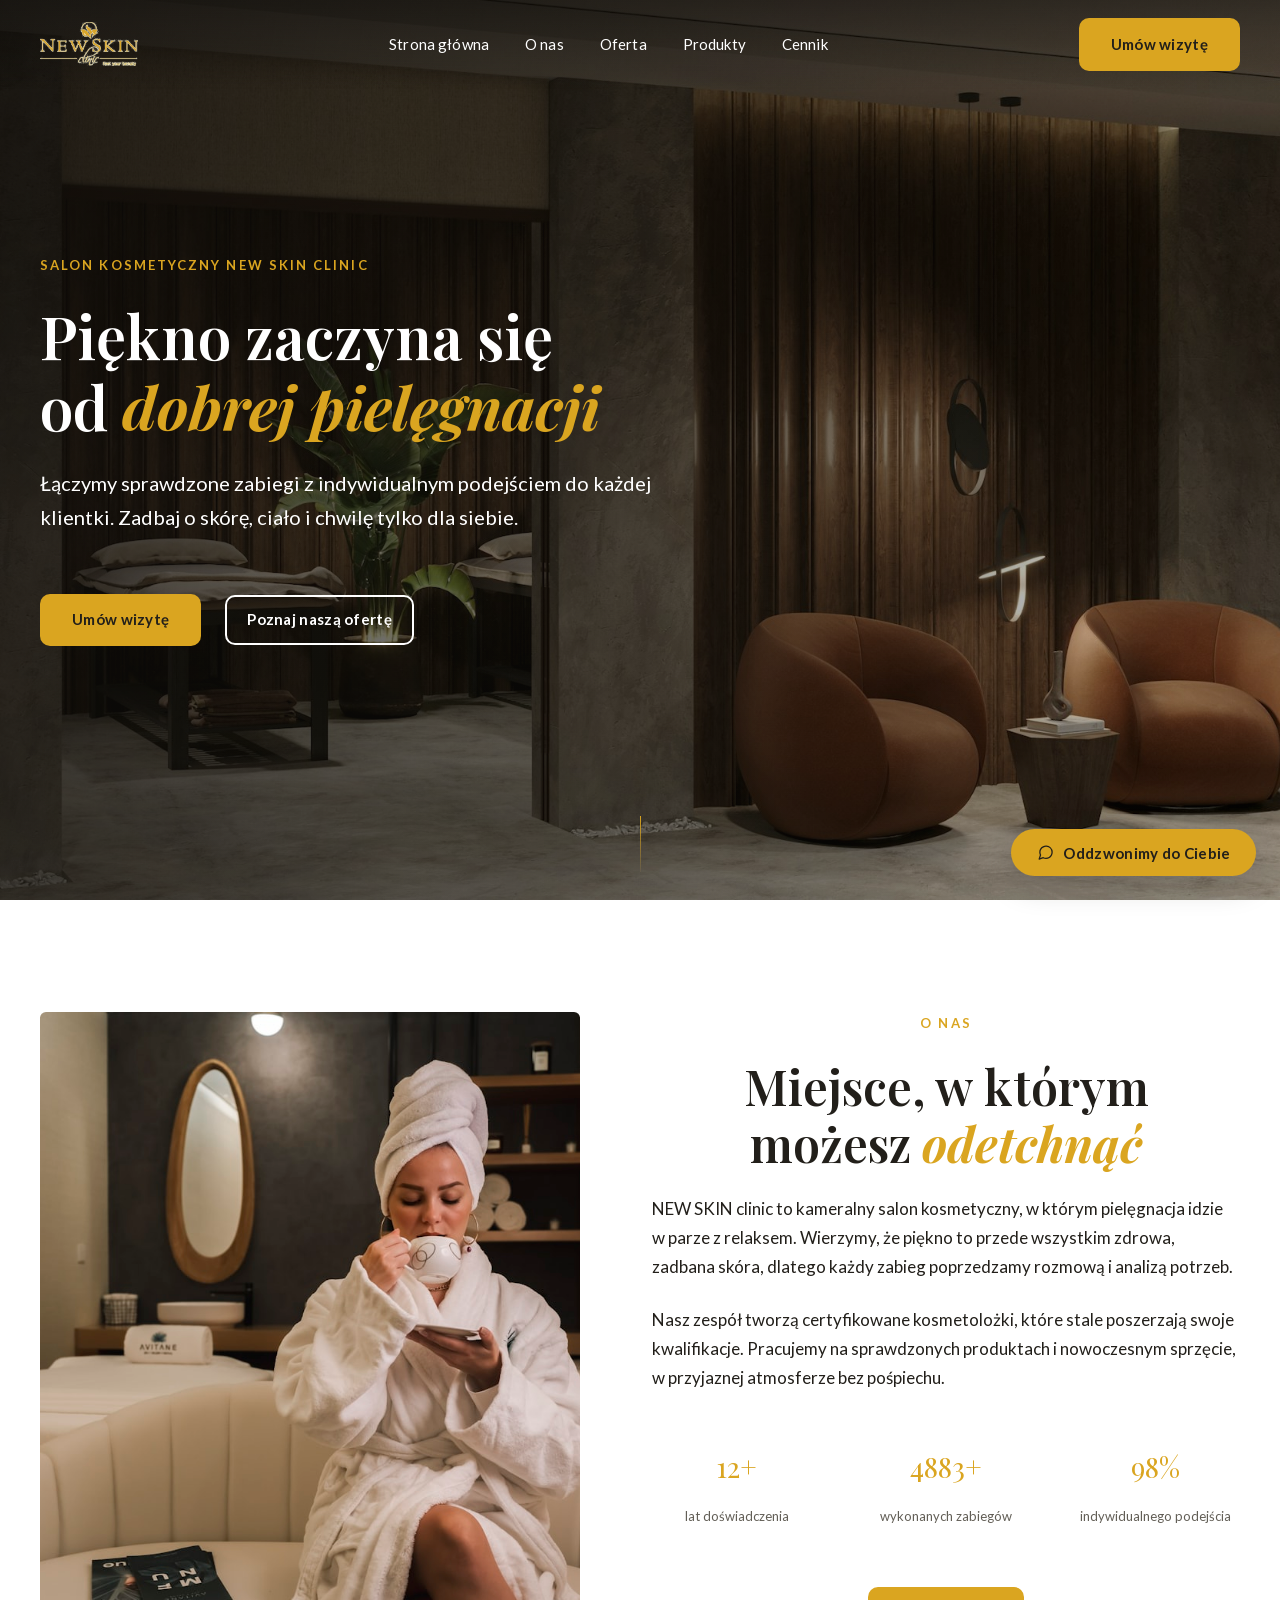
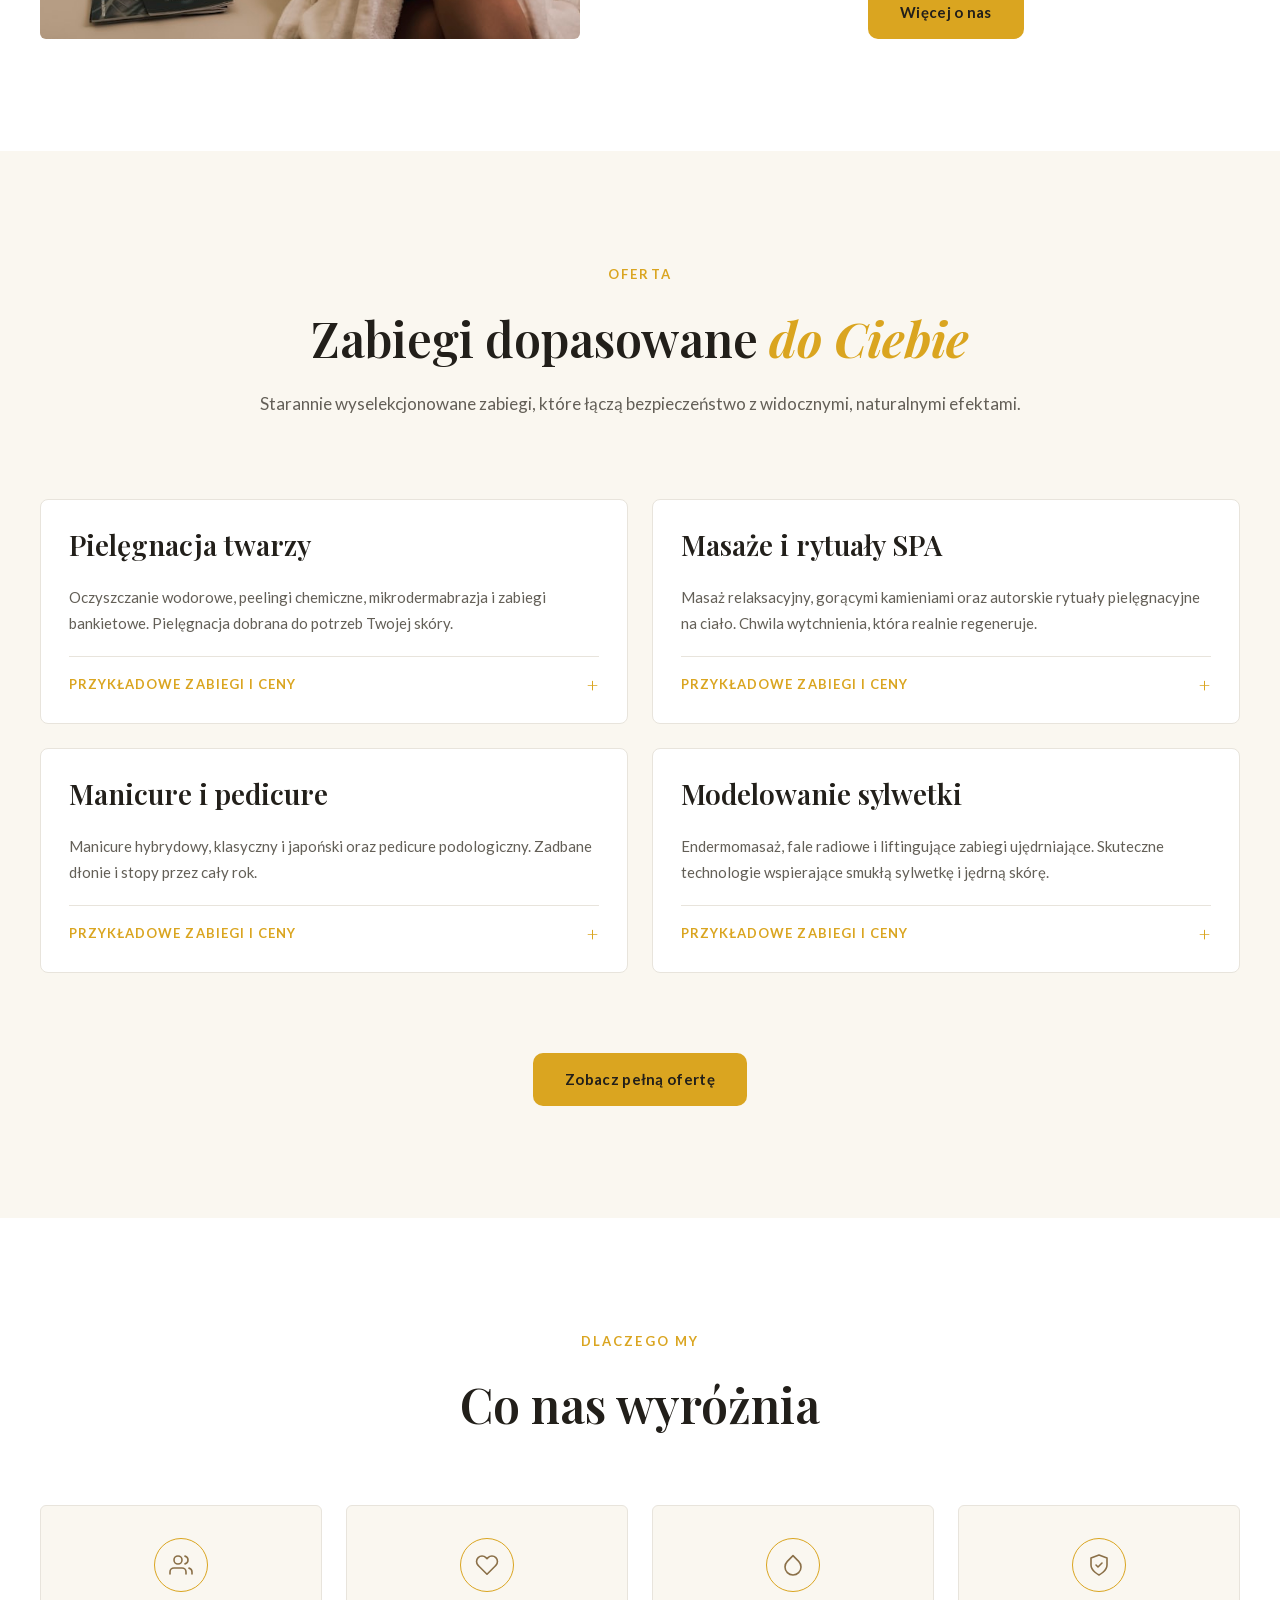
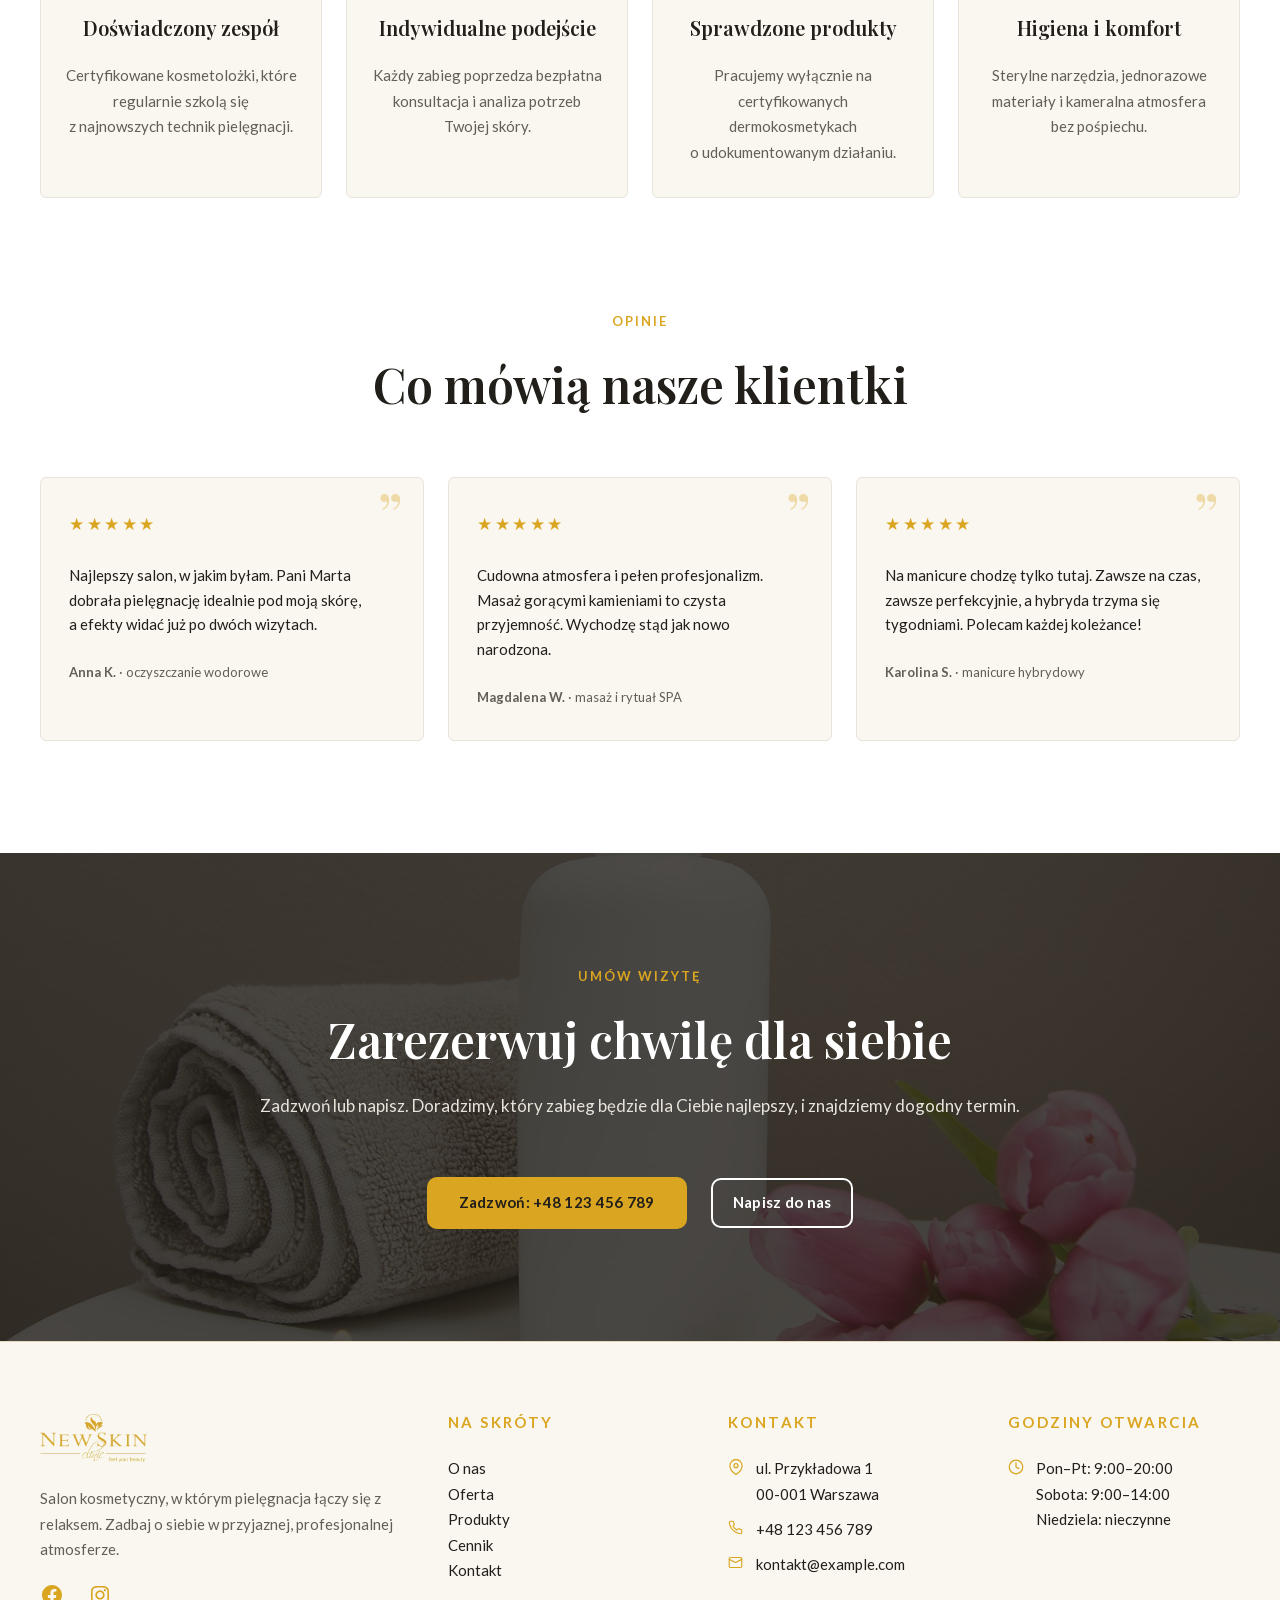
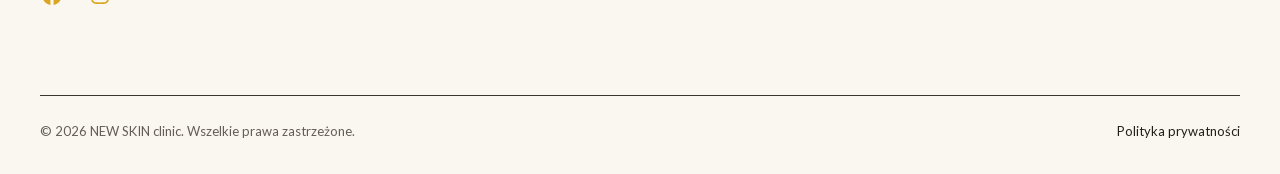
==== commit 7a381255: "feat(demo): ujednolicenie złota marki #daa520 + Oferta jako rozwijane karty (uwagi klienta 2026-06-1" ====
--- a/index.html
+++ b/index.html
@@ -188,7 +188,7 @@
 
 
 
-<h1 class="wp-block-heading has-base-color has-text-color has-huge-font-size">Piękno zaczyna się od <em><mark style="background-color:rgba(0, 0, 0, 0);color:#c5a572" class="has-inline-color">dobrej pielęgnacji</mark></em></h1>
+<h1 class="wp-block-heading has-base-color has-text-color has-huge-font-size">Piękno zaczyna się od <em><mark style="background-color:rgba(0, 0, 0, 0);color:var(--wp--preset--color--primary)" class="has-inline-color">dobrej pielęgnacji</mark></em></h1>
 
 
 
@@ -225,7 +225,7 @@
 
 
 
-<h2 class="has-text-align-center wp-block-heading">Miejsce, w którym możesz <em><mark style="background-color:rgba(0, 0, 0, 0);color:#8a6f47" class="has-inline-color">odetchnąć</mark></em></h2>
+<h2 class="has-text-align-center wp-block-heading">Miejsce, w którym możesz <em><mark style="background-color:rgba(0, 0, 0, 0);color:var(--wp--preset--color--primary)" class="has-inline-color">odetchnąć</mark></em></h2>
 
 
 
@@ -291,7 +291,7 @@
 
 
 
-<h2 class="wp-block-heading has-text-align-center">Zabiegi dopasowane <em><mark style="background-color:rgba(0, 0, 0, 0);color:#8a6f47" class="has-inline-color">do Ciebie</mark></em></h2>
+<h2 class="wp-block-heading has-text-align-center">Zabiegi dopasowane <em><mark style="background-color:rgba(0, 0, 0, 0);color:var(--wp--preset--color--primary)" class="has-inline-color">do Ciebie</mark></em></h2>
 
 
 
@@ -303,21 +303,115 @@
 
 
 
-<div class="alignwide bc-treat-feature">
-<figure class="bc-treat-feature-img"><img loading="lazy" decoding="async" src="wp-content/themes/beauty-clinic/assets/images/zabieg-twarz.jpg" alt="Zabieg pielęgnacyjny w gabinecie NEW SKIN clinic"/></figure>
-<div class="bc-treat-list">
-<ul class="bc-treat-ul">
-<li><a href="oferta/index.html#pielegnacja-twarzy"><span class="bc-treat-text"><span class="bc-treat-name">Pielęgnacja twarzy</span><span class="bc-treat-desc">Oczyszczanie, peelingi i zabiegi rozświetlające.</span></span><span class="bc-treat-arrow" aria-hidden="true">→</span></a></li>
-<li><a href="oferta/index.html#masaze-i-rytualy-spa"><span class="bc-treat-text"><span class="bc-treat-name">Masaże i rytuały SPA</span><span class="bc-treat-desc">Relaks, masaże i autorskie rytuały SPA.</span></span><span class="bc-treat-arrow" aria-hidden="true">→</span></a></li>
-<li><a href="oferta/index.html#manicure-i-pedicure"><span class="bc-treat-text"><span class="bc-treat-name">Manicure i pedicure</span><span class="bc-treat-desc">Hybryda, manicure klasyczny i pedicure.</span></span><span class="bc-treat-arrow" aria-hidden="true">→</span></a></li>
-<li><a href="oferta/index.html#modelowanie-sylwetki"><span class="bc-treat-text"><span class="bc-treat-name">Modelowanie sylwetki</span><span class="bc-treat-desc">Endermologia, fale RF i ujędrnianie.</span></span><span class="bc-treat-arrow" aria-hidden="true">→</span></a></li>
-</ul>
-<div class="wp-block-buttons is-layout-flex wp-block-buttons-is-layout-flex"><div class="wp-block-button bc-offer-more"><a class="wp-block-button__link wp-element-button" href="oferta/index.html">Zobacz całą ofertę</a></div></div>
-</div>
-</div>
-
-
-
+<div class="wp-block-columns alignwide is-layout-flex wp-container-core-columns-is-layout-65c4da3f wp-block-columns-is-layout-flex">
+<div class="wp-block-column is-layout-flow wp-block-column-is-layout-flow">
+<div class="wp-block-group bc-offer-card has-global-padding is-layout-constrained wp-block-group-is-layout-constrained">
+<h3 class="wp-block-heading has-x-large-font-size">Pielęgnacja twarzy</h3>
+
+
+
+<p class="has-muted-color has-text-color has-small-font-size wp-block-paragraph">Oczyszczanie wodorowe, peelingi chemiczne, mikrodermabrazja i zabiegi bankietowe. Pielęgnacja dobrana do potrzeb Twojej skóry.</p>
+
+
+
+<details class="wp-block-details bc-offer-details is-layout-flow wp-block-details-is-layout-flow"><summary>Przykładowe zabiegi i ceny</summary>
+<p class="bc-price-row has-small-font-size wp-block-paragraph">Oczyszczanie wodorowe <strong>180 zł</strong></p>
+
+
+
+<p class="bc-price-row has-small-font-size wp-block-paragraph">Peeling chemiczny <strong>150 zł</strong></p>
+
+
+
+<p class="bc-price-row has-small-font-size wp-block-paragraph">Zabieg bankietowy <strong>220 zł</strong></p>
+</details>
+</div>
+
+
+
+<div class="wp-block-group bc-offer-card has-global-padding is-layout-constrained wp-block-group-is-layout-constrained">
+<h3 class="wp-block-heading has-x-large-font-size">Manicure i pedicure</h3>
+
+
+
+<p class="has-muted-color has-text-color has-small-font-size wp-block-paragraph">Manicure hybrydowy, klasyczny i japoński oraz pedicure podologiczny. Zadbane dłonie i stopy przez cały rok.</p>
+
+
+
+<details class="wp-block-details bc-offer-details is-layout-flow wp-block-details-is-layout-flow"><summary>Przykładowe zabiegi i ceny</summary>
+<p class="bc-price-row has-small-font-size wp-block-paragraph">Manicure hybrydowy <strong>110 zł</strong></p>
+
+
+
+<p class="bc-price-row has-small-font-size wp-block-paragraph">Manicure klasyczny <strong>80 zł</strong></p>
+
+
+
+<p class="bc-price-row has-small-font-size wp-block-paragraph">Pedicure podologiczny <strong>160 zł</strong></p>
+</details>
+</div>
+</div>
+
+
+
+<div class="wp-block-column is-layout-flow wp-block-column-is-layout-flow">
+<div class="wp-block-group bc-offer-card has-global-padding is-layout-constrained wp-block-group-is-layout-constrained">
+<h3 class="wp-block-heading has-x-large-font-size">Masaże i rytuały SPA</h3>
+
+
+
+<p class="has-muted-color has-text-color has-small-font-size wp-block-paragraph">Masaż relaksacyjny, gorącymi kamieniami oraz autorskie rytuały pielęgnacyjne na ciało. Chwila wytchnienia, która realnie regeneruje.</p>
+
+
+
+<details class="wp-block-details bc-offer-details is-layout-flow wp-block-details-is-layout-flow"><summary>Przykładowe zabiegi i ceny</summary>
+<p class="bc-price-row has-small-font-size wp-block-paragraph">Masaż relaksacyjny pleców <strong>120 zł</strong></p>
+
+
+
+<p class="bc-price-row has-small-font-size wp-block-paragraph">Masaż całego ciała <strong>180 zł</strong></p>
+
+
+
+<p class="bc-price-row has-small-font-size wp-block-paragraph">Masaż gorącymi kamieniami <strong>200 zł</strong></p>
+</details>
+</div>
+
+
+
+<div class="wp-block-group bc-offer-card has-global-padding is-layout-constrained wp-block-group-is-layout-constrained">
+<h3 class="wp-block-heading has-x-large-font-size">Modelowanie sylwetki</h3>
+
+
+
+<p class="has-muted-color has-text-color has-small-font-size wp-block-paragraph">Endermomasaż, fale radiowe i liftingujące zabiegi ujędrniające. Skuteczne technologie wspierające smukłą sylwetkę i jędrną skórę.</p>
+
+
+
+<details class="wp-block-details bc-offer-details is-layout-flow wp-block-details-is-layout-flow"><summary>Przykładowe zabiegi i ceny</summary>
+<p class="bc-price-row has-small-font-size wp-block-paragraph">Endermomasaż <strong>180 zł</strong></p>
+
+
+
+<p class="bc-price-row has-small-font-size wp-block-paragraph">Fale radiowe RF <strong>220 zł</strong></p>
+
+
+
+<p class="bc-price-row has-small-font-size wp-block-paragraph">Zabieg ujędrniający na ciało <strong>200 zł</strong></p>
+</details>
+</div>
+</div>
+</div>
+
+
+
+<div style="height:2rem" aria-hidden="true" class="wp-block-spacer"></div>
+
+
+
+<div class="wp-block-buttons is-content-justification-center is-layout-flex wp-container-core-buttons-is-layout-20959078 wp-block-buttons-is-layout-flex">
+<div class="wp-block-button"><a class="wp-block-button__link wp-element-button" href="oferta/index.html">Zobacz pełną ofertę</a></div>
+</div>
 </div>
 
 
@@ -508,9 +602,9 @@
 
 
 
-<ul class="wp-block-social-links has-icon-color is-style-logos-only is-layout-flex wp-block-social-links-is-layout-flex"><li style="color:#c5a572" class="wp-social-link wp-social-link-facebook has-primary-color wp-block-social-link"><a href="https://www.facebook.com/" class="wp-block-social-link-anchor"><svg width="24" height="24" viewBox="0 0 24 24" version="1.1" xmlns="http://www.w3.org/2000/svg" aria-hidden="true" focusable="false"><path d="M12 2C6.5 2 2 6.5 2 12c0 5 3.7 9.1 8.4 9.9v-7H7.9V12h2.5V9.8c0-2.5 1.5-3.9 3.8-3.9 1.1 0 2.2.2 2.2.2v2.5h-1.3c-1.2 0-1.6.8-1.6 1.6V12h2.8l-.4 2.9h-2.3v7C18.3 21.1 22 17 22 12c0-5.5-4.5-10-10-10z"></path></svg><span class="wp-block-social-link-label screen-reader-text">Facebook</span></a></li>
-
-<li style="color:#c5a572" class="wp-social-link wp-social-link-instagram has-primary-color wp-block-social-link"><a href="https://www.instagram.com/" class="wp-block-social-link-anchor"><svg width="24" height="24" viewBox="0 0 24 24" version="1.1" xmlns="http://www.w3.org/2000/svg" aria-hidden="true" focusable="false"><path d="M12,4.622c2.403,0,2.688,0.009,3.637,0.052c0.877,0.04,1.354,0.187,1.671,0.31c0.42,0.163,0.72,0.358,1.035,0.673 c0.315,0.315,0.51,0.615,0.673,1.035c0.123,0.317,0.27,0.794,0.31,1.671c0.043,0.949,0.052,1.234,0.052,3.637 s-0.009,2.688-0.052,3.637c-0.04,0.877-0.187,1.354-0.31,1.671c-0.163,0.42-0.358,0.72-0.673,1.035 c-0.315,0.315-0.615,0.51-1.035,0.673c-0.317,0.123-0.794,0.27-1.671,0.31c-0.949,0.043-1.233,0.052-3.637,0.052 s-2.688-0.009-3.637-0.052c-0.877-0.04-1.354-0.187-1.671-0.31c-0.42-0.163-0.72-0.358-1.035-0.673 c-0.315-0.315-0.51-0.615-0.673-1.035c-0.123-0.317-0.27-0.794-0.31-1.671C4.631,14.688,4.622,14.403,4.622,12 s0.009-2.688,0.052-3.637c0.04-0.877,0.187-1.354,0.31-1.671c0.163-0.42,0.358-0.72,0.673-1.035 c0.315-0.315,0.615-0.51,1.035-0.673c0.317-0.123,0.794-0.27,1.671-0.31C9.312,4.631,9.597,4.622,12,4.622 M12,3 C9.556,3,9.249,3.01,8.289,3.054C7.331,3.098,6.677,3.25,6.105,3.472C5.513,3.702,5.011,4.01,4.511,4.511 c-0.5,0.5-0.808,1.002-1.038,1.594C3.25,6.677,3.098,7.331,3.054,8.289C3.01,9.249,3,9.556,3,12c0,2.444,0.01,2.751,0.054,3.711 c0.044,0.958,0.196,1.612,0.418,2.185c0.23,0.592,0.538,1.094,1.038,1.594c0.5,0.5,1.002,0.808,1.594,1.038 c0.572,0.222,1.227,0.375,2.185,0.418C9.249,20.99,9.556,21,12,21s2.751-0.01,3.711-0.054c0.958-0.044,1.612-0.196,2.185-0.418 c0.592-0.23,1.094-0.538,1.594-1.038c0.5-0.5,0.808-1.002,1.038-1.594c0.222-0.572,0.375-1.227,0.418-2.185 C20.99,14.751,21,14.444,21,12s-0.01-2.751-0.054-3.711c-0.044-0.958-0.196-1.612-0.418-2.185c-0.23-0.592-0.538-1.094-1.038-1.594 c-0.5-0.5-1.002-0.808-1.594-1.038c-0.572-0.222-1.227-0.375-2.185-0.418C14.751,3.01,14.444,3,12,3L12,3z M12,7.378 c-2.552,0-4.622,2.069-4.622,4.622S9.448,16.622,12,16.622s4.622-2.069,4.622-4.622S14.552,7.378,12,7.378z M12,15 c-1.657,0-3-1.343-3-3s1.343-3,3-3s3,1.343,3,3S13.657,15,12,15z M16.804,6.116c-0.596,0-1.08,0.484-1.08,1.08 s0.484,1.08,1.08,1.08c0.596,0,1.08-0.484,1.08-1.08S17.401,6.116,16.804,6.116z"></path></svg><span class="wp-block-social-link-label screen-reader-text">Instagram</span></a></li></ul>
+<ul class="wp-block-social-links has-icon-color is-style-logos-only is-layout-flex wp-block-social-links-is-layout-flex"><li style="color:var(--wp--preset--color--primary)" class="wp-social-link wp-social-link-facebook has-primary-color wp-block-social-link"><a href="https://www.facebook.com/" class="wp-block-social-link-anchor"><svg width="24" height="24" viewBox="0 0 24 24" version="1.1" xmlns="http://www.w3.org/2000/svg" aria-hidden="true" focusable="false"><path d="M12 2C6.5 2 2 6.5 2 12c0 5 3.7 9.1 8.4 9.9v-7H7.9V12h2.5V9.8c0-2.5 1.5-3.9 3.8-3.9 1.1 0 2.2.2 2.2.2v2.5h-1.3c-1.2 0-1.6.8-1.6 1.6V12h2.8l-.4 2.9h-2.3v7C18.3 21.1 22 17 22 12c0-5.5-4.5-10-10-10z"></path></svg><span class="wp-block-social-link-label screen-reader-text">Facebook</span></a></li>
+
+<li style="color:var(--wp--preset--color--primary)" class="wp-social-link wp-social-link-instagram has-primary-color wp-block-social-link"><a href="https://www.instagram.com/" class="wp-block-social-link-anchor"><svg width="24" height="24" viewBox="0 0 24 24" version="1.1" xmlns="http://www.w3.org/2000/svg" aria-hidden="true" focusable="false"><path d="M12,4.622c2.403,0,2.688,0.009,3.637,0.052c0.877,0.04,1.354,0.187,1.671,0.31c0.42,0.163,0.72,0.358,1.035,0.673 c0.315,0.315,0.51,0.615,0.673,1.035c0.123,0.317,0.27,0.794,0.31,1.671c0.043,0.949,0.052,1.234,0.052,3.637 s-0.009,2.688-0.052,3.637c-0.04,0.877-0.187,1.354-0.31,1.671c-0.163,0.42-0.358,0.72-0.673,1.035 c-0.315,0.315-0.615,0.51-1.035,0.673c-0.317,0.123-0.794,0.27-1.671,0.31c-0.949,0.043-1.233,0.052-3.637,0.052 s-2.688-0.009-3.637-0.052c-0.877-0.04-1.354-0.187-1.671-0.31c-0.42-0.163-0.72-0.358-1.035-0.673 c-0.315-0.315-0.51-0.615-0.673-1.035c-0.123-0.317-0.27-0.794-0.31-1.671C4.631,14.688,4.622,14.403,4.622,12 s0.009-2.688,0.052-3.637c0.04-0.877,0.187-1.354,0.31-1.671c0.163-0.42,0.358-0.72,0.673-1.035 c0.315-0.315,0.615-0.51,1.035-0.673c0.317-0.123,0.794-0.27,1.671-0.31C9.312,4.631,9.597,4.622,12,4.622 M12,3 C9.556,3,9.249,3.01,8.289,3.054C7.331,3.098,6.677,3.25,6.105,3.472C5.513,3.702,5.011,4.01,4.511,4.511 c-0.5,0.5-0.808,1.002-1.038,1.594C3.25,6.677,3.098,7.331,3.054,8.289C3.01,9.249,3,9.556,3,12c0,2.444,0.01,2.751,0.054,3.711 c0.044,0.958,0.196,1.612,0.418,2.185c0.23,0.592,0.538,1.094,1.038,1.594c0.5,0.5,1.002,0.808,1.594,1.038 c0.572,0.222,1.227,0.375,2.185,0.418C9.249,20.99,9.556,21,12,21s2.751-0.01,3.711-0.054c0.958-0.044,1.612-0.196,2.185-0.418 c0.592-0.23,1.094-0.538,1.594-1.038c0.5-0.5,0.808-1.002,1.038-1.594c0.222-0.572,0.375-1.227,0.418-2.185 C20.99,14.751,21,14.444,21,12s-0.01-2.751-0.054-3.711c-0.044-0.958-0.196-1.612-0.418-2.185c-0.23-0.592-0.538-1.094-1.038-1.594 c-0.5-0.5-1.002-0.808-1.594-1.038c-0.572-0.222-1.227-0.375-2.185-0.418C14.751,3.01,14.444,3,12,3L12,3z M12,7.378 c-2.552,0-4.622,2.069-4.622,4.622S9.448,16.622,12,16.622s4.622-2.069,4.622-4.622S14.552,7.378,12,7.378z M12,15 c-1.657,0-3-1.343-3-3s1.343-3,3-3s3,1.343,3,3S13.657,15,12,15z M16.804,6.116c-0.596,0-1.08,0.484-1.08,1.08 s0.484,1.08,1.08,1.08c0.596,0,1.08-0.484,1.08-1.08S17.401,6.116,16.804,6.116z"></path></svg><span class="wp-block-social-link-label screen-reader-text">Instagram</span></a></li></ul>
 </div>
 
 
--- a/wp-content/themes/beauty-clinic/assets/css/custom.css
+++ b/wp-content/themes/beauty-clinic/assets/css/custom.css
@@ -13,9 +13,9 @@
 	font-weight: 700;
 	letter-spacing: 0.16em;
 	text-transform: uppercase;
-	/* odcień ciemniejszy od primary-dark: na kremie primary-dark daje
-	   4.41:1 — włos poniżej AA dla małego tekstu */
-	color: #7d6342;
+	/* złoto marki #daa520 — spójny złoty wszędzie (decyzja klienta).
+	   UWAGA: na kremie ~2:1, poniżej AA dla małego tekstu. */
+	color: var(--wp--preset--color--primary);
 }
 
 /* Linia pod nagłówkiem sekcji: hairline przez całą szerokość,
@@ -83,13 +83,13 @@
 }
 
 .bc-site-brand a:hover {
-	color: var(--wp--preset--color--primary-dark);
+	color: var(--wp--preset--color--primary);
 }
 
 /* Linki nawigacji: spokojny hover w złoto */
 .bc-site-header .wp-block-navigation a:hover,
 .bc-site-header .wp-block-navigation a:focus {
-	color: var(--wp--preset--color--primary-dark);
+	color: var(--wp--preset--color--primary);
 	text-decoration: none;
 }
 
@@ -108,12 +108,12 @@
 	box-shadow: 0 12px 32px rgba(34, 31, 26, 0.08);
 }
 
-/* Numer / cena / statystyka na karcie — ciemne złoto: jasne (#c5a572)
-   daje 2.3:1 na bieli, za mało nawet dla dużego tekstu (AA: 3:1) */
+/* Numer / cena / statystyka — złoto marki #daa520 (spójność, decyzja klienta).
+   UWAGA: ~2:1 na bieli, poniżej AA. */
 .bc-card-icon {
 	font-family: var(--wp--preset--font-family--heading);
 	font-size: 1.75rem;
-	color: var(--wp--preset--color--primary-dark);
+	color: var(--wp--preset--color--primary);
 	line-height: 1;
 }
 
@@ -198,7 +198,7 @@
 	margin-left: auto;
 	padding-left: 1rem;
 	white-space: nowrap;
-	color: var(--wp--preset--color--primary-dark);
+	color: var(--wp--preset--color--primary);
 }
 
 /* ---------- Formularz kontaktowy (Contact Form 7) ---------- */
@@ -467,19 +467,19 @@
 }
 
 .bc-ico-pin::before {
-	background-image: url("data:image/svg+xml,%3Csvg xmlns='http://www.w3.org/2000/svg' viewBox='0 0 24 24' fill='none' stroke='%23c5a572' stroke-width='1.8' stroke-linecap='round' stroke-linejoin='round'%3E%3Cpath d='M21 10c0 7-9 13-9 13s-9-6-9-13a9 9 0 0 1 18 0z'/%3E%3Ccircle cx='12' cy='10' r='3'/%3E%3C/svg%3E");
+	background-image: url("data:image/svg+xml,%3Csvg xmlns='http://www.w3.org/2000/svg' viewBox='0 0 24 24' fill='none' stroke='%23daa520' stroke-width='1.8' stroke-linecap='round' stroke-linejoin='round'%3E%3Cpath d='M21 10c0 7-9 13-9 13s-9-6-9-13a9 9 0 0 1 18 0z'/%3E%3Ccircle cx='12' cy='10' r='3'/%3E%3C/svg%3E");
 }
 
 .bc-ico-phone::before {
-	background-image: url("data:image/svg+xml,%3Csvg xmlns='http://www.w3.org/2000/svg' viewBox='0 0 24 24' fill='none' stroke='%23c5a572' stroke-width='1.8' stroke-linecap='round' stroke-linejoin='round'%3E%3Cpath d='M22 16.92v3a2 2 0 0 1-2.18 2 19.79 19.79 0 0 1-8.63-3.07 19.5 19.5 0 0 1-6-6 19.79 19.79 0 0 1-3.07-8.67A2 2 0 0 1 4.11 2h3a2 2 0 0 1 2 1.72 12.84 12.84 0 0 0 .7 2.81 2 2 0 0 1-.45 2.11L8.09 9.91a16 16 0 0 0 6 6l1.27-1.27a2 2 0 0 1 2.11-.45 12.84 12.84 0 0 0 2.81.7A2 2 0 0 1 22 16.92z'/%3E%3C/svg%3E");
+	background-image: url("data:image/svg+xml,%3Csvg xmlns='http://www.w3.org/2000/svg' viewBox='0 0 24 24' fill='none' stroke='%23daa520' stroke-width='1.8' stroke-linecap='round' stroke-linejoin='round'%3E%3Cpath d='M22 16.92v3a2 2 0 0 1-2.18 2 19.79 19.79 0 0 1-8.63-3.07 19.5 19.5 0 0 1-6-6 19.79 19.79 0 0 1-3.07-8.67A2 2 0 0 1 4.11 2h3a2 2 0 0 1 2 1.72 12.84 12.84 0 0 0 .7 2.81 2 2 0 0 1-.45 2.11L8.09 9.91a16 16 0 0 0 6 6l1.27-1.27a2 2 0 0 1 2.11-.45 12.84 12.84 0 0 0 2.81.7A2 2 0 0 1 22 16.92z'/%3E%3C/svg%3E");
 }
 
 .bc-ico-mail::before {
-	background-image: url("data:image/svg+xml,%3Csvg xmlns='http://www.w3.org/2000/svg' viewBox='0 0 24 24' fill='none' stroke='%23c5a572' stroke-width='1.8' stroke-linecap='round' stroke-linejoin='round'%3E%3Crect x='2' y='4' width='20' height='16' rx='2'/%3E%3Cpath d='m22 7-10 5L2 7'/%3E%3C/svg%3E");
+	background-image: url("data:image/svg+xml,%3Csvg xmlns='http://www.w3.org/2000/svg' viewBox='0 0 24 24' fill='none' stroke='%23daa520' stroke-width='1.8' stroke-linecap='round' stroke-linejoin='round'%3E%3Crect x='2' y='4' width='20' height='16' rx='2'/%3E%3Cpath d='m22 7-10 5L2 7'/%3E%3C/svg%3E");
 }
 
 .bc-ico-clock::before {
-	background-image: url("data:image/svg+xml,%3Csvg xmlns='http://www.w3.org/2000/svg' viewBox='0 0 24 24' fill='none' stroke='%23c5a572' stroke-width='1.8' stroke-linecap='round' stroke-linejoin='round'%3E%3Ccircle cx='12' cy='12' r='10'/%3E%3Cpolyline points='12 6 12 12 16 14'/%3E%3C/svg%3E");
+	background-image: url("data:image/svg+xml,%3Csvg xmlns='http://www.w3.org/2000/svg' viewBox='0 0 24 24' fill='none' stroke='%23daa520' stroke-width='1.8' stroke-linecap='round' stroke-linejoin='round'%3E%3Ccircle cx='12' cy='12' r='10'/%3E%3Cpolyline points='12 6 12 12 16 14'/%3E%3C/svg%3E");
 }
 
 /* ---------- Linki społecznościowe w stopce (Facebook, Instagram) ---------- */
@@ -652,7 +652,7 @@
 
 body.home .bc-site-header .wp-block-navigation__responsive-container.is-menu-open a:hover,
 body.home .bc-site-header .wp-block-navigation__responsive-container.is-menu-open a:focus {
-	color: var(--wp--preset--color--primary-dark);
+	color: var(--wp--preset--color--primary);
 }
 
 /* Po przewinięciu (klasa z reveal.js): białe tło z rozmyciem i cieniem */
@@ -762,6 +762,7 @@
 /* Wymaga :has(); bez wsparcia karty pojawiają się razem z sekcją */
 .bc-reveal .wp-block-column:has(> .bc-card),
 .bc-reveal .wp-block-column:has(> .bc-testimonial),
+.bc-reveal .wp-block-column:has(> .bc-offer-card),
 .bc-reveal .bc-zasada {
 	opacity: 0;
 	transform: translateY(24px);
@@ -770,6 +771,7 @@
 
 .bc-reveal.bc-visible .wp-block-column:has(> .bc-card),
 .bc-reveal.bc-visible .wp-block-column:has(> .bc-testimonial),
+.bc-reveal.bc-visible .wp-block-column:has(> .bc-offer-card),
 .bc-reveal.bc-visible .bc-zasada {
 	opacity: 1;
 	transform: none;
@@ -904,7 +906,7 @@
 
 /* Aktywna strona oznaczona kolorem, bez podkreślenia */
 .bc-site-header .wp-block-navigation a[aria-current="page"] {
-	color: var(--wp--preset--color--primary-dark);
+	color: var(--wp--preset--color--primary);
 }
 
 /* ---------- Mapa dojazdu (Kontakt) ---------- */
@@ -985,7 +987,7 @@
 }
 
 :root :where(.wp-element-button:hover, .wp-block-button__link:hover) {
-	background-color: var(--wp--preset--color--primary-dark);
+	background-color: var(--wp--preset--color--primary);
 	color: var(--wp--preset--color--base);
 }
 
@@ -1112,12 +1114,14 @@
 	}
 }
 
-.bc-zasada[open] > :not(summary) {
+.bc-zasada[open] > :not(summary),
+.bc-offer-details[open] > :not(summary) {
 	animation: bc-acc-fade 0.35s ease 0.08s both;
 }
 
 @media (prefers-reduced-motion: reduce) {
-	.bc-zasada[open] > :not(summary) {
+	.bc-zasada[open] > :not(summary),
+	.bc-offer-details[open] > :not(summary) {
 		animation: none;
 	}
 }
@@ -1346,7 +1350,7 @@
 	border-radius: 50%;
 	display: grid;
 	place-items: center;
-	color: var(--wp--preset--color--primary-dark);
+	color: var(--wp--preset--color--primary);
 }
 
 .bc-cb-success-ico svg {
@@ -1373,7 +1377,7 @@
 }
 
 .bc-cb-alt a {
-	color: var(--wp--preset--color--primary-dark);
+	color: var(--wp--preset--color--primary);
 	font-weight: 700;
 	text-decoration: none;
 	transition: color 0.25s ease;
@@ -1537,13 +1541,13 @@
 
 /* ==========================================================================
    NEW SKIN — uwagi klienta 2026-06-16 (na czystej bazie GitHub).
-   ZŁOTO z logo (#d3a929) NACZELNE, mięta (#6f9c8b) POMOCNICZA (akcent + hover).
+   ZŁOTO z logo (#daa520) NACZELNE, mięta (#6f9c8b) POMOCNICZA (akcent + hover).
    Baza ma już jasny nagłówek i złote ceny — tu: paleta, logo, hover→mięta,
    stopka NIE-czarna. Override na końcu = wygrywa kaskadę, łatwy revert.
    ========================================================================== */
 :root {
-  --wp--preset--color--primary: #d3a929;        /* złoto z logo NEW SKIN */
-  --wp--preset--color--primary-dark: #8c6d12;   /* ciemniejsze złoto do TEKSTU (AA 4.55:1 na kremie) */
+  --wp--preset--color--primary: #daa520;        /* złoto z logo NEW SKIN */
+  --wp--preset--color--primary-dark: #8c6d12;   /* ciemne złoto: TŁO hover przycisku + outline fokusu (już nie tekst) */
   --wp--preset--color--secondary: #6f9c8b;      /* mięta stonowana — rola: akcent + hover */
 }
 
@@ -1586,7 +1590,7 @@
    → na kremie niewidoczne; bijemy je tą samą bronią. Nadtytuły złote, ikony ciemne. */
 .bc-site-footer { color: var(--wp--preset--color--contrast); }
 .bc-site-footer .has-base-color { color: var(--wp--preset--color--contrast) !important; }
-.bc-site-footer .bc-eyebrow { color: var(--wp--preset--color--primary-dark); }
+.bc-site-footer .bc-eyebrow { color: var(--wp--preset--color--primary); }
 .bc-site-footer .bc-ico::before { filter: none; }
 .bc-site-footer .wp-block-social-links,
 .bc-site-footer .wp-social-link .wp-block-social-link-anchor { color: var(--wp--preset--color--contrast); }
@@ -1595,38 +1599,61 @@
    (Linki stopki naprawione u źródła: .bc-site-footer a → --contrast.) */
 .bc-site-footer .has-sand-color { color: var(--wp--preset--color--muted) !important; }
 
-/* --- STRUKTURA (uwagi 2026-06-16): karty home „Zobacz więcej", opisy Oferty, linki Produktów --- */
-/* „Zobacz więcej" — bardziej obszerny przycisk (życzenie klienta) */
-.bc-offer-more { margin-top: 1.25rem; }
-.bc-offer-more .wp-block-button__link { padding: 0.85rem 2.4rem; font-size: var(--wp--preset--font-size--small); font-weight: 700; }
+/* --- STRUKTURA (uwagi 2026-06-16): opisy Oferty, linki Produktów --- */
 /* Oferta: obszerny opis + adnotacja ceny (pełne ceny w cenniku) */
 .bc-offer-desc { line-height: 1.7; margin-bottom: 1rem; }
 .bc-offer-price-note { font-size: var(--wp--preset--font-size--small); color: var(--wp--preset--color--muted); text-align: center; } /* R9: wyśrodkuj „Zabiegi od…" */
-.bc-offer-price-note strong { color: var(--wp--preset--color--primary-dark); }
-/* „Zabiegi dopasowane do Ciebie": duże zdjęcie + lista zabiegów z opisami.
-   Lista wypełnia DOKŁADNIE wysokość zdjęcia (stretch + pozycje flex:1 rozkładają się równo). */
-.bc-treat-feature { display: grid; grid-template-columns: 1fr 1fr; gap: 3.5rem; }
-.bc-treat-feature-img { margin: 0; order: 2; } /* R2: zdjęcie na prawo, lista na lewo */
-.bc-treat-feature-img img { display: block; width: 100%; height: 100%; aspect-ratio: 4 / 5; object-fit: cover; border-radius: 8px; }
-.bc-treat-list { display: flex; flex-direction: column; }
-.bc-treat-ul { list-style: none; margin: 0; padding: 0; flex: 1 1 auto; display: flex; flex-direction: column; }
-.bc-treat-ul li { flex: 1 1 0; display: flex; border-bottom: 1px solid var(--wp--preset--color--sand); }
-.bc-treat-ul li:first-child { border-top: 1px solid var(--wp--preset--color--sand); }
-.bc-treat-ul a { flex: 1; display: flex; align-items: center; justify-content: space-between; gap: 1rem; padding: 0.5rem 0.25rem;
-	color: var(--wp--preset--color--contrast); text-decoration: none; transition: color 0.2s ease; }
-.bc-treat-text { display: flex; flex-direction: column; gap: 0.3rem; }
-.bc-treat-name { font-family: var(--wp--preset--font-family--heading); font-size: clamp(1.15rem, 1.6vw, 1.45rem); line-height: 1.2; color: var(--wp--preset--color--primary-dark); } /* R3: nazwy zabiegów złote (AA na kremie) */
-.bc-treat-desc { font-family: var(--wp--preset--font-family--body); font-size: var(--wp--preset--font-size--small); color: var(--wp--preset--color--muted); }
-.bc-treat-arrow { color: var(--wp--preset--color--primary-dark); font-size: 1.3em; flex: none; }
-.bc-treat-ul a:hover .bc-treat-name, .bc-treat-ul a:hover .bc-treat-arrow { color: var(--wp--preset--color--secondary); }
-.bc-treat-list .wp-block-buttons { justify-content: center; } /* R8: wyśrodkuj przycisk „Zobacz całą ofertę" */
-.bc-treat-list .bc-offer-more { margin-top: 1.75rem; }
-@media (max-width: 781px) {
-	.bc-treat-feature { grid-template-columns: 1fr; gap: 1.75rem; }
-	.bc-treat-feature-img { order: 0; } /* mobile: zdjęcie znów na górze */
-	.bc-treat-feature-img img { aspect-ratio: 4 / 3; height: auto; }
-	.bc-treat-ul li { flex: 0 0 auto; }
-	.bc-treat-ul a { padding: 1.1rem 0.25rem; }
+.bc-offer-price-note strong { color: var(--wp--preset--color--primary); }
+/* R11: cała nota „Zabiegi od…" to jeden link do cennika; kolory zachowane przez strukturę */
+.bc-offer-price-note a { color: var(--wp--preset--color--muted); text-decoration: none; transition: color 0.2s ease; }
+.bc-offer-price-note .bc-cennik-cta { color: var(--wp--preset--color--primary); }
+.bc-offer-price-note a:hover, .bc-offer-price-note a:hover strong, .bc-offer-price-note a:hover .bc-cennik-cta { color: var(--wp--preset--color--secondary); }
+/* ---------- Karty oferty (siatka 2×2 na kremowym tle) — przywrócone przy revercie sekcji ---------- */
+.bc-offer-card {
+	background: var(--wp--preset--color--base);
+	border: 1px solid var(--wp--preset--color--sand);
+	border-radius: 8px;
+	padding: 1.75rem;
+}
+/* Odstęp między dwiema kartami ułożonymi w jednej kolumnie */
+.wp-block-column > .bc-offer-card + .bc-offer-card {
+	margin-top: 1.5rem;
+}
+/* Rozwijana lista zabiegów i cen wewnątrz karty */
+.bc-offer-details {
+	border-top: 1px solid var(--wp--preset--color--sand);
+	margin-top: 1.25rem;
+	padding-top: 1rem;
+}
+.bc-offer-details summary {
+	font-weight: 700;
+	font-size: var(--wp--preset--font-size--x-small);
+	letter-spacing: 0.08em;
+	text-transform: uppercase;
+	color: var(--wp--preset--color--primary);
+	cursor: pointer;
+	list-style: none;
+	position: relative;
+	padding-right: 2rem;
+}
+.bc-offer-details summary::-webkit-details-marker {
+	display: none;
+}
+.bc-offer-details summary::after {
+	content: "+";
+	position: absolute;
+	right: 0;
+	top: 50%;
+	transform: translateY(-50%);
+	font-size: 1.25rem;
+	font-weight: 300;
+	color: var(--wp--preset--color--primary);
+}
+.bc-offer-details[open] summary::after {
+	content: "−";
+}
+.bc-offer-details > :not(summary) {
+	margin-top: 0.5rem;
 }
 /* Produkty: kafelki równej wysokości; cena + „Dowiedz się więcej" dociśnięte do dołu (równa linia we wszystkich). */
 .bc-product-grid .bc-card { display: flex; flex-direction: column; height: 100%; position: relative; transition: transform 0.2s ease, box-shadow 0.2s ease; }
@@ -1639,7 +1666,7 @@
 .bc-footer-logo { height: 3rem; width: auto; display: block; }
 /* Produkty: link „Dowiedz się więcej" → kotwica w Ofercie */
 .bc-product-more { margin-top: 0.75rem; }
-.bc-product-more a { color: var(--wp--preset--color--primary-dark); font-weight: 700; text-decoration: none; }
+.bc-product-more a { color: var(--wp--preset--color--primary); font-weight: 700; text-decoration: none; }
 
 /* Kotwice kategorii Oferty: odsłaniaj pod sticky-header (klik „Zobacz więcej") */
 h2[id], #mapa { scroll-margin-top: 6rem; } /* R4: kotwica mapy nie chowa się pod sticky-header */
